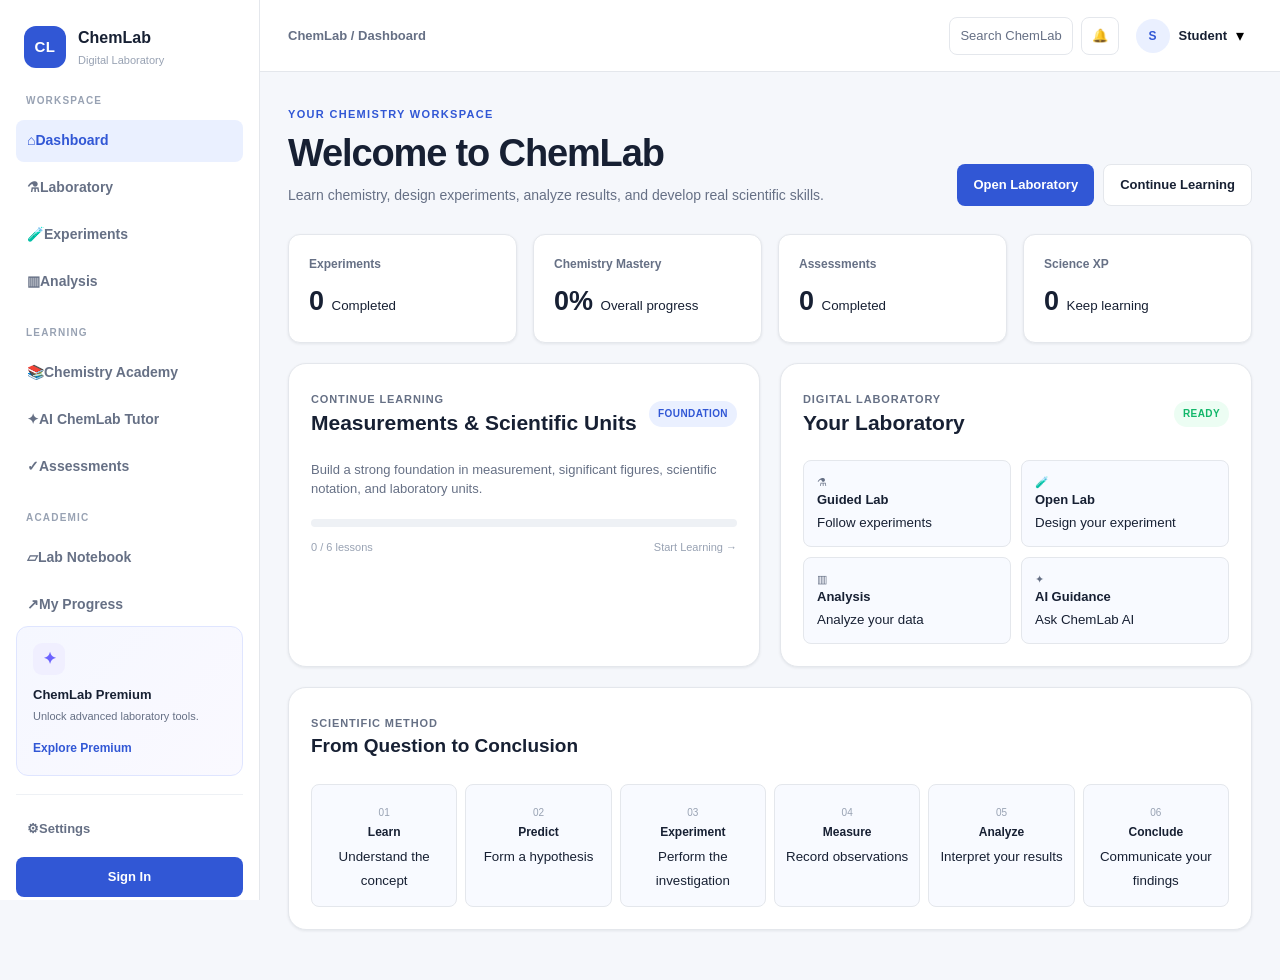
==== index.html @ 399b0dbc "Update index.html" ====
<!DOCTYPE html>
<html lang="en">
<head>
    <meta charset="UTF-8">

    <meta
        name="viewport"
        content="width=device-width, initial-scale=1.0"
    >

    <meta
        name="description"
        content="ChemLab is a professional digital chemistry laboratory and learning platform."
    >

    <meta
        name="theme-color"
        content="#3157d5"
    >

    <title>ChemLab | Digital Chemistry Laboratory</title>

    <link rel="stylesheet" href="css/core.css">
</head>

<body>

    <div class="app">

        <!-- ==============================
             SIDEBAR
             ============================== -->

        <aside class="sidebar">

            <div class="brand">

                <div class="brand-logo">
                    CL
                </div>

                <div class="brand-info">
                    <strong>ChemLab</strong>
                    <span>Digital Laboratory</span>
                </div>

            </div>


            <nav class="navigation">

                <div class="navigation-group">

                    <p class="navigation-title">
                        WORKSPACE
                    </p>

                    <a
                        href="#dashboard"
                        class="navigation-item active"
                    >
                        <span>⌂</span>
                        Dashboard
                    </a>

                    <a
                        href="#laboratory"
                        class="navigation-item"
                    >
                        <span>⚗</span>
                        Laboratory
                    </a>

                    <a
                        href="#experiments"
                        class="navigation-item"
                    >
                        <span>🧪</span>
                        Experiments
                    </a>

                    <a
                        href="#analysis"
                        class="navigation-item"
                    >
                        <span>▥</span>
                        Analysis
                    </a>

                </div>


                <div class="navigation-group">

                    <p class="navigation-title">
                        LEARNING
                    </p>

                    <a
                        href="#academy"
                        class="navigation-item"
                    >
                        <span>📚</span>
                        Chemistry Academy
                    </a>

                    <a
                        href="#ai-tutor"
                        class="navigation-item"
                    >
                        <span>✦</span>
                        AI ChemLab Tutor
                    </a>

                    <a
                        href="#assessments"
                        class="navigation-item"
                    >
                        <span>✓</span>
                        Assessments
                    </a>

                </div>


                <div class="navigation-group">

                    <p class="navigation-title">
                        ACADEMIC
                    </p>

                    <a
                        href="#notebook"
                        class="navigation-item"
                    >
                        <span>▱</span>
                        Lab Notebook
                    </a>

                    <a
                        href="#progress"
                        class="navigation-item"
                    >
                        <span>↗</span>
                        My Progress
                    </a>

                </div>

            </nav>


            <div class="sidebar-premium">

                <div class="premium-symbol">
                    ✦
                </div>

                <strong>
                    ChemLab Premium
                </strong>

                <p>
                    Unlock advanced laboratory tools.
                </p>

                <a href="#premium">
                    Explore Premium
                </a>

            </div>


            <div class="sidebar-footer">

                <a
                    href="#settings"
                    class="navigation-item"
                >
                    <span>⚙</span>
                    Settings
                </a>

                <button
                    type="button"
                    class="sign-in-button"
                >
                    Sign In
                </button>

            </div>

        </aside>


        <!-- ==============================
             MAIN AREA
             ============================== -->

        <main class="main">

            <!-- TOPBAR -->

            <header class="topbar">

                <button
                    type="button"
                    class="mobile-menu"
                    aria-label="Open menu"
                >
                    ☰
                </button>


                <div class="breadcrumb">

                    <span>ChemLab</span>

                    <span>/</span>

                    <strong>Dashboard</strong>

                </div>


                <div class="topbar-actions">

                    <button
                        type="button"
                        class="search-button"
                    >
                        Search ChemLab
                    </button>

                    <button
    type="button"
    class="notification-button"
    aria-label="Notifications"
>
    🔔
</button>

                    <button
                        type="button"
                        class="profile-button"
                    >

                        <span class="avatar">
                            S
                        </span>

                        <span class="profile-name">
                            Student
                        </span>

                        <span>
                            ▾
                        </span>

                    </button>

                </div>

            </header>


            <!-- ==============================
                 DASHBOARD
                 ============================== -->

           <section
    class="dashboard"
    id="appView"
    aria-live="polite"
>

                <div class="dashboard-header">

                    <div>

                        <p class="eyebrow">
                            YOUR CHEMISTRY WORKSPACE
                        </p>

                        <h1>
                            Welcome to ChemLab
                        </h1>

                        <p class="dashboard-description">
                            Learn chemistry, design experiments,
                            analyze results, and develop real
                            scientific skills.
                        </p>

                    </div>


                    <div class="dashboard-actions">

                        <a
                            href="#laboratory"
                            class="primary-button"
                        >
                            Open Laboratory
                        </a>

                        <a
                            href="#academy"
                            class="secondary-button"
                        >
                            Continue Learning
                        </a>

                    </div>

                </div>


                <!-- STATISTICS -->

                <div class="stats-grid">

                    <article class="stat-card">

                        <span class="stat-label">
                            Experiments
                        </span>

                        <strong>
                            0
                        </strong>

                        <small>
                            Completed
                        </small>

                    </article>


                    <article class="stat-card">

                        <span class="stat-label">
                            Chemistry Mastery
                        </span>

                        <strong>
                            0%
                        </strong>

                        <small>
                            Overall progress
                        </small>

                    </article>


                    <article class="stat-card">

                        <span class="stat-label">
                            Assessments
                        </span>

                        <strong>
                            0
                        </strong>

                        <small>
                            Completed
                        </small>

                    </article>


                    <article class="stat-card">

                        <span class="stat-label">
                            Science XP
                        </span>

                        <strong>
                            0
                        </strong>

                        <small>
                            Keep learning
                        </small>

                    </article>

                </div>


                <!-- MAIN DASHBOARD GRID -->

                <div class="dashboard-grid">


                    <!-- LEARNING -->

                    <article class="dashboard-card learning-card">

                        <div class="card-header">

                            <div>

                                <span class="card-label">
                                    CONTINUE LEARNING
                                </span>

                                <h2>
                                    Measurements & Scientific Units
                                </h2>

                            </div>

                            <span class="level-badge">
                                FOUNDATION
                            </span>

                        </div>


                        <p>
                            Build a strong foundation in
                            measurement, significant figures,
                            scientific notation, and laboratory
                            units.
                        </p>


                        <div class="progress-bar">

                            <span
                                style="width: 0%"
                            ></span>

                        </div>


                        <div class="card-footer">

                            <span>
                                0 / 6 lessons
                            </span>

                            <a href="#academy">
                                Start Learning →
                            </a>

                        </div>

                    </article>


                    <!-- LAB PREVIEW -->

                    <article class="dashboard-card lab-card">

                        <div class="card-header">

                            <div>

                                <span class="card-label">
                                    DIGITAL LABORATORY
                                </span>

                                <h2>
                                    Your Laboratory
                                </h2>

                            </div>

                            <span class="live-badge">
                                READY
                            </span>

                        </div>


                        <div class="lab-options">

                            <a href="#laboratory">

                                <span>⚗</span>

                                <strong>
                                    Guided Lab
                                </strong>

                                <small>
                                    Follow experiments
                                </small>

                            </a>


                            <a href="#laboratory">

                                <span>🧪</span>

                                <strong>
                                    Open Lab
                                </strong>

                                <small>
                                    Design your experiment
                                </small>

                            </a>


                            <a href="#analysis">

                                <span>▥</span>

                                <strong>
                                    Analysis
                                </strong>

                                <small>
                                    Analyze your data
                                </small>

                            </a>


                            <a href="#ai-tutor">

                                <span>✦</span>

                                <strong>
                                    AI Guidance
                                </strong>

                                <small>
                                    Ask ChemLab AI
                                </small>

                            </a>

                        </div>

                    </article>

                </div>


                <!-- SCIENTIFIC METHOD -->

                <article class="dashboard-card scientific-method">

                    <div class="card-header">

                        <div>

                            <span class="card-label">
                                SCIENTIFIC METHOD
                            </span>

                            <h2>
                                From Question to Conclusion
                            </h2>

                        </div>

                    </div>


                    <div class="method-steps">

                        <div class="method-step">
                            <span>01</span>
                            <strong>Learn</strong>
                            <small>Understand the concept</small>
                        </div>

                        <div class="method-line"></div>

                        <div class="method-step">
                            <span>02</span>
                            <strong>Predict</strong>
                            <small>Form a hypothesis</small>
                        </div>

                        <div class="method-line"></div>

                        <div class="method-step">
                            <span>03</span>
                            <strong>Experiment</strong>
                            <small>Perform the investigation</small>
                        </div>

                        <div class="method-line"></div>

                        <div class="method-step">
                            <span>04</span>
                            <strong>Measure</strong>
                            <small>Record observations</small>
                        </div>

                        <div class="method-line"></div>

                        <div class="method-step">
                            <span>05</span>
                            <strong>Analyze</strong>
                            <small>Interpret your results</small>
                        </div>

                        <div class="method-line"></div>

                        <div class="method-step">
                            <span>06</span>
                            <strong>Conclude</strong>
                            <small>Communicate your findings</small>
                        </div>

                    </div>

                </article>

            </section>

        </main>

        </div>


    <!-- =================================================
         CHEMLAB JAVASCRIPT
         ================================================= -->

    <script src="js/router.js"></script>
    <script src="js/app.js"></script>

</body>
</html>
---- css/core.css ----
/* =========================================================
   CHEMLAB
   CORE STYLESHEET
   Version 1.0
   ========================================================= */


/* =========================================================
   01. DESIGN SYSTEM
   ========================================================= */

:root {
    --primary: #3157d5;
    --primary-dark: #2444b5;
    --primary-light: #eaf0ff;

    --secondary: #6c63ff;
    --secondary-light: #f0efff;

    --background: #f5f7fb;
    --surface: #ffffff;
    --surface-soft: #f8faff;

    --text: #172033;
    --text-secondary: #667085;
    --text-muted: #98a2b3;

    --border: #e4e7ec;
    --border-light: #eef1f5;

    --success: #12b76a;
    --warning: #f79009;
    --danger: #f04438;

    --sidebar-width: 260px;
    --topbar-height: 72px;

    --radius-sm: 8px;
    --radius-md: 12px;
    --radius-lg: 18px;

    --shadow-sm: 0 1px 3px rgba(16, 24, 40, 0.08);
    --shadow-md: 0 8px 24px rgba(16, 24, 40, 0.08);

    --transition: 0.2s ease;
}


/* =========================================================
   02. RESET
   ========================================================= */

* {
    margin: 0;
    padding: 0;
    box-sizing: border-box;
}

html {
    scroll-behavior: smooth;
}

body {
    min-height: 100vh;
    background: var(--background);
    color: var(--text);
    font-family:
        Inter,
        -apple-system,
        BlinkMacSystemFont,
        "Segoe UI",
        Roboto,
        Arial,
        sans-serif;
    line-height: 1.5;
}

button,
input,
textarea,
select {
    font: inherit;
}

button {
    cursor: pointer;
}

a {
    color: inherit;
    text-decoration: none;
}

img {
    display: block;
    max-width: 100%;
}

h1,
h2,
h3,
h4,
h5,
h6 {
    color: var(--text);
    line-height: 1.25;
}


/* =========================================================
   03. APPLICATION
   ========================================================= */

.app {
    min-height: 100vh;
    display: flex;
}


/* =========================================================
   04. SIDEBAR
   ========================================================= */

.sidebar {
    position: fixed;
    top: 0;
    left: 0;
    width: var(--sidebar-width);
    height: 100vh;

    display: flex;
    flex-direction: column;

    padding: 22px 16px;

    background: var(--surface);
    border-right: 1px solid var(--border);

    z-index: 1000;
    overflow-y: auto;

    transition:
        transform var(--transition),
        box-shadow var(--transition);
}


/* Brand */

.brand {
    display: flex;
    align-items: center;
    gap: 12px;

    padding: 4px 8px 24px;
}

.brand-logo {
    width: 42px;
    height: 42px;

    display: flex;
    align-items: center;
    justify-content: center;

    border-radius: 12px;

    background: var(--primary);
    color: #ffffff;

    font-size: 15px;
    font-weight: 800;
    letter-spacing: 0.5px;
}

.brand-info {
    display: flex;
    flex-direction: column;
    gap: 2px;
}

.brand-info strong {
    font-size: 16px;
    font-weight: 800;
}

.brand-info span {
    color: var(--text-muted);
    font-size: 11px;
}


/* Navigation */

.navigation {
    display: flex;
    flex-direction: column;
    gap: 22px;
}

.navigation-group {
    display: flex;
    flex-direction: column;
    gap: 5px;
}

.navigation-title {
    padding: 0 10px 7px;

    color: var(--text-muted);

    font-size: 10px;
    font-weight: 800;
    letter-spacing: 0.12em;
    text-transform: uppercase;
}

.navigation-item {
    display: flex;
    align-items: center;

    min-height: 42px;
    padding: 0 11px;

    border-radius: var(--radius-sm);

    color: var(--text-secondary);

    font-size: 14px;
    font-weight: 600;

    transition:
        background var(--transition),
        color var(--transition);
}

.navigation-item:hover {
    background: var(--surface-soft);
    color: var(--text);
}

.navigation-item.active {
    background: var(--primary-light);
    color: var(--primary);
    font-weight: 700;
}


/* Premium */

.sidebar-premium {
    margin-top: auto;
    margin-bottom: 18px;

    padding: 16px;

    border: 1px solid #dfe5ff;
    border-radius: var(--radius-md);

    background: linear-gradient(
        135deg,
        #f5f7ff,
        #faf9ff
    );
}

.premium-symbol {
    width: 32px;
    height: 32px;

    display: flex;
    align-items: center;
    justify-content: center;

    margin-bottom: 10px;

    border-radius: 9px;

    background: var(--secondary-light);
    color: var(--secondary);

    font-weight: 800;
}

.sidebar-premium strong {
    display: block;
    margin-bottom: 4px;

    font-size: 13px;
}

.sidebar-premium p {
    margin-bottom: 10px;

    color: var(--text-secondary);

    font-size: 11px;
    line-height: 1.5;
}

.sidebar-premium a {
    color: var(--primary);

    font-size: 12px;
    font-weight: 700;
}


/* Sidebar footer */

.sidebar-footer {
    display: flex;
    flex-direction: column;
    gap: 8px;

    padding-top: 14px;

    border-top: 1px solid var(--border-light);
}

.sidebar-footer a {
    display: flex;
    align-items: center;

    min-height: 40px;
    padding: 0 11px;

    border-radius: var(--radius-sm);

    color: var(--text-secondary);

    font-size: 13px;
    font-weight: 600;
}

.sidebar-footer a:hover {
    background: var(--surface-soft);
    color: var(--text);
}

.sign-in-button {
    width: 100%;
    min-height: 40px;

    border: 0;
    border-radius: var(--radius-sm);

    background: var(--primary);
    color: #ffffff;

    font-size: 13px;
    font-weight: 700;

    transition:
        background var(--transition),
        transform var(--transition);
}

.sign-in-button:hover {
    background: var(--primary-dark);
}

.sign-in-button:active {
    transform: scale(0.98);
}


/* =========================================================
   05. MAIN CONTENT
   ========================================================= */

.main {
    width: calc(100% - var(--sidebar-width));
    min-height: 100vh;

    margin-left: var(--sidebar-width);
}


/* =========================================================
   06. TOPBAR
   ========================================================= */

.topbar {
    position: sticky;
    top: 0;

    height: var(--topbar-height);

    display: flex;
    align-items: center;
    justify-content: space-between;

    padding: 0 28px;

    background: rgba(255, 255, 255, 0.94);
    border-bottom: 1px solid var(--border);

    backdrop-filter: blur(12px);

    z-index: 500;
}

.breadcrumb {
    color: var(--text-secondary);
    font-size: 13px;
    font-weight: 600;
}

.topbar-actions {
    display: flex;
    align-items: center;
    gap: 8px;
}

.search-button,
.notification-button {
    min-width: 38px;
    height: 38px;

    display: flex;
    align-items: center;
    justify-content: center;

    padding: 0 10px;

    border: 1px solid var(--border);
    border-radius: var(--radius-sm);

    background: var(--surface);
    color: var(--text-secondary);

    font-size: 13px;
}

.search-button:hover,
.notification-button:hover {
    background: var(--surface-soft);
    color: var(--text);
}

.profile-button {
    display: flex;
    align-items: center;
    gap: 9px;

    margin-left: 5px;

    padding: 4px 8px 4px 4px;

    border: 0;
    border-radius: 20px;

    background: transparent;
}

.profile-button:hover {
    background: var(--surface-soft);
}

.avatar {
    width: 34px;
    height: 34px;

    display: flex;
    align-items: center;
    justify-content: center;

    border-radius: 50%;

    background: var(--primary-light);
    color: var(--primary);

    font-size: 12px;
    font-weight: 800;
}

.profile-name {
    color: var(--text);
    font-size: 13px;
    font-weight: 700;
}

.mobile-menu {
    display: none;

    width: 38px;
    height: 38px;

    border: 1px solid var(--border);
    border-radius: var(--radius-sm);

    background: var(--surface);
    color: var(--text);

    font-size: 18px;
}


/* =========================================================
   07. DASHBOARD
   ========================================================= */

.dashboard {
    padding: 34px 28px 50px;
}

.dashboard-header {
    display: flex;
    align-items: flex-end;
    justify-content: space-between;
    gap: 24px;

    margin-bottom: 28px;
}

.eyebrow {
    margin-bottom: 7px;

    color: var(--primary);

    font-size: 11px;
    font-weight: 800;
    letter-spacing: 0.12em;
    text-transform: uppercase;
}

.dashboard-header h1 {
    margin-bottom: 8px;

    font-size: clamp(28px, 4vw, 38px);
    font-weight: 800;
    letter-spacing: -0.03em;
}

.dashboard-description {
    max-width: 650px;

    color: var(--text-secondary);

    font-size: 14px;
}

.dashboard-actions {
    display: flex;
    align-items: center;
    gap: 9px;
    flex-shrink: 0;
}

.primary-button,
.secondary-button {
    display: inline-flex;
    align-items: center;
    justify-content: center;

    min-height: 42px;
    padding: 0 16px;

    border-radius: var(--radius-sm);

    font-size: 13px;
    font-weight: 700;

    transition:
        background var(--transition),
        color var(--transition),
        transform var(--transition);
}

.primary-button {
    background: var(--primary);
    color: #ffffff;
}

.primary-button:hover {
    background: var(--primary-dark);
}

.secondary-button {
    border: 1px solid var(--border);
    background: var(--surface);
    color: var(--text);
}

.secondary-button:hover {
    background: var(--surface-soft);
}

.primary-button:active,
.secondary-button:active {
    transform: scale(0.98);
}


/* =========================================================
   08. STATISTICS
   ========================================================= */

.stats-grid {
    display: grid;
    grid-template-columns: repeat(4, minmax(0, 1fr));
    gap: 16px;

    margin-bottom: 20px;
}

.stat-card {
    padding: 20px;

    border: 1px solid var(--border);
    border-radius: var(--radius-md);

    background: var(--surface);

    box-shadow: var(--shadow-sm);
}

.stat-card span {
    display: block;

    margin-bottom: 8px;

    color: var(--text-secondary);

    font-size: 12px;
    font-weight: 600;
}

.stat-card strong {
    font-size: 27px;
    font-weight: 800;
}


/* =========================================================
   09. DASHBOARD CARDS
   ========================================================= */

.dashboard-grid {
    display: grid;
    grid-template-columns: repeat(2, minmax(0, 1fr));
    gap: 20px;

    margin-bottom: 20px;
}

.dashboard-card {
    min-width: 0;

    padding: 22px;

    border: 1px solid var(--border);
    border-radius: var(--radius-lg);

    background: var(--surface);

    box-shadow: var(--shadow-sm);
}

.card-header {
    display: flex;
    align-items: center;
    justify-content: space-between;
    gap: 12px;

    margin-bottom: 18px;
}

.card-label {
    color: var(--text-secondary);

    font-size: 11px;
    font-weight: 800;
    letter-spacing: 0.08em;
    text-transform: uppercase;
}

.level-badge,
.live-badge {
    display: inline-flex;
    align-items: center;

    min-height: 26px;
    padding: 0 9px;

    border-radius: 999px;

    background: var(--primary-light);
    color: var(--primary);

    font-size: 10px;
    font-weight: 800;
    letter-spacing: 0.04em;
}

.live-badge {
    background: #ecfdf3;
    color: var(--success);
}

.learning-card h2,
.lab-card h2 {
    margin-bottom: 6px;

    font-size: 21px;
    font-weight: 800;
}

.learning-card p,
.lab-card p {
    color: var(--text-secondary);
    font-size: 13px;
}

.progress-bar {
    height: 8px;

    margin-top: 20px;

    overflow: hidden;

    border-radius: 999px;

    background: var(--border-light);
}

.progress-bar span {
    display: block;

    width: 0%;
    height: 100%;

    border-radius: inherit;

    background: linear-gradient(
        90deg,
        var(--primary),
        var(--secondary)
    );
}

.card-footer {
    display: flex;
    align-items: center;
    justify-content: space-between;

    margin-top: 12px;

    color: var(--text-muted);

    font-size: 11px;
}


/* =========================================================
   10. LAB OPTIONS
   ========================================================= */

.lab-options {
    display: grid;
    grid-template-columns: repeat(2, minmax(0, 1fr));
    gap: 10px;

    margin-top: 18px;
}

.lab-options a {
    min-height: 74px;

    display: flex;
    flex-direction: column;
    justify-content: center;

    padding: 13px;

    border: 1px solid var(--border);
    border-radius: var(--radius-sm);

    background: var(--surface-soft);

    transition:
        border-color var(--transition),
        background var(--transition),
        transform var(--transition);
}

.lab-options a:hover {
    border-color: #cbd5ff;
    background: var(--primary-light);
    transform: translateY(-1px);
}

.lab-options strong {
    margin-bottom: 3px;

    font-size: 13px;
}

.lab-options span {
    color: var(--text-secondary);
    font-size: 11px;
}


/* =========================================================
   11. SCIENTIFIC METHOD
   ========================================================= */

.scientific-method {
    padding: 22px;

    border: 1px solid var(--border);
    border-radius: var(--radius-lg);

    background: var(--surface);
    box-shadow: var(--shadow-sm);
}

.scientific-method h2 {
    margin-bottom: 5px;

    font-size: 19px;
}

.scientific-method > p {
    color: var(--text-secondary);
    font-size: 13px;
}

.method-steps {
    display: grid;
    grid-template-columns: repeat(6, minmax(0, 1fr));
    gap: 8px;

    margin-top: 22px;
}

.method-step {
    position: relative;

    padding: 14px 10px;

    border: 1px solid var(--border);
    border-radius: var(--radius-sm);

    background: var(--surface-soft);

    text-align: center;
}

.method-step strong {
    display: block;
    margin-bottom: 3px;

    font-size: 12px;
}

.method-step span {
    color: var(--text-muted);
    font-size: 10px;
}

.method-line {
    display: none;
}


/* =========================================================
   12. RESPONSIVE
   ========================================================= */

@media (max-width: 1050px) {

    .stats-grid {
        grid-template-columns: repeat(2, minmax(0, 1fr));
    }

    .method-steps {
        grid-template-columns: repeat(3, minmax(0, 1fr));
    }
}


@media (max-width: 800px) {

    :root {
        --sidebar-width: 260px;
    }

    .sidebar {
        transform: translateX(-100%);
        box-shadow: none;
    }

    .sidebar.open {
        transform: translateX(0);
        box-shadow: var(--shadow-md);
    }

    .main {
        width: 100%;
        margin-left: 0;
    }

    .mobile-menu {
        display: flex;
        align-items: center;
        justify-content: center;
    }

    .topbar {
        padding: 0 18px;
        gap: 12px;
    }

    .breadcrumb {
        flex: 1;
    }

    .profile-name {
        display: none;
    }

    .dashboard {
        padding: 26px 18px 40px;
    }

    .dashboard-header {
        align-items: flex-start;
        flex-direction: column;
    }

    .dashboard-actions {
        width: 100%;
    }

    .dashboard-actions a {
        flex: 1;
    }

    .dashboard-grid {
        grid-template-columns: 1fr;
    }
}


@media (max-width: 520px) {

    .topbar {
        height: 64px;
    }

    .search-button {
        display: none;
    }

    .dashboard {
        padding: 22px 14px 35px;
    }

    .dashboard-header h1 {
        font-size: 27px;
    }

    .dashboard-description {
        font-size: 13px;
    }

    .dashboard-actions {
        flex-direction: column;
    }

    .dashboard-actions a {
        width: 100%;
    }

    .stats-grid {
        grid-template-columns: 1fr;
        gap: 10px;
    }

    .dashboard-card,
    .scientific-method {
        padding: 17px;
    }

    .lab-options {
        grid-template-columns: 1fr;
    }

    .method-steps {
        grid-template-columns: repeat(2, minmax(0, 1fr));
    }
}

/* =========================================================
   ROUTE VIEWS
   ========================================================= */

.page-view {
    width: 100%;
}

.page-header {
    display: flex;
    align-items: flex-end;
    justify-content: space-between;
    gap: 24px;
    margin-bottom: 28px;
}

.page-header h1 {
    margin-bottom: 8px;
    font-size: clamp(28px, 4vw, 38px);
    font-weight: 800;
    letter-spacing: -0.03em;
}

.page-header p:not(.eyebrow) {
    max-width: 700px;
    color: var(--text-secondary);
    font-size: 14px;
}

.workspace-grid,
.academy-grid {
    display: grid;
    grid-template-columns: repeat(2, minmax(0, 1fr));
    gap: 18px;
}

.workspace-card,
.subject-card {
    padding: 24px;
    border: 1px solid var(--border);
    border-radius: var(--radius-lg);
    background: var(--surface);
    box-shadow: var(--shadow-sm);
}

.workspace-icon,
.subject-card > span {
    display: flex;
    align-items: center;
    justify-content: center;

    width: 44px;
    height: 44px;
    margin-bottom: 16px;

    border-radius: 12px;
    background: var(--primary-light);
    color: var(--primary);
    font-size: 20px;
}

.workspace-card h2,
.subject-card h2 {
    margin-bottom: 7px;
    font-size: 18px;
}

.workspace-card p,
.subject-card p {
    margin-bottom: 18px;
    color: var(--text-secondary);
    font-size: 13px;
}

.workspace-card a {
    color: var(--primary);
    font-size: 13px;
    font-weight: 700;
}

.empty-state {
    padding: 55px 25px;
    border: 1px solid var(--border);
    border-radius: var(--radius-lg);
    background: var(--surface);
    text-align: center;
}

.empty-state-icon {
    width: 58px;
    height: 58px;

    display: flex;
    align-items: center;
    justify-content: center;

    margin: 0 auto 18px;

    border-radius: 16px;
    background: var(--primary-light);
    color: var(--primary);
    font-size: 24px;
}

.empty-state h2 {
    margin-bottom: 8px;
    font-size: 21px;
}

.empty-state p {
    max-width: 550px;
    margin: 0 auto 10px;
    color: var(--text-secondary);
    font-size: 13px;
}

.empty-state span {
    color: var(--text-muted);
    font-size: 11px;
}

.ai-preview {
    max-width: 850px;
    overflow: hidden;

    border: 1px solid var(--border);
    border-radius: var(--radius-lg);

    background: var(--surface);
    box-shadow: var(--shadow-sm);
}

.ai-preview-header {
    display: flex;
    align-items: center;
    gap: 10px;

    padding: 16px 20px;

    border-bottom: 1px solid var(--border);
}

.ai-preview-header > span:last-child {
    margin-left: auto;
    color: var(--success);
    font-size: 11px;
}

.ai-status {
    width: 8px;
    height: 8px;
    border-radius: 50%;
    background: var(--success);
}

.ai-message {
    padding: 25px;
}

.ai-message strong {
    display: block;
    margin-bottom: 7px;
}

.ai-message p {
    color: var(--text-secondary);
    font-size: 13px;
}

.ai-input-preview {
    display: flex;
    align-items: center;
    justify-content: space-between;

    margin: 0 18px 18px;
    padding: 13px 14px;

    border: 1px solid var(--border);
    border-radius: var(--radius-sm);

    color: var(--text-muted);
    font-size: 12px;
}

.ai-input-preview button {
    width: 30px;
    height: 30px;

    border: 0;
    border-radius: 7px;

    background: var(--primary);
    color: #fff;
}

.progress-overview {
    display: grid;
    grid-template-columns: repeat(4, minmax(0, 1fr));
    gap: 16px;
}

.progress-stat {
    padding: 22px;

    border: 1px solid var(--border);
    border-radius: var(--radius-md);

    background: var(--surface);
}

.progress-stat span {
    display: block;
    margin-bottom: 8px;
    color: var(--text-secondary);
    font-size: 12px;
}

.progress-stat strong {
    font-size: 28px;
}

.premium-page {
    max-width: 850px;
    padding: 35px;

    border: 1px solid #dfe5ff;
    border-radius: var(--radius-lg);

    background:
        linear-gradient(
            135deg,
            #f7f8ff,
            #ffffff
        );
}

.premium-page h1 {
    margin-bottom: 10px;
    font-size: 38px;
}

.premium-page > p:not(.eyebrow) {
    max-width: 650px;
    margin-bottom: 28px;
    color: var(--text-secondary);
}

.premium-features {
    display: grid;
    gap: 10px;
}

.premium-features div {
    display: flex;
    flex-direction: column;
    gap: 3px;

    padding: 15px;

    border: 1px solid var(--border);
    border-radius: var(--radius-sm);

    background: #fff;
}

.premium-features strong {
    font-size: 13px;
}

.premium-features span {
    color: var(--text-secondary);
    font-size: 11px;
}


/* =========================================================
   ROUTE VIEW RESPONSIVE
   ========================================================= */

@media (max-width: 800px) {

    .page-header {
        align-items: flex-start;
        flex-direction: column;
    }

    .workspace-grid,
    .academy-grid {
        grid-template-columns: 1fr;
    }

    .progress-overview {
        grid-template-columns: repeat(2, minmax(0, 1fr));
    }

}


@media (max-width: 520px) {

    .progress-overview {
        grid-template-columns: 1fr;
    }

    .premium-page {
        padding: 24px 18px;
    }

    .premium-page h1 {
        font-size: 28px;
    }

}

/* =========================================================
   CHEMLAB APPLICATION STATE
   ========================================================= */

#appView {
    min-height: calc(100vh - var(--topbar-height));
}

#appView.route-view {
    animation: chemLabPageEnter 0.2s ease;
}

@keyframes chemLabPageEnter {

    from {
        opacity: 0;
        transform: translateY(4px);
    }

    to {
        opacity: 1;
        transform: translateY(0);
    }

}


/* =========================================================
   PAGE SECTIONS
   ========================================================= */

.page-section {
    margin-top: 24px;
}

.page-section-title {
    margin-bottom: 6px;

    font-size: 18px;
    font-weight: 800;
}

.page-section-description {
    margin-bottom: 18px;

    color: var(--text-secondary);
    font-size: 13px;
}


/* =========================================================
   APPLICATION STATUS
   ========================================================= */

.application-status {
    display: inline-flex;
    align-items: center;
    gap: 7px;

    padding: 6px 10px;

    border: 1px solid var(--border);
    border-radius: 999px;

    background: var(--surface);

    color: var(--text-secondary);

    font-size: 10px;
    font-weight: 700;
}

.application-status-dot {
    width: 7px;
    height: 7px;

    border-radius: 50%;

    background: var(--success);
}


/* =========================================================
   PROFESSIONAL TOOLBAR
   ========================================================= */

.page-toolbar {
    display: flex;
    align-items: center;
    justify-content: space-between;
    gap: 16px;

    margin-bottom: 20px;

    padding: 12px 14px;

    border: 1px solid var(--border);
    border-radius: var(--radius-md);

    background: var(--surface);
}

.page-toolbar-left,
.page-toolbar-right {
    display: flex;
    align-items: center;
    gap: 8px;
}

.toolbar-button {
    min-height: 34px;

    padding: 0 11px;

    border: 1px solid var(--border);
    border-radius: var(--radius-sm);

    background: var(--surface);
    color: var(--text-secondary);

    font-size: 11px;
    font-weight: 700;
}

.toolbar-button:hover {
    background: var(--surface-soft);
    color: var(--text);
}


/* =========================================================
   EMPTY / DEVELOPMENT STATE
   ========================================================= */

.development-banner {
    display: flex;
    align-items: flex-start;
    gap: 12px;

    margin-bottom: 20px;
    padding: 14px 16px;

    border: 1px solid #dfe5ff;
    border-radius: var(--radius-md);

    background: var(--primary-light);
}

.development-banner-icon {
    flex-shrink: 0;

    width: 30px;
    height: 30px;

    display: flex;
    align-items: center;
    justify-content: center;

    border-radius: 8px;

    background: var(--surface);
    color: var(--primary);

    font-size: 13px;
    font-weight: 800;
}

.development-banner strong {
    display: block;

    margin-bottom: 3px;

    color: var(--text);

    font-size: 12px;
}

.development-banner p {
    color: var(--text-secondary);

    font-size: 11px;
    line-height: 1.5;
}


/* =========================================================
   MOBILE
   ========================================================= */

@media (max-width: 650px) {

    .page-toolbar {
        align-items: flex-start;
        flex-direction: column;
    }

    .page-toolbar-left,
    .page-toolbar-right {
        width: 100%;
    }

    .toolbar-button {
        flex: 1;
    }

}

/* =========================================================
   CHEMLAB GLOBAL SEARCH
   ========================================================= */

.chem-search-modal {
    position: fixed;
    inset: 0;
    z-index: 9999;
    display: none;
    align-items: flex-start;
    justify-content: center;
    padding: 90px 20px 30px;
}

.chem-search-modal.active {
    display: flex;
}

.chem-search-backdrop {
    position: absolute;
    inset: 0;
    background: rgba(15, 23, 42, 0.48);
    backdrop-filter: blur(5px);
}

.chem-search-dialog {
    position: relative;
    width: min(680px, 100%);
    max-height: min(650px, calc(100vh - 120px));
    background: var(--surface);
    border: 1px solid var(--border);
    border-radius: 18px;
    box-shadow: 0 24px 70px rgba(15, 23, 42, 0.22);
    overflow: hidden;
    animation: chemSearchOpen 0.18s ease;
}

@keyframes chemSearchOpen {
    from {
        opacity: 0;
        transform: translateY(-12px) scale(0.98);
    }

    to {
        opacity: 1;
        transform: translateY(0) scale(1);
    }
}

.chem-search-header {
    display: flex;
    align-items: center;
    gap: 10px;
    padding: 14px;
    border-bottom: 1px solid var(--border-light);
}

.chem-search-input-wrap {
    display: flex;
    align-items: center;
    flex: 1;
    min-width: 0;
    background: var(--surface-soft);
    border: 1px solid var(--border);
    border-radius: 12px;
    padding: 0 14px;
}

.chem-search-icon {
    font-size: 22px;
    color: var(--text-muted);
}

.chem-search-input {
    width: 100%;
    height: 48px;
    border: 0;
    outline: 0;
    background: transparent;
    color: var(--text);
    font: inherit;
    padding: 0 10px;
}

.chem-search-input::placeholder {
    color: var(--text-muted);
}

.chem-search-close {
    width: 44px;
    height: 44px;
    border: 1px solid var(--border);
    border-radius: 10px;
    background: var(--surface);
    color: var(--text-secondary);
    font-size: 24px;
    cursor: pointer;
}

.chem-search-close:hover {
    background: var(--surface-soft);
    color: var(--text);
}

.chem-search-results {
    max-height: 500px;
    overflow-y: auto;
    padding: 8px;
}

.chem-search-result {
    width: 100%;
    display: flex;
    align-items: center;
    gap: 14px;
    text-align: left;
    border: 0;
    border-radius: 12px;
    background: transparent;
    padding: 13px;
    cursor: pointer;
    color: var(--text);
}

.chem-search-result:hover {
    background: var(--primary-light);
}

.chem-search-result-icon {
    width: 42px;
    height: 42px;
    flex: 0 0 42px;
    display: flex;
    align-items: center;
    justify-content: center;
    border-radius: 10px;
    background: var(--surface-soft);
    color: var(--primary);
    font-size: 19px;
    border: 1px solid var(--border-light);
}

.chem-search-result-content {
    display: flex;
    flex-direction: column;
    gap: 4px;
    flex: 1;
    min-width: 0;
}

.chem-search-result-content strong {
    font-size: 14px;
    font-weight: 650;
}

.chem-search-result-content small {
    color: var(--text-secondary);
    font-size: 12px;
    line-height: 1.4;
}

.chem-search-arrow {
    color: var(--text-muted);
    font-size: 18px;
}

.chem-search-empty {
    padding: 55px 25px;
    text-align: center;
    color: var(--text-secondary);
}

.chem-search-empty-icon {
    width: 52px;
    height: 52px;
    display: flex;
    align-items: center;
    justify-content: center;
    margin: 0 auto 14px;
    border-radius: 14px;
    background: var(--primary-light);
    color: var(--primary);
    font-size: 24px;
}

.chem-search-empty strong {
    display: block;
    color: var(--text);
    margin-bottom: 7px;
}

.chem-search-empty p {
    margin: 0 auto;
    max-width: 420px;
    font-size: 13px;
    line-height: 1.6;
}

.chem-search-footer {
    display: flex;
    justify-content: space-between;
    gap: 15px;
    padding: 11px 16px;
    border-top: 1px solid var(--border-light);
    color: var(--text-muted);
    font-size: 11px;
}

body.search-open {
    overflow: hidden;
}


/* =========================================================
   TOAST
   ========================================================= */

.chem-toast-container {
    position: fixed;
    right: 22px;
    bottom: 22px;
    z-index: 10000;
    display: flex;
    flex-direction: column;
    gap: 10px;
}

.chem-toast {
    min-width: 250px;
    max-width: 380px;
    padding: 13px 16px;
    border: 1px solid var(--border);
    border-radius: 11px;
    background: var(--surface);
    color: var(--text);
    box-shadow: var(--shadow-md);
    font-size: 13px;
    animation: chemToastIn 0.2s ease;
}

.chem-toast.closing {
    opacity: 0;
    transform: translateY(8px);
    transition: 0.25s ease;
}

@keyframes chemToastIn {
    from {
        opacity: 0;
        transform: translateY(8px);
    }

    to {
        opacity: 1;
        transform: translateY(0);
    }
}


@media (max-width: 520px) {

    .chem-search-modal {
        padding: 70px 10px 15px;
    }

    .chem-search-dialog {
        border-radius: 14px;
    }

    .chem-search-footer {
        display: none;
    }

    .chem-toast-container {
        left: 15px;
        right: 15px;
        bottom: 15px;
    }

    .chem-toast {
        min-width: 0;
        width: 100%;
    }

}

/* =========================================================
   CHEMLAB NOTIFICATIONS
   ========================================================= */

.chem-notification-panel {
    position: fixed;
    top: 76px;
    right: 22px;
    width: 380px;
    max-width: calc(100vw - 30px);
    max-height: 560px;
    z-index: 9998;

    display: none;
    flex-direction: column;

    background: var(--surface);
    border: 1px solid var(--border);
    border-radius: 16px;

    box-shadow:
        0 20px 60px rgba(15, 23, 42, 0.18);

    overflow: hidden;

    animation: chemNotificationOpen 0.18s ease;
}

.chem-notification-panel.active {
    display: flex;
}

@keyframes chemNotificationOpen {

    from {
        opacity: 0;
        transform: translateY(-8px);
    }

    to {
        opacity: 1;
        transform: translateY(0);
    }

}


/* Header */

.chem-notification-header {
    display: flex;
    align-items: center;
    justify-content: space-between;
    gap: 15px;

    padding: 16px 18px;

    border-bottom: 1px solid var(--border-light);
}

.chem-notification-header > div {
    display: flex;
    align-items: center;
    gap: 8px;
}

.chem-notification-header strong {
    color: var(--text);
    font-size: 15px;
}

.chem-notification-count {
    min-width: 20px;
    height: 20px;

    display: inline-flex;
    align-items: center;
    justify-content: center;

    padding: 0 6px;

    border-radius: 999px;

    background: var(--primary);
    color: white;

    font-size: 10px;
    font-weight: 700;
}

.chem-notification-mark {
    border: 0;
    background: transparent;

    color: var(--primary);

    font-size: 11px;
    font-weight: 600;

    cursor: pointer;
}

.chem-notification-mark:hover {
    text-decoration: underline;
}


/* List */

.chem-notification-list {
    overflow-y: auto;
    max-height: 450px;
}


/* Item */

.chem-notification-item {
    width: 100%;

    display: flex;
    align-items: flex-start;
    gap: 12px;

    position: relative;

    padding: 15px 18px;

    border: 0;
    border-bottom: 1px solid var(--border-light);

    background: var(--surface);

    text-align: left;

    cursor: pointer;
}

.chem-notification-item:hover {
    background: var(--surface-soft);
}

.chem-notification-item.unread {
    background: var(--primary-light);
}

.chem-notification-item.unread:hover {
    background: #e2eaff;
}


/* Icon */

.chem-notification-icon {
    width: 38px;
    height: 38px;

    flex: 0 0 38px;

    display: flex;
    align-items: center;
    justify-content: center;

    border-radius: 10px;

    background: var(--surface);
    border: 1px solid var(--border-light);

    color: var(--primary);

    font-size: 17px;
}

.chem-notification-icon.learning {
    color: var(--secondary);
}

.chem-notification-icon.laboratory {
    color: var(--success);
}


/* Content */

.chem-notification-content {
    min-width: 0;

    flex: 1;

    display: flex;
    flex-direction: column;
    gap: 4px;
}

.chem-notification-content strong {
    color: var(--text);

    font-size: 13px;
    font-weight: 650;
}

.chem-notification-content small {
    color: var(--text-secondary);

    font-size: 12px;
    line-height: 1.45;
}

.chem-notification-content time {
    color: var(--text-muted);

    font-size: 10px;
    margin-top: 2px;
}


/* Unread indicator */

.chem-notification-unread-dot {
    width: 7px;
    height: 7px;

    flex: 0 0 7px;

    margin-top: 6px;

    border-radius: 50%;

    background: var(--primary);
}


/* Empty */

.chem-notification-empty {
    padding: 55px 25px;

    text-align: center;

    color: var(--text-secondary);
}

.chem-notification-empty-icon {
    width: 50px;
    height: 50px;

    display: flex;
    align-items: center;
    justify-content: center;

    margin: 0 auto 13px;

    border-radius: 14px;

    background: var(--primary-light);
    color: var(--primary);

    font-size: 20px;
}

.chem-notification-empty strong {
    display: block;

    color: var(--text);

    margin-bottom: 6px;
}

.chem-notification-empty p {
    margin: 0;

    font-size: 12px;
    line-height: 1.5;
}


/* Footer */

.chem-notification-footer {
    padding: 11px 18px;

    border-top: 1px solid var(--border-light);

    color: var(--text-muted);

    font-size: 10px;
}


/* Mobile */

@media (max-width: 520px) {

    .chem-notification-panel {
        top: 68px;
        left: 10px;
        right: 10px;
        width: auto;
        max-width: none;
    }

}
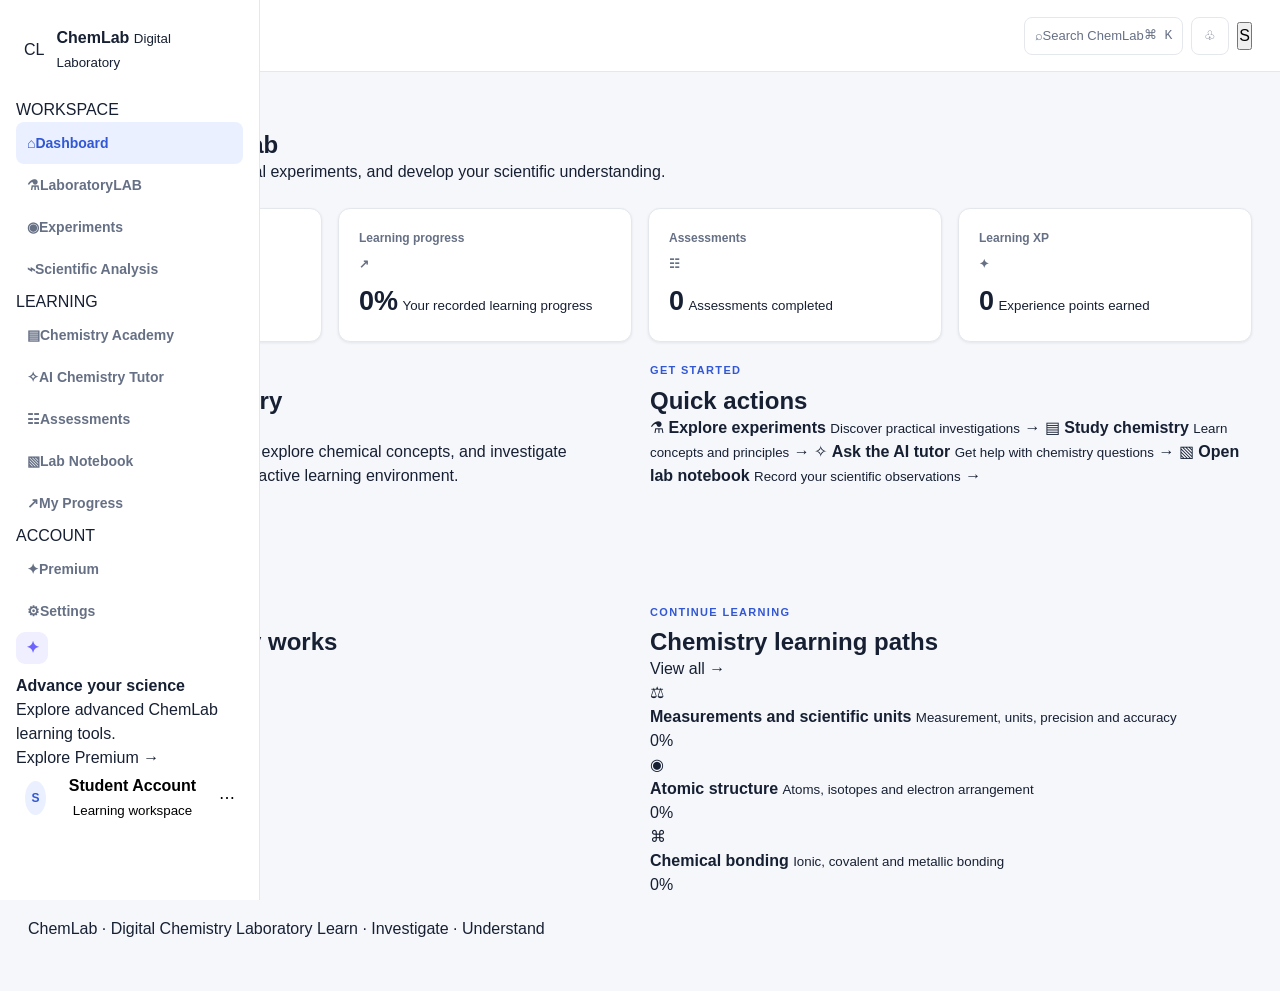
==== commit c1383e30: "Update index.html" ====
--- a/index.html
+++ b/index.html
@@ -1,636 +1,386 @@
+
 <!DOCTYPE html>
 <html lang="en">
 <head>
-    <meta charset="UTF-8">
-
-    <meta
-        name="viewport"
-        content="width=device-width, initial-scale=1.0"
-    >
-
-    <meta
-        name="description"
-        content="ChemLab is a professional digital chemistry laboratory and learning platform."
-    >
-
-    <meta
-        name="theme-color"
-        content="#3157d5"
-    >
-
-    <title>ChemLab | Digital Chemistry Laboratory</title>
-
-    <link rel="stylesheet" href="css/core.css">
+  <meta charset="UTF-8">
+  <meta name="viewport" content="width=device-width, initial-scale=1.0">
+  <meta name="theme-color" content="#080d18">
+  <meta name="description" content="ChemLab is a digital chemistry laboratory and learning platform for students and science learners.">
+
+  <title>ChemLab | Digital Chemistry Laboratory</title>
+
+  <link rel="stylesheet" href="css/core.css">
 </head>
 
 <body>
-
-    <div class="app">
-
-        <!-- ==============================
-             SIDEBAR
-             ============================== -->
-
-        <aside class="sidebar">
-
-            <div class="brand">
-
-                <div class="brand-logo">
-                    CL
-                </div>
-
-                <div class="brand-info">
-                    <strong>ChemLab</strong>
-                    <span>Digital Laboratory</span>
-                </div>
-
-            </div>
-
-
-            <nav class="navigation">
-
-                <div class="navigation-group">
-
-                    <p class="navigation-title">
-                        WORKSPACE
-                    </p>
-
-                    <a
-                        href="#dashboard"
-                        class="navigation-item active"
-                    >
-                        <span>⌂</span>
-                        Dashboard
-                    </a>
-
-                    <a
-                        href="#laboratory"
-                        class="navigation-item"
-                    >
-                        <span>⚗</span>
-                        Laboratory
-                    </a>
-
-                    <a
-                        href="#experiments"
-                        class="navigation-item"
-                    >
-                        <span>🧪</span>
-                        Experiments
-                    </a>
-
-                    <a
-                        href="#analysis"
-                        class="navigation-item"
-                    >
-                        <span>▥</span>
-                        Analysis
-                    </a>
-
-                </div>
-
-
-                <div class="navigation-group">
-
-                    <p class="navigation-title">
-                        LEARNING
-                    </p>
-
-                    <a
-                        href="#academy"
-                        class="navigation-item"
-                    >
-                        <span>📚</span>
-                        Chemistry Academy
-                    </a>
-
-                    <a
-                        href="#ai-tutor"
-                        class="navigation-item"
-                    >
-                        <span>✦</span>
-                        AI ChemLab Tutor
-                    </a>
-
-                    <a
-                        href="#assessments"
-                        class="navigation-item"
-                    >
-                        <span>✓</span>
-                        Assessments
-                    </a>
-
-                </div>
-
-
-                <div class="navigation-group">
-
-                    <p class="navigation-title">
-                        ACADEMIC
-                    </p>
-
-                    <a
-                        href="#notebook"
-                        class="navigation-item"
-                    >
-                        <span>▱</span>
-                        Lab Notebook
-                    </a>
-
-                    <a
-                        href="#progress"
-                        class="navigation-item"
-                    >
-                        <span>↗</span>
-                        My Progress
-                    </a>
-
-                </div>
-
-            </nav>
-
-
-            <div class="sidebar-premium">
-
-                <div class="premium-symbol">
-                    ✦
-                </div>
-
-                <strong>
-                    ChemLab Premium
-                </strong>
-
-                <p>
-                    Unlock advanced laboratory tools.
-                </p>
-
-                <a href="#premium">
-                    Explore Premium
-                </a>
-
-            </div>
-
-
-            <div class="sidebar-footer">
-
-                <a
-                    href="#settings"
-                    class="navigation-item"
-                >
-                    <span>⚙</span>
-                    Settings
-                </a>
-
-                <button
-                    type="button"
-                    class="sign-in-button"
-                >
-                    Sign In
-                </button>
-
-            </div>
-
-        </aside>
-
-
-        <!-- ==============================
-             MAIN AREA
-             ============================== -->
-
-        <main class="main">
-
-            <!-- TOPBAR -->
-
-            <header class="topbar">
-
-                <button
-                    type="button"
-                    class="mobile-menu"
-                    aria-label="Open menu"
-                >
-                    ☰
-                </button>
-
-
-                <div class="breadcrumb">
-
-                    <span>ChemLab</span>
-
-                    <span>/</span>
-
-                    <strong>Dashboard</strong>
-
-                </div>
-
-
-                <div class="topbar-actions">
-
-                    <button
-                        type="button"
-                        class="search-button"
-                    >
-                        Search ChemLab
-                    </button>
-
-                    <button
-    type="button"
-    class="notification-button"
-    aria-label="Notifications"
->
-    🔔
-</button>
-
-                    <button
-                        type="button"
-                        class="profile-button"
-                    >
-
-                        <span class="avatar">
-                            S
-                        </span>
-
-                        <span class="profile-name">
-                            Student
-                        </span>
-
-                        <span>
-                            ▾
-                        </span>
-
-                    </button>
-
-                </div>
-
-            </header>
-
-
-            <!-- ==============================
-                 DASHBOARD
-                 ============================== -->
-
-           <section
-    class="dashboard"
-    id="appView"
-    aria-live="polite"
->
-
-                <div class="dashboard-header">
-
-                    <div>
-
-                        <p class="eyebrow">
-                            YOUR CHEMISTRY WORKSPACE
-                        </p>
-
-                        <h1>
-                            Welcome to ChemLab
-                        </h1>
-
-                        <p class="dashboard-description">
-                            Learn chemistry, design experiments,
-                            analyze results, and develop real
-                            scientific skills.
-                        </p>
-
-                    </div>
-
-
-                    <div class="dashboard-actions">
-
-                        <a
-                            href="#laboratory"
-                            class="primary-button"
-                        >
-                            Open Laboratory
-                        </a>
-
-                        <a
-                            href="#academy"
-                            class="secondary-button"
-                        >
-                            Continue Learning
-                        </a>
-
-                    </div>
-
-                </div>
-
-
-                <!-- STATISTICS -->
-
-                <div class="stats-grid">
-
-                    <article class="stat-card">
-
-                        <span class="stat-label">
-                            Experiments
-                        </span>
-
-                        <strong>
-                            0
-                        </strong>
-
-                        <small>
-                            Completed
-                        </small>
-
-                    </article>
-
-
-                    <article class="stat-card">
-
-                        <span class="stat-label">
-                            Chemistry Mastery
-                        </span>
-
-                        <strong>
-                            0%
-                        </strong>
-
-                        <small>
-                            Overall progress
-                        </small>
-
-                    </article>
-
-
-                    <article class="stat-card">
-
-                        <span class="stat-label">
-                            Assessments
-                        </span>
-
-                        <strong>
-                            0
-                        </strong>
-
-                        <small>
-                            Completed
-                        </small>
-
-                    </article>
-
-
-                    <article class="stat-card">
-
-                        <span class="stat-label">
-                            Science XP
-                        </span>
-
-                        <strong>
-                            0
-                        </strong>
-
-                        <small>
-                            Keep learning
-                        </small>
-
-                    </article>
-
-                </div>
-
-
-                <!-- MAIN DASHBOARD GRID -->
-
-                <div class="dashboard-grid">
-
-
-                    <!-- LEARNING -->
-
-                    <article class="dashboard-card learning-card">
-
-                        <div class="card-header">
-
-                            <div>
-
-                                <span class="card-label">
-                                    CONTINUE LEARNING
-                                </span>
-
-                                <h2>
-                                    Measurements & Scientific Units
-                                </h2>
-
-                            </div>
-
-                            <span class="level-badge">
-                                FOUNDATION
-                            </span>
-
-                        </div>
-
-
-                        <p>
-                            Build a strong foundation in
-                            measurement, significant figures,
-                            scientific notation, and laboratory
-                            units.
-                        </p>
-
-
-                        <div class="progress-bar">
-
-                            <span
-                                style="width: 0%"
-                            ></span>
-
-                        </div>
-
-
-                        <div class="card-footer">
-
-                            <span>
-                                0 / 6 lessons
-                            </span>
-
-                            <a href="#academy">
-                                Start Learning →
-                            </a>
-
-                        </div>
-
-                    </article>
-
-
-                    <!-- LAB PREVIEW -->
-
-                    <article class="dashboard-card lab-card">
-
-                        <div class="card-header">
-
-                            <div>
-
-                                <span class="card-label">
-                                    DIGITAL LABORATORY
-                                </span>
-
-                                <h2>
-                                    Your Laboratory
-                                </h2>
-
-                            </div>
-
-                            <span class="live-badge">
-                                READY
-                            </span>
-
-                        </div>
-
-
-                        <div class="lab-options">
-
-                            <a href="#laboratory">
-
-                                <span>⚗</span>
-
-                                <strong>
-                                    Guided Lab
-                                </strong>
-
-                                <small>
-                                    Follow experiments
-                                </small>
-
-                            </a>
-
-
-                            <a href="#laboratory">
-
-                                <span>🧪</span>
-
-                                <strong>
-                                    Open Lab
-                                </strong>
-
-                                <small>
-                                    Design your experiment
-                                </small>
-
-                            </a>
-
-
-                            <a href="#analysis">
-
-                                <span>▥</span>
-
-                                <strong>
-                                    Analysis
-                                </strong>
-
-                                <small>
-                                    Analyze your data
-                                </small>
-
-                            </a>
-
-
-                            <a href="#ai-tutor">
-
-                                <span>✦</span>
-
-                                <strong>
-                                    AI Guidance
-                                </strong>
-
-                                <small>
-                                    Ask ChemLab AI
-                                </small>
-
-                            </a>
-
-                        </div>
-
-                    </article>
-
-                </div>
-
-
-                <!-- SCIENTIFIC METHOD -->
-
-                <article class="dashboard-card scientific-method">
-
-                    <div class="card-header">
-
-                        <div>
-
-                            <span class="card-label">
-                                SCIENTIFIC METHOD
-                            </span>
-
-                            <h2>
-                                From Question to Conclusion
-                            </h2>
-
-                        </div>
-
-                    </div>
-
-
-                    <div class="method-steps">
-
-                        <div class="method-step">
-                            <span>01</span>
-                            <strong>Learn</strong>
-                            <small>Understand the concept</small>
-                        </div>
-
-                        <div class="method-line"></div>
-
-                        <div class="method-step">
-                            <span>02</span>
-                            <strong>Predict</strong>
-                            <small>Form a hypothesis</small>
-                        </div>
-
-                        <div class="method-line"></div>
-
-                        <div class="method-step">
-                            <span>03</span>
-                            <strong>Experiment</strong>
-                            <small>Perform the investigation</small>
-                        </div>
-
-                        <div class="method-line"></div>
-
-                        <div class="method-step">
-                            <span>04</span>
-                            <strong>Measure</strong>
-                            <small>Record observations</small>
-                        </div>
-
-                        <div class="method-line"></div>
-
-                        <div class="method-step">
-                            <span>05</span>
-                            <strong>Analyze</strong>
-                            <small>Interpret your results</small>
-                        </div>
-
-                        <div class="method-line"></div>
-
-                        <div class="method-step">
-                            <span>06</span>
-                            <strong>Conclude</strong>
-                            <small>Communicate your findings</small>
-                        </div>
-
-                    </div>
-
-                </article>
-
-            </section>
-
-        </main>
-
-        </div>
-
-
-    <!-- =================================================
-         CHEMLAB JAVASCRIPT
-         ================================================= -->
-
-    <script src="js/router.js"></script>
-    <script src="js/app.js"></script>
-
+  <div class="app-shell">
+
+    <!-- SIDEBAR -->
+    <aside class="sidebar" id="sidebar">
+      <a href="#dashboard" class="brand" aria-label="ChemLab home">
+        <span class="brand-mark">C<span>L</span></span>
+        <span class="brand-copy">
+          <strong>ChemLab</strong>
+          <small>Digital Laboratory</small>
+        </span>
+      </a>
+
+      <div class="sidebar-label">WORKSPACE</div>
+
+      <nav class="sidebar-nav" aria-label="Main navigation">
+        <a class="navigation-item active" href="#dashboard">
+          <span class="nav-icon">⌂</span><span>Dashboard</span>
+        </a>
+        <a class="navigation-item" href="#laboratory">
+          <span class="nav-icon">⚗</span><span>Laboratory</span>
+          <span class="nav-badge">LAB</span>
+        </a>
+        <a class="navigation-item" href="#experiments">
+          <span class="nav-icon">◉</span><span>Experiments</span>
+        </a>
+        <a class="navigation-item" href="#analysis">
+          <span class="nav-icon">⌁</span><span>Scientific Analysis</span>
+        </a>
+
+        <div class="sidebar-label">LEARNING</div>
+
+        <a class="navigation-item" href="#academy">
+          <span class="nav-icon">▤</span><span>Chemistry Academy</span>
+        </a>
+        <a class="navigation-item" href="#ai-tutor">
+          <span class="nav-icon">✧</span><span>AI Chemistry Tutor</span>
+          <span class="live-dot"></span>
+        </a>
+        <a class="navigation-item" href="#assessments">
+          <span class="nav-icon">☷</span><span>Assessments</span>
+        </a>
+        <a class="navigation-item" href="#notebook">
+          <span class="nav-icon">▧</span><span>Lab Notebook</span>
+        </a>
+        <a class="navigation-item" href="#progress">
+          <span class="nav-icon">↗</span><span>My Progress</span>
+        </a>
+
+        <div class="sidebar-label">ACCOUNT</div>
+
+        <a class="navigation-item" href="#premium">
+          <span class="nav-icon">✦</span><span>Premium</span>
+        </a>
+        <a class="navigation-item" href="#settings">
+          <span class="nav-icon">⚙</span><span>Settings</span>
+        </a>
+      </nav>
+
+      <div class="sidebar-bottom">
+        <div class="premium-card">
+          <div class="premium-symbol">✦</div>
+          <strong>Advance your science</strong>
+          <p>Explore advanced ChemLab learning tools.</p>
+          <a href="#premium" class="premium-link">Explore Premium →</a>
+        </div>
+
+        <button class="profile-button" id="profileButton" type="button">
+          <span class="avatar">S</span>
+          <span class="profile-info">
+            <strong>Student Account</strong>
+            <small>Learning workspace</small>
+          </span>
+          <span class="profile-menu-icon">⋯</span>
+        </button>
+      </div>
+    </aside>
+
+    <!-- MAIN APPLICATION -->
+    <main class="main-area">
+
+      <header class="topbar">
+        <div class="topbar-left">
+          <button
+            class="icon-button mobile-menu"
+            id="mobileMenu"
+            type="button"
+            aria-label="Open navigation"
+            aria-controls="sidebar"
+            aria-expanded="false"
+          >☰</button>
+
+          <div class="breadcrumb">
+            <span>ChemLab</span>
+            <span class="breadcrumb-separator">/</span>
+            <strong id="pageTitle">Dashboard</strong>
+          </div>
+        </div>
+
+        <div class="topbar-actions">
+          <button
+            class="search-button"
+            id="searchButton"
+            type="button"
+            aria-label="Search ChemLab"
+          >
+            <span>⌕</span>
+            <span>Search ChemLab</span>
+            <kbd>⌘ K</kbd>
+          </button>
+
+          <button
+            class="icon-button notification-button"
+            id="notificationButton"
+            type="button"
+            aria-label="Notifications"
+          >♧</button>
+
+          <button
+            class="topbar-avatar"
+            id="topbarAvatar"
+            type="button"
+            aria-label="Open account"
+          >S</button>
+        </div>
+      </header>
+
+      <!-- ROUTER REPLACES THIS CONTENT WHEN NAVIGATING -->
+      <section class="dashboard" id="appView" aria-live="polite">
+
+        <div class="welcome-row">
+          <div>
+            <div class="eyebrow">
+              <span class="status-dot"></span>
+              YOUR SCIENCE WORKSPACE
+            </div>
+            <h1>Welcome to ChemLab</h1>
+            <p class="welcome-description">
+              Explore chemistry, conduct virtual experiments, and
+              develop your scientific understanding.
+            </p>
+          </div>
+
+          <a class="button button-primary" href="#laboratory">
+            <span>＋</span> Open Laboratory
+          </a>
+        </div>
+
+        <!-- OVERVIEW -->
+        <div class="stats-grid">
+          <article class="stat-card">
+            <div class="stat-top">
+              <span>Experiments completed</span>
+              <span class="stat-icon blue">⚗</span>
+            </div>
+            <strong class="stat-value" id="statExperiments">0</strong>
+            <small>Your completed investigations</small>
+          </article>
+
+          <article class="stat-card">
+            <div class="stat-top">
+              <span>Learning progress</span>
+              <span class="stat-icon green">↗</span>
+            </div>
+            <strong class="stat-value" id="statMastery">0%</strong>
+            <small>Your recorded learning progress</small>
+          </article>
+
+          <article class="stat-card">
+            <div class="stat-top">
+              <span>Assessments</span>
+              <span class="stat-icon purple">☷</span>
+            </div>
+            <strong class="stat-value" id="statAssessments">0</strong>
+            <small>Assessments completed</small>
+          </article>
+
+          <article class="stat-card">
+            <div class="stat-top">
+              <span>Learning XP</span>
+              <span class="stat-icon yellow">✦</span>
+            </div>
+            <strong class="stat-value" id="statXP">0</strong>
+            <small>Experience points earned</small>
+          </article>
+        </div>
+
+        <!-- MAIN DASHBOARD GRID -->
+        <div class="dashboard-grid">
+
+          <section class="panel hero-panel">
+            <div class="panel-heading">
+              <div>
+                <div class="eyebrow">VIRTUAL SCIENCE</div>
+                <h2>Your digital laboratory</h2>
+              </div>
+              <span class="panel-icon">⚗</span>
+            </div>
+
+            <p>
+              Work with laboratory equipment, explore chemical
+              concepts, and investigate scientific relationships in
+              an interactive learning environment.
+            </p>
+
+            <div class="hero-features">
+              <div><span>01</span> Prepare an experiment</div>
+              <div><span>02</span> Observe and measure</div>
+              <div><span>03</span> Analyze your results</div>
+            </div>
+
+            <a href="#laboratory" class="button button-primary">
+              Enter the Laboratory →
+            </a>
+          </section>
+
+          <section class="panel quick-actions-panel">
+            <div class="panel-heading">
+              <div>
+                <div class="eyebrow">GET STARTED</div>
+                <h2>Quick actions</h2>
+              </div>
+            </div>
+
+            <a class="quick-action" href="#experiments">
+              <span class="quick-icon blue">⚗</span>
+              <span class="quick-copy">
+                <strong>Explore experiments</strong>
+                <small>Discover practical investigations</small>
+              </span>
+              <span class="action-arrow">→</span>
+            </a>
+
+            <a class="quick-action" href="#academy">
+              <span class="quick-icon purple">▤</span>
+              <span class="quick-copy">
+                <strong>Study chemistry</strong>
+                <small>Learn concepts and principles</small>
+              </span>
+              <span class="action-arrow">→</span>
+            </a>
+
+            <a class="quick-action" href="#ai-tutor">
+              <span class="quick-icon green">✧</span>
+              <span class="quick-copy">
+                <strong>Ask the AI tutor</strong>
+                <small>Get help with chemistry questions</small>
+              </span>
+              <span class="action-arrow">→</span>
+            </a>
+
+            <a class="quick-action" href="#notebook">
+              <span class="quick-icon yellow">▧</span>
+              <span class="quick-copy">
+                <strong>Open lab notebook</strong>
+                <small>Record your scientific observations</small>
+              </span>
+              <span class="action-arrow">→</span>
+            </a>
+          </section>
+
+          <section class="panel workflow-panel">
+            <div class="panel-heading">
+              <div>
+                <div class="eyebrow">SCIENTIFIC METHOD</div>
+                <h2>How your laboratory works</h2>
+              </div>
+            </div>
+
+            <div class="workflow">
+              <div class="workflow-step">
+                <span class="workflow-number">1</span>
+                <div>
+                  <strong>Learn</strong>
+                  <small>Understand the theory</small>
+                </div>
+              </div>
+              <div class="workflow-connector"></div>
+              <div class="workflow-step">
+                <span class="workflow-number">2</span>
+                <div>
+                  <strong>Predict</strong>
+                  <small>Form a hypothesis</small>
+                </div>
+              </div>
+              <div class="workflow-connector"></div>
+              <div class="workflow-step">
+                <span class="workflow-number">3</span>
+                <div>
+                  <strong>Experiment</strong>
+                  <small>Follow a procedure</small>
+                </div>
+              </div>
+              <div class="workflow-connector"></div>
+              <div class="workflow-step">
+                <span class="workflow-number">4</span>
+                <div>
+                  <strong>Analyze</strong>
+                  <small>Interpret the results</small>
+                </div>
+              </div>
+              <div class="workflow-connector"></div>
+              <div class="workflow-step">
+                <span class="workflow-number">5</span>
+                <div>
+                  <strong>Conclude</strong>
+                  <small>Evaluate your findings</small>
+                </div>
+              </div>
+            </div>
+          </section>
+
+          <section class="panel learning-panel">
+            <div class="panel-heading">
+              <div>
+                <div class="eyebrow">CONTINUE LEARNING</div>
+                <h2>Chemistry learning paths</h2>
+              </div>
+              <a class="text-link" href="#academy">View all →</a>
+            </div>
+
+            <div class="learning-item">
+              <div class="learning-icon blue">⚖</div>
+              <div class="learning-copy">
+                <strong>Measurements and scientific units</strong>
+                <small>Measurement, units, precision and accuracy</small>
+                <div class="progress-track">
+                  <span style="width:0%"></span>
+                </div>
+              </div>
+              <span class="learning-percent">0%</span>
+            </div>
+
+            <div class="learning-item">
+              <div class="learning-icon green">◉</div>
+              <div class="learning-copy">
+                <strong>Atomic structure</strong>
+                <small>Atoms, isotopes and electron arrangement</small>
+                <div class="progress-track">
+                  <span style="width:0%"></span>
+                </div>
+              </div>
+              <span class="learning-percent">0%</span>
+            </div>
+
+            <div class="learning-item">
+              <div class="learning-icon purple">⌘</div>
+              <div class="learning-copy">
+                <strong>Chemical bonding</strong>
+                <small>Ionic, covalent and metallic bonding</small>
+                <div class="progress-track">
+                  <span style="width:0%"></span>
+                </div>
+              </div>
+              <span class="learning-percent">0%</span>
+            </div>
+          </section>
+        </div>
+
+        <footer class="app-footer">
+          <span>ChemLab · Digital Chemistry Laboratory</span>
+          <span>Learn · Investigate · Understand</span>
+        </footer>
+      </section>
+    </main>
+  </div>
+
+  <!-- Scripts are loaded in order: router first, application second. -->
+  <script src="js/router.js"></script>
+  <script src="js/app.js"></script>
 </body>
 </html>
--- a/css/core.css
+++ b/css/core.css
@@ -2103,3 +2103,1730 @@
     }
 
 }
+
+/* =========================================================
+   CHEMLAB MODAL SYSTEM
+   ========================================================= */
+
+.chem-modal {
+    position: fixed;
+    inset: 0;
+
+    z-index: 11000;
+
+    display: none;
+
+    align-items: center;
+    justify-content: center;
+
+    padding: 25px;
+}
+
+.chem-modal.active {
+    display: flex;
+}
+
+
+.chem-modal-backdrop {
+    position: absolute;
+    inset: 0;
+
+    background:
+        rgba(15, 23, 42, 0.52);
+
+    backdrop-filter:
+        blur(5px);
+}
+
+
+.chem-modal-dialog {
+    position: relative;
+
+    width: min(620px, 100%);
+
+    max-height:
+        calc(100vh - 50px);
+
+    display: flex;
+    flex-direction: column;
+
+    background:
+        var(--surface);
+
+    border:
+        1px solid var(--border);
+
+    border-radius:
+        18px;
+
+    box-shadow:
+        0 28px 80px
+        rgba(15, 23, 42, 0.25);
+
+    overflow: hidden;
+
+    animation:
+        chemModalOpen
+        0.2s
+        ease;
+}
+
+
+@keyframes chemModalOpen {
+
+    from {
+        opacity: 0;
+        transform:
+            translateY(12px)
+            scale(0.98);
+    }
+
+    to {
+        opacity: 1;
+        transform:
+            translateY(0)
+            scale(1);
+    }
+
+}
+
+
+/* =========================================================
+   HEADER
+   ========================================================= */
+
+.chem-modal-header {
+
+    display: flex;
+
+    align-items: flex-start;
+
+    justify-content: space-between;
+
+    gap: 20px;
+
+    padding:
+        20px 22px;
+
+    border-bottom:
+        1px solid
+        var(--border-light);
+}
+
+
+.chem-modal-eyebrow {
+
+    display: block;
+
+    margin-bottom: 5px;
+
+    color:
+        var(--primary);
+
+    font-size:
+        10px;
+
+    font-weight:
+        750;
+
+    letter-spacing:
+        0.08em;
+}
+
+
+.chem-modal-header h2 {
+
+    margin: 0;
+
+    color:
+        var(--text);
+
+    font-size:
+        20px;
+
+    line-height:
+        1.25;
+}
+
+
+.chem-modal-close {
+
+    width: 38px;
+
+    height: 38px;
+
+    flex:
+        0 0 38px;
+
+    border:
+        1px solid
+        var(--border);
+
+    border-radius:
+        10px;
+
+    background:
+        var(--surface);
+
+    color:
+        var(--text-secondary);
+
+    font-size:
+        23px;
+
+    line-height:
+        1;
+
+    cursor:
+        pointer;
+
+    transition:
+        var(--transition);
+}
+
+
+.chem-modal-close:hover {
+
+    background:
+        var(--surface-soft);
+
+    color:
+        var(--text);
+
+}
+
+
+/* =========================================================
+   BODY
+   ========================================================= */
+
+.chem-modal-body {
+
+    padding:
+        22px;
+
+    overflow-y:
+        auto;
+
+    color:
+        var(--text-secondary);
+
+    font-size:
+        14px;
+
+    line-height:
+        1.6;
+}
+
+
+/* =========================================================
+   FOOTER
+   ========================================================= */
+
+.chem-modal-footer {
+
+    display: flex;
+
+    align-items:
+        center;
+
+    justify-content:
+        flex-end;
+
+    gap:
+        10px;
+
+    padding:
+        15px 22px;
+
+    border-top:
+        1px solid
+        var(--border-light);
+}
+
+
+/* =========================================================
+   CONFIRMATION
+   ========================================================= */
+
+.chem-confirmation {
+
+    text-align:
+        center;
+
+    padding:
+        10px 5px;
+}
+
+
+.chem-confirmation-icon {
+
+    width:
+        54px;
+
+    height:
+        54px;
+
+    display:
+        flex;
+
+    align-items:
+        center;
+
+    justify-content:
+        center;
+
+    margin:
+        0 auto 15px;
+
+    border-radius:
+        15px;
+
+    background:
+        var(--primary-light);
+
+    color:
+        var(--primary);
+
+    font-size:
+        23px;
+
+    font-weight:
+        700;
+}
+
+
+.chem-confirmation p {
+
+    max-width:
+        450px;
+
+    margin:
+        0 auto;
+
+    color:
+        var(--text-secondary);
+
+}
+
+
+/* =========================================================
+   MODAL BUTTONS
+   ========================================================= */
+
+.chem-modal-primary {
+
+    background:
+        var(--primary);
+
+    color:
+        white;
+
+    border-color:
+        var(--primary);
+}
+
+
+.chem-modal-primary:hover {
+
+    background:
+        var(--primary-dark);
+
+}
+
+
+.chem-modal-secondary {
+
+    background:
+        var(--surface);
+
+    color:
+        var(--text-secondary);
+
+}
+
+
+/* =========================================================
+   BODY LOCK
+   ========================================================= */
+
+body.modal-open {
+
+    overflow:
+        hidden;
+
+}
+
+
+/* =========================================================
+   MOBILE
+   ========================================================= */
+
+@media (max-width: 520px) {
+
+    .chem-modal {
+
+        padding:
+            12px;
+
+        align-items:
+            flex-end;
+
+    }
+
+
+    .chem-modal-dialog {
+
+        width:
+            100%;
+
+        max-height:
+            calc(100vh - 24px);
+
+        border-radius:
+            16px;
+
+    }
+
+
+    .chem-modal-header {
+
+        padding:
+            17px;
+
+    }
+
+
+    .chem-modal-body {
+
+        padding:
+            18px;
+
+    }
+
+
+    .chem-modal-footer {
+
+        padding:
+            13px 17px;
+
+    }
+
+}
+
+/* =========================================================
+   CHEMLAB LOADING SYSTEM
+   ========================================================= */
+
+.chem-loader {
+
+    position: fixed;
+
+    inset: 0;
+
+    z-index: 12000;
+
+    display: none;
+
+    align-items: center;
+
+    justify-content: center;
+
+    padding: 24px;
+}
+
+
+.chem-loader.active {
+
+    display: flex;
+
+}
+
+
+.chem-loader-backdrop {
+
+    position: absolute;
+
+    inset: 0;
+
+    background: rgba(15, 23, 42, 0.45);
+
+    backdrop-filter: blur(4px);
+
+}
+
+
+.chem-loader-card {
+
+    position: relative;
+
+    z-index: 1;
+
+    width: min(420px, 100%);
+
+    display: flex;
+
+    align-items: center;
+
+    gap: 18px;
+
+    padding: 22px;
+
+    background: var(--surface);
+
+    border: 1px solid var(--border);
+
+    border-radius: 16px;
+
+    box-shadow:
+        0 24px 70px rgba(15, 23, 42, 0.20);
+
+    animation: chemLoaderOpen 0.2s ease;
+
+}
+
+
+@keyframes chemLoaderOpen {
+
+    from {
+
+        opacity: 0;
+
+        transform: translateY(8px) scale(0.98);
+
+    }
+
+    to {
+
+        opacity: 1;
+
+        transform: translateY(0) scale(1);
+
+    }
+
+}
+
+
+/* =========================================================
+   SPINNER
+   ========================================================= */
+
+.chem-loader-spinner {
+
+    position: relative;
+
+    width: 42px;
+
+    height: 42px;
+
+    flex: 0 0 42px;
+
+    display: flex;
+
+    align-items: center;
+
+    justify-content: center;
+
+}
+
+
+.chem-loader-spinner::before {
+
+    content: "";
+
+    position: absolute;
+
+    inset: 2px;
+
+    border: 3px solid var(--primary-light);
+
+    border-top-color: var(--primary);
+
+    border-radius: 50%;
+
+    animation: chemLoaderSpin 0.8s linear infinite;
+
+}
+
+
+.chem-loader-spinner span {
+
+    position: absolute;
+
+    width: 5px;
+
+    height: 5px;
+
+    border-radius: 50%;
+
+    background: var(--secondary);
+
+}
+
+
+.chem-loader-spinner span:nth-child(1) {
+
+    top: 2px;
+
+    right: 7px;
+
+}
+
+
+.chem-loader-spinner span:nth-child(2) {
+
+    bottom: 5px;
+
+    left: 4px;
+
+}
+
+
+.chem-loader-spinner span:nth-child(3) {
+
+    right: 2px;
+
+    bottom: 9px;
+
+}
+
+
+@keyframes chemLoaderSpin {
+
+    to {
+
+        transform: rotate(360deg);
+
+    }
+
+}
+
+
+/* =========================================================
+   LOADER TEXT
+   ========================================================= */
+
+.chem-loader-content {
+
+    min-width: 0;
+
+    display: flex;
+
+    flex-direction: column;
+
+    gap: 4px;
+
+}
+
+
+.chem-loader-content strong {
+
+    color: var(--text);
+
+    font-size: 15px;
+
+    font-weight: 700;
+
+}
+
+
+.chem-loader-content span {
+
+    color: var(--text-secondary);
+
+    font-size: 13px;
+
+    line-height: 1.5;
+
+}
+
+
+/* =========================================================
+   BODY LOCK
+   ========================================================= */
+
+body.loader-open {
+
+    overflow: hidden;
+
+}
+
+
+/* =========================================================
+   MOBILE
+   ========================================================= */
+
+@media (max-width: 520px) {
+
+    .chem-loader {
+
+        padding: 15px;
+
+        align-items: flex-end;
+
+    }
+
+
+    .chem-loader-card {
+
+        width: 100%;
+
+        padding: 18px;
+
+        border-radius: 15px;
+
+    }
+
+}
+
+/* =========================================================
+   CHEMLAB MOBILE INTERACTION POLISH
+   ========================================================= */
+
+@media (max-width: 800px) {
+
+    .sidebar {
+        transform: translateX(-100%);
+        transition: transform 0.25s ease;
+        z-index: 10000;
+    }
+
+    .sidebar.mobile-open {
+        transform: translateX(0);
+    }
+
+    .main {
+        margin-left: 0;
+    }
+
+    .mobile-menu {
+        display: flex;
+        align-items: center;
+        justify-content: center;
+    }
+
+    .topbar {
+        padding-left: 15px;
+        padding-right: 15px;
+    }
+
+    .topbar-actions {
+        gap: 6px;
+    }
+
+    .topbar-search {
+        display: none;
+    }
+
+    .profile-name {
+        display: none;
+    }
+
+    .navigation-item {
+        min-height: 46px;
+    }
+
+    .toolbar-button,
+    button,
+    .navigation-item {
+        -webkit-tap-highlight-color: transparent;
+    }
+
+    .page-header {
+        flex-direction: column;
+        align-items: flex-start;
+        gap: 14px;
+    }
+
+}
+
+
+/* =========================================================
+   MOBILE SIDEBAR BACKDROP
+   ========================================================= */
+
+.chem-mobile-backdrop {
+
+    position: fixed;
+
+    inset: 0;
+
+    z-index: 9999;
+
+    display: none;
+
+    background: rgba(15, 23, 42, 0.42);
+
+    backdrop-filter: blur(2px);
+
+}
+
+
+.chem-mobile-backdrop.active {
+
+    display: block;
+
+}
+
+
+/* =========================================================
+   MOBILE BODY LOCK
+   ========================================================= */
+
+body.mobile-menu-open {
+
+    overflow: hidden;
+
+}
+
+
+/* =========================================================
+   SMALL DEVICES
+   ========================================================= */
+
+@media (max-width: 520px) {
+
+    .topbar {
+
+        min-height: 64px;
+
+    }
+
+    .breadcrumb {
+
+        font-size: 12px;
+
+    }
+
+    .notification-button {
+
+        width: 38px;
+
+        height: 38px;
+
+    }
+
+    .profile-avatar {
+
+        width: 36px;
+
+        height: 36px;
+
+    }
+
+    .page-view {
+
+        padding: 18px 14px;
+
+    }
+
+    .dashboard {
+
+        padding: 18px 14px;
+
+    }
+
+}
+
+/* =========================================================
+   CHEMLAB DIGITAL LABORATORY ENGINE
+   Stage 4.1 — Laboratory Workspace
+   ========================================================= */
+
+
+/* =========================================================
+   LABORATORY PAGE
+   ========================================================= */
+
+.laboratory-view {
+    padding-bottom: 40px;
+}
+
+
+.laboratory-page-header {
+    margin-bottom: 20px;
+}
+
+
+.page-eyebrow,
+.laboratory-panel-eyebrow {
+    display: block;
+    margin-bottom: 6px;
+    color: var(--primary);
+    font-size: 10px;
+    font-weight: 800;
+    letter-spacing: 0.09em;
+    text-transform: uppercase;
+}
+
+
+.laboratory-page-header h1 {
+    margin: 0;
+    color: var(--text);
+}
+
+
+.laboratory-page-header p {
+    max-width: 720px;
+    margin: 8px 0 0;
+    color: var(--text-secondary);
+    line-height: 1.6;
+}
+
+
+.laboratory-header-actions {
+    display: flex;
+    align-items: center;
+    gap: 10px;
+    flex-wrap: wrap;
+}
+
+
+.laboratory-primary-button {
+    background: var(--primary);
+    border-color: var(--primary);
+    color: #ffffff;
+}
+
+
+.laboratory-primary-button:hover {
+    background: var(--primary-dark);
+    border-color: var(--primary-dark);
+}
+
+
+/* =========================================================
+   LABORATORY STATUS BAR
+   ========================================================= */
+
+.laboratory-status-bar {
+    display: flex;
+    align-items: center;
+    gap: 18px;
+    min-height: 52px;
+    margin-bottom: 18px;
+    padding: 0 18px;
+    background: var(--surface);
+    border: 1px solid var(--border);
+    border-radius: 13px;
+}
+
+
+.laboratory-status-item {
+    display: flex;
+    align-items: center;
+    gap: 8px;
+    color: var(--text-secondary);
+    font-size: 12px;
+}
+
+
+.laboratory-status-item strong {
+    color: var(--text);
+    font-weight: 700;
+}
+
+
+.laboratory-status-label {
+    color: var(--text-muted);
+}
+
+
+.laboratory-status-dot {
+    width: 8px;
+    height: 8px;
+    border-radius: 50%;
+    background: var(--success);
+    box-shadow: 0 0 0 4px rgba(18, 183, 106, 0.10);
+}
+
+
+.laboratory-status-divider {
+    width: 1px;
+    height: 20px;
+    background: var(--border-light);
+}
+
+
+/* =========================================================
+   MAIN LABORATORY WORKSPACE
+   ========================================================= */
+
+.laboratory-workspace {
+    display: grid;
+    grid-template-columns: 285px minmax(0, 1fr) 285px;
+    min-height: 650px;
+    overflow: hidden;
+    background: var(--surface);
+    border: 1px solid var(--border);
+    border-radius: 18px;
+    box-shadow: var(--shadow-sm);
+}
+
+
+/* =========================================================
+   LIBRARY PANELS
+   ========================================================= */
+
+.laboratory-panel {
+    min-width: 0;
+    background: var(--surface);
+}
+
+
+.chemical-library-panel {
+    border-right: 1px solid var(--border);
+}
+
+
+.apparatus-library-panel {
+    border-left: 1px solid var(--border);
+}
+
+
+.laboratory-panel-header {
+    display: flex;
+    align-items: flex-start;
+    justify-content: space-between;
+    gap: 12px;
+    padding: 20px 18px 15px;
+}
+
+
+.laboratory-panel-header h2 {
+    margin: 0;
+    color: var(--text);
+    font-size: 16px;
+}
+
+
+.laboratory-panel-count {
+    min-width: 28px;
+    height: 28px;
+    display: inline-flex;
+    align-items: center;
+    justify-content: center;
+    padding: 0 8px;
+    border-radius: 8px;
+    background: var(--surface-soft);
+    color: var(--text-secondary);
+    font-size: 11px;
+    font-weight: 700;
+}
+
+
+/* =========================================================
+   LIBRARY SEARCH
+   ========================================================= */
+
+.laboratory-search {
+    position: relative;
+    margin: 0 15px 12px;
+}
+
+
+.laboratory-search-icon {
+    position: absolute;
+    top: 50%;
+    left: 11px;
+    transform: translateY(-50%);
+    color: var(--text-muted);
+    font-size: 18px;
+    pointer-events: none;
+}
+
+
+.laboratory-search input {
+    width: 100%;
+    height: 38px;
+    padding: 0 12px 0 35px;
+    border: 1px solid var(--border);
+    border-radius: 9px;
+    outline: none;
+    background: var(--surface-soft);
+    color: var(--text);
+    font-family: inherit;
+    font-size: 12px;
+    transition: var(--transition);
+}
+
+
+.laboratory-search input::placeholder {
+    color: var(--text-muted);
+}
+
+
+.laboratory-search input:focus {
+    border-color: var(--primary);
+    background: var(--surface);
+    box-shadow: 0 0 0 3px var(--primary-light);
+}
+
+
+/* =========================================================
+   LIBRARY FILTERS
+   ========================================================= */
+
+.laboratory-filter-row {
+    display: flex;
+    gap: 5px;
+    overflow-x: auto;
+    padding: 0 15px 12px;
+    scrollbar-width: none;
+}
+
+
+.laboratory-filter-row::-webkit-scrollbar {
+    display: none;
+}
+
+
+.laboratory-filter {
+    flex: 0 0 auto;
+    height: 29px;
+    padding: 0 9px;
+    border: 1px solid var(--border);
+    border-radius: 7px;
+    background: var(--surface);
+    color: var(--text-secondary);
+    font-family: inherit;
+    font-size: 10px;
+    font-weight: 650;
+    cursor: pointer;
+    transition: var(--transition);
+}
+
+
+.laboratory-filter:hover {
+    border-color: var(--primary);
+    color: var(--primary);
+}
+
+
+.laboratory-filter.active {
+    border-color: var(--primary);
+    background: var(--primary-light);
+    color: var(--primary);
+}
+
+
+/* =========================================================
+   LIBRARY LIST
+   ========================================================= */
+
+.laboratory-library-list {
+    display: flex;
+    flex-direction: column;
+    gap: 5px;
+    max-height: 515px;
+    overflow-y: auto;
+    padding: 0 10px 15px;
+}
+
+
+.laboratory-library-list::-webkit-scrollbar {
+    width: 5px;
+}
+
+
+.laboratory-library-list::-webkit-scrollbar-thumb {
+    border-radius: 10px;
+    background: var(--border);
+}
+
+
+/* =========================================================
+   CHEMICAL / APPARATUS CARDS
+   ========================================================= */
+
+.laboratory-material-card,
+.laboratory-apparatus-card {
+    width: 100%;
+    min-height: 58px;
+    display: flex;
+    align-items: center;
+    gap: 10px;
+    padding: 8px;
+    border: 1px solid transparent;
+    border-radius: 10px;
+    background: transparent;
+    text-align: left;
+    cursor: pointer;
+    transition: var(--transition);
+}
+
+
+.laboratory-material-card:hover,
+.laboratory-apparatus-card:hover {
+    border-color: var(--border);
+    background: var(--surface-soft);
+}
+
+
+.material-icon,
+.apparatus-icon {
+    width: 38px;
+    height: 38px;
+    flex: 0 0 38px;
+    display: flex;
+    align-items: center;
+    justify-content: center;
+    border-radius: 9px;
+    font-size: 10px;
+    font-weight: 800;
+}
+
+
+.material-icon.acid {
+    background: #fff0f0;
+    color: var(--danger);
+}
+
+
+.material-icon.base {
+    background: #eef5ff;
+    color: var(--primary);
+}
+
+
+.material-icon.salt {
+    background: #f3f0ff;
+    color: var(--secondary);
+}
+
+
+.material-icon.indicator {
+    background: #fff5e8;
+    color: var(--warning);
+}
+
+
+.material-icon.solvent {
+    background: #edf9f4;
+    color: var(--success);
+}
+
+
+.apparatus-icon {
+    background: var(--surface-soft);
+    color: var(--primary);
+    font-size: 18px;
+}
+
+
+.material-information {
+    min-width: 0;
+    flex: 1;
+    display: flex;
+    flex-direction: column;
+    gap: 3px;
+}
+
+
+.material-information strong {
+    overflow: hidden;
+    color: var(--text);
+    font-size: 11px;
+    font-weight: 700;
+    text-overflow: ellipsis;
+    white-space: nowrap;
+}
+
+
+.material-information small {
+    color: var(--text-muted);
+    font-size: 10px;
+}
+
+
+.material-add {
+    width: 27px;
+    height: 27px;
+    flex: 0 0 27px;
+    display: flex;
+    align-items: center;
+    justify-content: center;
+    border: 1px solid var(--border);
+    border-radius: 7px;
+    color: var(--text-secondary);
+    font-size: 17px;
+    line-height: 1;
+}
+
+
+/* =========================================================
+   CENTRAL WORKSPACE
+   ========================================================= */
+
+.laboratory-workspace-center {
+    min-width: 0;
+    display: flex;
+    flex-direction: column;
+    background: var(--background);
+}
+
+
+.laboratory-workspace-toolbar {
+    min-height: 70px;
+    display: flex;
+    align-items: center;
+    justify-content: space-between;
+    gap: 15px;
+    padding: 14px 18px;
+    background: var(--surface);
+    border-bottom: 1px solid var(--border);
+}
+
+
+.laboratory-workspace-toolbar h2 {
+    margin: 0;
+    color: var(--text);
+    font-size: 17px;
+}
+
+
+.laboratory-workspace-tools {
+    display: flex;
+    align-items: center;
+    gap: 5px;
+}
+
+
+.workspace-tool-button {
+    width: 34px;
+    height: 34px;
+    display: flex;
+    align-items: center;
+    justify-content: center;
+    border: 1px solid var(--border);
+    border-radius: 8px;
+    background: var(--surface);
+    color: var(--text-secondary);
+    cursor: pointer;
+    transition: var(--transition);
+}
+
+
+.workspace-tool-button:hover,
+.workspace-tool-button.active {
+    border-color: var(--primary);
+    background: var(--primary-light);
+    color: var(--primary);
+}
+
+
+/* =========================================================
+   DIGITAL LAB BENCH
+   ========================================================= */
+
+.digital-lab-bench {
+    position: relative;
+    flex: 1;
+    min-height: 470px;
+    overflow: hidden;
+    background:
+        linear-gradient(
+            rgba(49, 87, 213, 0.025) 1px,
+            transparent 1px
+        ),
+        linear-gradient(
+            90deg,
+            rgba(49, 87, 213, 0.025) 1px,
+            transparent 1px
+        ),
+        var(--background);
+    background-size: 28px 28px;
+}
+
+
+.lab-bench-grid {
+    position: absolute;
+    inset: 0;
+    pointer-events: none;
+}
+
+
+.lab-empty-workspace {
+    position: absolute;
+    top: 50%;
+    left: 50%;
+    width: min(390px, calc(100% - 40px));
+    transform: translate(-50%, -50%);
+    text-align: center;
+}
+
+
+.lab-empty-icon {
+    width: 68px;
+    height: 68px;
+    display: flex;
+    align-items: center;
+    justify-content: center;
+    margin: 0 auto 17px;
+    border: 1px solid var(--border);
+    border-radius: 18px;
+    background: var(--surface);
+    color: var(--primary);
+    font-size: 29px;
+    box-shadow: var(--shadow-sm);
+}
+
+
+.lab-empty-workspace h3 {
+    margin: 0 0 7px;
+    color: var(--text);
+    font-size: 16px;
+}
+
+
+.lab-empty-workspace p {
+    margin: 0 auto 7px;
+    color: var(--text-secondary);
+    font-size: 13px;
+    line-height: 1.6;
+}
+
+
+.lab-empty-workspace span {
+    color: var(--text-muted);
+    font-size: 11px;
+}
+
+
+.lab-selected-materials {
+    position: absolute;
+    inset: 0;
+    padding: 25px;
+    pointer-events: none;
+}
+
+
+/* =========================================================
+   BENCH FOOTER
+   ========================================================= */
+
+.laboratory-bench-footer {
+    min-height: 68px;
+    display: flex;
+    align-items: center;
+    justify-content: space-between;
+    gap: 15px;
+    padding: 12px 18px;
+    background: var(--surface);
+    border-top: 1px solid var(--border);
+}
+
+
+.laboratory-bench-footer > div:first-child {
+    display: flex;
+    flex-direction: column;
+    gap: 3px;
+}
+
+
+.laboratory-bench-footer span {
+    color: var(--text-muted);
+    font-size: 10px;
+    font-weight: 650;
+}
+
+
+.laboratory-bench-footer strong {
+    color: var(--text);
+    font-size: 12px;
+}
+
+
+.bench-footer-actions {
+    display: flex;
+    align-items: center;
+    gap: 8px;
+}
+
+
+/* =========================================================
+   SELECTION SUMMARY
+   ========================================================= */
+
+.laboratory-selection-summary {
+    margin-top: 18px;
+    padding: 20px;
+    background: var(--surface);
+    border: 1px solid var(--border);
+    border-radius: 16px;
+}
+
+
+.selection-summary-header {
+    display: flex;
+    align-items: flex-start;
+    justify-content: space-between;
+    gap: 15px;
+    margin-bottom: 15px;
+}
+
+
+.selection-summary-header h2 {
+    margin: 0;
+    color: var(--text);
+    font-size: 17px;
+}
+
+
+.selection-summary-count {
+    padding: 6px 9px;
+    border-radius: 7px;
+    background: var(--surface-soft);
+    color: var(--text-secondary);
+    font-size: 10px;
+    font-weight: 700;
+}
+
+
+.selection-summary-list {
+    min-height: 90px;
+    display: flex;
+    align-items: center;
+}
+
+
+.selection-empty {
+    width: 100%;
+    display: flex;
+    align-items: center;
+    justify-content: center;
+    gap: 9px;
+    color: var(--text-muted);
+}
+
+
+.selection-empty > span {
+    width: 28px;
+    height: 28px;
+    display: flex;
+    align-items: center;
+    justify-content: center;
+    border: 1px dashed var(--border);
+    border-radius: 7px;
+    font-size: 17px;
+}
+
+
+.selection-empty p {
+    margin: 0;
+    font-size: 12px;
+}
+
+
+/* =========================================================
+   NEXT STEP
+   ========================================================= */
+
+.laboratory-next-step {
+    display: flex;
+    align-items: center;
+    justify-content: space-between;
+    gap: 25px;
+    margin-top: 18px;
+    padding: 22px;
+    background: linear-gradient(
+        135deg,
+        var(--primary-light),
+        var(--secondary-light)
+    );
+    border: 1px solid rgba(49, 87, 213, 0.12);
+    border-radius: 16px;
+}
+
+
+.laboratory-next-step h2 {
+    margin: 0;
+    color: var(--text);
+    font-size: 17px;
+}
+
+
+.laboratory-next-step p {
+    max-width: 700px;
+    margin: 6px 0 0;
+    color: var(--text-secondary);
+    font-size: 12px;
+    line-height: 1.6;
+}
+
+
+.laboratory-next-step-icon {
+    width: 46px;
+    height: 46px;
+    flex: 0 0 46px;
+    display: flex;
+    align-items: center;
+    justify-content: center;
+    border-radius: 12px;
+    background: var(--surface);
+    color: var(--primary);
+    font-size: 22px;
+    font-weight: 700;
+    box-shadow: var(--shadow-sm);
+}
+
+
+/* =========================================================
+   LABORATORY RESPONSIVE
+   ========================================================= */
+
+@media (max-width: 1180px) {
+
+    .laboratory-workspace {
+        grid-template-columns: 250px minmax(0, 1fr) 250px;
+    }
+
+}
+
+
+@media (max-width: 1000px) {
+
+    .laboratory-workspace {
+        grid-template-columns: 230px minmax(0, 1fr);
+    }
+
+    .apparatus-library-panel {
+        display: none;
+    }
+
+}
+
+
+@media (max-width: 800px) {
+
+    .laboratory-status-bar {
+        flex-wrap: wrap;
+        gap: 10px;
+        padding: 12px 15px;
+    }
+
+    .laboratory-status-divider {
+        display: none;
+    }
+
+    .laboratory-workspace {
+        display: block;
+        min-height: auto;
+    }
+
+    .chemical-library-panel {
+        border-right: 0;
+        border-bottom: 1px solid var(--border);
+    }
+
+    .laboratory-library-list {
+        max-height: 300px;
+    }
+
+    .laboratory-workspace-center {
+        min-height: 560px;
+    }
+
+    .apparatus-library-panel {
+        display: block;
+        border-left: 0;
+        border-top: 1px solid var(--border);
+    }
+
+    .laboratory-next-step {
+        align-items: flex-start;
+    }
+
+}
+
+
+@media (max-width: 520px) {
+
+    .laboratory-header-actions {
+        width: 100%;
+    }
+
+    .laboratory-header-actions .toolbar-button {
+        flex: 1;
+    }
+
+    .laboratory-workspace-toolbar {
+        align-items: flex-start;
+        flex-direction: column;
+    }
+
+    .laboratory-workspace-tools {
+        width: 100%;
+    }
+
+    .workspace-tool-button {
+        flex: 1;
+    }
+
+    .laboratory-bench-footer {
+        align-items: stretch;
+        flex-direction: column;
+    }
+
+    .bench-footer-actions {
+        width: 100%;
+    }
+
+    .bench-footer-actions .toolbar-button {
+        flex: 1;
+    }
+
+    .laboratory-next-step {
+        padding: 18px;
+    }
+
+}
+
+/* =========================================================
+   APPARATUS SELECTION
+   ========================================================= */
+
+.laboratory-apparatus-card {
+    position: relative;
+    cursor: pointer;
+    transition:
+        transform .2s ease,
+        border-color .2s ease,
+        box-shadow .2s ease,
+        background .2s ease;
+}
+
+.laboratory-apparatus-card:hover {
+    transform: translateY(-2px);
+    border-color: #3157d5;
+}
+
+.laboratory-apparatus-card.selected,
+.laboratory-apparatus-card.is-selected {
+    border-color: #3157d5 !important;
+    background: #f4f7ff !important;
+    box-shadow:
+        0 0 0 2px rgba(49,87,213,.10),
+        0 8px 20px rgba(49,87,213,.08);
+}
+
+.apparatus-selection-indicator {
+    position: absolute;
+    top: 10px;
+    right: 10px;
+    width: 24px;
+    height: 24px;
+    border-radius: 50%;
+    background: #3157d5;
+    color: #ffffff;
+    display: grid;
+    place-items: center;
+    font-size: 13px;
+    font-weight: 800;
+    z-index: 3;
+}
+
+.laboratory-apparatus-card:not(.selected)
+.apparatus-selection-indicator {
+    display: none;
+}
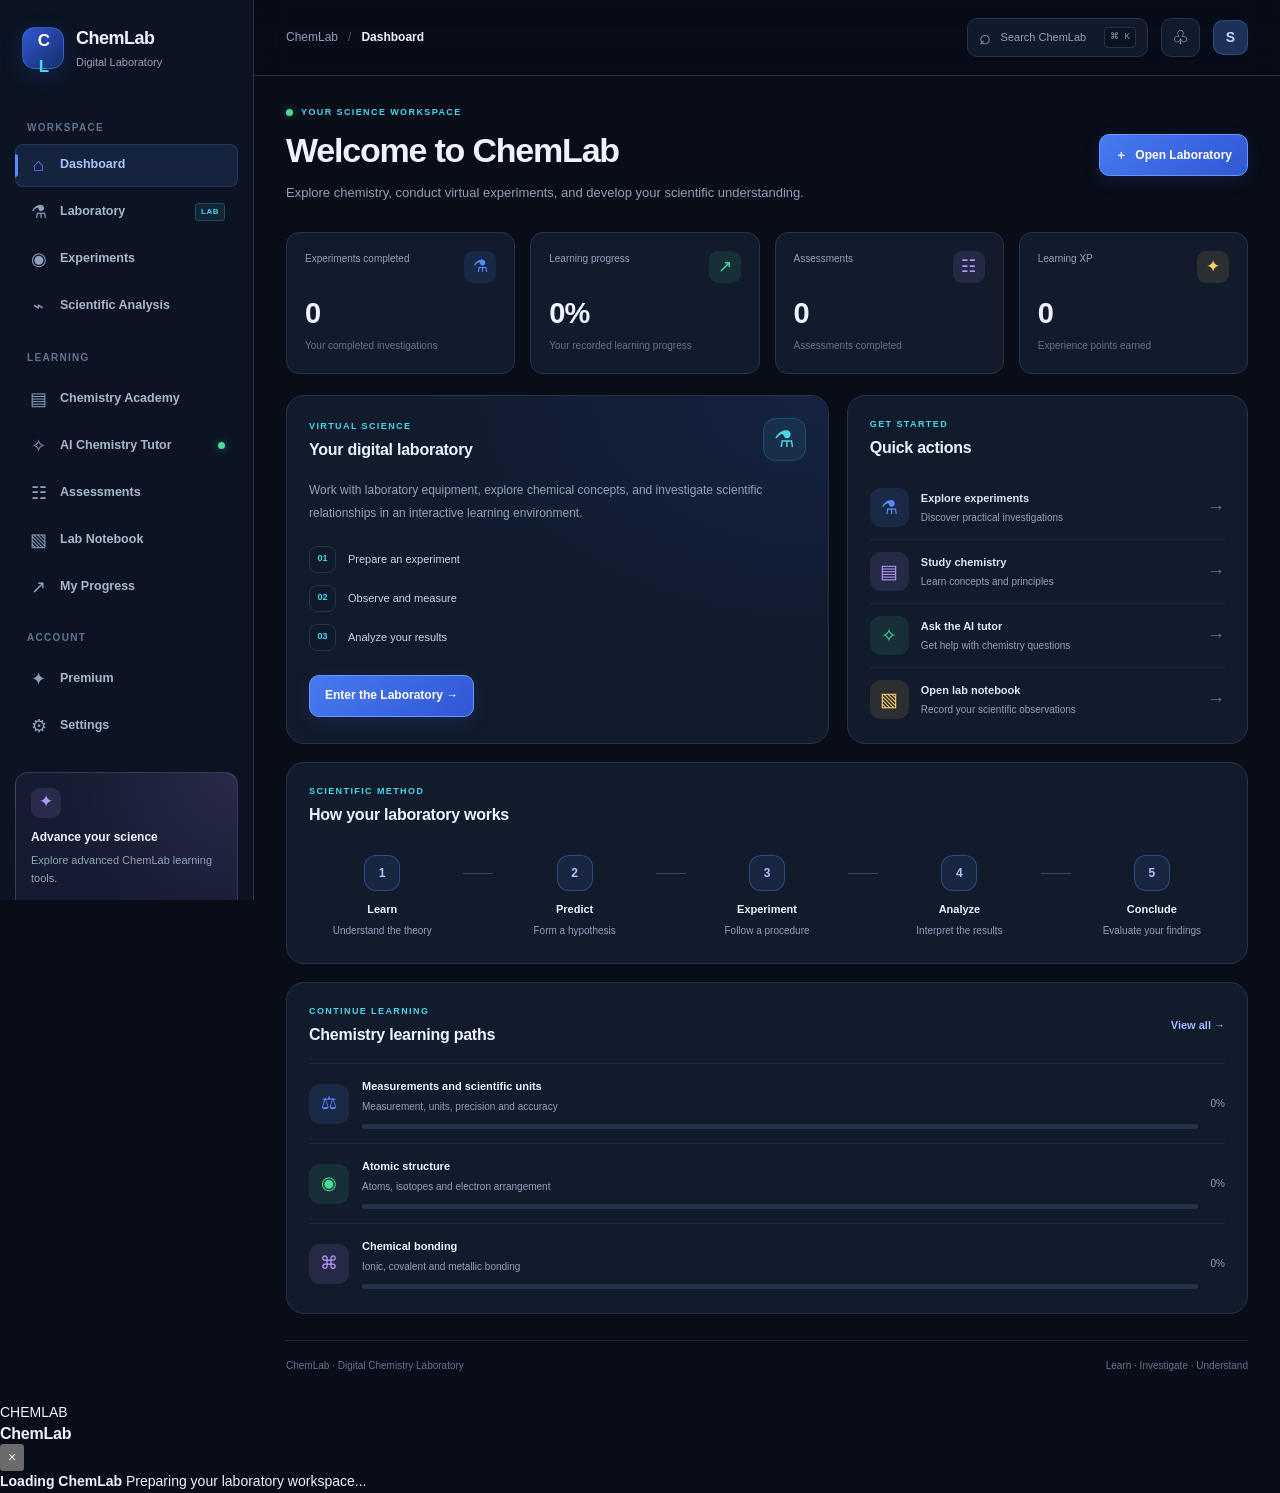
==== commit eeeb2669: "Update index.html" ====
--- a/index.html
+++ b/index.html
@@ -380,7 +380,8 @@
   </div>
 
   <!-- Scripts are loaded in order: router first, application second. -->
-  <script src="js/router.js"></script>
-  <script src="js/app.js"></script>
+ <script src="js/router.js"></script>
+<script src="js/app.js"></script>
+<script src="js/laboratory.js"></script>
 </body>
 </html>
--- a/css/core.css
+++ b/css/core.css
@@ -1,3832 +1,1269 @@
+
 /* =========================================================
-   CHEMLAB
-   CORE STYLESHEET
-   Version 1.0
+   CHEMLAB — CORE DESIGN SYSTEM
+   Version 1.0 | Responsive Chemistry Learning Platform
    ========================================================= */
 
-
-/* =========================================================
-   01. DESIGN SYSTEM
-   ========================================================= */
-
+/* 1. DESIGN TOKENS */
 :root {
-    --primary: #3157d5;
-    --primary-dark: #2444b5;
-    --primary-light: #eaf0ff;
-
-    --secondary: #6c63ff;
-    --secondary-light: #f0efff;
-
-    --background: #f5f7fb;
-    --surface: #ffffff;
-    --surface-soft: #f8faff;
-
-    --text: #172033;
-    --text-secondary: #667085;
-    --text-muted: #98a2b3;
-
-    --border: #e4e7ec;
-    --border-light: #eef1f5;
-
-    --success: #12b76a;
-    --warning: #f79009;
-    --danger: #f04438;
-
-    --sidebar-width: 260px;
-    --topbar-height: 72px;
-
-    --radius-sm: 8px;
-    --radius-md: 12px;
-    --radius-lg: 18px;
-
-    --shadow-sm: 0 1px 3px rgba(16, 24, 40, 0.08);
-    --shadow-md: 0 8px 24px rgba(16, 24, 40, 0.08);
-
-    --transition: 0.2s ease;
-}
-
-
-/* =========================================================
-   02. RESET
-   ========================================================= */
-
+  color-scheme: dark;
+
+  --bg: #080d18;
+  --panel: #111b2c;
+  --panel-2: #162238;
+  --panel-hover: #1b2940;
+  --border: #26344b;
+
+  --primary: #5b8cff;
+  --cyan: #47d7e8;
+  --green: #4cdb9a;
+  --yellow: #ffd166;
+  --red: #ff7185;
+  --purple: #b69aff;
+
+  --text: #edf3ff;
+  --muted: #91a1bb;
+  --subtle: #62738f;
+
+  --sidebar-width: 254px;
+  --topbar-height: 76px;
+  --content-width: 1600px;
+
+  --radius-sm: 8px;
+  --radius-md: 13px;
+  --radius-lg: 18px;
+
+  --shadow: 0 12px 32px rgb(0 0 0 / 18%);
+}
+
+/* 2. RESET */
 * {
-    margin: 0;
-    padding: 0;
-    box-sizing: border-box;
+  box-sizing: border-box;
 }
 
 html {
-    scroll-behavior: smooth;
+  min-height: 100%;
+  scroll-behavior: smooth;
+  scroll-padding-top: calc(var(--topbar-height) + 16px);
 }
 
 body {
-    min-height: 100vh;
-    background: var(--background);
-    color: var(--text);
-    font-family:
-        Inter,
-        -apple-system,
-        BlinkMacSystemFont,
-        "Segoe UI",
-        Roboto,
-        Arial,
-        sans-serif;
-    line-height: 1.5;
+  min-width: 320px;
+  min-height: 100vh;
+  margin: 0;
+  background: var(--bg);
+  color: var(--text);
+  font-family:
+    Inter, -apple-system, BlinkMacSystemFont, "Segoe UI",
+    Roboto, Arial, sans-serif;
+  font-size: 14px;
+  line-height: 1.55;
+  -webkit-font-smoothing: antialiased;
 }
 
 button,
 input,
 textarea,
 select {
-    font: inherit;
+  font: inherit;
+}
+
+button,
+a {
+  -webkit-tap-highlight-color: transparent;
 }
 
 button {
-    cursor: pointer;
+  color: inherit;
 }
 
 a {
-    color: inherit;
-    text-decoration: none;
-}
-
-img {
-    display: block;
-    max-width: 100%;
+  color: inherit;
+  text-decoration: none;
+}
+
+button:focus-visible,
+a:focus-visible,
+input:focus-visible,
+textarea:focus-visible,
+select:focus-visible {
+  outline: 2px solid var(--cyan);
+  outline-offset: 3px;
+}
+
+button:disabled {
+  cursor: not-allowed;
+  opacity: 0.55;
+}
+
+::selection {
+  background: rgb(91 140 255 / 35%);
+}
+
+/* 3. APPLICATION SHELL */
+.app-shell {
+  min-height: 100vh;
+}
+
+.main-area {
+  min-width: 0;
+  min-height: 100vh;
+  margin-left: var(--sidebar-width);
+}
+
+#appView {
+  width: 100%;
+  max-width: var(--content-width);
+  min-width: 0;
+  margin: 0 auto;
+  padding: 30px 32px 24px;
+}
+
+#appView.dashboard,
+#appView.route-view {
+  display: block;
+}
+
+/* 4. SIDEBAR */
+.sidebar {
+  position: fixed;
+  z-index: 1000;
+  inset: 0 auto 0 0;
+  display: flex;
+  flex-direction: column;
+  width: var(--sidebar-width);
+  height: 100dvh;
+  padding: 24px 15px 14px;
+  overflow-x: hidden;
+  overflow-y: auto;
+  background: #0c1423;
+  border-right: 1px solid var(--border);
+  scrollbar-width: thin;
+  scrollbar-color: var(--border) transparent;
+}
+
+.brand {
+  display: flex;
+  align-items: center;
+  gap: 12px;
+  min-height: 48px;
+  margin: 0 7px 30px;
+}
+
+.brand-mark {
+  display: grid;
+  flex: 0 0 42px;
+  width: 42px;
+  height: 42px;
+  place-items: center;
+  border: 1px solid rgb(91 140 255 / 35%);
+  border-radius: 13px;
+  background: linear-gradient(135deg, #3157d5, #152e6a);
+  box-shadow: 0 6px 22px rgb(49 87 213 / 20%);
+  color: white;
+  font-size: 17px;
+  font-weight: 850;
+  letter-spacing: -2px;
+}
+
+.brand-mark span {
+  color: var(--cyan);
+}
+
+.brand-copy {
+  display: flex;
+  flex-direction: column;
+  min-width: 0;
+}
+
+.brand-copy strong {
+  font-size: 18px;
+  font-weight: 800;
+  letter-spacing: -0.5px;
+}
+
+.brand-copy small {
+  margin-top: 1px;
+  color: var(--muted);
+  font-size: 11px;
+}
+
+.sidebar-label {
+  padding: 0 12px;
+  margin: 18px 0 8px;
+  color: var(--subtle);
+  font-size: 10px;
+  font-weight: 800;
+  letter-spacing: 1.3px;
+}
+
+.sidebar-nav {
+  display: flex;
+  flex-direction: column;
+  gap: 4px;
+}
+
+.navigation-item {
+  position: relative;
+  display: flex;
+  align-items: center;
+  gap: 11px;
+  min-height: 43px;
+  padding: 10px 12px;
+  border: 1px solid transparent;
+  border-radius: var(--radius-sm);
+  color: #a9b7cc;
+  font-size: 12.5px;
+  font-weight: 550;
+  transition:
+    background 160ms ease,
+    color 160ms ease,
+    border-color 160ms ease;
+}
+
+.navigation-item:hover {
+  background: var(--panel);
+  color: var(--text);
+}
+
+.navigation-item.active {
+  background: rgb(91 140 255 / 13%);
+  border-color: rgb(91 140 255 / 19%);
+  color: #a9c5ff;
+}
+
+.navigation-item.active::before {
+  position: absolute;
+  top: 9px;
+  bottom: 9px;
+  left: -1px;
+  width: 3px;
+  border-radius: 0 4px 4px 0;
+  background: var(--primary);
+  content: "";
+}
+
+.nav-icon {
+  display: grid;
+  flex: 0 0 21px;
+  width: 21px;
+  place-items: center;
+  color: #8da0bd;
+  font-size: 18px;
+  line-height: 1;
+}
+
+.navigation-item.active .nav-icon {
+  color: var(--primary);
+}
+
+.nav-badge {
+  margin-left: auto;
+  padding: 2px 5px;
+  border: 1px solid rgb(71 215 232 / 24%);
+  border-radius: 4px;
+  background: rgb(71 215 232 / 9%);
+  color: var(--cyan);
+  font-size: 8px;
+  font-weight: 850;
+  letter-spacing: 0.5px;
+}
+
+.live-dot,
+.status-dot {
+  flex: 0 0 7px;
+  width: 7px;
+  height: 7px;
+  border-radius: 50%;
+  background: var(--green);
+  box-shadow: 0 0 9px rgb(76 219 154 / 45%);
+}
+
+.live-dot {
+  margin-left: auto;
+}
+
+.sidebar-bottom {
+  margin-top: auto;
+  padding-top: 24px;
+}
+
+.premium-card {
+  padding: 15px;
+  border: 1px solid rgb(182 154 255 / 22%);
+  border-radius: var(--radius-md);
+  background:
+    radial-gradient(
+      circle at top right,
+      rgb(182 154 255 / 12%),
+      transparent 65%
+    ),
+    #151b30;
+}
+
+.premium-symbol {
+  display: grid;
+  width: 30px;
+  height: 30px;
+  margin-bottom: 10px;
+  place-items: center;
+  border-radius: 9px;
+  background: rgb(182 154 255 / 13%);
+  color: var(--purple);
+  font-size: 17px;
+}
+
+.premium-card > strong {
+  display: block;
+  font-size: 12px;
+}
+
+.premium-card p {
+  margin: 6px 0 12px;
+  color: var(--muted);
+  font-size: 11px;
+  line-height: 1.6;
+}
+
+.premium-link {
+  color: #c6b4ff;
+  font-size: 11px;
+  font-weight: 750;
+}
+
+.premium-link:hover {
+  color: white;
+}
+
+.profile-button {
+  display: flex;
+  align-items: center;
+  width: 100%;
+  gap: 10px;
+  margin-top: 13px;
+  padding: 11px 7px 5px;
+  border: 0;
+  background: transparent;
+  text-align: left;
+  cursor: pointer;
+}
+
+.avatar,
+.topbar-avatar {
+  display: grid;
+  flex: 0 0 35px;
+  width: 35px;
+  height: 35px;
+  place-items: center;
+  border: 1px solid rgb(91 140 255 / 30%);
+  border-radius: 50%;
+  background: #1d3156;
+  color: #c4d6ff;
+  font-weight: 800;
+}
+
+.profile-info {
+  display: flex;
+  flex: 1;
+  flex-direction: column;
+  min-width: 0;
+}
+
+.profile-info strong {
+  overflow: hidden;
+  font-size: 11px;
+  text-overflow: ellipsis;
+  white-space: nowrap;
+}
+
+.profile-info small {
+  color: var(--muted);
+  font-size: 10px;
+}
+
+.profile-menu-icon {
+  color: var(--muted);
+  font-size: 20px;
+}
+
+.mobile-menu {
+  display: none !important;
+}
+
+/* 5. TOP BAR */
+.topbar {
+  position: sticky;
+  z-index: 500;
+  top: 0;
+  display: flex;
+  align-items: center;
+  justify-content: space-between;
+  min-height: var(--topbar-height);
+  gap: 16px;
+  padding: 12px 32px;
+  border-bottom: 1px solid var(--border);
+  background: rgb(8 13 24 / 92%);
+  backdrop-filter: blur(16px);
+}
+
+.topbar-left,
+.topbar-actions {
+  display: flex;
+  align-items: center;
+  gap: 13px;
+  min-width: 0;
+}
+
+.breadcrumb {
+  display: flex;
+  align-items: center;
+  gap: 10px;
+  min-width: 0;
+  color: var(--muted);
+  font-size: 12px;
+}
+
+.breadcrumb strong {
+  overflow: hidden;
+  color: var(--text);
+  font-weight: 700;
+  text-overflow: ellipsis;
+  white-space: nowrap;
+}
+
+.breadcrumb-separator {
+  color: #475771;
+}
+
+.icon-button {
+  display: grid;
+  flex: 0 0 39px;
+  width: 39px;
+  height: 39px;
+  place-items: center;
+  border: 1px solid var(--border);
+  border-radius: 10px;
+  background: var(--panel);
+  color: #b7c6dc;
+  font-size: 19px;
+  cursor: pointer;
+  transition: background 150ms ease;
+}
+
+.icon-button:hover {
+  background: var(--panel-hover);
+}
+
+.search-button {
+  display: flex;
+  align-items: center;
+  gap: 10px;
+  min-height: 39px;
+  padding: 0 11px;
+  border: 1px solid var(--border);
+  border-radius: 10px;
+  background: #101a2a;
+  color: var(--muted);
+  font-size: 11px;
+  cursor: pointer;
+}
+
+.search-button > span:first-child {
+  font-size: 20px;
+}
+
+.search-button kbd {
+  margin-left: 8px;
+  padding: 3px 5px;
+  border: 1px solid var(--border);
+  border-radius: 4px;
+  background: #0b1220;
+  color: #8595ae;
+  font-size: 9px;
+}
+
+.topbar-avatar {
+  border-radius: 10px;
+  cursor: pointer;
+}
+
+/* 6. SHARED TYPOGRAPHY */
+.eyebrow {
+  display: flex;
+  align-items: center;
+  gap: 8px;
+  margin-bottom: 9px;
+  color: var(--cyan);
+  font-size: 9px;
+  font-weight: 850;
+  letter-spacing: 1.4px;
 }
 
 h1,
 h2,
 h3,
-h4,
-h5,
-h6 {
-    color: var(--text);
-    line-height: 1.25;
-}
-
-
-/* =========================================================
-   03. APPLICATION
-   ========================================================= */
-
-.app {
-    min-height: 100vh;
-    display: flex;
-}
-
-
-/* =========================================================
-   04. SIDEBAR
-   ========================================================= */
-
-.sidebar {
-    position: fixed;
-    top: 0;
-    left: 0;
-    width: var(--sidebar-width);
-    height: 100vh;
-
-    display: flex;
+p {
+  overflow-wrap: anywhere;
+}
+
+h1,
+h2,
+h3 {
+  margin-top: 0;
+  color: var(--text);
+  line-height: 1.25;
+}
+
+h1 {
+  margin-bottom: 10px;
+  font-size: clamp(25px, 3vw, 34px);
+  font-weight: 800;
+  letter-spacing: -1.2px;
+}
+
+h2 {
+  margin-bottom: 0;
+  font-size: 16px;
+  font-weight: 750;
+  letter-spacing: -0.25px;
+}
+
+p {
+  color: var(--muted);
+}
+
+/* 7. BUTTONS */
+.button {
+  display: inline-flex;
+  align-items: center;
+  justify-content: center;
+  gap: 8px;
+  min-height: 42px;
+  padding: 10px 15px;
+  border: 1px solid transparent;
+  border-radius: 10px;
+  font-size: 12px;
+  font-weight: 750;
+  line-height: 1.3;
+  text-align: center;
+  cursor: pointer;
+  transition:
+    transform 150ms ease,
+    background 150ms ease,
+    border-color 150ms ease;
+}
+
+.button:hover {
+  transform: translateY(-1px);
+}
+
+.button-primary {
+  border-color: #6b96ff;
+  background: linear-gradient(135deg, #477af0, #3157d5);
+  box-shadow: 0 5px 16px rgb(49 87 213 / 18%);
+  color: #fff;
+}
+
+.button-primary:hover {
+  background: linear-gradient(135deg, #5b8cff, #3c65e3);
+}
+
+.text-link {
+  color: #9db9ff;
+  font-size: 11px;
+  font-weight: 700;
+}
+
+.text-link:hover {
+  color: white;
+}
+
+/* 8. DASHBOARD WELCOME */
+.welcome-row {
+  display: flex;
+  align-items: center;
+  justify-content: space-between;
+  gap: 24px;
+  margin-bottom: 27px;
+}
+
+.welcome-row > div {
+  min-width: 0;
+}
+
+.welcome-description {
+  max-width: 620px;
+  margin: 0;
+  font-size: 13px;
+  line-height: 1.8;
+}
+
+.welcome-row > .button {
+  flex-shrink: 0;
+}
+
+/* 9. STATISTICS */
+.stats-grid {
+  display: grid;
+  grid-template-columns: repeat(4, minmax(0, 1fr));
+  gap: 15px;
+  margin-bottom: 21px;
+}
+
+.stat-card {
+  min-width: 0;
+  padding: 18px;
+  border: 1px solid var(--border);
+  border-radius: var(--radius-md);
+  background: var(--panel);
+  transition:
+    border-color 160ms ease,
+    transform 160ms ease;
+}
+
+.stat-card:hover {
+  transform: translateY(-2px);
+  border-color: #3a4c68;
+}
+
+.stat-top {
+  display: flex;
+  align-items: flex-start;
+  justify-content: space-between;
+  gap: 8px;
+  color: var(--muted);
+  font-size: 10px;
+  line-height: 1.5;
+}
+
+.stat-icon {
+  display: grid;
+  flex: 0 0 32px;
+  width: 32px;
+  height: 32px;
+  place-items: center;
+  border-radius: 9px;
+  font-size: 17px;
+}
+
+.stat-icon.blue,
+.quick-icon.blue,
+.learning-icon.blue {
+  background: rgb(91 140 255 / 12%);
+  color: var(--primary);
+}
+
+.stat-icon.green,
+.quick-icon.green,
+.learning-icon.green {
+  background: rgb(76 219 154 / 11%);
+  color: var(--green);
+}
+
+.stat-icon.purple,
+.quick-icon.purple,
+.learning-icon.purple {
+  background: rgb(182 154 255 / 12%);
+  color: var(--purple);
+}
+
+.stat-icon.yellow,
+.quick-icon.yellow,
+.learning-icon.yellow {
+  background: rgb(255 209 102 / 11%);
+  color: var(--yellow);
+}
+
+.stat-value {
+  display: block;
+  margin: 15px 0 4px;
+  font-size: 29px;
+  font-weight: 800;
+  letter-spacing: -1px;
+  line-height: 1.1;
+}
+
+.stat-card > small {
+  color: var(--subtle);
+  font-size: 10px;
+}
+
+/* 10. DASHBOARD GRID */
+.dashboard-grid {
+  display: grid;
+  grid-template-columns: minmax(0, 1.15fr) minmax(0, 0.85fr);
+  gap: 18px;
+  align-items: stretch;
+}
+
+.panel {
+  min-width: 0;
+  padding: 22px;
+  border: 1px solid var(--border);
+  border-radius: var(--radius-lg);
+  background: var(--panel);
+}
+
+.panel-heading {
+  display: flex;
+  align-items: center;
+  justify-content: space-between;
+  gap: 14px;
+  margin-bottom: 18px;
+}
+
+.panel-heading .eyebrow {
+  margin-bottom: 6px;
+}
+
+.panel-icon {
+  display: grid;
+  flex: 0 0 43px;
+  width: 43px;
+  height: 43px;
+  place-items: center;
+  border: 1px solid rgb(71 215 232 / 18%);
+  border-radius: 13px;
+  background: rgb(71 215 232 / 8%);
+  color: var(--cyan);
+  font-size: 23px;
+}
+
+.hero-panel {
+  position: relative;
+  overflow: hidden;
+  background:
+    radial-gradient(
+      ellipse at 100% 0%,
+      rgb(49 87 213 / 13%),
+      transparent 56%
+    ),
+    var(--panel);
+}
+
+.hero-panel > p {
+  max-width: 490px;
+  margin: 0 0 22px;
+  font-size: 12px;
+  line-height: 1.85;
+}
+
+.hero-features {
+  display: grid;
+  gap: 12px;
+  margin: 0 0 24px;
+}
+
+.hero-features > div {
+  display: flex;
+  align-items: center;
+  gap: 12px;
+  color: #c6d3e8;
+  font-size: 11px;
+}
+
+.hero-features > div > span {
+  display: grid;
+  flex: 0 0 27px;
+  width: 27px;
+  height: 27px;
+  place-items: center;
+  border: 1px solid var(--border);
+  border-radius: 8px;
+  background: #101a2a;
+  color: var(--cyan);
+  font-size: 9px;
+  font-weight: 800;
+}
+
+/* 11. QUICK ACTIONS */
+.quick-actions-panel {
+  padding-bottom: 12px;
+}
+
+.quick-action {
+  display: flex;
+  align-items: center;
+  gap: 12px;
+  min-width: 0;
+  padding: 12px 0;
+  border-top: 1px solid rgb(38 52 75 / 65%);
+}
+
+.quick-action:first-of-type {
+  border-top: 0;
+}
+
+.quick-icon {
+  display: grid;
+  flex: 0 0 39px;
+  width: 39px;
+  height: 39px;
+  place-items: center;
+  border-radius: 11px;
+  font-size: 19px;
+}
+
+.quick-copy {
+  display: flex;
+  flex: 1;
+  flex-direction: column;
+  min-width: 0;
+  gap: 3px;
+}
+
+.quick-copy strong {
+  color: #dce6f7;
+  font-size: 11px;
+  font-weight: 700;
+}
+
+.quick-copy small {
+  color: var(--muted);
+  font-size: 10px;
+  line-height: 1.5;
+}
+
+.action-arrow {
+  color: var(--subtle);
+  font-size: 18px;
+  transition: transform 150ms ease;
+}
+
+.quick-action:hover .action-arrow {
+  transform: translateX(3px);
+  color: var(--primary);
+}
+
+/* 12. SCIENTIFIC WORKFLOW */
+.workflow-panel,
+.learning-panel {
+  grid-column: 1 / -1;
+}
+
+.workflow {
+  display: flex;
+  align-items: flex-start;
+  justify-content: space-between;
+  gap: 8px;
+  padding: 12px 0 3px;
+}
+
+.workflow-step {
+  display: flex;
+  flex: 1;
+  flex-direction: column;
+  align-items: center;
+  gap: 10px;
+  min-width: 0;
+  text-align: center;
+}
+
+.workflow-number {
+  display: grid;
+  width: 36px;
+  height: 36px;
+  place-items: center;
+  border: 1px solid rgb(91 140 255 / 35%);
+  border-radius: 12px;
+  background: rgb(91 140 255 / 10%);
+  color: #a9c5ff;
+  font-size: 12px;
+  font-weight: 800;
+}
+
+.workflow-step > div {
+  display: flex;
+  flex-direction: column;
+  gap: 5px;
+}
+
+.workflow-step strong {
+  font-size: 11px;
+}
+
+.workflow-step small {
+  color: var(--muted);
+  font-size: 10px;
+  line-height: 1.5;
+}
+
+.workflow-connector {
+  flex: 0 1 30px;
+  height: 1px;
+  margin-top: 18px;
+  background: #354761;
+}
+
+/* 13. LEARNING PATHS */
+.learning-panel {
+  padding-bottom: 10px;
+}
+
+.learning-item {
+  display: flex;
+  align-items: center;
+  gap: 13px;
+  min-width: 0;
+  padding: 14px 0;
+  border-top: 1px solid rgb(38 52 75 / 65%);
+}
+
+.learning-icon {
+  display: grid;
+  flex: 0 0 40px;
+  width: 40px;
+  height: 40px;
+  place-items: center;
+  border-radius: 11px;
+  font-size: 18px;
+}
+
+.learning-copy {
+  flex: 1;
+  min-width: 0;
+}
+
+.learning-copy strong {
+  display: block;
+  margin-bottom: 4px;
+  font-size: 11px;
+}
+
+.learning-copy small {
+  display: block;
+  margin-bottom: 10px;
+  color: var(--muted);
+  font-size: 10px;
+  line-height: 1.5;
+}
+
+.progress-track {
+  height: 5px;
+  overflow: hidden;
+  border-radius: 20px;
+  background: #25334a;
+}
+
+.progress-track span {
+  display: block;
+  height: 100%;
+  border-radius: inherit;
+  background: var(--primary);
+}
+
+.learning-percent {
+  flex-shrink: 0;
+  color: var(--muted);
+  font-size: 10px;
+  font-variant-numeric: tabular-nums;
+}
+
+/* 14. ROUTE CONTENT */
+#appView.route-view {
+  min-height: calc(100vh - var(--topbar-height));
+}
+
+.page-content {
+  width: 100%;
+  max-width: var(--content-width);
+  margin: 0 auto;
+  animation: page-enter 180ms ease-out;
+}
+
+.page-header {
+  margin-bottom: 26px;
+}
+
+.page-header > p:last-child {
+  max-width: 680px;
+  margin: 0;
+  font-size: 13px;
+  line-height: 1.8;
+}
+
+.page-content .panel {
+  margin-bottom: 18px;
+}
+
+.page-status {
+  padding: 12px 14px;
+  border: 1px solid var(--border);
+  border-radius: var(--radius-sm);
+  background: #0c1423;
+  font-size: 12px;
+}
+
+@keyframes page-enter {
+  from {
+    opacity: 0;
+    transform: translateY(5px);
+  }
+
+  to {
+    opacity: 1;
+    transform: translateY(0);
+  }
+}
+
+/* 15. FOOTER */
+.app-footer {
+  display: flex;
+  justify-content: space-between;
+  gap: 12px;
+  margin-top: 26px;
+  padding: 17px 0 4px;
+  border-top: 1px solid rgb(38 52 75 / 65%);
+  color: var(--subtle);
+  font-size: 10px;
+}
+
+/* 16. GENERIC FORM ELEMENTS FOR FUTURE LAB TOOLS */
+input,
+textarea,
+select {
+  width: 100%;
+  min-width: 0;
+  padding: 11px 12px;
+  border: 1px solid var(--border);
+  border-radius: var(--radius-sm);
+  background: #0b1423;
+  color: var(--text);
+}
+
+textarea {
+  min-height: 110px;
+  resize: vertical;
+}
+
+input::placeholder,
+textarea::placeholder {
+  color: var(--subtle);
+}
+
+/* 17. RESPONSIVE TABLET */
+@media (max-width: 1200px) {
+  :root {
+    --sidebar-width: 225px;
+  }
+
+  .sidebar {
+    padding-right: 11px;
+    padding-left: 11px;
+  }
+
+  #appView {
+    padding-right: 23px;
+    padding-left: 23px;
+  }
+
+  .topbar {
+    padding-right: 23px;
+    padding-left: 23px;
+  }
+
+  .stats-grid {
+    grid-template-columns: repeat(2, minmax(0, 1fr));
+  }
+
+  .dashboard-grid {
+    grid-template-columns: minmax(0, 1fr) minmax(0, 1fr);
+  }
+}
+
+/* 18. MOBILE NAVIGATION */
+@media (max-width: 800px) {
+  :root {
+    --sidebar-width: 254px;
+    --topbar-height: 65px;
+  }
+
+  .sidebar {
+    z-index: 2000;
+    width: min(var(--sidebar-width), 86vw);
+    padding-top: 18px;
+    transform: translateX(-105%);
+    visibility: hidden;
+    box-shadow: var(--shadow);
+    transition:
+      transform 220ms ease,
+      visibility 220ms ease;
+  }
+
+  .sidebar.open {
+    transform: translateX(0);
+    visibility: visible;
+  }
+
+  .main-area {
+    margin-left: 0;
+  }
+
+  .mobile-menu {
+    display: grid !important;
+  }
+
+  .topbar {
+    gap: 10px;
+    padding: 10px 17px;
+  }
+
+  .topbar-left,
+  .topbar-actions {
+    gap: 9px;
+  }
+
+  #appView {
+    padding: 25px 18px;
+  }
+
+  .welcome-row {
+    align-items: flex-start;
     flex-direction: column;
-
-    padding: 22px 16px;
-
-    background: var(--surface);
-    border-right: 1px solid var(--border);
-
-    z-index: 1000;
-    overflow-y: auto;
-
-    transition:
-        transform var(--transition),
-        box-shadow var(--transition);
-}
-
-
-/* Brand */
-
-.brand {
-    display: flex;
-    align-items: center;
+    gap: 17px;
+  }
+
+  .welcome-row > .button {
+    align-self: flex-start;
+  }
+
+  .dashboard-grid {
+    grid-template-columns: minmax(0, 1fr);
+  }
+
+  .workflow-panel,
+  .learning-panel {
+    grid-column: auto;
+  }
+
+  .workflow {
+    flex-direction: column;
+    gap: 7px;
+  }
+
+  .workflow-step {
+    flex-direction: row;
+    width: 100%;
     gap: 12px;
-
-    padding: 4px 8px 24px;
-}
-
-.brand-logo {
-    width: 42px;
-    height: 42px;
-
-    display: flex;
-    align-items: center;
+    text-align: left;
+  }
+
+  .workflow-step > div {
+    align-items: flex-start;
+  }
+
+  .workflow-connector {
+    flex: 0 0 13px;
+    width: 1px;
+    height: 13px;
+    margin: -2px 0 -2px 17px;
+  }
+}
+
+/* 19. SMALL MOBILE */
+@media (max-width: 520px) {
+  .topbar {
+    padding-right: 12px;
+    padding-left: 12px;
+  }
+
+  .breadcrumb {
+    gap: 6px;
+    font-size: 10px;
+  }
+
+  .breadcrumb > span:first-child {
+    display: none;
+  }
+
+  .breadcrumb-separator {
+    display: none;
+  }
+
+  .search-button {
+    width: 38px;
+    min-width: 38px;
+    height: 38px;
+    min-height: 38px;
     justify-content: center;
-
-    border-radius: 12px;
-
-    background: var(--primary);
-    color: #ffffff;
-
-    font-size: 15px;
-    font-weight: 800;
-    letter-spacing: 0.5px;
-}
-
-.brand-info {
-    display: flex;
-    flex-direction: column;
-    gap: 2px;
-}
-
-.brand-info strong {
-    font-size: 16px;
-    font-weight: 800;
-}
-
-.brand-info span {
-    color: var(--text-muted);
-    font-size: 11px;
-}
-
-
-/* Navigation */
-
-.navigation {
-    display: flex;
-    flex-direction: column;
-    gap: 22px;
-}
-
-.navigation-group {
-    display: flex;
+    padding: 0;
+  }
+
+  .search-button > span:nth-child(2),
+  .search-button kbd {
+    display: none;
+  }
+
+  .notification-button {
+    display: none;
+  }
+
+  .topbar-avatar {
+    flex-basis: 34px;
+    width: 34px;
+    height: 34px;
+  }
+
+  #appView {
+    padding: 22px 14px;
+  }
+
+  h1 {
+    font-size: 27px;
+  }
+
+  .welcome-description {
+    font-size: 12px;
+  }
+
+  .stats-grid {
+    grid-template-columns: repeat(2, minmax(0, 1fr));
+    gap: 10px;
+  }
+
+  .stat-card {
+    padding: 13px;
+  }
+
+  .stat-top {
+    font-size: 9px;
+  }
+
+  .stat-icon {
+    flex-basis: 27px;
+    width: 27px;
+    height: 27px;
+    font-size: 14px;
+  }
+
+  .stat-value {
+    font-size: 25px;
+  }
+
+  .stat-card > small {
+    font-size: 9px;
+    line-height: 1.5;
+  }
+
+  .panel {
+    padding: 17px;
+    border-radius: 14px;
+  }
+
+  .app-footer {
     flex-direction: column;
     gap: 5px;
-}
-
-.navigation-title {
-    padding: 0 10px 7px;
-
-    color: var(--text-muted);
-
-    font-size: 10px;
-    font-weight: 800;
-    letter-spacing: 0.12em;
-    text-transform: uppercase;
-}
-
-.navigation-item {
-    display: flex;
-    align-items: center;
-
-    min-height: 42px;
-    padding: 0 11px;
-
-    border-radius: var(--radius-sm);
-
-    color: var(--text-secondary);
-
-    font-size: 14px;
-    font-weight: 600;
-
-    transition:
-        background var(--transition),
-        color var(--transition);
-}
-
-.navigation-item:hover {
-    background: var(--surface-soft);
-    color: var(--text);
-}
-
-.navigation-item.active {
-    background: var(--primary-light);
-    color: var(--primary);
-    font-weight: 700;
-}
-
-
-/* Premium */
-
-.sidebar-premium {
-    margin-top: auto;
-    margin-bottom: 18px;
-
-    padding: 16px;
-
-    border: 1px solid #dfe5ff;
-    border-radius: var(--radius-md);
-
-    background: linear-gradient(
-        135deg,
-        #f5f7ff,
-        #faf9ff
-    );
-}
-
-.premium-symbol {
-    width: 32px;
-    height: 32px;
-
-    display: flex;
-    align-items: center;
-    justify-content: center;
-
-    margin-bottom: 10px;
-
-    border-radius: 9px;
-
-    background: var(--secondary-light);
-    color: var(--secondary);
-
-    font-weight: 800;
-}
-
-.sidebar-premium strong {
-    display: block;
-    margin-bottom: 4px;
-
-    font-size: 13px;
-}
-
-.sidebar-premium p {
-    margin-bottom: 10px;
-
-    color: var(--text-secondary);
-
-    font-size: 11px;
-    line-height: 1.5;
-}
-
-.sidebar-premium a {
-    color: var(--primary);
-
-    font-size: 12px;
-    font-weight: 700;
-}
-
-
-/* Sidebar footer */
-
-.sidebar-footer {
-    display: flex;
-    flex-direction: column;
-    gap: 8px;
-
-    padding-top: 14px;
-
-    border-top: 1px solid var(--border-light);
-}
-
-.sidebar-footer a {
-    display: flex;
-    align-items: center;
-
-    min-height: 40px;
-    padding: 0 11px;
-
-    border-radius: var(--radius-sm);
-
-    color: var(--text-secondary);
-
-    font-size: 13px;
-    font-weight: 600;
-}
-
-.sidebar-footer a:hover {
-    background: var(--surface-soft);
-    color: var(--text);
-}
-
-.sign-in-button {
-    width: 100%;
-    min-height: 40px;
-
-    border: 0;
-    border-radius: var(--radius-sm);
-
-    background: var(--primary);
-    color: #ffffff;
-
-    font-size: 13px;
-    font-weight: 700;
-
-    transition:
-        background var(--transition),
-        transform var(--transition);
-}
-
-.sign-in-button:hover {
-    background: var(--primary-dark);
-}
-
-.sign-in-button:active {
-    transform: scale(0.98);
-}
-
-
-/* =========================================================
-   05. MAIN CONTENT
-   ========================================================= */
-
-.main {
-    width: calc(100% - var(--sidebar-width));
-    min-height: 100vh;
-
-    margin-left: var(--sidebar-width);
-}
-
-
-/* =========================================================
-   06. TOPBAR
-   ========================================================= */
-
-.topbar {
-    position: sticky;
-    top: 0;
-
-    height: var(--topbar-height);
-
-    display: flex;
-    align-items: center;
-    justify-content: space-between;
-
-    padding: 0 28px;
-
-    background: rgba(255, 255, 255, 0.94);
-    border-bottom: 1px solid var(--border);
-
-    backdrop-filter: blur(12px);
-
-    z-index: 500;
-}
-
-.breadcrumb {
-    color: var(--text-secondary);
-    font-size: 13px;
-    font-weight: 600;
-}
-
-.topbar-actions {
-    display: flex;
-    align-items: center;
-    gap: 8px;
-}
-
-.search-button,
-.notification-button {
-    min-width: 38px;
-    height: 38px;
-
-    display: flex;
-    align-items: center;
-    justify-content: center;
-
-    padding: 0 10px;
-
-    border: 1px solid var(--border);
-    border-radius: var(--radius-sm);
-
-    background: var(--surface);
-    color: var(--text-secondary);
-
-    font-size: 13px;
-}
-
-.search-button:hover,
-.notification-button:hover {
-    background: var(--surface-soft);
-    color: var(--text);
-}
-
-.profile-button {
-    display: flex;
-    align-items: center;
-    gap: 9px;
-
-    margin-left: 5px;
-
-    padding: 4px 8px 4px 4px;
-
-    border: 0;
-    border-radius: 20px;
-
-    background: transparent;
-}
-
-.profile-button:hover {
-    background: var(--surface-soft);
-}
-
-.avatar {
-    width: 34px;
-    height: 34px;
-
-    display: flex;
-    align-items: center;
-    justify-content: center;
-
-    border-radius: 50%;
-
-    background: var(--primary-light);
-    color: var(--primary);
-
-    font-size: 12px;
-    font-weight: 800;
-}
-
-.profile-name {
-    color: var(--text);
-    font-size: 13px;
-    font-weight: 700;
-}
-
-.mobile-menu {
-    display: none;
-
-    width: 38px;
-    height: 38px;
-
-    border: 1px solid var(--border);
-    border-radius: var(--radius-sm);
-
-    background: var(--surface);
-    color: var(--text);
-
-    font-size: 18px;
-}
-
-
-/* =========================================================
-   07. DASHBOARD
-   ========================================================= */
-
-.dashboard {
-    padding: 34px 28px 50px;
-}
-
-.dashboard-header {
-    display: flex;
-    align-items: flex-end;
-    justify-content: space-between;
-    gap: 24px;
-
-    margin-bottom: 28px;
-}
-
-.eyebrow {
-    margin-bottom: 7px;
-
-    color: var(--primary);
-
-    font-size: 11px;
-    font-weight: 800;
-    letter-spacing: 0.12em;
-    text-transform: uppercase;
-}
-
-.dashboard-header h1 {
-    margin-bottom: 8px;
-
-    font-size: clamp(28px, 4vw, 38px);
-    font-weight: 800;
-    letter-spacing: -0.03em;
-}
-
-.dashboard-description {
-    max-width: 650px;
-
-    color: var(--text-secondary);
-
-    font-size: 14px;
-}
-
-.dashboard-actions {
-    display: flex;
-    align-items: center;
-    gap: 9px;
-    flex-shrink: 0;
-}
-
-.primary-button,
-.secondary-button {
-    display: inline-flex;
-    align-items: center;
-    justify-content: center;
-
-    min-height: 42px;
-    padding: 0 16px;
-
-    border-radius: var(--radius-sm);
-
-    font-size: 13px;
-    font-weight: 700;
-
-    transition:
-        background var(--transition),
-        color var(--transition),
-        transform var(--transition);
-}
-
-.primary-button {
-    background: var(--primary);
-    color: #ffffff;
-}
-
-.primary-button:hover {
-    background: var(--primary-dark);
-}
-
-.secondary-button {
-    border: 1px solid var(--border);
-    background: var(--surface);
-    color: var(--text);
-}
-
-.secondary-button:hover {
-    background: var(--surface-soft);
-}
-
-.primary-button:active,
-.secondary-button:active {
-    transform: scale(0.98);
-}
-
-
-/* =========================================================
-   08. STATISTICS
-   ========================================================= */
-
-.stats-grid {
-    display: grid;
-    grid-template-columns: repeat(4, minmax(0, 1fr));
-    gap: 16px;
-
-    margin-bottom: 20px;
-}
-
-.stat-card {
-    padding: 20px;
-
-    border: 1px solid var(--border);
-    border-radius: var(--radius-md);
-
-    background: var(--surface);
-
-    box-shadow: var(--shadow-sm);
-}
-
-.stat-card span {
-    display: block;
-
-    margin-bottom: 8px;
-
-    color: var(--text-secondary);
-
-    font-size: 12px;
-    font-weight: 600;
-}
-
-.stat-card strong {
-    font-size: 27px;
-    font-weight: 800;
-}
-
-
-/* =========================================================
-   09. DASHBOARD CARDS
-   ========================================================= */
-
-.dashboard-grid {
-    display: grid;
-    grid-template-columns: repeat(2, minmax(0, 1fr));
-    gap: 20px;
-
-    margin-bottom: 20px;
-}
-
-.dashboard-card {
-    min-width: 0;
-
-    padding: 22px;
-
-    border: 1px solid var(--border);
-    border-radius: var(--radius-lg);
-
-    background: var(--surface);
-
-    box-shadow: var(--shadow-sm);
-}
-
-.card-header {
-    display: flex;
-    align-items: center;
-    justify-content: space-between;
-    gap: 12px;
-
-    margin-bottom: 18px;
-}
-
-.card-label {
-    color: var(--text-secondary);
-
-    font-size: 11px;
-    font-weight: 800;
-    letter-spacing: 0.08em;
-    text-transform: uppercase;
-}
-
-.level-badge,
-.live-badge {
-    display: inline-flex;
-    align-items: center;
-
-    min-height: 26px;
-    padding: 0 9px;
-
-    border-radius: 999px;
-
-    background: var(--primary-light);
-    color: var(--primary);
-
-    font-size: 10px;
-    font-weight: 800;
-    letter-spacing: 0.04em;
-}
-
-.live-badge {
-    background: #ecfdf3;
-    color: var(--success);
-}
-
-.learning-card h2,
-.lab-card h2 {
-    margin-bottom: 6px;
-
-    font-size: 21px;
-    font-weight: 800;
-}
-
-.learning-card p,
-.lab-card p {
-    color: var(--text-secondary);
-    font-size: 13px;
-}
-
-.progress-bar {
-    height: 8px;
-
-    margin-top: 20px;
-
-    overflow: hidden;
-
-    border-radius: 999px;
-
-    background: var(--border-light);
-}
-
-.progress-bar span {
-    display: block;
-
-    width: 0%;
-    height: 100%;
-
-    border-radius: inherit;
-
-    background: linear-gradient(
-        90deg,
-        var(--primary),
-        var(--secondary)
-    );
-}
-
-.card-footer {
-    display: flex;
-    align-items: center;
-    justify-content: space-between;
-
-    margin-top: 12px;
-
-    color: var(--text-muted);
-
-    font-size: 11px;
-}
-
-
-/* =========================================================
-   10. LAB OPTIONS
-   ========================================================= */
-
-.lab-options {
-    display: grid;
-    grid-template-columns: repeat(2, minmax(0, 1fr));
-    gap: 10px;
-
-    margin-top: 18px;
-}
-
-.lab-options a {
-    min-height: 74px;
-
-    display: flex;
-    flex-direction: column;
-    justify-content: center;
-
-    padding: 13px;
-
-    border: 1px solid var(--border);
-    border-radius: var(--radius-sm);
-
-    background: var(--surface-soft);
-
-    transition:
-        border-color var(--transition),
-        background var(--transition),
-        transform var(--transition);
-}
-
-.lab-options a:hover {
-    border-color: #cbd5ff;
-    background: var(--primary-light);
-    transform: translateY(-1px);
-}
-
-.lab-options strong {
-    margin-bottom: 3px;
-
-    font-size: 13px;
-}
-
-.lab-options span {
-    color: var(--text-secondary);
-    font-size: 11px;
-}
-
-
-/* =========================================================
-   11. SCIENTIFIC METHOD
-   ========================================================= */
-
-.scientific-method {
-    padding: 22px;
-
-    border: 1px solid var(--border);
-    border-radius: var(--radius-lg);
-
-    background: var(--surface);
-    box-shadow: var(--shadow-sm);
-}
-
-.scientific-method h2 {
-    margin-bottom: 5px;
-
-    font-size: 19px;
-}
-
-.scientific-method > p {
-    color: var(--text-secondary);
-    font-size: 13px;
-}
-
-.method-steps {
-    display: grid;
-    grid-template-columns: repeat(6, minmax(0, 1fr));
-    gap: 8px;
-
-    margin-top: 22px;
-}
-
-.method-step {
-    position: relative;
-
-    padding: 14px 10px;
-
-    border: 1px solid var(--border);
-    border-radius: var(--radius-sm);
-
-    background: var(--surface-soft);
-
-    text-align: center;
-}
-
-.method-step strong {
-    display: block;
-    margin-bottom: 3px;
-
-    font-size: 12px;
-}
-
-.method-step span {
-    color: var(--text-muted);
-    font-size: 10px;
-}
-
-.method-line {
-    display: none;
-}
-
-
-/* =========================================================
-   12. RESPONSIVE
-   ========================================================= */
-
-@media (max-width: 1050px) {
-
-    .stats-grid {
-        grid-template-columns: repeat(2, minmax(0, 1fr));
-    }
-
-    .method-steps {
-        grid-template-columns: repeat(3, minmax(0, 1fr));
-    }
-}
-
-
-@media (max-width: 800px) {
-
-    :root {
-        --sidebar-width: 260px;
-    }
-
-    .sidebar {
-        transform: translateX(-100%);
-        box-shadow: none;
-    }
-
-    .sidebar.open {
-        transform: translateX(0);
-        box-shadow: var(--shadow-md);
-    }
-
-    .main {
-        width: 100%;
-        margin-left: 0;
-    }
-
-    .mobile-menu {
-        display: flex;
-        align-items: center;
-        justify-content: center;
-    }
-
-    .topbar {
-        padding: 0 18px;
-        gap: 12px;
-    }
-
-    .breadcrumb {
-        flex: 1;
-    }
-
-    .profile-name {
-        display: none;
-    }
-
-    .dashboard {
-        padding: 26px 18px 40px;
-    }
-
-    .dashboard-header {
-        align-items: flex-start;
-        flex-direction: column;
-    }
-
-    .dashboard-actions {
-        width: 100%;
-    }
-
-    .dashboard-actions a {
-        flex: 1;
-    }
-
-    .dashboard-grid {
-        grid-template-columns: 1fr;
-    }
-}
-
-
-@media (max-width: 520px) {
-
-    .topbar {
-        height: 64px;
-    }
-
-    .search-button {
-        display: none;
-    }
-
-    .dashboard {
-        padding: 22px 14px 35px;
-    }
-
-    .dashboard-header h1 {
-        font-size: 27px;
-    }
-
-    .dashboard-description {
-        font-size: 13px;
-    }
-
-    .dashboard-actions {
-        flex-direction: column;
-    }
-
-    .dashboard-actions a {
-        width: 100%;
-    }
-
-    .stats-grid {
-        grid-template-columns: 1fr;
-        gap: 10px;
-    }
-
-    .dashboard-card,
-    .scientific-method {
-        padding: 17px;
-    }
-
-    .lab-options {
-        grid-template-columns: 1fr;
-    }
-
-    .method-steps {
-        grid-template-columns: repeat(2, minmax(0, 1fr));
-    }
-}
-
-/* =========================================================
-   ROUTE VIEWS
-   ========================================================= */
-
-.page-view {
-    width: 100%;
-}
-
-.page-header {
-    display: flex;
-    align-items: flex-end;
-    justify-content: space-between;
-    gap: 24px;
-    margin-bottom: 28px;
-}
-
-.page-header h1 {
-    margin-bottom: 8px;
-    font-size: clamp(28px, 4vw, 38px);
-    font-weight: 800;
-    letter-spacing: -0.03em;
-}
-
-.page-header p:not(.eyebrow) {
-    max-width: 700px;
-    color: var(--text-secondary);
-    font-size: 14px;
-}
-
-.workspace-grid,
-.academy-grid {
-    display: grid;
-    grid-template-columns: repeat(2, minmax(0, 1fr));
-    gap: 18px;
-}
-
-.workspace-card,
-.subject-card {
-    padding: 24px;
-    border: 1px solid var(--border);
-    border-radius: var(--radius-lg);
-    background: var(--surface);
-    box-shadow: var(--shadow-sm);
-}
-
-.workspace-icon,
-.subject-card > span {
-    display: flex;
-    align-items: center;
-    justify-content: center;
-
-    width: 44px;
-    height: 44px;
-    margin-bottom: 16px;
-
-    border-radius: 12px;
-    background: var(--primary-light);
-    color: var(--primary);
-    font-size: 20px;
-}
-
-.workspace-card h2,
-.subject-card h2 {
-    margin-bottom: 7px;
-    font-size: 18px;
-}
-
-.workspace-card p,
-.subject-card p {
-    margin-bottom: 18px;
-    color: var(--text-secondary);
-    font-size: 13px;
-}
-
-.workspace-card a {
-    color: var(--primary);
-    font-size: 13px;
-    font-weight: 700;
-}
-
-.empty-state {
-    padding: 55px 25px;
-    border: 1px solid var(--border);
-    border-radius: var(--radius-lg);
-    background: var(--surface);
-    text-align: center;
-}
-
-.empty-state-icon {
-    width: 58px;
-    height: 58px;
-
-    display: flex;
-    align-items: center;
-    justify-content: center;
-
-    margin: 0 auto 18px;
-
-    border-radius: 16px;
-    background: var(--primary-light);
-    color: var(--primary);
-    font-size: 24px;
-}
-
-.empty-state h2 {
-    margin-bottom: 8px;
-    font-size: 21px;
-}
-
-.empty-state p {
-    max-width: 550px;
-    margin: 0 auto 10px;
-    color: var(--text-secondary);
-    font-size: 13px;
-}
-
-.empty-state span {
-    color: var(--text-muted);
-    font-size: 11px;
-}
-
-.ai-preview {
-    max-width: 850px;
-    overflow: hidden;
-
-    border: 1px solid var(--border);
-    border-radius: var(--radius-lg);
-
-    background: var(--surface);
-    box-shadow: var(--shadow-sm);
-}
-
-.ai-preview-header {
-    display: flex;
-    align-items: center;
-    gap: 10px;
-
-    padding: 16px 20px;
-
-    border-bottom: 1px solid var(--border);
-}
-
-.ai-preview-header > span:last-child {
-    margin-left: auto;
-    color: var(--success);
-    font-size: 11px;
-}
-
-.ai-status {
-    width: 8px;
-    height: 8px;
-    border-radius: 50%;
-    background: var(--success);
-}
-
-.ai-message {
-    padding: 25px;
-}
-
-.ai-message strong {
-    display: block;
-    margin-bottom: 7px;
-}
-
-.ai-message p {
-    color: var(--text-secondary);
-    font-size: 13px;
-}
-
-.ai-input-preview {
-    display: flex;
-    align-items: center;
-    justify-content: space-between;
-
-    margin: 0 18px 18px;
-    padding: 13px 14px;
-
-    border: 1px solid var(--border);
-    border-radius: var(--radius-sm);
-
-    color: var(--text-muted);
-    font-size: 12px;
-}
-
-.ai-input-preview button {
-    width: 30px;
-    height: 30px;
-
-    border: 0;
-    border-radius: 7px;
-
-    background: var(--primary);
-    color: #fff;
-}
-
-.progress-overview {
-    display: grid;
-    grid-template-columns: repeat(4, minmax(0, 1fr));
-    gap: 16px;
-}
-
-.progress-stat {
-    padding: 22px;
-
-    border: 1px solid var(--border);
-    border-radius: var(--radius-md);
-
-    background: var(--surface);
-}
-
-.progress-stat span {
-    display: block;
-    margin-bottom: 8px;
-    color: var(--text-secondary);
-    font-size: 12px;
-}
-
-.progress-stat strong {
-    font-size: 28px;
-}
-
-.premium-page {
-    max-width: 850px;
-    padding: 35px;
-
-    border: 1px solid #dfe5ff;
-    border-radius: var(--radius-lg);
-
-    background:
-        linear-gradient(
-            135deg,
-            #f7f8ff,
-            #ffffff
-        );
-}
-
-.premium-page h1 {
-    margin-bottom: 10px;
-    font-size: 38px;
-}
-
-.premium-page > p:not(.eyebrow) {
-    max-width: 650px;
-    margin-bottom: 28px;
-    color: var(--text-secondary);
-}
-
-.premium-features {
-    display: grid;
-    gap: 10px;
-}
-
-.premium-features div {
-    display: flex;
-    flex-direction: column;
-    gap: 3px;
-
-    padding: 15px;
-
-    border: 1px solid var(--border);
-    border-radius: var(--radius-sm);
-
-    background: #fff;
-}
-
-.premium-features strong {
-    font-size: 13px;
-}
-
-.premium-features span {
-    color: var(--text-secondary);
-    font-size: 11px;
-}
-
-
-/* =========================================================
-   ROUTE VIEW RESPONSIVE
-   ========================================================= */
-
-@media (max-width: 800px) {
-
-    .page-header {
-        align-items: flex-start;
-        flex-direction: column;
-    }
-
-    .workspace-grid,
-    .academy-grid {
-        grid-template-columns: 1fr;
-    }
-
-    .progress-overview {
-        grid-template-columns: repeat(2, minmax(0, 1fr));
-    }
-
-}
-
-
-@media (max-width: 520px) {
-
-    .progress-overview {
-        grid-template-columns: 1fr;
-    }
-
-    .premium-page {
-        padding: 24px 18px;
-    }
-
-    .premium-page h1 {
-        font-size: 28px;
-    }
-
-}
-
-/* =========================================================
-   CHEMLAB APPLICATION STATE
-   ========================================================= */
-
-#appView {
-    min-height: calc(100vh - var(--topbar-height));
-}
-
-#appView.route-view {
-    animation: chemLabPageEnter 0.2s ease;
-}
-
-@keyframes chemLabPageEnter {
-
-    from {
-        opacity: 0;
-        transform: translateY(4px);
-    }
-
-    to {
-        opacity: 1;
-        transform: translateY(0);
-    }
-
-}
-
-
-/* =========================================================
-   PAGE SECTIONS
-   ========================================================= */
-
-.page-section {
-    margin-top: 24px;
-}
-
-.page-section-title {
-    margin-bottom: 6px;
-
-    font-size: 18px;
-    font-weight: 800;
-}
-
-.page-section-description {
-    margin-bottom: 18px;
-
-    color: var(--text-secondary);
-    font-size: 13px;
-}
-
-
-/* =========================================================
-   APPLICATION STATUS
-   ========================================================= */
-
-.application-status {
-    display: inline-flex;
-    align-items: center;
-    gap: 7px;
-
-    padding: 6px 10px;
-
-    border: 1px solid var(--border);
-    border-radius: 999px;
-
-    background: var(--surface);
-
-    color: var(--text-secondary);
-
-    font-size: 10px;
-    font-weight: 700;
-}
-
-.application-status-dot {
-    width: 7px;
-    height: 7px;
-
-    border-radius: 50%;
-
-    background: var(--success);
-}
-
-
-/* =========================================================
-   PROFESSIONAL TOOLBAR
-   ========================================================= */
-
-.page-toolbar {
-    display: flex;
-    align-items: center;
-    justify-content: space-between;
-    gap: 16px;
-
-    margin-bottom: 20px;
-
-    padding: 12px 14px;
-
-    border: 1px solid var(--border);
-    border-radius: var(--radius-md);
-
-    background: var(--surface);
-}
-
-.page-toolbar-left,
-.page-toolbar-right {
-    display: flex;
-    align-items: center;
-    gap: 8px;
-}
-
-.toolbar-button {
-    min-height: 34px;
-
-    padding: 0 11px;
-
-    border: 1px solid var(--border);
-    border-radius: var(--radius-sm);
-
-    background: var(--surface);
-    color: var(--text-secondary);
-
-    font-size: 11px;
-    font-weight: 700;
-}
-
-.toolbar-button:hover {
-    background: var(--surface-soft);
-    color: var(--text);
-}
-
-
-/* =========================================================
-   EMPTY / DEVELOPMENT STATE
-   ========================================================= */
-
-.development-banner {
-    display: flex;
-    align-items: flex-start;
-    gap: 12px;
-
-    margin-bottom: 20px;
-    padding: 14px 16px;
-
-    border: 1px solid #dfe5ff;
-    border-radius: var(--radius-md);
-
-    background: var(--primary-light);
-}
-
-.development-banner-icon {
-    flex-shrink: 0;
-
-    width: 30px;
-    height: 30px;
-
-    display: flex;
-    align-items: center;
-    justify-content: center;
-
-    border-radius: 8px;
-
-    background: var(--surface);
-    color: var(--primary);
-
-    font-size: 13px;
-    font-weight: 800;
-}
-
-.development-banner strong {
-    display: block;
-
-    margin-bottom: 3px;
-
-    color: var(--text);
-
-    font-size: 12px;
-}
-
-.development-banner p {
-    color: var(--text-secondary);
-
-    font-size: 11px;
-    line-height: 1.5;
-}
-
-
-/* =========================================================
-   MOBILE
-   ========================================================= */
-
-@media (max-width: 650px) {
-
-    .page-toolbar {
-        align-items: flex-start;
-        flex-direction: column;
-    }
-
-    .page-toolbar-left,
-    .page-toolbar-right {
-        width: 100%;
-    }
-
-    .toolbar-button {
-        flex: 1;
-    }
-
-}
-
-/* =========================================================
-   CHEMLAB GLOBAL SEARCH
-   ========================================================= */
-
-.chem-search-modal {
-    position: fixed;
-    inset: 0;
-    z-index: 9999;
-    display: none;
-    align-items: flex-start;
-    justify-content: center;
-    padding: 90px 20px 30px;
-}
-
-.chem-search-modal.active {
-    display: flex;
-}
-
-.chem-search-backdrop {
-    position: absolute;
-    inset: 0;
-    background: rgba(15, 23, 42, 0.48);
-    backdrop-filter: blur(5px);
-}
-
-.chem-search-dialog {
-    position: relative;
-    width: min(680px, 100%);
-    max-height: min(650px, calc(100vh - 120px));
-    background: var(--surface);
-    border: 1px solid var(--border);
-    border-radius: 18px;
-    box-shadow: 0 24px 70px rgba(15, 23, 42, 0.22);
-    overflow: hidden;
-    animation: chemSearchOpen 0.18s ease;
-}
-
-@keyframes chemSearchOpen {
-    from {
-        opacity: 0;
-        transform: translateY(-12px) scale(0.98);
-    }
-
-    to {
-        opacity: 1;
-        transform: translateY(0) scale(1);
-    }
-}
-
-.chem-search-header {
-    display: flex;
-    align-items: center;
-    gap: 10px;
-    padding: 14px;
-    border-bottom: 1px solid var(--border-light);
-}
-
-.chem-search-input-wrap {
-    display: flex;
-    align-items: center;
-    flex: 1;
-    min-width: 0;
-    background: var(--surface-soft);
-    border: 1px solid var(--border);
-    border-radius: 12px;
-    padding: 0 14px;
-}
-
-.chem-search-icon {
-    font-size: 22px;
-    color: var(--text-muted);
-}
-
-.chem-search-input {
-    width: 100%;
-    height: 48px;
-    border: 0;
-    outline: 0;
-    background: transparent;
-    color: var(--text);
-    font: inherit;
-    padding: 0 10px;
-}
-
-.chem-search-input::placeholder {
-    color: var(--text-muted);
-}
-
-.chem-search-close {
-    width: 44px;
-    height: 44px;
-    border: 1px solid var(--border);
-    border-radius: 10px;
-    background: var(--surface);
-    color: var(--text-secondary);
-    font-size: 24px;
-    cursor: pointer;
-}
-
-.chem-search-close:hover {
-    background: var(--surface-soft);
-    color: var(--text);
-}
-
-.chem-search-results {
-    max-height: 500px;
-    overflow-y: auto;
-    padding: 8px;
-}
-
-.chem-search-result {
-    width: 100%;
-    display: flex;
-    align-items: center;
-    gap: 14px;
-    text-align: left;
-    border: 0;
-    border-radius: 12px;
-    background: transparent;
-    padding: 13px;
-    cursor: pointer;
-    color: var(--text);
-}
-
-.chem-search-result:hover {
-    background: var(--primary-light);
-}
-
-.chem-search-result-icon {
-    width: 42px;
-    height: 42px;
-    flex: 0 0 42px;
-    display: flex;
-    align-items: center;
-    justify-content: center;
-    border-radius: 10px;
-    background: var(--surface-soft);
-    color: var(--primary);
-    font-size: 19px;
-    border: 1px solid var(--border-light);
-}
-
-.chem-search-result-content {
-    display: flex;
-    flex-direction: column;
-    gap: 4px;
-    flex: 1;
-    min-width: 0;
-}
-
-.chem-search-result-content strong {
-    font-size: 14px;
-    font-weight: 650;
-}
-
-.chem-search-result-content small {
-    color: var(--text-secondary);
-    font-size: 12px;
-    line-height: 1.4;
-}
-
-.chem-search-arrow {
-    color: var(--text-muted);
-    font-size: 18px;
-}
-
-.chem-search-empty {
-    padding: 55px 25px;
-    text-align: center;
-    color: var(--text-secondary);
-}
-
-.chem-search-empty-icon {
-    width: 52px;
-    height: 52px;
-    display: flex;
-    align-items: center;
-    justify-content: center;
-    margin: 0 auto 14px;
-    border-radius: 14px;
-    background: var(--primary-light);
-    color: var(--primary);
-    font-size: 24px;
-}
-
-.chem-search-empty strong {
-    display: block;
-    color: var(--text);
-    margin-bottom: 7px;
-}
-
-.chem-search-empty p {
-    margin: 0 auto;
-    max-width: 420px;
-    font-size: 13px;
-    line-height: 1.6;
-}
-
-.chem-search-footer {
-    display: flex;
-    justify-content: space-between;
-    gap: 15px;
-    padding: 11px 16px;
-    border-top: 1px solid var(--border-light);
-    color: var(--text-muted);
-    font-size: 11px;
-}
-
-body.search-open {
-    overflow: hidden;
-}
-
-
-/* =========================================================
-   TOAST
-   ========================================================= */
-
-.chem-toast-container {
-    position: fixed;
-    right: 22px;
-    bottom: 22px;
-    z-index: 10000;
-    display: flex;
-    flex-direction: column;
-    gap: 10px;
-}
-
-.chem-toast {
-    min-width: 250px;
-    max-width: 380px;
-    padding: 13px 16px;
-    border: 1px solid var(--border);
-    border-radius: 11px;
-    background: var(--surface);
-    color: var(--text);
-    box-shadow: var(--shadow-md);
-    font-size: 13px;
-    animation: chemToastIn 0.2s ease;
-}
-
-.chem-toast.closing {
-    opacity: 0;
-    transform: translateY(8px);
-    transition: 0.25s ease;
-}
-
-@keyframes chemToastIn {
-    from {
-        opacity: 0;
-        transform: translateY(8px);
-    }
-
-    to {
-        opacity: 1;
-        transform: translateY(0);
-    }
-}
-
-
-@media (max-width: 520px) {
-
-    .chem-search-modal {
-        padding: 70px 10px 15px;
-    }
-
-    .chem-search-dialog {
-        border-radius: 14px;
-    }
-
-    .chem-search-footer {
-        display: none;
-    }
-
-    .chem-toast-container {
-        left: 15px;
-        right: 15px;
-        bottom: 15px;
-    }
-
-    .chem-toast {
-        min-width: 0;
-        width: 100%;
-    }
-
-}
-
-/* =========================================================
-   CHEMLAB NOTIFICATIONS
-   ========================================================= */
-
-.chem-notification-panel {
-    position: fixed;
-    top: 76px;
-    right: 22px;
-    width: 380px;
-    max-width: calc(100vw - 30px);
-    max-height: 560px;
-    z-index: 9998;
-
-    display: none;
-    flex-direction: column;
-
-    background: var(--surface);
-    border: 1px solid var(--border);
-    border-radius: 16px;
-
-    box-shadow:
-        0 20px 60px rgba(15, 23, 42, 0.18);
-
-    overflow: hidden;
-
-    animation: chemNotificationOpen 0.18s ease;
-}
-
-.chem-notification-panel.active {
-    display: flex;
-}
-
-@keyframes chemNotificationOpen {
-
-    from {
-        opacity: 0;
-        transform: translateY(-8px);
-    }
-
-    to {
-        opacity: 1;
-        transform: translateY(0);
-    }
-
-}
-
-
-/* Header */
-
-.chem-notification-header {
-    display: flex;
-    align-items: center;
-    justify-content: space-between;
-    gap: 15px;
-
-    padding: 16px 18px;
-
-    border-bottom: 1px solid var(--border-light);
-}
-
-.chem-notification-header > div {
-    display: flex;
-    align-items: center;
-    gap: 8px;
-}
-
-.chem-notification-header strong {
-    color: var(--text);
-    font-size: 15px;
-}
-
-.chem-notification-count {
-    min-width: 20px;
-    height: 20px;
-
-    display: inline-flex;
-    align-items: center;
-    justify-content: center;
-
-    padding: 0 6px;
-
-    border-radius: 999px;
-
-    background: var(--primary);
-    color: white;
-
-    font-size: 10px;
-    font-weight: 700;
-}
-
-.chem-notification-mark {
-    border: 0;
-    background: transparent;
-
-    color: var(--primary);
-
-    font-size: 11px;
-    font-weight: 600;
-
-    cursor: pointer;
-}
-
-.chem-notification-mark:hover {
-    text-decoration: underline;
-}
-
-
-/* List */
-
-.chem-notification-list {
-    overflow-y: auto;
-    max-height: 450px;
-}
-
-
-/* Item */
-
-.chem-notification-item {
-    width: 100%;
-
-    display: flex;
-    align-items: flex-start;
-    gap: 12px;
-
-    position: relative;
-
-    padding: 15px 18px;
-
-    border: 0;
-    border-bottom: 1px solid var(--border-light);
-
-    background: var(--surface);
-
-    text-align: left;
-
-    cursor: pointer;
-}
-
-.chem-notification-item:hover {
-    background: var(--surface-soft);
-}
-
-.chem-notification-item.unread {
-    background: var(--primary-light);
-}
-
-.chem-notification-item.unread:hover {
-    background: #e2eaff;
-}
-
-
-/* Icon */
-
-.chem-notification-icon {
-    width: 38px;
-    height: 38px;
-
-    flex: 0 0 38px;
-
-    display: flex;
-    align-items: center;
-    justify-content: center;
-
-    border-radius: 10px;
-
-    background: var(--surface);
-    border: 1px solid var(--border-light);
-
-    color: var(--primary);
-
-    font-size: 17px;
-}
-
-.chem-notification-icon.learning {
-    color: var(--secondary);
-}
-
-.chem-notification-icon.laboratory {
-    color: var(--success);
-}
-
-
-/* Content */
-
-.chem-notification-content {
-    min-width: 0;
-
-    flex: 1;
-
-    display: flex;
-    flex-direction: column;
-    gap: 4px;
-}
-
-.chem-notification-content strong {
-    color: var(--text);
-
-    font-size: 13px;
-    font-weight: 650;
-}
-
-.chem-notification-content small {
-    color: var(--text-secondary);
-
-    font-size: 12px;
-    line-height: 1.45;
-}
-
-.chem-notification-content time {
-    color: var(--text-muted);
-
-    font-size: 10px;
-    margin-top: 2px;
-}
-
-
-/* Unread indicator */
-
-.chem-notification-unread-dot {
-    width: 7px;
-    height: 7px;
-
-    flex: 0 0 7px;
-
-    margin-top: 6px;
-
-    border-radius: 50%;
-
-    background: var(--primary);
-}
-
-
-/* Empty */
-
-.chem-notification-empty {
-    padding: 55px 25px;
-
-    text-align: center;
-
-    color: var(--text-secondary);
-}
-
-.chem-notification-empty-icon {
-    width: 50px;
-    height: 50px;
-
-    display: flex;
-    align-items: center;
-    justify-content: center;
-
-    margin: 0 auto 13px;
-
-    border-radius: 14px;
-
-    background: var(--primary-light);
-    color: var(--primary);
-
-    font-size: 20px;
-}
-
-.chem-notification-empty strong {
-    display: block;
-
-    color: var(--text);
-
-    margin-bottom: 6px;
-}
-
-.chem-notification-empty p {
-    margin: 0;
-
-    font-size: 12px;
-    line-height: 1.5;
-}
-
-
-/* Footer */
-
-.chem-notification-footer {
-    padding: 11px 18px;
-
-    border-top: 1px solid var(--border-light);
-
-    color: var(--text-muted);
-
-    font-size: 10px;
-}
-
-
-/* Mobile */
-
-@media (max-width: 520px) {
-
-    .chem-notification-panel {
-        top: 68px;
-        left: 10px;
-        right: 10px;
-        width: auto;
-        max-width: none;
-    }
-
-}
-
-/* =========================================================
-   CHEMLAB MODAL SYSTEM
-   ========================================================= */
-
-.chem-modal {
-    position: fixed;
-    inset: 0;
-
-    z-index: 11000;
-
-    display: none;
-
-    align-items: center;
-    justify-content: center;
-
-    padding: 25px;
-}
-
-.chem-modal.active {
-    display: flex;
-}
-
-
-.chem-modal-backdrop {
-    position: absolute;
-    inset: 0;
-
-    background:
-        rgba(15, 23, 42, 0.52);
-
-    backdrop-filter:
-        blur(5px);
-}
-
-
-.chem-modal-dialog {
-    position: relative;
-
-    width: min(620px, 100%);
-
-    max-height:
-        calc(100vh - 50px);
-
-    display: flex;
-    flex-direction: column;
-
-    background:
-        var(--surface);
-
-    border:
-        1px solid var(--border);
-
-    border-radius:
-        18px;
-
-    box-shadow:
-        0 28px 80px
-        rgba(15, 23, 42, 0.25);
-
-    overflow: hidden;
-
-    animation:
-        chemModalOpen
-        0.2s
-        ease;
-}
-
-
-@keyframes chemModalOpen {
-
-    from {
-        opacity: 0;
-        transform:
-            translateY(12px)
-            scale(0.98);
-    }
-
-    to {
-        opacity: 1;
-        transform:
-            translateY(0)
-            scale(1);
-    }
-
-}
-
-
-/* =========================================================
-   HEADER
-   ========================================================= */
-
-.chem-modal-header {
-
-    display: flex;
-
-    align-items: flex-start;
-
-    justify-content: space-between;
-
-    gap: 20px;
-
-    padding:
-        20px 22px;
-
-    border-bottom:
-        1px solid
-        var(--border-light);
-}
-
-
-.chem-modal-eyebrow {
-
-    display: block;
-
-    margin-bottom: 5px;
-
-    color:
-        var(--primary);
-
-    font-size:
-        10px;
-
-    font-weight:
-        750;
-
-    letter-spacing:
-        0.08em;
-}
-
-
-.chem-modal-header h2 {
-
-    margin: 0;
-
-    color:
-        var(--text);
-
-    font-size:
-        20px;
-
-    line-height:
-        1.25;
-}
-
-
-.chem-modal-close {
-
-    width: 38px;
-
-    height: 38px;
-
-    flex:
-        0 0 38px;
-
-    border:
-        1px solid
-        var(--border);
-
-    border-radius:
-        10px;
-
-    background:
-        var(--surface);
-
-    color:
-        var(--text-secondary);
-
-    font-size:
-        23px;
-
-    line-height:
-        1;
-
-    cursor:
-        pointer;
-
-    transition:
-        var(--transition);
-}
-
-
-.chem-modal-close:hover {
-
-    background:
-        var(--surface-soft);
-
-    color:
-        var(--text);
-
-}
-
-
-/* =========================================================
-   BODY
-   ========================================================= */
-
-.chem-modal-body {
-
-    padding:
-        22px;
-
-    overflow-y:
-        auto;
-
-    color:
-        var(--text-secondary);
-
-    font-size:
-        14px;
-
-    line-height:
-        1.6;
-}
-
-
-/* =========================================================
-   FOOTER
-   ========================================================= */
-
-.chem-modal-footer {
-
-    display: flex;
-
-    align-items:
-        center;
-
-    justify-content:
-        flex-end;
-
-    gap:
-        10px;
-
-    padding:
-        15px 22px;
-
-    border-top:
-        1px solid
-        var(--border-light);
-}
-
-
-/* =========================================================
-   CONFIRMATION
-   ========================================================= */
-
-.chem-confirmation {
-
-    text-align:
-        center;
-
-    padding:
-        10px 5px;
-}
-
-
-.chem-confirmation-icon {
-
-    width:
-        54px;
-
-    height:
-        54px;
-
-    display:
-        flex;
-
-    align-items:
-        center;
-
-    justify-content:
-        center;
-
-    margin:
-        0 auto 15px;
-
-    border-radius:
-        15px;
-
-    background:
-        var(--primary-light);
-
-    color:
-        var(--primary);
-
-    font-size:
-        23px;
-
-    font-weight:
-        700;
-}
-
-
-.chem-confirmation p {
-
-    max-width:
-        450px;
-
-    margin:
-        0 auto;
-
-    color:
-        var(--text-secondary);
-
-}
-
-
-/* =========================================================
-   MODAL BUTTONS
-   ========================================================= */
-
-.chem-modal-primary {
-
-    background:
-        var(--primary);
-
-    color:
-        white;
-
-    border-color:
-        var(--primary);
-}
-
-
-.chem-modal-primary:hover {
-
-    background:
-        var(--primary-dark);
-
-}
-
-
-.chem-modal-secondary {
-
-    background:
-        var(--surface);
-
-    color:
-        var(--text-secondary);
-
-}
-
-
-/* =========================================================
-   BODY LOCK
-   ========================================================= */
-
-body.modal-open {
-
-    overflow:
-        hidden;
-
-}
-
-
-/* =========================================================
-   MOBILE
-   ========================================================= */
-
-@media (max-width: 520px) {
-
-    .chem-modal {
-
-        padding:
-            12px;
-
-        align-items:
-            flex-end;
-
-    }
-
-
-    .chem-modal-dialog {
-
-        width:
-            100%;
-
-        max-height:
-            calc(100vh - 24px);
-
-        border-radius:
-            16px;
-
-    }
-
-
-    .chem-modal-header {
-
-        padding:
-            17px;
-
-    }
-
-
-    .chem-modal-body {
-
-        padding:
-            18px;
-
-    }
-
-
-    .chem-modal-footer {
-
-        padding:
-            13px 17px;
-
-    }
-
-}
-
-/* =========================================================
-   CHEMLAB LOADING SYSTEM
-   ========================================================= */
-
-.chem-loader {
-
-    position: fixed;
-
-    inset: 0;
-
-    z-index: 12000;
-
-    display: none;
-
-    align-items: center;
-
-    justify-content: center;
-
-    padding: 24px;
-}
-
-
-.chem-loader.active {
-
-    display: flex;
-
-}
-
-
-.chem-loader-backdrop {
-
-    position: absolute;
-
-    inset: 0;
-
-    background: rgba(15, 23, 42, 0.45);
-
-    backdrop-filter: blur(4px);
-
-}
-
-
-.chem-loader-card {
-
-    position: relative;
-
-    z-index: 1;
-
-    width: min(420px, 100%);
-
-    display: flex;
-
-    align-items: center;
-
-    gap: 18px;
-
-    padding: 22px;
-
-    background: var(--surface);
-
-    border: 1px solid var(--border);
-
-    border-radius: 16px;
-
-    box-shadow:
-        0 24px 70px rgba(15, 23, 42, 0.20);
-
-    animation: chemLoaderOpen 0.2s ease;
-
-}
-
-
-@keyframes chemLoaderOpen {
-
-    from {
-
-        opacity: 0;
-
-        transform: translateY(8px) scale(0.98);
-
-    }
-
-    to {
-
-        opacity: 1;
-
-        transform: translateY(0) scale(1);
-
-    }
-
-}
-
-
-/* =========================================================
-   SPINNER
-   ========================================================= */
-
-.chem-loader-spinner {
-
-    position: relative;
-
-    width: 42px;
-
-    height: 42px;
-
-    flex: 0 0 42px;
-
-    display: flex;
-
-    align-items: center;
-
-    justify-content: center;
-
-}
-
-
-.chem-loader-spinner::before {
-
-    content: "";
-
-    position: absolute;
-
-    inset: 2px;
-
-    border: 3px solid var(--primary-light);
-
-    border-top-color: var(--primary);
-
-    border-radius: 50%;
-
-    animation: chemLoaderSpin 0.8s linear infinite;
-
-}
-
-
-.chem-loader-spinner span {
-
-    position: absolute;
-
-    width: 5px;
-
-    height: 5px;
-
-    border-radius: 50%;
-
-    background: var(--secondary);
-
-}
-
-
-.chem-loader-spinner span:nth-child(1) {
-
-    top: 2px;
-
-    right: 7px;
-
-}
-
-
-.chem-loader-spinner span:nth-child(2) {
-
-    bottom: 5px;
-
-    left: 4px;
-
-}
-
-
-.chem-loader-spinner span:nth-child(3) {
-
-    right: 2px;
-
-    bottom: 9px;
-
-}
-
-
-@keyframes chemLoaderSpin {
-
-    to {
-
-        transform: rotate(360deg);
-
-    }
-
-}
-
-
-/* =========================================================
-   LOADER TEXT
-   ========================================================= */
-
-.chem-loader-content {
-
-    min-width: 0;
-
-    display: flex;
-
-    flex-direction: column;
-
-    gap: 4px;
-
-}
-
-
-.chem-loader-content strong {
-
-    color: var(--text);
-
-    font-size: 15px;
-
-    font-weight: 700;
-
-}
-
-
-.chem-loader-content span {
-
-    color: var(--text-secondary);
-
-    font-size: 13px;
-
-    line-height: 1.5;
-
-}
-
-
-/* =========================================================
-   BODY LOCK
-   ========================================================= */
-
-body.loader-open {
-
-    overflow: hidden;
-
-}
-
-
-/* =========================================================
-   MOBILE
-   ========================================================= */
-
-@media (max-width: 520px) {
-
-    .chem-loader {
-
-        padding: 15px;
-
-        align-items: flex-end;
-
-    }
-
-
-    .chem-loader-card {
-
-        width: 100%;
-
-        padding: 18px;
-
-        border-radius: 15px;
-
-    }
-
-}
-
-/* =========================================================
-   CHEMLAB MOBILE INTERACTION POLISH
-   ========================================================= */
-
-@media (max-width: 800px) {
-
-    .sidebar {
-        transform: translateX(-100%);
-        transition: transform 0.25s ease;
-        z-index: 10000;
-    }
-
-    .sidebar.mobile-open {
-        transform: translateX(0);
-    }
-
-    .main {
-        margin-left: 0;
-    }
-
-    .mobile-menu {
-        display: flex;
-        align-items: center;
-        justify-content: center;
-    }
-
-    .topbar {
-        padding-left: 15px;
-        padding-right: 15px;
-    }
-
-    .topbar-actions {
-        gap: 6px;
-    }
-
-    .topbar-search {
-        display: none;
-    }
-
-    .profile-name {
-        display: none;
-    }
-
-    .navigation-item {
-        min-height: 46px;
-    }
-
-    .toolbar-button,
-    button,
-    .navigation-item {
-        -webkit-tap-highlight-color: transparent;
-    }
-
-    .page-header {
-        flex-direction: column;
-        align-items: flex-start;
-        gap: 14px;
-    }
-
-}
-
-
-/* =========================================================
-   MOBILE SIDEBAR BACKDROP
-   ========================================================= */
-
-.chem-mobile-backdrop {
-
-    position: fixed;
-
-    inset: 0;
-
-    z-index: 9999;
-
-    display: none;
-
-    background: rgba(15, 23, 42, 0.42);
-
-    backdrop-filter: blur(2px);
-
-}
-
-
-.chem-mobile-backdrop.active {
-
-    display: block;
-
-}
-
-
-/* =========================================================
-   MOBILE BODY LOCK
-   ========================================================= */
-
-body.mobile-menu-open {
-
-    overflow: hidden;
-
-}
-
-
-/* =========================================================
-   SMALL DEVICES
-   ========================================================= */
-
-@media (max-width: 520px) {
-
-    .topbar {
-
-        min-height: 64px;
-
-    }
-
-    .breadcrumb {
-
-        font-size: 12px;
-
-    }
-
-    .notification-button {
-
-        width: 38px;
-
-        height: 38px;
-
-    }
-
-    .profile-avatar {
-
-        width: 36px;
-
-        height: 36px;
-
-    }
-
-    .page-view {
-
-        padding: 18px 14px;
-
-    }
-
-    .dashboard {
-
-        padding: 18px 14px;
-
-    }
-
-}
-
-/* =========================================================
-   CHEMLAB DIGITAL LABORATORY ENGINE
-   Stage 4.1 — Laboratory Workspace
-   ========================================================= */
-
-
-/* =========================================================
-   LABORATORY PAGE
-   ========================================================= */
-
-.laboratory-view {
-    padding-bottom: 40px;
-}
-
-
-.laboratory-page-header {
-    margin-bottom: 20px;
-}
-
-
-.page-eyebrow,
-.laboratory-panel-eyebrow {
-    display: block;
-    margin-bottom: 6px;
-    color: var(--primary);
-    font-size: 10px;
-    font-weight: 800;
-    letter-spacing: 0.09em;
-    text-transform: uppercase;
-}
-
-
-.laboratory-page-header h1 {
-    margin: 0;
-    color: var(--text);
-}
-
-
-.laboratory-page-header p {
-    max-width: 720px;
-    margin: 8px 0 0;
-    color: var(--text-secondary);
-    line-height: 1.6;
-}
-
-
-.laboratory-header-actions {
-    display: flex;
-    align-items: center;
-    gap: 10px;
-    flex-wrap: wrap;
-}
-
-
-.laboratory-primary-button {
-    background: var(--primary);
-    border-color: var(--primary);
-    color: #ffffff;
-}
-
-
-.laboratory-primary-button:hover {
-    background: var(--primary-dark);
-    border-color: var(--primary-dark);
-}
-
-
-/* =========================================================
-   LABORATORY STATUS BAR
-   ========================================================= */
-
-.laboratory-status-bar {
-    display: flex;
-    align-items: center;
-    gap: 18px;
-    min-height: 52px;
-    margin-bottom: 18px;
-    padding: 0 18px;
-    background: var(--surface);
-    border: 1px solid var(--border);
-    border-radius: 13px;
-}
-
-
-.laboratory-status-item {
-    display: flex;
-    align-items: center;
-    gap: 8px;
-    color: var(--text-secondary);
-    font-size: 12px;
-}
-
-
-.laboratory-status-item strong {
-    color: var(--text);
-    font-weight: 700;
-}
-
-
-.laboratory-status-label {
-    color: var(--text-muted);
-}
-
-
-.laboratory-status-dot {
-    width: 8px;
-    height: 8px;
-    border-radius: 50%;
-    background: var(--success);
-    box-shadow: 0 0 0 4px rgba(18, 183, 106, 0.10);
-}
-
-
-.laboratory-status-divider {
-    width: 1px;
-    height: 20px;
-    background: var(--border-light);
-}
-
-
-/* =========================================================
-   MAIN LABORATORY WORKSPACE
-   ========================================================= */
-
-.laboratory-workspace {
-    display: grid;
-    grid-template-columns: 285px minmax(0, 1fr) 285px;
-    min-height: 650px;
-    overflow: hidden;
-    background: var(--surface);
-    border: 1px solid var(--border);
-    border-radius: 18px;
-    box-shadow: var(--shadow-sm);
-}
-
-
-/* =========================================================
-   LIBRARY PANELS
-   ========================================================= */
-
-.laboratory-panel {
-    min-width: 0;
-    background: var(--surface);
-}
-
-
-.chemical-library-panel {
-    border-right: 1px solid var(--border);
-}
-
-
-.apparatus-library-panel {
-    border-left: 1px solid var(--border);
-}
-
-
-.laboratory-panel-header {
-    display: flex;
-    align-items: flex-start;
-    justify-content: space-between;
-    gap: 12px;
-    padding: 20px 18px 15px;
-}
-
-
-.laboratory-panel-header h2 {
-    margin: 0;
-    color: var(--text);
-    font-size: 16px;
-}
-
-
-.laboratory-panel-count {
-    min-width: 28px;
-    height: 28px;
-    display: inline-flex;
-    align-items: center;
-    justify-content: center;
-    padding: 0 8px;
-    border-radius: 8px;
-    background: var(--surface-soft);
-    color: var(--text-secondary);
-    font-size: 11px;
-    font-weight: 700;
-}
-
-
-/* =========================================================
-   LIBRARY SEARCH
-   ========================================================= */
-
-.laboratory-search {
-    position: relative;
-    margin: 0 15px 12px;
-}
-
-
-.laboratory-search-icon {
-    position: absolute;
-    top: 50%;
-    left: 11px;
-    transform: translateY(-50%);
-    color: var(--text-muted);
-    font-size: 18px;
-    pointer-events: none;
-}
-
-
-.laboratory-search input {
-    width: 100%;
-    height: 38px;
-    padding: 0 12px 0 35px;
-    border: 1px solid var(--border);
-    border-radius: 9px;
-    outline: none;
-    background: var(--surface-soft);
-    color: var(--text);
-    font-family: inherit;
-    font-size: 12px;
-    transition: var(--transition);
-}
-
-
-.laboratory-search input::placeholder {
-    color: var(--text-muted);
-}
-
-
-.laboratory-search input:focus {
-    border-color: var(--primary);
-    background: var(--surface);
-    box-shadow: 0 0 0 3px var(--primary-light);
-}
-
-
-/* =========================================================
-   LIBRARY FILTERS
-   ========================================================= */
-
-.laboratory-filter-row {
-    display: flex;
-    gap: 5px;
-    overflow-x: auto;
-    padding: 0 15px 12px;
-    scrollbar-width: none;
-}
-
-
-.laboratory-filter-row::-webkit-scrollbar {
-    display: none;
-}
-
-
-.laboratory-filter {
-    flex: 0 0 auto;
-    height: 29px;
-    padding: 0 9px;
-    border: 1px solid var(--border);
-    border-radius: 7px;
-    background: var(--surface);
-    color: var(--text-secondary);
-    font-family: inherit;
-    font-size: 10px;
-    font-weight: 650;
-    cursor: pointer;
-    transition: var(--transition);
-}
-
-
-.laboratory-filter:hover {
-    border-color: var(--primary);
-    color: var(--primary);
-}
-
-
-.laboratory-filter.active {
-    border-color: var(--primary);
-    background: var(--primary-light);
-    color: var(--primary);
-}
-
-
-/* =========================================================
-   LIBRARY LIST
-   ========================================================= */
-
-.laboratory-library-list {
-    display: flex;
-    flex-direction: column;
-    gap: 5px;
-    max-height: 515px;
-    overflow-y: auto;
-    padding: 0 10px 15px;
-}
-
-
-.laboratory-library-list::-webkit-scrollbar {
-    width: 5px;
-}
-
-
-.laboratory-library-list::-webkit-scrollbar-thumb {
-    border-radius: 10px;
-    background: var(--border);
-}
-
-
-/* =========================================================
-   CHEMICAL / APPARATUS CARDS
-   ========================================================= */
-
-.laboratory-material-card,
-.laboratory-apparatus-card {
-    width: 100%;
-    min-height: 58px;
-    display: flex;
-    align-items: center;
-    gap: 10px;
-    padding: 8px;
-    border: 1px solid transparent;
-    border-radius: 10px;
-    background: transparent;
-    text-align: left;
-    cursor: pointer;
-    transition: var(--transition);
-}
-
-
-.laboratory-material-card:hover,
-.laboratory-apparatus-card:hover {
-    border-color: var(--border);
-    background: var(--surface-soft);
-}
-
-
-.material-icon,
-.apparatus-icon {
-    width: 38px;
-    height: 38px;
-    flex: 0 0 38px;
-    display: flex;
-    align-items: center;
-    justify-content: center;
-    border-radius: 9px;
-    font-size: 10px;
-    font-weight: 800;
-}
-
-
-.material-icon.acid {
-    background: #fff0f0;
-    color: var(--danger);
-}
-
-
-.material-icon.base {
-    background: #eef5ff;
-    color: var(--primary);
-}
-
-
-.material-icon.salt {
-    background: #f3f0ff;
-    color: var(--secondary);
-}
-
-
-.material-icon.indicator {
-    background: #fff5e8;
-    color: var(--warning);
-}
-
-
-.material-icon.solvent {
-    background: #edf9f4;
-    color: var(--success);
-}
-
-
-.apparatus-icon {
-    background: var(--surface-soft);
-    color: var(--primary);
-    font-size: 18px;
-}
-
-
-.material-information {
-    min-width: 0;
-    flex: 1;
-    display: flex;
-    flex-direction: column;
-    gap: 3px;
-}
-
-
-.material-information strong {
-    overflow: hidden;
-    color: var(--text);
-    font-size: 11px;
-    font-weight: 700;
-    text-overflow: ellipsis;
-    white-space: nowrap;
-}
-
-
-.material-information small {
-    color: var(--text-muted);
-    font-size: 10px;
-}
-
-
-.material-add {
-    width: 27px;
-    height: 27px;
-    flex: 0 0 27px;
-    display: flex;
-    align-items: center;
-    justify-content: center;
-    border: 1px solid var(--border);
-    border-radius: 7px;
-    color: var(--text-secondary);
-    font-size: 17px;
-    line-height: 1;
-}
-
-
-/* =========================================================
-   CENTRAL WORKSPACE
-   ========================================================= */
-
-.laboratory-workspace-center {
-    min-width: 0;
-    display: flex;
-    flex-direction: column;
-    background: var(--background);
-}
-
-
-.laboratory-workspace-toolbar {
-    min-height: 70px;
-    display: flex;
-    align-items: center;
-    justify-content: space-between;
-    gap: 15px;
-    padding: 14px 18px;
-    background: var(--surface);
-    border-bottom: 1px solid var(--border);
-}
-
-
-.laboratory-workspace-toolbar h2 {
-    margin: 0;
-    color: var(--text);
-    font-size: 17px;
-}
-
-
-.laboratory-workspace-tools {
-    display: flex;
-    align-items: center;
-    gap: 5px;
-}
-
-
-.workspace-tool-button {
-    width: 34px;
-    height: 34px;
-    display: flex;
-    align-items: center;
-    justify-content: center;
-    border: 1px solid var(--border);
-    border-radius: 8px;
-    background: var(--surface);
-    color: var(--text-secondary);
-    cursor: pointer;
-    transition: var(--transition);
-}
-
-
-.workspace-tool-button:hover,
-.workspace-tool-button.active {
-    border-color: var(--primary);
-    background: var(--primary-light);
-    color: var(--primary);
-}
-
-
-/* =========================================================
-   DIGITAL LAB BENCH
-   ========================================================= */
-
-.digital-lab-bench {
-    position: relative;
-    flex: 1;
-    min-height: 470px;
-    overflow: hidden;
-    background:
-        linear-gradient(
-            rgba(49, 87, 213, 0.025) 1px,
-            transparent 1px
-        ),
-        linear-gradient(
-            90deg,
-            rgba(49, 87, 213, 0.025) 1px,
-            transparent 1px
-        ),
-        var(--background);
-    background-size: 28px 28px;
-}
-
-
-.lab-bench-grid {
-    position: absolute;
-    inset: 0;
-    pointer-events: none;
-}
-
-
-.lab-empty-workspace {
-    position: absolute;
-    top: 50%;
-    left: 50%;
-    width: min(390px, calc(100% - 40px));
-    transform: translate(-50%, -50%);
-    text-align: center;
-}
-
-
-.lab-empty-icon {
-    width: 68px;
-    height: 68px;
-    display: flex;
-    align-items: center;
-    justify-content: center;
-    margin: 0 auto 17px;
-    border: 1px solid var(--border);
-    border-radius: 18px;
-    background: var(--surface);
-    color: var(--primary);
-    font-size: 29px;
-    box-shadow: var(--shadow-sm);
-}
-
-
-.lab-empty-workspace h3 {
-    margin: 0 0 7px;
-    color: var(--text);
-    font-size: 16px;
-}
-
-
-.lab-empty-workspace p {
-    margin: 0 auto 7px;
-    color: var(--text-secondary);
-    font-size: 13px;
-    line-height: 1.6;
-}
-
-
-.lab-empty-workspace span {
-    color: var(--text-muted);
-    font-size: 11px;
-}
-
-
-.lab-selected-materials {
-    position: absolute;
-    inset: 0;
-    padding: 25px;
-    pointer-events: none;
-}
-
-
-/* =========================================================
-   BENCH FOOTER
-   ========================================================= */
-
-.laboratory-bench-footer {
-    min-height: 68px;
-    display: flex;
-    align-items: center;
-    justify-content: space-between;
-    gap: 15px;
-    padding: 12px 18px;
-    background: var(--surface);
-    border-top: 1px solid var(--border);
-}
-
-
-.laboratory-bench-footer > div:first-child {
-    display: flex;
-    flex-direction: column;
-    gap: 3px;
-}
-
-
-.laboratory-bench-footer span {
-    color: var(--text-muted);
-    font-size: 10px;
-    font-weight: 650;
-}
-
-
-.laboratory-bench-footer strong {
-    color: var(--text);
-    font-size: 12px;
-}
-
-
-.bench-footer-actions {
-    display: flex;
-    align-items: center;
-    gap: 8px;
-}
-
-
-/* =========================================================
-   SELECTION SUMMARY
-   ========================================================= */
-
-.laboratory-selection-summary {
-    margin-top: 18px;
-    padding: 20px;
-    background: var(--surface);
-    border: 1px solid var(--border);
-    border-radius: 16px;
-}
-
-
-.selection-summary-header {
-    display: flex;
-    align-items: flex-start;
-    justify-content: space-between;
-    gap: 15px;
-    margin-bottom: 15px;
-}
-
-
-.selection-summary-header h2 {
-    margin: 0;
-    color: var(--text);
-    font-size: 17px;
-}
-
-
-.selection-summary-count {
-    padding: 6px 9px;
-    border-radius: 7px;
-    background: var(--surface-soft);
-    color: var(--text-secondary);
-    font-size: 10px;
-    font-weight: 700;
-}
-
-
-.selection-summary-list {
-    min-height: 90px;
-    display: flex;
-    align-items: center;
-}
-
-
-.selection-empty {
-    width: 100%;
-    display: flex;
-    align-items: center;
-    justify-content: center;
-    gap: 9px;
-    color: var(--text-muted);
-}
-
-
-.selection-empty > span {
-    width: 28px;
-    height: 28px;
-    display: flex;
-    align-items: center;
-    justify-content: center;
-    border: 1px dashed var(--border);
-    border-radius: 7px;
-    font-size: 17px;
-}
-
-
-.selection-empty p {
-    margin: 0;
-    font-size: 12px;
-}
-
-
-/* =========================================================
-   NEXT STEP
-   ========================================================= */
-
-.laboratory-next-step {
-    display: flex;
-    align-items: center;
-    justify-content: space-between;
-    gap: 25px;
-    margin-top: 18px;
-    padding: 22px;
-    background: linear-gradient(
-        135deg,
-        var(--primary-light),
-        var(--secondary-light)
-    );
-    border: 1px solid rgba(49, 87, 213, 0.12);
-    border-radius: 16px;
-}
-
-
-.laboratory-next-step h2 {
-    margin: 0;
-    color: var(--text);
-    font-size: 17px;
-}
-
-
-.laboratory-next-step p {
-    max-width: 700px;
-    margin: 6px 0 0;
-    color: var(--text-secondary);
-    font-size: 12px;
-    line-height: 1.6;
-}
-
-
-.laboratory-next-step-icon {
-    width: 46px;
-    height: 46px;
-    flex: 0 0 46px;
-    display: flex;
-    align-items: center;
-    justify-content: center;
-    border-radius: 12px;
-    background: var(--surface);
-    color: var(--primary);
-    font-size: 22px;
-    font-weight: 700;
-    box-shadow: var(--shadow-sm);
-}
-
-
-/* =========================================================
-   LABORATORY RESPONSIVE
-   ========================================================= */
-
-@media (max-width: 1180px) {
-
-    .laboratory-workspace {
-        grid-template-columns: 250px minmax(0, 1fr) 250px;
-    }
-
-}
-
-
-@media (max-width: 1000px) {
-
-    .laboratory-workspace {
-        grid-template-columns: 230px minmax(0, 1fr);
-    }
-
-    .apparatus-library-panel {
-        display: none;
-    }
-
-}
-
-
-@media (max-width: 800px) {
-
-    .laboratory-status-bar {
-        flex-wrap: wrap;
-        gap: 10px;
-        padding: 12px 15px;
-    }
-
-    .laboratory-status-divider {
-        display: none;
-    }
-
-    .laboratory-workspace {
-        display: block;
-        min-height: auto;
-    }
-
-    .chemical-library-panel {
-        border-right: 0;
-        border-bottom: 1px solid var(--border);
-    }
-
-    .laboratory-library-list {
-        max-height: 300px;
-    }
-
-    .laboratory-workspace-center {
-        min-height: 560px;
-    }
-
-    .apparatus-library-panel {
-        display: block;
-        border-left: 0;
-        border-top: 1px solid var(--border);
-    }
-
-    .laboratory-next-step {
-        align-items: flex-start;
-    }
-
-}
-
-
-@media (max-width: 520px) {
-
-    .laboratory-header-actions {
-        width: 100%;
-    }
-
-    .laboratory-header-actions .toolbar-button {
-        flex: 1;
-    }
-
-    .laboratory-workspace-toolbar {
-        align-items: flex-start;
-        flex-direction: column;
-    }
-
-    .laboratory-workspace-tools {
-        width: 100%;
-    }
-
-    .workspace-tool-button {
-        flex: 1;
-    }
-
-    .laboratory-bench-footer {
-        align-items: stretch;
-        flex-direction: column;
-    }
-
-    .bench-footer-actions {
-        width: 100%;
-    }
-
-    .bench-footer-actions .toolbar-button {
-        flex: 1;
-    }
-
-    .laboratory-next-step {
-        padding: 18px;
-    }
-
-}
-
-/* =========================================================
-   APPARATUS SELECTION
-   ========================================================= */
-
-.laboratory-apparatus-card {
-    position: relative;
-    cursor: pointer;
-    transition:
-        transform .2s ease,
-        border-color .2s ease,
-        box-shadow .2s ease,
-        background .2s ease;
-}
-
-.laboratory-apparatus-card:hover {
-    transform: translateY(-2px);
-    border-color: #3157d5;
-}
-
-.laboratory-apparatus-card.selected,
-.laboratory-apparatus-card.is-selected {
-    border-color: #3157d5 !important;
-    background: #f4f7ff !important;
-    box-shadow:
-        0 0 0 2px rgba(49,87,213,.10),
-        0 8px 20px rgba(49,87,213,.08);
-}
-
-.apparatus-selection-indicator {
-    position: absolute;
-    top: 10px;
-    right: 10px;
-    width: 24px;
-    height: 24px;
-    border-radius: 50%;
-    background: #3157d5;
-    color: #ffffff;
-    display: grid;
-    place-items: center;
-    font-size: 13px;
-    font-weight: 800;
-    z-index: 3;
-}
-
-.laboratory-apparatus-card:not(.selected)
-.apparatus-selection-indicator {
-    display: none;
-}
+  }
+}
+
+/* 20. REDUCED MOTION */
+@media (prefers-reduced-motion: reduce) {
+  *,
+  *::before,
+  *::after {
+    scroll-behavior: auto !important;
+    animation-duration: 0.01ms !important;
+    animation-iteration-count: 1 !important;
+    transition-duration: 0.01ms !important;
+  }
+}
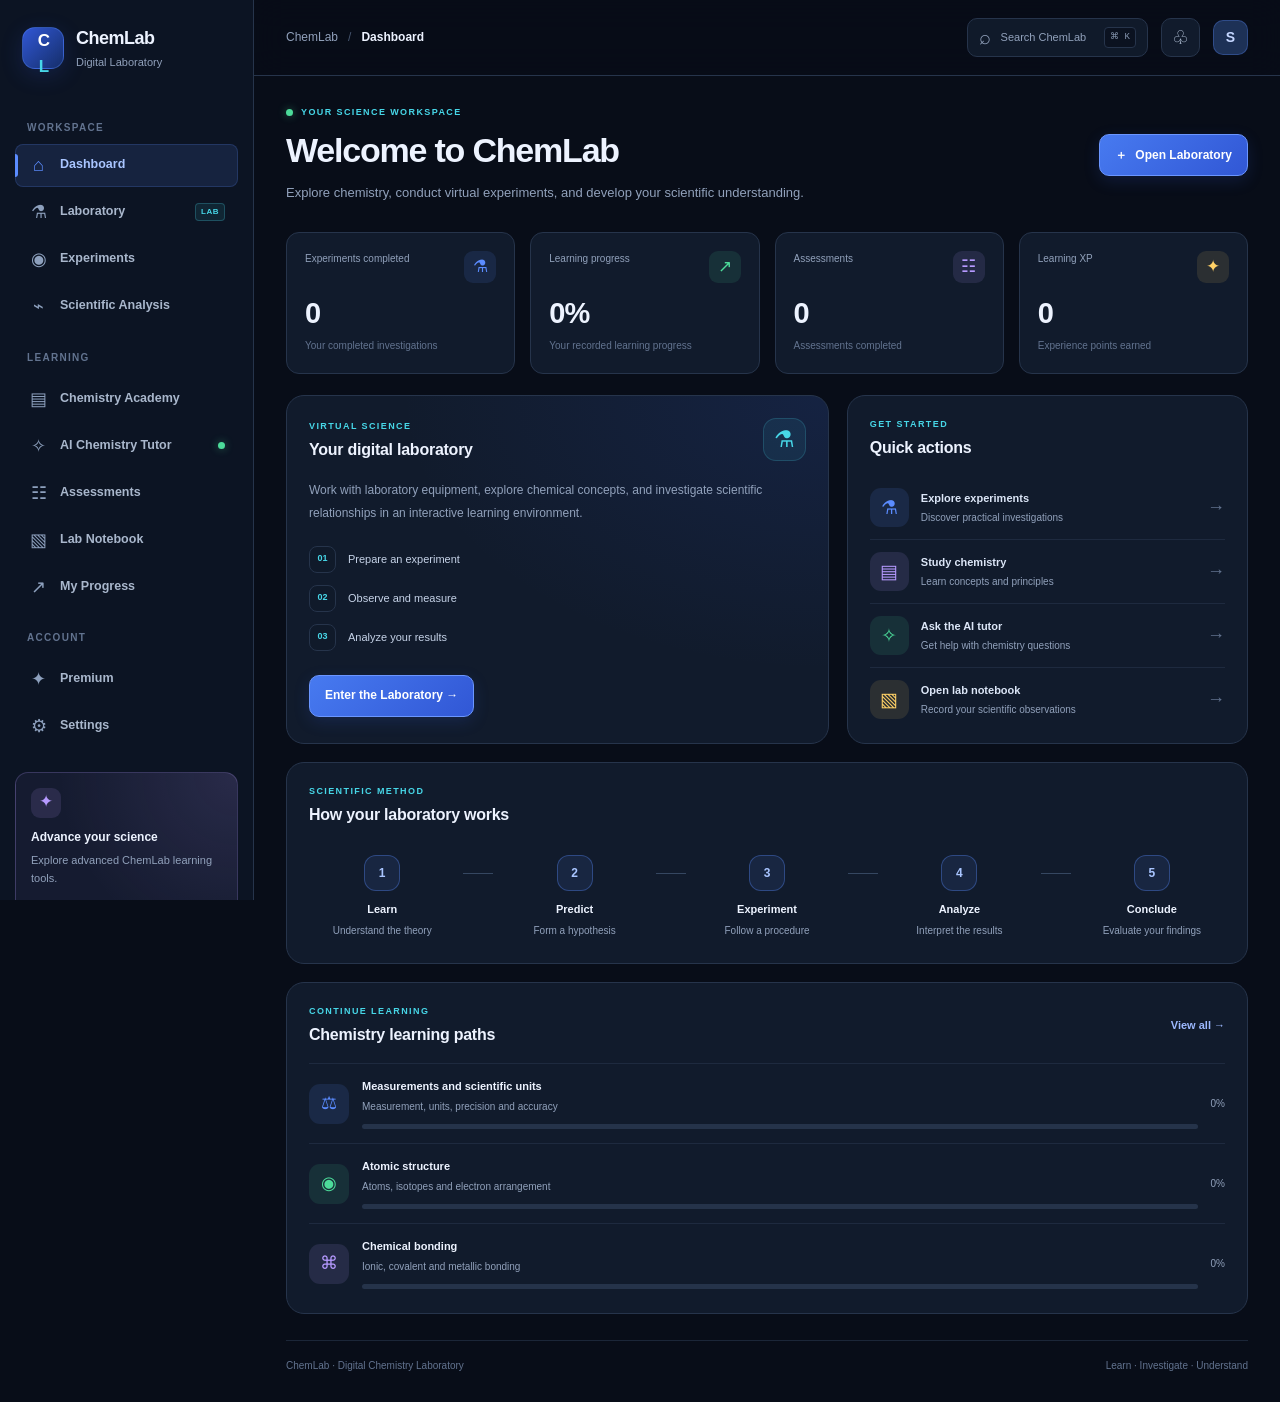
==== commit f670af39: "Update index.html" ====
--- a/index.html
+++ b/index.html
@@ -9,7 +9,8 @@
 
   <title>ChemLab | Digital Chemistry Laboratory</title>
 
-  <link rel="stylesheet" href="css/core.css">
+<link rel="stylesheet" href="css/core.css">
+<link rel="stylesheet" href="css/laboratory.css">
 </head>
 
 <body>
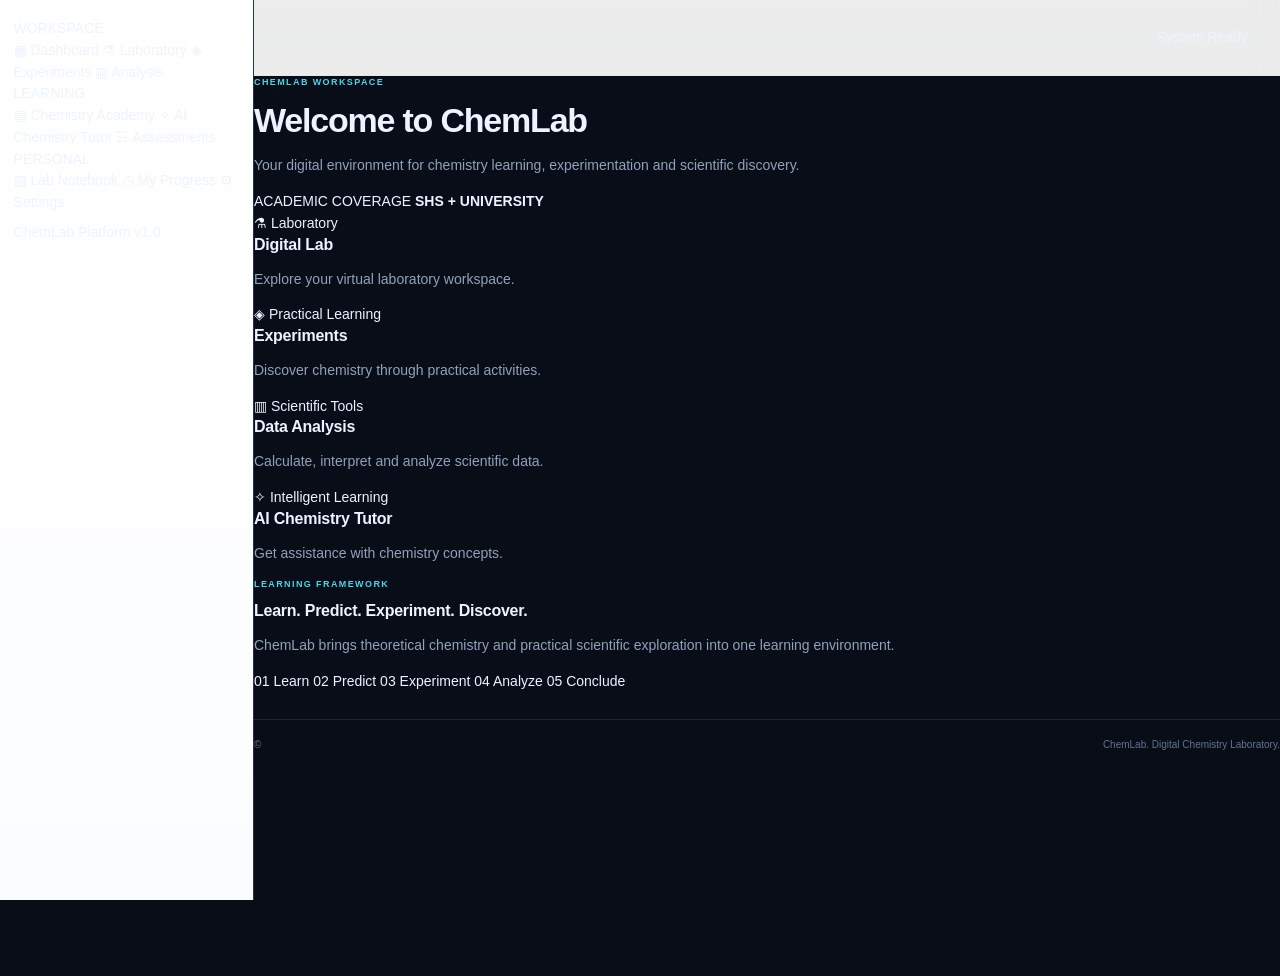
==== commit a8f9bff6: "Create index.html" ====
--- a/index.html
+++ b/index.html
@@ -4,385 +4,163 @@
 <head>
   <meta charset="UTF-8">
   <meta name="viewport" content="width=device-width, initial-scale=1.0">
-  <meta name="theme-color" content="#080d18">
-  <meta name="description" content="ChemLab is a digital chemistry laboratory and learning platform for students and science learners.">
+
+  <meta name="theme-color" content="#ffffff">
+  <meta name="description" content="ChemLab is a professional digital chemistry laboratory and learning platform for advanced secondary and university students.">
 
   <title>ChemLab | Digital Chemistry Laboratory</title>
 
-<link rel="stylesheet" href="css/core.css">
-<link rel="stylesheet" href="css/laboratory.css">
+  <link rel="stylesheet" href="css/core.css">
+  <link rel="stylesheet" href="css/layout.css">
+  <link rel="stylesheet" href="css/components.css">
+  <link rel="stylesheet" href="css/responsive.css">
 </head>
 
 <body>
-  <div class="app-shell">
 
-    <!-- SIDEBAR -->
-    <aside class="sidebar" id="sidebar">
-      <a href="#dashboard" class="brand" aria-label="ChemLab home">
-        <span class="brand-mark">C<span>L</span></span>
-        <span class="brand-copy">
+  <div id="app">
+    <header class="topbar">
+      <a href="#dashboard" class="brand">
+        <span class="brand-mark">CL</span>
+        <span>
           <strong>ChemLab</strong>
-          <small>Digital Laboratory</small>
+          <small>Digital Chemistry Laboratory</small>
         </span>
       </a>
 
-      <div class="sidebar-label">WORKSPACE</div>
+      <div class="topbar-actions">
+        <span class="system-status">
+          <span class="status-dot"></span>
+          System Ready
+        </span>
+      </div>
+    </header>
 
-      <nav class="sidebar-nav" aria-label="Main navigation">
-        <a class="navigation-item active" href="#dashboard">
-          <span class="nav-icon">⌂</span><span>Dashboard</span>
-        </a>
-        <a class="navigation-item" href="#laboratory">
-          <span class="nav-icon">⚗</span><span>Laboratory</span>
-          <span class="nav-badge">LAB</span>
-        </a>
-        <a class="navigation-item" href="#experiments">
-          <span class="nav-icon">◉</span><span>Experiments</span>
-        </a>
-        <a class="navigation-item" href="#analysis">
-          <span class="nav-icon">⌁</span><span>Scientific Analysis</span>
-        </a>
+    <div class="app-layout">
 
-        <div class="sidebar-label">LEARNING</div>
+      <aside class="sidebar">
+        <div class="sidebar-heading">WORKSPACE</div>
 
-        <a class="navigation-item" href="#academy">
-          <span class="nav-icon">▤</span><span>Chemistry Academy</span>
-        </a>
-        <a class="navigation-item" href="#ai-tutor">
-          <span class="nav-icon">✧</span><span>AI Chemistry Tutor</span>
-          <span class="live-dot"></span>
-        </a>
-        <a class="navigation-item" href="#assessments">
-          <span class="nav-icon">☷</span><span>Assessments</span>
-        </a>
-        <a class="navigation-item" href="#notebook">
-          <span class="nav-icon">▧</span><span>Lab Notebook</span>
-        </a>
-        <a class="navigation-item" href="#progress">
-          <span class="nav-icon">↗</span><span>My Progress</span>
-        </a>
+        <nav class="main-navigation">
+          <a href="#dashboard" class="nav-item active">
+            <span>▦</span> Dashboard
+          </a>
+          <a href="#laboratory" class="nav-item">
+            <span>⚗</span> Laboratory
+          </a>
+          <a href="#experiments" class="nav-item">
+            <span>◈</span> Experiments
+          </a>
+          <a href="#analysis" class="nav-item">
+            <span>▥</span> Analysis
+          </a>
 
-        <div class="sidebar-label">ACCOUNT</div>
+          <div class="sidebar-heading">LEARNING</div>
 
-        <a class="navigation-item" href="#premium">
-          <span class="nav-icon">✦</span><span>Premium</span>
-        </a>
-        <a class="navigation-item" href="#settings">
-          <span class="nav-icon">⚙</span><span>Settings</span>
-        </a>
-      </nav>
+          <a href="#academy" class="nav-item">
+            <span>▤</span> Chemistry Academy
+          </a>
+          <a href="#tutor" class="nav-item">
+            <span>✧</span> AI Chemistry Tutor
+          </a>
+          <a href="#assessments" class="nav-item">
+            <span>☷</span> Assessments
+          </a>
 
-      <div class="sidebar-bottom">
-        <div class="premium-card">
-          <div class="premium-symbol">✦</div>
-          <strong>Advance your science</strong>
-          <p>Explore advanced ChemLab learning tools.</p>
-          <a href="#premium" class="premium-link">Explore Premium →</a>
+          <div class="sidebar-heading">PERSONAL</div>
+
+          <a href="#notebook" class="nav-item">
+            <span>▧</span> Lab Notebook
+          </a>
+          <a href="#progress" class="nav-item">
+            <span>◷</span> My Progress
+          </a>
+          <a href="#settings" class="nav-item">
+            <span>⚙</span> Settings
+          </a>
+        </nav>
+
+        <div class="sidebar-footer">
+          <span class="footer-indicator"></span>
+          ChemLab Platform v1.0
         </div>
+      </aside>
 
-        <button class="profile-button" id="profileButton" type="button">
-          <span class="avatar">S</span>
-          <span class="profile-info">
-            <strong>Student Account</strong>
-            <small>Learning workspace</small>
-          </span>
-          <span class="profile-menu-icon">⋯</span>
-        </button>
-      </div>
-    </aside>
+      <main class="main-content" id="main-content">
 
-    <!-- MAIN APPLICATION -->
-    <main class="main-area">
-
-      <header class="topbar">
-        <div class="topbar-left">
-          <button
-            class="icon-button mobile-menu"
-            id="mobileMenu"
-            type="button"
-            aria-label="Open navigation"
-            aria-controls="sidebar"
-            aria-expanded="false"
-          >☰</button>
-
-          <div class="breadcrumb">
-            <span>ChemLab</span>
-            <span class="breadcrumb-separator">/</span>
-            <strong id="pageTitle">Dashboard</strong>
-          </div>
-        </div>
-
-        <div class="topbar-actions">
-          <button
-            class="search-button"
-            id="searchButton"
-            type="button"
-            aria-label="Search ChemLab"
-          >
-            <span>⌕</span>
-            <span>Search ChemLab</span>
-            <kbd>⌘ K</kbd>
-          </button>
-
-          <button
-            class="icon-button notification-button"
-            id="notificationButton"
-            type="button"
-            aria-label="Notifications"
-          >♧</button>
-
-          <button
-            class="topbar-avatar"
-            id="topbarAvatar"
-            type="button"
-            aria-label="Open account"
-          >S</button>
-        </div>
-      </header>
-
-      <!-- ROUTER REPLACES THIS CONTENT WHEN NAVIGATING -->
-      <section class="dashboard" id="appView" aria-live="polite">
-
-        <div class="welcome-row">
+        <section class="welcome-section">
           <div>
-            <div class="eyebrow">
-              <span class="status-dot"></span>
-              YOUR SCIENCE WORKSPACE
-            </div>
+            <span class="eyebrow">CHEMLAB WORKSPACE</span>
             <h1>Welcome to ChemLab</h1>
-            <p class="welcome-description">
-              Explore chemistry, conduct virtual experiments, and
-              develop your scientific understanding.
-            </p>
+            <p>Your digital environment for chemistry learning,
+              experimentation and scientific discovery.</p>
           </div>
 
-          <a class="button button-primary" href="#laboratory">
-            <span>＋</span> Open Laboratory
-          </a>
-        </div>
+          <div class="academic-badge">
+            <span>ACADEMIC COVERAGE</span>
+            <strong>SHS + UNIVERSITY</strong>
+          </div>
+        </section>
 
-        <!-- OVERVIEW -->
-        <div class="stats-grid">
-          <article class="stat-card">
-            <div class="stat-top">
-              <span>Experiments completed</span>
-              <span class="stat-icon blue">⚗</span>
-            </div>
-            <strong class="stat-value" id="statExperiments">0</strong>
-            <small>Your completed investigations</small>
+        <section class="overview-grid">
+
+          <article class="overview-card">
+            <span class="card-icon">⚗</span>
+            <span class="card-label">Laboratory</span>
+            <h2>Digital Lab</h2>
+            <p>Explore your virtual laboratory workspace.</p>
           </article>
 
-          <article class="stat-card">
-            <div class="stat-top">
-              <span>Learning progress</span>
-              <span class="stat-icon green">↗</span>
-            </div>
-            <strong class="stat-value" id="statMastery">0%</strong>
-            <small>Your recorded learning progress</small>
+          <article class="overview-card">
+            <span class="card-icon">◈</span>
+            <span class="card-label">Practical Learning</span>
+            <h2>Experiments</h2>
+            <p>Discover chemistry through practical activities.</p>
           </article>
 
-          <article class="stat-card">
-            <div class="stat-top">
-              <span>Assessments</span>
-              <span class="stat-icon purple">☷</span>
-            </div>
-            <strong class="stat-value" id="statAssessments">0</strong>
-            <small>Assessments completed</small>
+          <article class="overview-card">
+            <span class="card-icon">▥</span>
+            <span class="card-label">Scientific Tools</span>
+            <h2>Data Analysis</h2>
+            <p>Calculate, interpret and analyze scientific data.</p>
           </article>
 
-          <article class="stat-card">
-            <div class="stat-top">
-              <span>Learning XP</span>
-              <span class="stat-icon yellow">✦</span>
-            </div>
-            <strong class="stat-value" id="statXP">0</strong>
-            <small>Experience points earned</small>
+          <article class="overview-card">
+            <span class="card-icon">✧</span>
+            <span class="card-label">Intelligent Learning</span>
+            <h2>AI Chemistry Tutor</h2>
+            <p>Get assistance with chemistry concepts.</p>
           </article>
-        </div>
 
-        <!-- MAIN DASHBOARD GRID -->
-        <div class="dashboard-grid">
+        </section>
 
-          <section class="panel hero-panel">
-            <div class="panel-heading">
-              <div>
-                <div class="eyebrow">VIRTUAL SCIENCE</div>
-                <h2>Your digital laboratory</h2>
-              </div>
-              <span class="panel-icon">⚗</span>
-            </div>
+        <section class="foundation-panel">
+          <div>
+            <span class="eyebrow">LEARNING FRAMEWORK</span>
+            <h2>Learn. Predict. Experiment. Discover.</h2>
+            <p>ChemLab brings theoretical chemistry and practical
+              scientific exploration into one learning environment.</p>
+          </div>
 
-            <p>
-              Work with laboratory equipment, explore chemical
-              concepts, and investigate scientific relationships in
-              an interactive learning environment.
-            </p>
-
-            <div class="hero-features">
-              <div><span>01</span> Prepare an experiment</div>
-              <div><span>02</span> Observe and measure</div>
-              <div><span>03</span> Analyze your results</div>
-            </div>
-
-            <a href="#laboratory" class="button button-primary">
-              Enter the Laboratory →
-            </a>
-          </section>
-
-          <section class="panel quick-actions-panel">
-            <div class="panel-heading">
-              <div>
-                <div class="eyebrow">GET STARTED</div>
-                <h2>Quick actions</h2>
-              </div>
-            </div>
-
-            <a class="quick-action" href="#experiments">
-              <span class="quick-icon blue">⚗</span>
-              <span class="quick-copy">
-                <strong>Explore experiments</strong>
-                <small>Discover practical investigations</small>
-              </span>
-              <span class="action-arrow">→</span>
-            </a>
-
-            <a class="quick-action" href="#academy">
-              <span class="quick-icon purple">▤</span>
-              <span class="quick-copy">
-                <strong>Study chemistry</strong>
-                <small>Learn concepts and principles</small>
-              </span>
-              <span class="action-arrow">→</span>
-            </a>
-
-            <a class="quick-action" href="#ai-tutor">
-              <span class="quick-icon green">✧</span>
-              <span class="quick-copy">
-                <strong>Ask the AI tutor</strong>
-                <small>Get help with chemistry questions</small>
-              </span>
-              <span class="action-arrow">→</span>
-            </a>
-
-            <a class="quick-action" href="#notebook">
-              <span class="quick-icon yellow">▧</span>
-              <span class="quick-copy">
-                <strong>Open lab notebook</strong>
-                <small>Record your scientific observations</small>
-              </span>
-              <span class="action-arrow">→</span>
-            </a>
-          </section>
-
-          <section class="panel workflow-panel">
-            <div class="panel-heading">
-              <div>
-                <div class="eyebrow">SCIENTIFIC METHOD</div>
-                <h2>How your laboratory works</h2>
-              </div>
-            </div>
-
-            <div class="workflow">
-              <div class="workflow-step">
-                <span class="workflow-number">1</span>
-                <div>
-                  <strong>Learn</strong>
-                  <small>Understand the theory</small>
-                </div>
-              </div>
-              <div class="workflow-connector"></div>
-              <div class="workflow-step">
-                <span class="workflow-number">2</span>
-                <div>
-                  <strong>Predict</strong>
-                  <small>Form a hypothesis</small>
-                </div>
-              </div>
-              <div class="workflow-connector"></div>
-              <div class="workflow-step">
-                <span class="workflow-number">3</span>
-                <div>
-                  <strong>Experiment</strong>
-                  <small>Follow a procedure</small>
-                </div>
-              </div>
-              <div class="workflow-connector"></div>
-              <div class="workflow-step">
-                <span class="workflow-number">4</span>
-                <div>
-                  <strong>Analyze</strong>
-                  <small>Interpret the results</small>
-                </div>
-              </div>
-              <div class="workflow-connector"></div>
-              <div class="workflow-step">
-                <span class="workflow-number">5</span>
-                <div>
-                  <strong>Conclude</strong>
-                  <small>Evaluate your findings</small>
-                </div>
-              </div>
-            </div>
-          </section>
-
-          <section class="panel learning-panel">
-            <div class="panel-heading">
-              <div>
-                <div class="eyebrow">CONTINUE LEARNING</div>
-                <h2>Chemistry learning paths</h2>
-              </div>
-              <a class="text-link" href="#academy">View all →</a>
-            </div>
-
-            <div class="learning-item">
-              <div class="learning-icon blue">⚖</div>
-              <div class="learning-copy">
-                <strong>Measurements and scientific units</strong>
-                <small>Measurement, units, precision and accuracy</small>
-                <div class="progress-track">
-                  <span style="width:0%"></span>
-                </div>
-              </div>
-              <span class="learning-percent">0%</span>
-            </div>
-
-            <div class="learning-item">
-              <div class="learning-icon green">◉</div>
-              <div class="learning-copy">
-                <strong>Atomic structure</strong>
-                <small>Atoms, isotopes and electron arrangement</small>
-                <div class="progress-track">
-                  <span style="width:0%"></span>
-                </div>
-              </div>
-              <span class="learning-percent">0%</span>
-            </div>
-
-            <div class="learning-item">
-              <div class="learning-icon purple">⌘</div>
-              <div class="learning-copy">
-                <strong>Chemical bonding</strong>
-                <small>Ionic, covalent and metallic bonding</small>
-                <div class="progress-track">
-                  <span style="width:0%"></span>
-                </div>
-              </div>
-              <span class="learning-percent">0%</span>
-            </div>
-          </section>
-        </div>
+          <div class="learning-steps">
+            <span>01 Learn</span>
+            <span>02 Predict</span>
+            <span>03 Experiment</span>
+            <span>04 Analyze</span>
+            <span>05 Conclude</span>
+          </div>
+        </section>
 
         <footer class="app-footer">
-          <span>ChemLab · Digital Chemistry Laboratory</span>
-          <span>Learn · Investigate · Understand</span>
+          © <span id="current-year"></span> ChemLab.
+          Digital Chemistry Laboratory.
         </footer>
-      </section>
-    </main>
+
+      </main>
+    </div>
   </div>
 
-  <!-- Scripts are loaded in order: router first, application second. -->
- <script src="js/router.js"></script>
-<script src="js/app.js"></script>
-<script src="js/laboratory.js"></script>
+  <script src="js/core.js"></script>
+  <script src="js/app.js"></script>
 </body>
 </html>
--- a/css/layout.css
+++ b/css/layout.css
@@ -0,0 +1,3079 @@
+/* =========================================================
+   CHEMLAB
+   PROFESSIONAL DIGITAL CHEMISTRY LABORATORY
+   Stage 2.3 — Application Layout
+   ========================================================= */
+
+
+/* =========================================================
+   01. APPLICATION SHELL
+   ========================================================= */
+
+.app-shell {
+    min-height: 100vh;
+    width: 100%;
+}
+
+
+/* =========================================================
+   02. SIDEBAR
+   ========================================================= */
+
+.sidebar {
+    position: fixed;
+
+    top: 0;
+    left: 0;
+    bottom: 0;
+
+    z-index: 100;
+
+    width: var(--sidebar-width);
+
+    display: flex;
+    flex-direction: column;
+
+    padding: 1.15rem 0.85rem;
+
+    background:
+        linear-gradient(
+            180deg,
+            #ffffff 0%,
+            #fbfcff 100%
+        );
+
+    border-right:
+        1px solid var(--border);
+
+    overflow-y: auto;
+
+    transition:
+        transform var(--transition-slow),
+        box-shadow var(--transition-slow);
+}
+
+
+/* =========================================================
+   03. SIDEBAR BRAND
+   ========================================================= */
+
+.sidebar-brand {
+    display: flex;
+
+    align-items: center;
+    justify-content: space-between;
+
+    min-height: 52px;
+
+    padding:
+        0 0.55rem 1.15rem;
+
+    border-bottom:
+        1px solid var(--border-light);
+}
+
+
+.brand {
+    display: inline-flex;
+
+    align-items: center;
+
+    gap: 0.7rem;
+
+    min-width: 0;
+}
+
+
+.brand-mark {
+    display: flex;
+
+    align-items: center;
+    justify-content: center;
+
+    width: 38px;
+    height: 38px;
+
+    flex-shrink: 0;
+
+    border-radius: 11px;
+
+    color: #ffffff;
+
+    background:
+        linear-gradient(
+            135deg,
+            var(--primary),
+            var(--secondary)
+        );
+
+    box-shadow:
+        0 7px 18px rgba(49, 87, 213, 0.18);
+}
+
+
+.brand-flask {
+    font-size: 1.35rem;
+    line-height: 1;
+}
+
+
+.brand-copy {
+    display: flex;
+
+    flex-direction: column;
+
+    min-width: 0;
+}
+
+
+.brand-copy strong {
+    color: var(--text-primary);
+
+    font-size: 1rem;
+    font-weight: var(--weight-bold);
+
+    letter-spacing: -0.02em;
+}
+
+
+.brand-copy small {
+    margin-top: 1px;
+
+    color: var(--text-muted);
+
+    font-size: 0.63rem;
+    font-weight: var(--weight-medium);
+
+    letter-spacing: 0.02em;
+}
+
+
+.sidebar-close {
+    display: none;
+}
+
+
+/* =========================================================
+   04. SIDEBAR SECTIONS
+   ========================================================= */
+
+.sidebar-section {
+    margin-top: 1.25rem;
+}
+
+
+.sidebar-section-label {
+    display: block;
+
+    padding:
+        0 0.65rem 0.5rem;
+
+    color: var(--text-light);
+
+    font-size: 0.63rem;
+    font-weight: var(--weight-bold);
+
+    letter-spacing: 0.12em;
+
+    text-transform: uppercase;
+}
+
+
+/* =========================================================
+   05. SIDEBAR NAVIGATION
+   ========================================================= */
+
+.sidebar-nav {
+    display: flex;
+
+    flex-direction: column;
+
+    gap: 3px;
+}
+
+
+.nav-link {
+    position: relative;
+
+    display: flex;
+
+    align-items: center;
+
+    gap: 0.75rem;
+
+    min-height: 42px;
+
+    padding:
+        0.65rem
+        0.7rem;
+
+    border-radius: var(--radius-sm);
+
+    color: var(--text-secondary);
+
+    font-size: var(--text-sm);
+    font-weight: var(--weight-medium);
+
+    transition:
+        color var(--transition-fast),
+        background var(--transition-fast),
+        transform var(--transition-fast);
+}
+
+
+.nav-link:hover {
+    color: var(--primary);
+
+    background:
+        var(--primary-soft);
+}
+
+
+.nav-link.active {
+    color: var(--primary);
+
+    background:
+        linear-gradient(
+            90deg,
+            rgba(49, 87, 213, 0.10),
+            rgba(108, 99, 255, 0.06)
+        );
+
+    font-weight: var(--weight-semibold);
+}
+
+
+.nav-link.active::before {
+    content: "";
+
+    position: absolute;
+
+    left: -0.85rem;
+
+    top: 8px;
+    bottom: 8px;
+
+    width: 3px;
+
+    border-radius:
+        0 5px 5px 0;
+
+    background:
+        linear-gradient(
+            180deg,
+            var(--primary),
+            var(--secondary)
+        );
+}
+
+
+.nav-icon {
+    display: inline-flex;
+
+    align-items: center;
+    justify-content: center;
+
+    width: 22px;
+
+    flex-shrink: 0;
+
+    color: currentColor;
+
+    font-size: 1rem;
+
+    line-height: 1;
+}
+
+
+.nav-label {
+    flex: 1;
+
+    white-space: nowrap;
+}
+
+
+.nav-badge {
+    padding:
+        0.18rem
+        0.4rem;
+
+    border-radius: var(--radius-pill);
+
+    color: var(--primary);
+
+    background: var(--primary-light);
+
+    font-size: 0.58rem;
+    font-weight: var(--weight-bold);
+
+    text-transform: uppercase;
+}
+
+
+.nav-live-dot {
+    width: 6px;
+    height: 6px;
+
+    border-radius: 50%;
+
+    background: var(--success);
+
+    box-shadow:
+        0 0 0 3px rgba(22, 156, 114, 0.08);
+}
+
+
+/* =========================================================
+   06. SIDEBAR PREMIUM
+   ========================================================= */
+
+.sidebar-premium {
+    display: flex;
+
+    flex-direction: column;
+
+    gap: 0.6rem;
+
+    margin:
+        auto 0.15rem
+        0.85rem;
+
+    padding: 1rem;
+
+    border:
+        1px solid rgba(124, 77, 206, 0.12);
+
+    border-radius: var(--radius-lg);
+
+    background:
+        linear-gradient(
+            145deg,
+            #f5efff,
+            #f8f6ff
+        );
+
+    box-shadow:
+        0 5px 18px rgba(124, 77, 206, 0.05);
+}
+
+
+.premium-icon {
+    display: flex;
+
+    align-items: center;
+    justify-content: center;
+
+    width: 32px;
+    height: 32px;
+
+    border-radius: 9px;
+
+    color: #ffffff;
+
+    background:
+        linear-gradient(
+            135deg,
+            var(--premium),
+            var(--secondary)
+        );
+
+    font-size: 0.95rem;
+}
+
+
+.premium-copy {
+    display: flex;
+
+    flex-direction: column;
+
+    gap: 2px;
+}
+
+
+.premium-copy strong {
+    color: var(--premium-dark);
+
+    font-size: var(--text-sm);
+}
+
+
+.premium-copy span {
+    color: #7d7090;
+
+    font-size: 0.68rem;
+
+    line-height: 1.35;
+}
+
+
+.premium-link {
+    display: inline-flex;
+
+    align-items: center;
+    justify-content: center;
+
+    min-height: 32px;
+
+    border-radius: var(--radius-sm);
+
+    color: var(--premium-dark);
+
+    background:
+        rgba(124, 77, 206, 0.08);
+
+    font-size: var(--text-xs);
+    font-weight: var(--weight-semibold);
+
+    transition:
+        background var(--transition-fast),
+        color var(--transition-fast);
+}
+
+
+.premium-link:hover {
+    color: #ffffff;
+
+    background:
+        var(--premium);
+}
+
+
+/* =========================================================
+   07. SIDEBAR FOOTER
+   ========================================================= */
+
+.sidebar-footer {
+    padding-top: 0.5rem;
+
+    border-top:
+        1px solid var(--border-light);
+}
+
+
+/* =========================================================
+   08. MAIN CONTENT
+   ========================================================= */
+
+.main-content {
+    min-height: 100vh;
+
+    margin-left: var(--sidebar-width);
+
+    display: flex;
+
+    flex-direction: column;
+}
+
+
+/* =========================================================
+   09. TOPBAR
+   ========================================================= */
+
+.topbar {
+    position: sticky;
+
+    top: 0;
+
+    z-index: 60;
+
+    height: var(--topbar-height);
+
+    display: flex;
+
+    align-items: center;
+    justify-content: space-between;
+
+    padding:
+        0 2rem;
+
+    border-bottom:
+        1px solid rgba(227, 232, 241, 0.9);
+
+    background:
+        rgba(255, 255, 255, 0.92);
+
+    backdrop-filter:
+        blur(16px);
+
+    -webkit-backdrop-filter:
+        blur(16px);
+}
+
+
+.topbar-left {
+    display: flex;
+
+    align-items: center;
+
+    min-width: 0;
+}
+
+
+.mobile-menu-button {
+    display: none;
+
+    margin-right: 0.75rem;
+}
+
+
+/* =========================================================
+   10. BREADCRUMB
+   ========================================================= */
+
+.breadcrumb {
+    display: flex;
+
+    align-items: center;
+
+    gap: 0.55rem;
+
+    min-width: 0;
+
+    font-size: var(--text-sm);
+}
+
+
+.breadcrumb-root {
+    color: var(--text-muted);
+}
+
+
+.breadcrumb-separator {
+    color: var(--text-light);
+}
+
+
+.breadcrumb-current {
+    overflow: hidden;
+
+    color: var(--text-primary);
+
+    font-weight: var(--weight-semibold);
+
+    text-overflow: ellipsis;
+
+    white-space: nowrap;
+}
+
+
+/* =========================================================
+   11. TOPBAR ACTIONS
+   ========================================================= */
+
+.topbar-actions {
+    display: flex;
+
+    align-items: center;
+
+    gap: 0.55rem;
+}
+
+
+.topbar-action {
+    display: inline-flex;
+
+    align-items: center;
+
+    gap: 0.65rem;
+
+    min-height: 40px;
+
+    padding:
+        0 0.5rem
+        0 0.75rem;
+
+    border:
+        1px solid var(--border);
+
+    border-radius: var(--radius-sm);
+
+    color: var(--text-muted);
+
+    background: var(--surface);
+
+    cursor: pointer;
+
+    transition:
+        border-color var(--transition-fast),
+        color var(--transition-fast),
+        background var(--transition-fast);
+}
+
+
+.topbar-action:hover {
+    color: var(--primary);
+
+    border-color:
+        rgba(49, 87, 213, 0.14);
+
+    background:
+        var(--primary-soft);
+}
+
+
+.topbar-action > span {
+    font-size: 1.15rem;
+}
+
+
+.notification-button {
+    position: relative;
+}
+
+
+.notification-indicator {
+    position: absolute;
+
+    top: 8px;
+    right: 8px;
+
+    width: 6px;
+    height: 6px;
+
+    border-radius: 50%;
+
+    background: var(--danger);
+
+    border:
+        2px solid var(--surface);
+}
+
+
+.profile-trigger {
+    display: flex;
+
+    align-items: center;
+
+    gap: 0.6rem;
+
+    min-height: 44px;
+
+    padding:
+        0.25rem
+        0.35rem
+        0.25rem
+        0.4rem;
+
+    border-radius: var(--radius-sm);
+
+    background: transparent;
+
+    cursor: pointer;
+
+    transition:
+        background var(--transition-fast);
+}
+
+
+.profile-trigger:hover {
+    background: var(--surface-muted);
+}
+
+
+.profile-trigger-copy {
+    display: flex;
+
+    flex-direction: column;
+
+    align-items: flex-start;
+
+    min-width: 0;
+}
+
+
+.profile-trigger-copy strong {
+    max-width: 110px;
+
+    overflow: hidden;
+
+    color: var(--text-primary);
+
+    font-size: var(--text-sm);
+
+    text-overflow: ellipsis;
+
+    white-space: nowrap;
+}
+
+
+.profile-trigger-copy small {
+    color: var(--text-muted);
+
+    font-size: 0.65rem;
+}
+
+
+.profile-chevron {
+    color: var(--text-muted);
+
+    font-size: 0.9rem;
+}
+
+
+/* =========================================================
+   12. PAGE CONTAINER
+   ========================================================= */
+
+.page-container {
+    width: 100%;
+    max-width: var(--content-max-width);
+
+    margin: 0 auto;
+
+    padding:
+        2.1rem 2rem 3rem;
+}
+
+
+/* =========================================================
+   13. PAGE SYSTEM
+   ========================================================= */
+
+.app-page {
+    display: none;
+
+    width: 100%;
+
+    animation:
+        page-enter 260ms var(--ease);
+}
+
+
+.app-page.active {
+    display: block;
+}
+
+
+@keyframes page-enter {
+
+    from {
+        opacity: 0;
+        transform: translateY(5px);
+    }
+
+    to {
+        opacity: 1;
+        transform: translateY(0);
+    }
+
+}
+
+
+/* =========================================================
+   14. PAGE HEADER
+   ========================================================= */
+
+.page-header {
+    display: flex;
+
+    align-items: flex-end;
+    justify-content: space-between;
+
+    gap: 2rem;
+
+    margin-bottom: 1.75rem;
+}
+
+
+.page-header > div:first-child {
+    min-width: 0;
+}
+
+
+.page-header .eyebrow {
+    margin-bottom: 0.55rem;
+}
+
+
+.page-header h1 {
+    margin-bottom: 0.55rem;
+}
+
+
+.page-header p {
+    max-width: 680px;
+
+    font-size: var(--text-sm);
+}
+
+
+.page-header-actions {
+    display: flex;
+
+    align-items: center;
+
+    gap: 0.65rem;
+
+    flex-shrink: 0;
+}
+
+
+/* =========================================================
+   15. DASHBOARD HEADER
+   ========================================================= */
+
+.dashboard-header {
+    margin-bottom: 1.5rem;
+}
+
+
+/* =========================================================
+   16. DASHBOARD STATUS CARD
+   ========================================================= */
+
+.dashboard-status-card {
+    display: grid;
+
+    grid-template-columns:
+        minmax(0, 1.4fr)
+        minmax(250px, 1fr);
+
+    gap: 2rem;
+
+    margin-bottom: 1.25rem;
+
+    padding: 1.2rem 1.35rem;
+
+    border:
+        1px solid rgba(49, 87, 213, 0.11);
+
+    border-radius: var(--radius-lg);
+
+    background:
+        linear-gradient(
+            135deg,
+            #ffffff,
+            #f5f8ff
+        );
+
+    box-shadow:
+        var(--shadow-xs);
+}
+
+
+.status-card-main {
+    display: flex;
+
+    align-items: center;
+
+    gap: 1rem;
+}
+
+
+.status-icon {
+    display: flex;
+
+    align-items: center;
+    justify-content: center;
+
+    width: 48px;
+    height: 48px;
+
+    flex-shrink: 0;
+
+    border-radius: 13px;
+
+    color: var(--primary);
+
+    background: var(--primary-light);
+
+    font-size: 1.25rem;
+}
+
+
+.status-label {
+    margin-bottom: 0.2rem;
+
+    color: var(--primary);
+
+    font-size: 0.62rem;
+}
+
+
+.status-card-main h3 {
+    margin-bottom: 0.2rem;
+
+    font-size: var(--text-lg);
+}
+
+
+.status-card-main p {
+    font-size: var(--text-xs);
+}
+
+
+.status-card-progress {
+    display: flex;
+
+    justify-content: center;
+
+    flex-direction: column;
+}
+
+
+.progress-heading {
+    display: flex;
+
+    align-items: center;
+    justify-content: space-between;
+
+    gap: 1rem;
+
+    margin-bottom: 0.55rem;
+
+    color: var(--text-secondary);
+
+    font-size: var(--text-xs);
+}
+
+
+.progress-heading strong {
+    color: var(--text-primary);
+}
+
+
+.status-card-progress small {
+    display: block;
+
+    margin-top: 0.55rem;
+
+    color: var(--text-muted);
+
+    font-size: 0.68rem;
+}
+
+
+/* =========================================================
+   17. STATISTICS GRID
+   ========================================================= */
+
+.stats-grid {
+    display: grid;
+
+    grid-template-columns:
+        repeat(4, minmax(0, 1fr));
+
+    gap: 1rem;
+
+    margin-bottom: 1.5rem;
+}
+
+
+.stat-card {
+    padding: 1.1rem 1.15rem;
+
+    border:
+        1px solid var(--border);
+
+    border-radius: var(--radius-md);
+
+    background: var(--surface);
+
+    box-shadow: var(--shadow-xs);
+
+    transition:
+        transform var(--transition),
+        box-shadow var(--transition),
+        border-color var(--transition);
+}
+
+
+.stat-card:hover {
+    transform: translateY(-2px);
+
+    border-color:
+        rgba(49, 87, 213, 0.12);
+
+    box-shadow: var(--shadow-sm);
+}
+
+
+.stat-card-top {
+    display: flex;
+
+    align-items: center;
+    justify-content: space-between;
+
+    gap: 1rem;
+
+    margin-bottom: 0.8rem;
+}
+
+
+.stat-icon {
+    display: inline-flex;
+
+    align-items: center;
+    justify-content: center;
+
+    width: 32px;
+    height: 32px;
+
+    border-radius: 9px;
+
+    color: var(--primary);
+
+    background: var(--primary-light);
+
+    font-size: 0.78rem;
+    font-weight: var(--weight-bold);
+}
+
+
+.stat-label {
+    color: var(--text-light);
+
+    font-size: 0.62rem;
+    font-weight: var(--weight-bold);
+
+    letter-spacing: 0.08em;
+}
+
+
+.stat-value {
+    margin-bottom: 0.3rem;
+
+    color: var(--text-primary);
+
+    font-size: 1.75rem;
+    font-weight: var(--weight-bold);
+
+    letter-spacing: -0.04em;
+}
+
+
+.stat-footer {
+    color: var(--text-muted);
+
+    font-size: 0.7rem;
+}
+
+
+/* =========================================================
+   18. DASHBOARD GRID
+   ========================================================= */
+
+.dashboard-grid {
+    display: grid;
+
+    grid-template-columns:
+        minmax(0, 1.25fr)
+        minmax(320px, 0.75fr);
+
+    gap: 1rem;
+
+    margin-bottom: 2.25rem;
+}
+
+
+.dashboard-learning-card,
+.dashboard-lab-card {
+    min-width: 0;
+}
+
+
+/* =========================================================
+   19. LEARNING FEATURE
+   ========================================================= */
+
+.learning-feature {
+    display: grid;
+
+    grid-template-columns:
+        auto
+        minmax(0, 1fr)
+        auto;
+
+    align-items: center;
+
+    gap: 1rem;
+
+    padding: 1.35rem;
+}
+
+
+.learning-feature-icon {
+    display: flex;
+
+    align-items: center;
+    justify-content: center;
+
+    width: 56px;
+    height: 56px;
+
+    border-radius: 15px;
+
+    color: var(--primary);
+
+    background:
+        linear-gradient(
+            145deg,
+            var(--primary-light),
+            var(--secondary-light)
+        );
+
+    font-size: 1.35rem;
+    font-weight: var(--weight-bold);
+}
+
+
+.learning-feature-content {
+    min-width: 0;
+}
+
+
+.subject-tag {
+    display: inline-flex;
+
+    margin-bottom: 0.4rem;
+
+    color: var(--primary);
+
+    font-size: 0.62rem;
+    font-weight: var(--weight-bold);
+
+    letter-spacing: 0.08em;
+}
+
+
+.learning-feature-content h3 {
+    margin-bottom: 0.35rem;
+
+    font-size: var(--text-md);
+}
+
+
+.learning-feature-content p {
+    max-width: 520px;
+
+    margin-bottom: 0.65rem;
+
+    font-size: var(--text-xs);
+
+    line-height: 1.55;
+}
+
+
+.learning-meta {
+    display: flex;
+
+    flex-wrap: wrap;
+
+    gap: 0.65rem;
+
+    color: var(--text-muted);
+
+    font-size: 0.67rem;
+}
+
+
+/* =========================================================
+   20. LAB PREVIEW
+   ========================================================= */
+
+.lab-preview {
+    padding: 1rem;
+}
+
+
+.lab-preview-grid {
+    display: grid;
+
+    grid-template-columns:
+        repeat(2, minmax(0, 1fr));
+
+    gap: 0.6rem;
+}
+
+
+.lab-preview-cell {
+    display: flex;
+
+    flex-direction: column;
+
+    align-items: flex-start;
+
+    gap: 0.25rem;
+
+    min-height: 112px;
+
+    padding: 0.9rem;
+
+    border:
+        1px solid var(--border-light);
+
+    border-radius: var(--radius-md);
+
+    background: var(--surface-soft);
+
+    transition:
+        background var(--transition-fast),
+        border-color var(--transition-fast);
+}
+
+
+.lab-preview-cell:hover {
+    border-color:
+        rgba(49, 87, 213, 0.12);
+
+    background: var(--primary-soft);
+}
+
+
+.lab-preview-icon {
+    display: flex;
+
+    align-items: center;
+    justify-content: center;
+
+    width: 30px;
+    height: 30px;
+
+    margin-bottom: 0.25rem;
+
+    border-radius: 8px;
+
+    color: var(--primary);
+
+    background: var(--primary-light);
+
+    font-size: 0.9rem;
+}
+
+
+.lab-preview-cell strong {
+    font-size: var(--text-sm);
+}
+
+
+.lab-preview-cell small {
+    color: var(--text-muted);
+
+    font-size: 0.67rem;
+}
+
+
+/* =========================================================
+   21. SECTION BLOCK
+   ========================================================= */
+
+.section-block {
+    margin-top: 2.25rem;
+}
+
+
+.section-heading {
+    display: flex;
+
+    align-items: flex-end;
+    justify-content: space-between;
+
+    margin-bottom: 1rem;
+}
+
+
+.section-heading h2 {
+    margin-bottom: 0.25rem;
+}
+
+
+.section-heading p {
+    font-size: var(--text-sm);
+}
+
+
+/* =========================================================
+   22. SCIENTIFIC WORKFLOW
+   ========================================================= */
+
+.workflow-grid {
+    display: grid;
+
+    grid-template-columns:
+        repeat(6, minmax(0, 1fr));
+
+    gap: 0.7rem;
+}
+
+
+.workflow-step {
+    position: relative;
+
+    min-height: 180px;
+
+    padding: 1rem;
+
+    border:
+        1px solid var(--border);
+
+    border-radius: var(--radius-md);
+
+    background: var(--surface);
+
+    box-shadow: var(--shadow-xs);
+
+    transition:
+        transform var(--transition),
+        border-color var(--transition),
+        box-shadow var(--transition);
+}
+
+
+.workflow-step:hover {
+    transform: translateY(-2px);
+
+    border-color:
+        rgba(49, 87, 213, 0.13);
+
+    box-shadow: var(--shadow-sm);
+}
+
+
+.workflow-number {
+    position: absolute;
+
+    top: 0.8rem;
+    right: 0.8rem;
+
+    color: var(--text-light);
+
+    font-size: 0.6rem;
+    font-weight: var(--weight-bold);
+}
+
+
+.workflow-icon {
+    display: flex;
+
+    align-items: center;
+    justify-content: center;
+
+    width: 36px;
+    height: 36px;
+
+    margin-bottom: 1rem;
+
+    border-radius: 10px;
+
+    color: var(--primary);
+
+    background: var(--primary-light);
+
+    font-size: 0.95rem;
+}
+
+
+.workflow-step strong {
+    display: block;
+
+    margin-bottom: 0.35rem;
+
+    font-size: var(--text-sm);
+}
+
+
+.workflow-step p {
+    font-size: 0.7rem;
+
+    line-height: 1.5;
+}
+
+
+/* =========================================================
+   23. QUICK ACCESS
+   ========================================================= */
+
+.quick-access-grid {
+    display: grid;
+
+    grid-template-columns:
+        repeat(4, minmax(0, 1fr));
+
+    gap: 0.8rem;
+}
+
+
+.quick-card {
+    display: flex;
+
+    align-items: center;
+
+    gap: 0.8rem;
+
+    min-width: 0;
+
+    padding: 1rem;
+
+    border:
+        1px solid var(--border);
+
+    border-radius: var(--radius-md);
+
+    background: var(--surface);
+
+    box-shadow: var(--shadow-xs);
+
+    transition:
+        transform var(--transition),
+        border-color var(--transition),
+        box-shadow var(--transition);
+}
+
+
+.quick-card:hover {
+    transform: translateY(-2px);
+
+    border-color:
+        rgba(49, 87, 213, 0.14);
+
+    box-shadow: var(--shadow-sm);
+}
+
+
+.quick-card-icon {
+    display: flex;
+
+    align-items: center;
+    justify-content: center;
+
+    width: 40px;
+    height: 40px;
+
+    flex-shrink: 0;
+
+    border-radius: 10px;
+
+    color: var(--primary);
+
+    background: var(--primary-light);
+
+    font-size: 1rem;
+}
+
+
+.quick-card-content {
+    display: flex;
+
+    flex-direction: column;
+
+    gap: 2px;
+
+    min-width: 0;
+}
+
+
+.quick-card-content strong {
+    overflow: hidden;
+
+    color: var(--text-primary);
+
+    font-size: var(--text-sm);
+
+    text-overflow: ellipsis;
+
+    white-space: nowrap;
+}
+
+
+.quick-card-content small {
+    overflow: hidden;
+
+    color: var(--text-muted);
+
+    font-size: 0.66rem;
+
+    text-overflow: ellipsis;
+
+    white-space: nowrap;
+}
+
+
+.quick-arrow {
+    margin-left: auto;
+
+    color: var(--text-light);
+
+    transition:
+        transform var(--transition-fast),
+        color var(--transition-fast);
+}
+
+
+.quick-card:hover .quick-arrow {
+    color: var(--primary);
+
+    transform: translateX(3px);
+}
+
+
+/* =========================================================
+   24. LEARNING ACADEMY
+   ========================================================= */
+
+.academy-hero {
+    display: flex;
+
+    align-items: center;
+    justify-content: space-between;
+
+    gap: 2rem;
+
+    min-height: 190px;
+
+    margin-bottom: 1.25rem;
+
+    padding: 1.7rem 1.8rem;
+
+    overflow: hidden;
+
+    background:
+        linear-gradient(
+            135deg,
+            #ffffff,
+            #f1f5ff
+        );
+}
+
+
+.academy-hero h2 {
+    max-width: 680px;
+
+    margin-bottom: 0.5rem;
+
+    font-size: 1.5rem;
+}
+
+
+.academy-hero p {
+    max-width: 680px;
+
+    font-size: var(--text-sm);
+}
+
+
+.academy-hero-symbol {
+    display: flex;
+
+    align-items: center;
+    justify-content: center;
+
+    width: 130px;
+    height: 130px;
+
+    flex-shrink: 0;
+
+    border-radius: 35px;
+
+    color: rgba(49, 87, 213, 0.8);
+
+    background:
+        radial-gradient(
+            circle,
+            rgba(49, 87, 213, 0.13),
+            rgba(108, 99, 255, 0.05)
+        );
+
+    font-size: 3rem;
+    font-weight: var(--weight-bold);
+}
+
+
+.subject-grid {
+    display: grid;
+
+    grid-template-columns:
+        repeat(3, minmax(0, 1fr));
+
+    gap: 1rem;
+}
+
+
+.subject-card {
+    display: flex;
+
+    flex-direction: column;
+
+    align-items: flex-start;
+
+    min-height: 250px;
+
+    padding: 1.25rem;
+
+    border:
+        1px solid var(--border);
+
+    border-radius: var(--radius-lg);
+
+    background: var(--surface);
+
+    box-shadow: var(--shadow-xs);
+
+    transition:
+        transform var(--transition),
+        border-color var(--transition),
+        box-shadow var(--transition);
+}
+
+
+.subject-card:hover {
+    transform: translateY(-3px);
+
+    border-color:
+        rgba(49, 87, 213, 0.14);
+
+    box-shadow: var(--shadow-md);
+}
+
+
+.subject-icon {
+    display: flex;
+
+    align-items: center;
+    justify-content: center;
+
+    width: 44px;
+    height: 44px;
+
+    margin-bottom: 1rem;
+
+    border-radius: 12px;
+
+    color: var(--primary);
+
+    background: var(--primary-light);
+
+    font-size: 1.1rem;
+}
+
+
+.subject-level {
+    margin-bottom: 0.35rem;
+
+    color: var(--primary);
+
+    font-size: 0.61rem;
+    font-weight: var(--weight-bold);
+
+    letter-spacing: 0.1em;
+}
+
+
+.subject-card h3 {
+    margin-bottom: 0.45rem;
+}
+
+
+.subject-card p {
+    margin-bottom: 1rem;
+
+    font-size: var(--text-sm);
+
+    line-height: 1.55;
+}
+
+
+.subject-card .button {
+    margin-top: auto;
+}
+
+
+/* =========================================================
+   25. LABORATORY MODES
+   ========================================================= */
+
+.lab-mode-grid {
+    display: grid;
+
+    grid-template-columns:
+        repeat(3, minmax(0, 1fr));
+
+    gap: 1rem;
+
+    margin-bottom: 1.25rem;
+}
+
+
+.lab-mode-card {
+    display: flex;
+
+    flex-direction: column;
+
+    align-items: flex-start;
+
+    min-height: 400px;
+
+    padding: 1.4rem;
+
+    border:
+        1px solid var(--border);
+
+    border-radius: var(--radius-lg);
+
+    background: var(--surface);
+
+    box-shadow: var(--shadow-xs);
+
+    transition:
+        transform var(--transition),
+        border-color var(--transition),
+        box-shadow var(--transition);
+}
+
+
+.lab-mode-card:hover {
+    transform: translateY(-3px);
+
+    border-color:
+        rgba(49, 87, 213, 0.14);
+
+    box-shadow: var(--shadow-md);
+}
+
+
+.lab-mode-card.featured {
+    border-color:
+        rgba(49, 87, 213, 0.16);
+
+    background:
+        linear-gradient(
+            160deg,
+            #ffffff,
+            #f4f7ff
+        );
+}
+
+
+.lab-mode-icon {
+    display: flex;
+
+    align-items: center;
+    justify-content: center;
+
+    width: 52px;
+    height: 52px;
+
+    margin-bottom: 1rem;
+
+    border-radius: 14px;
+
+    color: var(--primary);
+
+    background: var(--primary-light);
+
+    font-size: 1.35rem;
+}
+
+
+.lab-mode-card .card-eyebrow {
+    margin-bottom: 0.45rem;
+}
+
+
+.lab-mode-card h2 {
+    margin-bottom: 0.5rem;
+}
+
+
+.lab-mode-card p {
+    margin-bottom: 1rem;
+
+    font-size: var(--text-sm);
+}
+
+
+.lab-mode-card ul {
+    display: flex;
+
+    flex-direction: column;
+
+    gap: 0.55rem;
+
+    margin-bottom: 1.25rem;
+}
+
+
+.lab-mode-card li {
+    position: relative;
+
+    padding-left: 1.1rem;
+
+    color: var(--text-secondary);
+
+    font-size: var(--text-xs);
+}
+
+
+.lab-mode-card li::before {
+    content: "✓";
+
+    position: absolute;
+
+    left: 0;
+
+    color: var(--success);
+
+    font-weight: var(--weight-bold);
+}
+
+
+.lab-mode-card .button {
+    width: 100%;
+
+    margin-top: auto;
+}
+
+
+/* =========================================================
+   26. LABORATORY LIBRARY PREVIEW
+   ========================================================= */
+
+.laboratory-library-preview {
+    overflow: hidden;
+}
+
+
+.library-preview-grid {
+    display: grid;
+
+    grid-template-columns:
+        repeat(4, minmax(0, 1fr));
+
+    gap: 0.8rem;
+
+    padding: 1rem 1.2rem 1.2rem;
+}
+
+
+.library-preview-item {
+    display: flex;
+
+    flex-direction: column;
+
+    align-items: flex-start;
+
+    min-height: 130px;
+
+    padding: 1rem;
+
+    border:
+        1px solid var(--border-light);
+
+    border-radius: var(--radius-md);
+
+    background: var(--surface-soft);
+}
+
+
+.library-preview-item > span {
+    display: flex;
+
+    align-items: center;
+    justify-content: center;
+
+    width: 32px;
+    height: 32px;
+
+    margin-bottom: 0.7rem;
+
+    border-radius: 9px;
+
+    color: var(--primary);
+
+    background: var(--primary-light);
+}
+
+
+.library-preview-item strong {
+    margin-bottom: 0.2rem;
+
+    font-size: var(--text-sm);
+}
+
+
+.library-preview-item small {
+    color: var(--text-muted);
+
+    font-size: 0.67rem;
+
+    line-height: 1.45;
+}
+
+
+/* =========================================================
+   27. EXPERIMENT TOOLBAR
+   ========================================================= */
+
+.experiment-toolbar {
+    display: flex;
+
+    align-items: center;
+    justify-content: space-between;
+
+    gap: 1rem;
+
+    margin-bottom: 1rem;
+
+    padding: 0.85rem;
+}
+
+
+.experiment-toolbar .search-field {
+    width: min(360px, 100%);
+}
+
+
+.filter-row {
+    display: flex;
+
+    flex-wrap: wrap;
+
+    gap: 0.4rem;
+}
+
+
+/* =========================================================
+   28. EXPERIMENT GRID
+   ========================================================= */
+
+.experiment-grid {
+    display: grid;
+
+    grid-template-columns:
+        repeat(2, minmax(0, 1fr));
+
+    gap: 1rem;
+}
+
+
+.experiment-card {
+    display: grid;
+
+    grid-template-columns:
+        150px
+        minmax(0, 1fr);
+
+    overflow: hidden;
+
+    border:
+        1px solid var(--border);
+
+    border-radius: var(--radius-lg);
+
+    background: var(--surface);
+
+    box-shadow: var(--shadow-xs);
+
+    transition:
+        transform var(--transition),
+        border-color var(--transition),
+        box-shadow var(--transition);
+}
+
+
+.experiment-card:hover {
+    transform: translateY(-3px);
+
+    border-color:
+        rgba(49, 87, 213, 0.14);
+
+    box-shadow: var(--shadow-md);
+}
+
+
+.experiment-visual {
+    display: flex;
+
+    align-items: center;
+    justify-content: center;
+
+    min-height: 240px;
+
+    color: rgba(49, 87, 213, 0.85);
+
+    background:
+        radial-gradient(
+            circle at 50% 40%,
+            rgba(49, 87, 213, 0.15),
+            transparent 48%
+        ),
+        linear-gradient(
+            160deg,
+            #f2f6ff,
+            #edf0ff
+        );
+
+    font-size: 3rem;
+}
+
+
+.experiment-content {
+    display: flex;
+
+    flex-direction: column;
+
+    align-items: flex-start;
+
+    padding: 1.2rem;
+}
+
+
+.experiment-category {
+    margin-bottom: 0.45rem;
+
+    color: var(--primary);
+
+    font-size: 0.6rem;
+    font-weight: var(--weight-bold);
+
+    letter-spacing: 0.1em;
+}
+
+
+.experiment-content h3 {
+    margin-bottom: 0.45rem;
+}
+
+
+.experiment-content p {
+    margin-bottom: 0.8rem;
+
+    font-size: var(--text-xs);
+
+    line-height: 1.55;
+}
+
+
+.experiment-meta {
+    display: flex;
+
+    flex-wrap: wrap;
+
+    gap: 0.5rem;
+
+    margin-bottom: 1rem;
+
+    color: var(--text-muted);
+
+    font-size: 0.66rem;
+}
+
+
+.experiment-content .button {
+    width: 100%;
+
+    margin-top: auto;
+}
+
+
+/* =========================================================
+   29. ANALYSIS
+   ========================================================= */
+
+.analysis-grid {
+    display: grid;
+
+    grid-template-columns:
+        repeat(4, minmax(0, 1fr));
+
+    gap: 1rem;
+
+    margin-bottom: 1.25rem;
+}
+
+
+.analysis-tool-card {
+    display: flex;
+
+    flex-direction: column;
+
+    align-items: flex-start;
+
+    min-height: 245px;
+
+    padding: 1.25rem;
+
+    border:
+        1px solid var(--border);
+
+    border-radius: var(--radius-lg);
+
+    background: var(--surface);
+
+    box-shadow: var(--shadow-xs);
+
+    transition:
+        transform var(--transition),
+        box-shadow var(--transition),
+        border-color var(--transition);
+}
+
+
+.analysis-tool-card:hover {
+    transform: translateY(-3px);
+
+    border-color:
+        rgba(49, 87, 213, 0.14);
+
+    box-shadow: var(--shadow-md);
+}
+
+
+.analysis-tool-icon {
+    display: flex;
+
+    align-items: center;
+    justify-content: center;
+
+    width: 46px;
+    height: 46px;
+
+    margin-bottom: 1rem;
+
+    border-radius: 12px;
+
+    color: var(--primary);
+
+    background: var(--primary-light);
+
+    font-size: 1.1rem;
+}
+
+
+.analysis-tool-card h3 {
+    margin-bottom: 0.45rem;
+}
+
+
+.analysis-tool-card p {
+    margin-bottom: 1rem;
+
+    font-size: var(--text-xs);
+
+    line-height: 1.55;
+}
+
+
+.analysis-tool-card .button {
+    width: 100%;
+
+    margin-top: auto;
+}
+
+
+.analysis-empty {
+    display: flex;
+
+    align-items: center;
+    justify-content: center;
+
+    flex-direction: column;
+
+    min-height: 320px;
+
+    padding: 2rem;
+
+    text-align: center;
+}
+
+
+.analysis-empty h2 {
+    margin-bottom: 0.4rem;
+}
+
+
+.analysis-empty p {
+    max-width: 540px;
+
+    margin-bottom: 1rem;
+
+    font-size: var(--text-sm);
+}
+
+
+/* =========================================================
+   30. AI WORKSPACE
+   ========================================================= */
+
+.ai-workspace {
+    display: grid;
+
+    grid-template-columns: 245px minmax(0, 1fr);
+
+    min-height: 600px;
+
+    overflow: hidden;
+}
+
+
+.ai-sidebar {
+    padding: 1.25rem;
+
+    border-right:
+        1px solid var(--border);
+
+    background: var(--surface-soft);
+}
+
+
+.ai-profile {
+    display: flex;
+
+    align-items: center;
+
+    gap: 0.7rem;
+
+    margin-bottom: 1.25rem;
+}
+
+
+.ai-avatar {
+    display: flex;
+
+    align-items: center;
+    justify-content: center;
+
+    width: 42px;
+    height: 42px;
+
+    border-radius: 12px;
+
+    color: #ffffff;
+
+    background:
+        linear-gradient(
+            135deg,
+            var(--primary),
+            var(--secondary)
+        );
+
+    font-size: 1rem;
+}
+
+
+.ai-profile strong {
+    display: block;
+
+    margin-bottom: 2px;
+
+    font-size: var(--text-sm);
+}
+
+
+.ai-profile small {
+    display: block;
+
+    color: var(--text-muted);
+
+    font-size: 0.63rem;
+
+    line-height: 1.4;
+}
+
+
+.ai-capabilities {
+    display: flex;
+
+    flex-direction: column;
+
+    gap: 0.5rem;
+}
+
+
+.ai-capabilities span {
+    padding: 0.6rem 0.7rem;
+
+    border:
+        1px solid var(--border-light);
+
+    border-radius: var(--radius-sm);
+
+    color: var(--text-secondary);
+
+    background: var(--surface);
+
+    font-size: 0.68rem;
+}
+
+
+.ai-main {
+    display: flex;
+
+    flex-direction: column;
+
+    min-width: 0;
+
+    padding: 2rem;
+}
+
+
+.ai-welcome {
+    display: flex;
+
+    align-items: center;
+
+    flex-direction: column;
+
+    padding: 3rem 1rem 1.5rem;
+
+    text-align: center;
+}
+
+
+.ai-welcome-icon {
+    display: flex;
+
+    align-items: center;
+    justify-content: center;
+
+    width: 58px;
+    height: 58px;
+
+    margin-bottom: 1rem;
+
+    border-radius: 18px;
+
+    color: var(--primary);
+
+    background: var(--primary-light);
+
+    font-size: 1.5rem;
+}
+
+
+.ai-welcome h2 {
+    margin-bottom: 0.4rem;
+}
+
+
+.ai-welcome p {
+    max-width: 500px;
+
+    font-size: var(--text-sm);
+}
+
+
+.ai-suggestions {
+    display: flex;
+
+    flex-wrap: wrap;
+
+    justify-content: center;
+
+    gap: 0.5rem;
+
+    margin-bottom: auto;
+
+    padding: 1rem;
+}
+
+
+.ai-suggestion {
+    padding: 0.65rem 0.8rem;
+
+    border:
+        1px solid var(--border);
+
+    border-radius: var(--radius-pill);
+
+    color: var(--text-secondary);
+
+    background: var(--surface);
+
+    font-size: 0.68rem;
+
+    cursor: pointer;
+
+    transition:
+        color var(--transition-fast),
+        background var(--transition-fast),
+        border-color var(--transition-fast);
+}
+
+
+.ai-suggestion:hover {
+    color: var(--primary);
+
+    background: var(--primary-light);
+
+    border-color:
+        rgba(49, 87, 213, 0.12);
+}
+
+
+.ai-input-area {
+    padding-top: 1rem;
+
+    border-top:
+        1px solid var(--border-light);
+}
+
+
+.ai-input-area textarea {
+    min-height: 100px;
+
+    border-radius: var(--radius-md);
+}
+
+
+.ai-input-footer {
+    display: flex;
+
+    align-items: center;
+    justify-content: space-between;
+
+    gap: 1rem;
+
+    margin-top: 0.65rem;
+}
+
+
+.ai-input-footer span {
+    color: var(--text-muted);
+
+    font-size: 0.65rem;
+}
+
+
+/* =========================================================
+   31. NOTEBOOK
+   ========================================================= */
+
+.notebook-layout {
+    display: grid;
+
+    grid-template-columns:
+        260px
+        minmax(0, 1fr);
+
+    gap: 1rem;
+}
+
+
+.notebook-sidebar {
+    min-height: 600px;
+    overflow: hidden;
+}
+
+
+.notebook-sidebar-header {
+    display: flex;
+
+    align-items: center;
+    justify-content: space-between;
+
+    padding: 1rem;
+
+    border-bottom:
+        1px solid var(--border);
+}
+
+
+.notebook-sidebar-header strong {
+    font-size: var(--text-sm);
+}
+
+
+.notebook-sidebar-header span {
+    display: inline-flex;
+
+    align-items: center;
+    justify-content: center;
+
+    min-width: 24px;
+    height: 24px;
+
+    padding: 0 0.35rem;
+
+    border-radius: var(--radius-pill);
+
+    color: var(--primary);
+
+    background: var(--primary-light);
+
+    font-size: 0.65rem;
+    font-weight: var(--weight-bold);
+}
+
+
+.notebook-empty {
+    display: flex;
+
+    align-items: center;
+    justify-content: center;
+
+    flex-direction: column;
+
+    min-height: 350px;
+
+    padding: 1.5rem;
+
+    text-align: center;
+}
+
+
+.notebook-empty > span {
+    display: flex;
+
+    align-items: center;
+    justify-content: center;
+
+    width: 48px;
+    height: 48px;
+
+    margin-bottom: 0.8rem;
+
+    border-radius: 12px;
+
+    color: var(--primary);
+
+    background: var(--primary-light);
+}
+
+
+.notebook-empty p {
+    max-width: 180px;
+
+    font-size: 0.7rem;
+}
+
+
+.notebook-editor {
+    min-height: 600px;
+
+    overflow: hidden;
+}
+
+
+.notebook-editor-header {
+    display: flex;
+
+    align-items: center;
+    justify-content: space-between;
+
+    gap: 1rem;
+
+    padding: 1.25rem;
+
+    border-bottom:
+        1px solid var(--border);
+}
+
+
+.notebook-editor-header h2 {
+    margin-top: 0.2rem;
+}
+
+
+.draft-status {
+    padding: 0.4rem 0.65rem;
+
+    border-radius: var(--radius-pill);
+
+    color: var(--warning);
+
+    background: var(--warning-light);
+
+    font-size: 0.65rem;
+    font-weight: var(--weight-semibold);
+}
+
+
+.notebook-sections {
+    display: grid;
+
+    grid-template-columns:
+        repeat(2, minmax(0, 1fr));
+
+    gap: 1rem;
+
+    padding: 1.25rem;
+}
+
+
+.notebook-section {
+    display: flex;
+
+    flex-direction: column;
+
+    gap: 0.45rem;
+}
+
+
+.notebook-section label {
+    color: var(--text-secondary);
+
+    font-size: var(--text-xs);
+    font-weight: var(--weight-semibold);
+}
+
+
+/* =========================================================
+   32. ASSESSMENTS
+   ========================================================= */
+
+.assessment-overview-grid {
+    display: grid;
+
+    grid-template-columns:
+        repeat(3, minmax(0, 1fr));
+
+    gap: 1rem;
+
+    margin-bottom: 1.25rem;
+}
+
+
+.assessment-summary {
+    min-height: 200px;
+
+    padding: 1.25rem;
+}
+
+
+.assessment-score {
+    margin:
+        0.6rem 0
+        0.3rem;
+
+    color: var(--primary);
+
+    font-size: 2.1rem;
+    font-weight: var(--weight-bold);
+
+    letter-spacing: -0.04em;
+}
+
+
+.assessment-summary h3 {
+    margin-bottom: 0.35rem;
+}
+
+
+.assessment-summary p {
+    font-size: var(--text-xs);
+}
+
+
+.assessment-types {
+    overflow: hidden;
+}
+
+
+.assessment-type-grid {
+    display: grid;
+
+    grid-template-columns:
+        repeat(4, minmax(0, 1fr));
+
+    gap: 0.8rem;
+
+    padding: 1rem 1.2rem 1.2rem;
+}
+
+
+.assessment-type-grid > div {
+    display: flex;
+
+    flex-direction: column;
+
+    min-height: 140px;
+
+    padding: 1rem;
+
+    border:
+        1px solid var(--border-light);
+
+    border-radius: var(--radius-md);
+
+    background: var(--surface-soft);
+}
+
+
+.assessment-type-grid span {
+    margin-bottom: auto;
+
+    color: var(--text-light);
+
+    font-size: 0.65rem;
+    font-weight: var(--weight-bold);
+}
+
+
+.assessment-type-grid strong {
+    margin-top: 1rem;
+
+    margin-bottom: 0.25rem;
+
+    font-size: var(--text-sm);
+}
+
+
+.assessment-type-grid small {
+    color: var(--text-muted);
+
+    font-size: 0.67rem;
+
+    line-height: 1.45;
+}
+
+
+/* =========================================================
+   33. PROGRESS
+   ========================================================= */
+
+.progress-overview {
+    display: grid;
+
+    grid-template-columns:
+        0.65fr
+        1.35fr;
+
+    align-items: center;
+
+    gap: 2rem;
+
+    margin-bottom: 1.25rem;
+
+    padding: 1.5rem;
+}
+
+
+.progress-main-score strong {
+    display: block;
+
+    margin:
+        0.4rem 0;
+
+    color: var(--primary);
+
+    font-size: 3rem;
+
+    line-height: 1;
+
+    letter-spacing: -0.05em;
+}
+
+
+.progress-main-score p {
+    font-size: var(--text-sm);
+}
+
+
+.progress-main-bar {
+    padding:
+        0.5rem 0;
+}
+
+
+.mastery-grid {
+    display: grid;
+
+    grid-template-columns:
+        repeat(3, minmax(0, 1fr));
+
+    gap: 0.8rem;
+}
+
+
+.mastery-card {
+    padding: 1rem;
+
+    border:
+        1px solid var(--border);
+
+    border-radius: var(--radius-md);
+
+    background: var(--surface);
+}
+
+
+.mastery-header {
+    display: flex;
+
+    align-items: center;
+    justify-content: space-between;
+
+    gap: 1rem;
+
+    margin-bottom: 0.65rem;
+
+    color: var(--text-secondary);
+
+    font-size: var(--text-xs);
+}
+
+
+.mastery-header strong {
+    color: var(--text-primary);
+}
+
+
+/* =========================================================
+   34. PREMIUM HERO
+   ========================================================= */
+
+.premium-hero {
+    position: relative;
+
+    display: flex;
+
+    align-items: center;
+    justify-content: space-between;
+
+    gap: 2rem;
+
+    min-height: 290px;
+
+    margin-bottom: 1.25rem;
+
+    padding: 2.25rem;
+
+    overflow: hidden;
+
+    border-radius: var(--radius-xl);
+
+    color: #ffffff;
+
+    background:
+        radial-gradient(
+            circle at 85% 25%,
+            rgba(255,255,255,0.16),
+            transparent 28%
+        ),
+        linear-gradient(
+            135deg,
+            #30237d,
+            #6037aa 55%,
+            #3157d5
+        );
+
+    box-shadow:
+        0 18px 45px rgba(79, 61, 163, 0.18);
+}
+
+
+.premium-hero-content {
+    position: relative;
+
+    z-index: 2;
+
+    max-width: 680px;
+}
+
+
+.premium-hero h1 {
+    margin:
+        0.7rem 0;
+
+    color: #ffffff;
+
+    font-size: clamp(
+        2rem,
+        4vw,
+        3rem
+    );
+}
+
+
+.premium-hero p {
+    max-width: 620px;
+
+    color: rgba(255,255,255,0.76);
+
+    font-size: var(--text-sm);
+}
+
+
+.premium-hero-actions {
+    display: flex;
+
+    flex-wrap: wrap;
+
+    gap: 0.65rem;
+
+    margin-top: 1.25rem;
+}
+
+
+.premium-hero-symbol {
+    position: relative;
+
+    z-index: 1;
+
+    display: flex;
+
+    align-items: center;
+    justify-content: center;
+
+    width: 180px;
+    height: 180px;
+
+    flex-shrink: 0;
+
+    border-radius: 50%;
+
+    color: rgba(255,255,255,0.85);
+
+    background:
+        rgba(255,255,255,0.07);
+
+    box-shadow:
+        inset 0 0 0 1px rgba(255,255,255,0.1);
+
+    font-size: 4rem;
+}
+
+
+.premium-feature-grid {
+    display: grid;
+
+    grid-template-columns:
+        repeat(4, minmax(0, 1fr));
+
+    gap: 0.8rem;
+
+    margin-bottom: 1.5rem;
+}
+
+
+.premium-feature {
+    display: flex;
+
+    flex-direction: column;
+
+    min-height: 145px;
+
+    padding: 1rem;
+
+    border:
+        1px solid var(--border);
+
+    border-radius: var(--radius-md);
+
+    background: var(--surface);
+
+    box-shadow: var(--shadow-xs);
+}
+
+
+.premium-feature > span {
+    display: flex;
+
+    align-items: center;
+    justify-content: center;
+
+    width: 34px;
+    height: 34px;
+
+    margin-bottom: 0.8rem;
+
+    border-radius: 9px;
+
+    color: var(--premium);
+
+    background: var(--premium-light);
+}
+
+
+.premium-feature strong {
+    margin-bottom: 0.3rem;
+
+    font-size: var(--text-sm);
+}
+
+
+.premium-feature small {
+    color: var(--text-muted);
+
+    font-size: 0.67rem;
+
+    line-height: 1.45;
+}
+
+
+.pricing-grid {
+    display: grid;
+
+    grid-template-columns:
+        repeat(2, minmax(0, 1fr));
+
+    gap: 1rem;
+
+    max-width: 850px;
+
+    margin: 0 auto;
+}
+
+
+.pricing-card {
+    position: relative;
+
+    display: flex;
+
+    flex-direction: column;
+
+    min-height: 370px;
+
+    padding: 1.5rem;
+
+    border:
+        1px solid var(--border);
+
+    border-radius: var(--radius-lg);
+
+    background: var(--surface);
+
+    box-shadow: var(--shadow-xs);
+}
+
+
+.pricing-card.featured {
+    border-color:
+        rgba(124, 77, 206, 0.22);
+
+    box-shadow:
+        0 10px 30px rgba(124, 77, 206, 0.08);
+}
+
+
+.pricing-label {
+    color: var(--text-muted);
+
+    font-size: 0.65rem;
+    font-weight: var(--weight-bold);
+
+    letter-spacing: 0.1em;
+}
+
+
+.pricing-card h2 {
+    margin-top: 0.55rem;
+
+    color: var(--text-primary);
+
+    font-size: 2.3rem;
+
+    letter-spacing: -0.04em;
+}
+
+
+.pricing-period {
+    color: var(--text-muted);
+
+    font-size: var(--text-xs);
+}
+
+
+.pricing-card ul {
+    display: flex;
+
+    flex-direction: column;
+
+    gap: 0.65rem;
+
+    margin:
+        1.25rem 0;
+
+    padding-top: 1rem;
+
+    border-top
--- a/css/components.css
+++ b/css/components.css
@@ -0,0 +1,5137 @@
+/* =========================================================
+   CHEMLAB
+   PROFESSIONAL COMPONENT SYSTEM
+   STAGE 2.4
+   components.css
+   ========================================================= */
+
+
+/* =========================================================
+   01. BASE COMPONENT BEHAVIOR
+   ========================================================= */
+
+* {
+    -webkit-tap-highlight-color: transparent;
+}
+
+button,
+a,
+input,
+select,
+textarea {
+    font: inherit;
+}
+
+button {
+    border: 0;
+}
+
+button:disabled,
+input:disabled,
+select:disabled,
+textarea:disabled {
+    cursor: not-allowed;
+    opacity: 0.6;
+}
+
+
+/* =========================================================
+   02. CARD SYSTEM
+   ========================================================= */
+
+.card {
+    background: var(--surface);
+    border: 1px solid var(--border);
+    border-radius: var(--radius-lg);
+    box-shadow: var(--shadow-sm);
+}
+
+.card-hover {
+    transition:
+        transform var(--transition-base),
+        box-shadow var(--transition-base),
+        border-color var(--transition-base);
+}
+
+.card-hover:hover {
+    transform: translateY(-2px);
+    box-shadow: var(--shadow-md);
+    border-color: var(--border-strong);
+}
+
+.card-header {
+    display: flex;
+    align-items: center;
+    justify-content: space-between;
+    gap: var(--space-4);
+    padding: var(--space-5) var(--space-6);
+    border-bottom: 1px solid var(--border);
+}
+
+.card-title {
+    margin: 0;
+    font-size: var(--text-lg);
+    font-weight: 700;
+    color: var(--text-primary);
+}
+
+.card-description {
+    margin: var(--space-1) 0 0;
+    font-size: var(--text-sm);
+    line-height: 1.6;
+    color: var(--text-secondary);
+}
+
+.card-body {
+    padding: var(--space-6);
+}
+
+.card-footer {
+    display: flex;
+    align-items: center;
+    justify-content: space-between;
+    gap: var(--space-4);
+    padding: var(--space-4) var(--space-6);
+    border-top: 1px solid var(--border);
+}
+
+
+/* =========================================================
+   03. BUTTON SYSTEM
+   ========================================================= */
+
+.btn {
+    display: inline-flex;
+    align-items: center;
+    justify-content: center;
+    gap: var(--space-2);
+    min-height: 42px;
+    padding: 0 var(--space-4);
+    border: 1px solid transparent;
+    border-radius: var(--radius-md);
+    font-size: var(--text-sm);
+    font-weight: 650;
+    line-height: 1;
+    white-space: nowrap;
+    cursor: pointer;
+    transition:
+        background-color var(--transition-fast),
+        border-color var(--transition-fast),
+        color var(--transition-fast),
+        transform var(--transition-fast),
+        box-shadow var(--transition-fast);
+}
+
+.btn:hover {
+    transform: translateY(-1px);
+}
+
+.btn:active {
+    transform: translateY(0);
+}
+
+.btn-primary {
+    color: #ffffff;
+    background: var(--primary);
+    box-shadow: 0 4px 12px rgba(49, 87, 213, 0.18);
+}
+
+.btn-primary:hover {
+    background: var(--primary-dark);
+    box-shadow: 0 6px 16px rgba(49, 87, 213, 0.24);
+}
+
+.btn-secondary {
+    color: var(--primary);
+    background: var(--primary-light);
+    border-color: var(--primary-light);
+}
+
+.btn-secondary:hover {
+    background: #dfe8ff;
+}
+
+.btn-outline {
+    color: var(--text-primary);
+    background: var(--surface);
+    border-color: var(--border);
+}
+
+.btn-outline:hover {
+    background: var(--surface-muted);
+    border-color: var(--border-strong);
+}
+
+.btn-ghost {
+    color: var(--text-secondary);
+    background: transparent;
+}
+
+.btn-ghost:hover {
+    color: var(--text-primary);
+    background: var(--surface-muted);
+}
+
+.btn-danger {
+    color: #ffffff;
+    background: var(--danger);
+}
+
+.btn-success {
+    color: #ffffff;
+    background: var(--success);
+}
+
+.btn-sm {
+    min-height: 36px;
+    padding: 0 var(--space-3);
+    font-size: var(--text-xs);
+}
+
+.btn-lg {
+    min-height: 48px;
+    padding: 0 var(--space-5);
+    font-size: var(--text-base);
+}
+
+.btn-block {
+    width: 100%;
+}
+
+.btn-icon {
+    width: 42px;
+    min-width: 42px;
+    padding: 0;
+}
+
+.btn-icon.btn-sm {
+    width: 36px;
+    min-width: 36px;
+}
+
+.btn-icon svg,
+.btn svg {
+    width: 18px;
+    height: 18px;
+    flex-shrink: 0;
+}
+
+
+/* =========================================================
+   04. BADGES
+   ========================================================= */
+
+.badge {
+    display: inline-flex;
+    align-items: center;
+    justify-content: center;
+    gap: 6px;
+    min-height: 26px;
+    padding: 0 10px;
+    border-radius: 999px;
+    font-size: 11px;
+    font-weight: 750;
+    line-height: 1;
+    letter-spacing: 0.02em;
+}
+
+.badge-primary {
+    color: var(--primary);
+    background: var(--primary-light);
+}
+
+.badge-success {
+    color: var(--success-dark);
+    background: var(--success-light);
+}
+
+.badge-warning {
+    color: var(--warning-dark);
+    background: var(--warning-light);
+}
+
+.badge-danger {
+    color: var(--danger-dark);
+    background: var(--danger-light);
+}
+
+.badge-neutral {
+    color: var(--text-secondary);
+    background: var(--surface-muted);
+}
+
+.badge-premium {
+    color: var(--premium-dark);
+    background: var(--premium-light);
+}
+
+.badge-outline {
+    color: var(--text-secondary);
+    background: transparent;
+    border: 1px solid var(--border);
+}
+
+
+/* =========================================================
+   05. STATUS INDICATORS
+   ========================================================= */
+
+.status {
+    display: inline-flex;
+    align-items: center;
+    gap: 8px;
+    font-size: var(--text-sm);
+    color: var(--text-secondary);
+}
+
+.status-dot {
+    width: 8px;
+    height: 8px;
+    border-radius: 50%;
+    flex-shrink: 0;
+    background: var(--text-muted);
+}
+
+.status-online .status-dot {
+    background: var(--success);
+}
+
+.status-warning .status-dot {
+    background: var(--warning);
+}
+
+.status-error .status-dot {
+    background: var(--danger);
+}
+
+.status-info .status-dot {
+    background: var(--info);
+}
+
+
+/* =========================================================
+   06. AVATARS
+   ========================================================= */
+
+.avatar {
+    display: inline-flex;
+    align-items: center;
+    justify-content: center;
+    width: 40px;
+    height: 40px;
+    flex: 0 0 40px;
+    overflow: hidden;
+    border-radius: 50%;
+    color: #ffffff;
+    background: linear-gradient(
+        135deg,
+        var(--primary),
+        var(--secondary)
+    );
+    font-size: var(--text-sm);
+    font-weight: 750;
+}
+
+.avatar-sm {
+    width: 32px;
+    height: 32px;
+    flex-basis: 32px;
+    font-size: var(--text-xs);
+}
+
+.avatar-lg {
+    width: 56px;
+    height: 56px;
+    flex-basis: 56px;
+    font-size: var(--text-lg);
+}
+
+.avatar img {
+    width: 100%;
+    height: 100%;
+    object-fit: cover;
+}
+
+
+/* =========================================================
+   07. FORM SYSTEM
+   ========================================================= */
+
+.form-group {
+    display: flex;
+    flex-direction: column;
+    gap: var(--space-2);
+}
+
+.form-label {
+    display: block;
+    color: var(--text-primary);
+    font-size: var(--text-sm);
+    font-weight: 650;
+}
+
+.form-help {
+    color: var(--text-muted);
+    font-size: var(--text-xs);
+    line-height: 1.5;
+}
+
+.form-error {
+    color: var(--danger-dark);
+    font-size: var(--text-xs);
+    line-height: 1.5;
+}
+
+.input,
+.select,
+.textarea {
+    width: 100%;
+    min-height: 44px;
+    padding: 0 var(--space-3);
+    color: var(--text-primary);
+    background: var(--surface);
+    border: 1px solid var(--border);
+    border-radius: var(--radius-md);
+    outline: none;
+    transition:
+        border-color var(--transition-fast),
+        box-shadow var(--transition-fast),
+        background-color var(--transition-fast);
+}
+
+.textarea {
+    min-height: 120px;
+    padding: var(--space-3);
+    resize: vertical;
+}
+
+.input::placeholder,
+.textarea::placeholder {
+    color: var(--text-muted);
+}
+
+.input:hover,
+.select:hover,
+.textarea:hover {
+    border-color: var(--border-strong);
+}
+
+.input:focus,
+.select:focus,
+.textarea:focus {
+    border-color: var(--primary);
+    box-shadow: 0 0 0 3px rgba(49, 87, 213, 0.10);
+}
+
+.input-error,
+.input.input-error {
+    border-color: var(--danger);
+}
+
+.input-success,
+.input.input-success {
+    border-color: var(--success);
+}
+
+.input-group {
+    display: flex;
+    align-items: stretch;
+}
+
+.input-group .input {
+    border-radius: var(--radius-md) 0 0 var(--radius-md);
+}
+
+.input-group-addon {
+    display: flex;
+    align-items: center;
+    padding: 0 var(--space-3);
+    color: var(--text-secondary);
+    background: var(--surface-muted);
+    border: 1px solid var(--border);
+}
+
+.input-group .input + .input-group-addon {
+    border-left: 0;
+    border-radius: 0 var(--radius-md) var(--radius-md) 0;
+}
+
+
+/* =========================================================
+   08. SEARCH COMPONENT
+   ========================================================= */
+
+.search-box {
+    position: relative;
+    width: 100%;
+}
+
+.search-box input {
+    width: 100%;
+    min-height: 46px;
+    padding: 0 44px;
+    color: var(--text-primary);
+    background: var(--surface);
+    border: 1px solid var(--border);
+    border-radius: var(--radius-md);
+    outline: none;
+}
+
+.search-box input:focus {
+    border-color: var(--primary);
+    box-shadow: 0 0 0 3px rgba(49, 87, 213, 0.10);
+}
+
+.search-box-icon {
+    position: absolute;
+    top: 50%;
+    left: 14px;
+    width: 18px;
+    height: 18px;
+    color: var(--text-muted);
+    transform: translateY(-50%);
+}
+
+.search-box-shortcut {
+    position: absolute;
+    top: 50%;
+    right: 10px;
+    transform: translateY(-50%);
+}
+
+
+/* =========================================================
+   09. SEARCH RESULTS
+   ========================================================= */
+
+.search-result {
+    display: flex;
+    align-items: center;
+    gap: var(--space-3);
+    padding: var(--space-3);
+    border-radius: var(--radius-md);
+    cursor: pointer;
+    transition: background-color var(--transition-fast);
+}
+
+.search-result:hover {
+    background: var(--surface-muted);
+}
+
+.search-result-icon {
+    display: flex;
+    align-items: center;
+    justify-content: center;
+    width: 38px;
+    height: 38px;
+    flex: 0 0 38px;
+    color: var(--primary);
+    background: var(--primary-light);
+    border-radius: var(--radius-md);
+}
+
+.search-result-content {
+    min-width: 0;
+    flex: 1;
+}
+
+.search-result-title {
+    margin: 0;
+    color: var(--text-primary);
+    font-size: var(--text-sm);
+    font-weight: 650;
+}
+
+.search-result-description {
+    margin: 3px 0 0;
+    overflow: hidden;
+    color: var(--text-muted);
+    font-size: var(--text-xs);
+    text-overflow: ellipsis;
+    white-space: nowrap;
+}
+
+
+/* =========================================================
+   10. DIVIDERS
+   ========================================================= */
+
+.divider {
+    width: 100%;
+    height: 1px;
+    margin: var(--space-5) 0;
+    background: var(--border);
+}
+
+.divider-vertical {
+    width: 1px;
+    height: 24px;
+    background: var(--border);
+}
+
+
+/* =========================================================
+   11. PROGRESS BARS
+   ========================================================= */
+
+.progress {
+    width: 100%;
+    height: 8px;
+    overflow: hidden;
+    background: var(--surface-muted);
+    border-radius: 999px;
+}
+
+.progress-bar {
+    width: 0;
+    height: 100%;
+    background: linear-gradient(
+        90deg,
+        var(--primary),
+        var(--secondary)
+    );
+    border-radius: inherit;
+    transition: width 500ms ease;
+}
+
+.progress-sm {
+    height: 5px;
+}
+
+.progress-lg {
+    height: 12px;
+}
+
+.progress-success .progress-bar {
+    background: var(--success);
+}
+
+.progress-warning .progress-bar {
+    background: var(--warning);
+}
+
+.progress-danger .progress-bar {
+    background: var(--danger);
+}
+
+
+/* =========================================================
+   12. CIRCULAR PROGRESS
+   ========================================================= */
+
+.progress-circle {
+    position: relative;
+    display: inline-flex;
+    align-items: center;
+    justify-content: center;
+    width: 92px;
+    height: 92px;
+    border-radius: 50%;
+    background:
+        conic-gradient(
+            var(--primary) var(--progress, 0%),
+            var(--surface-muted) 0
+        );
+}
+
+.progress-circle::before {
+    content: "";
+    position: absolute;
+    inset: 8px;
+    background: var(--surface);
+    border-radius: 50%;
+}
+
+.progress-circle-content {
+    position: relative;
+    z-index: 1;
+    text-align: center;
+}
+
+.progress-circle-value {
+    display: block;
+    color: var(--text-primary);
+    font-size: var(--text-lg);
+    font-weight: 800;
+}
+
+.progress-circle-label {
+    display: block;
+    margin-top: 2px;
+    color: var(--text-muted);
+    font-size: 10px;
+}
+
+
+/* =========================================================
+   13. TOGGLE
+   ========================================================= */
+
+.toggle {
+    position: relative;
+    display: inline-flex;
+    width: 46px;
+    height: 26px;
+    flex: 0 0 46px;
+}
+
+.toggle input {
+    position: absolute;
+    opacity: 0;
+    pointer-events: none;
+}
+
+.toggle-track {
+    position: absolute;
+    inset: 0;
+    background: var(--border-strong);
+    border-radius: 999px;
+    cursor: pointer;
+    transition: background-color var(--transition-fast);
+}
+
+.toggle-track::after {
+    content: "";
+    position: absolute;
+    top: 3px;
+    left: 3px;
+    width: 20px;
+    height: 20px;
+    background: #ffffff;
+    border-radius: 50%;
+    box-shadow: var(--shadow-sm);
+    transition: transform var(--transition-fast);
+}
+
+.toggle input:checked + .toggle-track {
+    background: var(--primary);
+}
+
+.toggle input:checked + .toggle-track::after {
+    transform: translateX(20px);
+}
+
+
+/* =========================================================
+   14. TOOLTIP
+   ========================================================= */
+
+.tooltip {
+    position: relative;
+}
+
+.tooltip::after {
+    content: attr(data-tooltip);
+    position: absolute;
+    left: 50%;
+    bottom: calc(100% + 8px);
+    z-index: 100;
+    padding: 7px 9px;
+    color: #ffffff;
+    background: #172033;
+    border-radius: var(--radius-sm);
+    font-size: 11px;
+    line-height: 1.3;
+    white-space: nowrap;
+    opacity: 0;
+    pointer-events: none;
+    transform: translate(-50%, 4px);
+    transition:
+        opacity var(--transition-fast),
+        transform var(--transition-fast);
+}
+
+.tooltip:hover::after {
+    opacity: 1;
+    transform: translate(-50%, 0);
+}
+
+
+/* =========================================================
+   15. ALERTS
+   ========================================================= */
+
+.alert {
+    display: flex;
+    align-items: flex-start;
+    gap: var(--space-3);
+    padding: var(--space-4);
+    border: 1px solid transparent;
+    border-radius: var(--radius-md);
+}
+
+.alert-icon {
+    display: flex;
+    align-items: center;
+    justify-content: center;
+    width: 20px;
+    height: 20px;
+    flex: 0 0 20px;
+}
+
+.alert-content {
+    flex: 1;
+    min-width: 0;
+}
+
+.alert-title {
+    margin: 0 0 4px;
+    font-size: var(--text-sm);
+    font-weight: 750;
+}
+
+.alert-message {
+    margin: 0;
+    font-size: var(--text-sm);
+    line-height: 1.6;
+}
+
+.alert-info {
+    color: var(--info-dark);
+    background: var(--info-light);
+    border-color: rgba(37, 99, 235, 0.15);
+}
+
+.alert-success {
+    color: var(--success-dark);
+    background: var(--success-light);
+    border-color: rgba(22, 163, 74, 0.15);
+}
+
+.alert-warning {
+    color: var(--warning-dark);
+    background: var(--warning-light);
+    border-color: rgba(217, 119, 6, 0.15);
+}
+
+.alert-danger {
+    color: var(--danger-dark);
+    background: var(--danger-light);
+    border-color: rgba(220, 38, 38, 0.15);
+}
+
+
+/* =========================================================
+   16. EMPTY STATES
+   ========================================================= */
+
+.empty-state {
+    display: flex;
+    flex-direction: column;
+    align-items: center;
+    justify-content: center;
+    min-height: 240px;
+    padding: var(--space-8);
+    text-align: center;
+}
+
+.empty-state-icon {
+    display: flex;
+    align-items: center;
+    justify-content: center;
+    width: 64px;
+    height: 64px;
+    margin-bottom: var(--space-4);
+    color: var(--primary);
+    background: var(--primary-light);
+    border-radius: 18px;
+}
+
+.empty-state-title {
+    margin: 0;
+    color: var(--text-primary);
+    font-size: var(--text-lg);
+    font-weight: 750;
+}
+
+.empty-state-description {
+    max-width: 460px;
+    margin: var(--space-2) 0 var(--space-5);
+    color: var(--text-secondary);
+    font-size: var(--text-sm);
+    line-height: 1.6;
+}
+
+
+/* =========================================================
+   17. DATA TABLES
+   ========================================================= */
+
+.table-wrap {
+    width: 100%;
+    overflow-x: auto;
+    border: 1px solid var(--border);
+    border-radius: var(--radius-lg);
+}
+
+.data-table {
+    width: 100%;
+    min-width: 680px;
+    border-collapse: collapse;
+}
+
+.data-table th {
+    padding: var(--space-3) var(--space-4);
+    color: var(--text-secondary);
+    background: var(--surface-muted);
+    border-bottom: 1px solid var(--border);
+    font-size: var(--text-xs);
+    font-weight: 750;
+    text-align: left;
+    white-space: nowrap;
+}
+
+.data-table td {
+    padding: var(--space-4);
+    color: var(--text-primary);
+    border-bottom: 1px solid var(--border);
+    font-size: var(--text-sm);
+    vertical-align: middle;
+}
+
+.data-table tbody tr:last-child td {
+    border-bottom: 0;
+}
+
+.data-table tbody tr:hover {
+    background: var(--surface-muted);
+}
+
+
+/* =========================================================
+   18. DROPDOWN
+   ========================================================= */
+
+.dropdown {
+    position: relative;
+}
+
+.dropdown-menu {
+    position: absolute;
+    top: calc(100% + 8px);
+    right: 0;
+    z-index: 1000;
+    min-width: 190px;
+    padding: 6px;
+    background: var(--surface);
+    border: 1px solid var(--border);
+    border-radius: var(--radius-md);
+    box-shadow: var(--shadow-lg);
+}
+
+.dropdown-item {
+    display: flex;
+    align-items: center;
+    gap: var(--space-3);
+    width: 100%;
+    min-height: 38px;
+    padding: 0 var(--space-3);
+    color: var(--text-secondary);
+    background: transparent;
+    border-radius: var(--radius-sm);
+    font-size: var(--text-sm);
+    text-align: left;
+    cursor: pointer;
+}
+
+.dropdown-item:hover {
+    color: var(--text-primary);
+    background: var(--surface-muted);
+}
+
+.dropdown-item-danger {
+    color: var(--danger-dark);
+}
+
+
+/* =========================================================
+   19. CHEMISTRY CHIPS
+   ========================================================= */
+
+.chemistry-chip {
+    display: inline-flex;
+    align-items: center;
+    gap: 7px;
+    min-height: 32px;
+    padding: 0 10px;
+    color: var(--primary);
+    background: var(--primary-light);
+    border: 1px solid rgba(49, 87, 213, 0.12);
+    border-radius: 999px;
+    font-size: var(--text-xs);
+    font-weight: 700;
+}
+
+.chemistry-chip strong {
+    color: var(--text-primary);
+    font-weight: 800;
+}
+
+.chemistry-chip-neutral {
+    color: var(--text-secondary);
+    background: var(--surface-muted);
+    border-color: var(--border);
+}
+
+.chemistry-chip-success {
+    color: var(--success-dark);
+    background: var(--success-light);
+}
+
+.chemistry-chip-warning {
+    color: var(--warning-dark);
+    background: var(--warning-light);
+}
+
+.chemistry-chip-danger {
+    color: var(--danger-dark);
+    background: var(--danger-light);
+}
+
+
+/* =========================================================
+   20. LABORATORY SURFACE
+   ========================================================= */
+
+.lab-surface {
+    position: relative;
+    min-height: 460px;
+    overflow: hidden;
+    background:
+        linear-gradient(
+            180deg,
+            #f8faff 0%,
+            #eef3fb 100%
+        );
+    border: 1px solid var(--border);
+    border-radius: var(--radius-lg);
+}
+
+.lab-surface-grid {
+    position: absolute;
+    inset: 0;
+    opacity: 0.35;
+    background-image:
+        linear-gradient(
+            rgba(49, 87, 213, 0.06) 1px,
+            transparent 1px
+        ),
+        linear-gradient(
+            90deg,
+            rgba(49, 87, 213, 0.06) 1px,
+            transparent 1px
+        );
+    background-size: 32px 32px;
+    pointer-events: none;
+}
+
+.lab-surface-content {
+    position: relative;
+    z-index: 1;
+    padding: var(--space-6);
+}
+
+
+/* =========================================================
+   21. LAB CONTROLS
+   ========================================================= */
+
+.lab-control-group {
+    display: flex;
+    align-items: center;
+    gap: var(--space-2);
+    flex-wrap: wrap;
+}
+
+.lab-control {
+    display: inline-flex;
+    align-items: center;
+    gap: var(--space-2);
+    min-height: 40px;
+    padding: 0 var(--space-3);
+    color: var(--text-primary);
+    background: var(--surface);
+    border: 1px solid var(--border);
+    border-radius: var(--radius-md);
+    font-size: var(--text-sm);
+    font-weight: 650;
+    cursor: pointer;
+    transition:
+        background-color var(--transition-fast),
+        border-color var(--transition-fast),
+        transform var(--transition-fast);
+}
+
+.lab-control:hover {
+    background: var(--surface-muted);
+    border-color: var(--border-strong);
+}
+
+.lab-control:active {
+    transform: scale(0.98);
+}
+
+.lab-control.active {
+    color: #ffffff;
+    background: var(--primary);
+    border-color: var(--primary);
+}
+
+
+/* =========================================================
+   22. LAB READOUT
+   ========================================================= */
+
+.lab-readout {
+    display: grid;
+    grid-template-columns: repeat(3, minmax(0, 1fr));
+    gap: var(--space-3);
+}
+
+.lab-readout-item {
+    padding: var(--space-4);
+    background: rgba(255, 255, 255, 0.88);
+    border: 1px solid var(--border);
+    border-radius: var(--radius-md);
+}
+
+.lab-readout-label {
+    display: block;
+    margin-bottom: 6px;
+    color: var(--text-muted);
+    font-size: 11px;
+    font-weight: 700;
+    text-transform: uppercase;
+    letter-spacing: 0.05em;
+}
+
+.lab-readout-value {
+    color: var(--text-primary);
+    font-size: var(--text-xl);
+    font-weight: 800;
+}
+
+.lab-readout-unit {
+    margin-left: 3px;
+    color: var(--text-secondary);
+    font-size: var(--text-xs);
+    font-weight: 600;
+}
+
+
+/* =========================================================
+   23. EXPERIMENT EQUIPMENT ITEM
+   ========================================================= */
+
+.equipment-item {
+    display: flex;
+    align-items: center;
+    gap: var(--space-3);
+    padding: var(--space-3);
+    background: var(--surface);
+    border: 1px solid var(--border);
+    border-radius: var(--radius-md);
+    cursor: pointer;
+    transition:
+        border-color var(--transition-fast),
+        box-shadow var(--transition-fast),
+        transform var(--transition-fast);
+}
+
+.equipment-item:hover {
+    border-color: var(--primary);
+    box-shadow: var(--shadow-sm);
+    transform: translateY(-1px);
+}
+
+.equipment-icon {
+    display: flex;
+    align-items: center;
+    justify-content: center;
+    width: 42px;
+    height: 42px;
+    flex: 0 0 42px;
+    color: var(--primary);
+    background: var(--primary-light);
+    border-radius: var(--radius-md);
+}
+
+.equipment-content {
+    min-width: 0;
+    flex: 1;
+}
+
+.equipment-name {
+    margin: 0;
+    color: var(--text-primary);
+    font-size: var(--text-sm);
+    font-weight: 700;
+}
+
+.equipment-meta {
+    margin: 3px 0 0;
+    color: var(--text-muted);
+    font-size: var(--text-xs);
+}
+
+
+/* =========================================================
+   24. CHEMICAL ITEM
+   ========================================================= */
+
+.chemical-item {
+    display: flex;
+    align-items: center;
+    justify-content: space-between;
+    gap: var(--space-3);
+    padding: var(--space-3);
+    background: var(--surface);
+    border: 1px solid var(--border);
+    border-radius: var(--radius-md);
+    transition:
+        border-color var(--transition-fast),
+        background-color var(--transition-fast);
+}
+
+.chemical-item:hover {
+    background: var(--surface-muted);
+    border-color: var(--border-strong);
+}
+
+.chemical-info {
+    display: flex;
+    align-items: center;
+    gap: var(--space-3);
+    min-width: 0;
+}
+
+.chemical-symbol {
+    display: flex;
+    align-items: center;
+    justify-content: center;
+    width: 40px;
+    height: 40px;
+    flex: 0 0 40px;
+    color: var(--primary);
+    background: var(--primary-light);
+    border-radius: 10px;
+    font-size: var(--text-sm);
+    font-weight: 800;
+}
+
+.chemical-name {
+    margin: 0;
+    color: var(--text-primary);
+    font-size: var(--text-sm);
+    font-weight: 700;
+}
+
+.chemical-formula {
+    margin: 3px 0 0;
+    color: var(--text-muted);
+    font-size: var(--text-xs);
+}
+
+
+/* =========================================================
+   25. AI MESSAGE SYSTEM
+   ========================================================= */
+
+.ai-message {
+    display: flex;
+    gap: var(--space-3);
+    max-width: 860px;
+}
+
+.ai-message-user {
+    margin-left: auto;
+    flex-direction: row-reverse;
+}
+
+.ai-message-avatar {
+    display: flex;
+    align-items: center;
+    justify-content: center;
+    width: 36px;
+    height: 36px;
+    flex: 0 0 36px;
+    color: #ffffff;
+    background: linear-gradient(
+        135deg,
+        var(--primary),
+        var(--secondary)
+    );
+    border-radius: 11px;
+    font-size: 13px;
+    font-weight: 800;
+}
+
+.ai-message-user .ai-message-avatar {
+    color: var(--primary);
+    background: var(--primary-light);
+}
+
+.ai-message-content {
+    max-width: 720px;
+    padding: var(--space-4);
+    background: var(--surface);
+    border: 1px solid var(--border);
+    border-radius: 4px var(--radius-lg) var(--radius-lg) var(--radius-lg);
+}
+
+.ai-message-user .ai-message-content {
+    background: var(--primary);
+    border-color: var(--primary);
+    border-radius: var(--radius-lg) 4px var(--radius-lg) var(--radius-lg);
+}
+
+.ai-message-text {
+    margin: 0;
+    color: var(--text-primary);
+    font-size: var(--text-sm);
+    line-height: 1.7;
+}
+
+.ai-message-user .ai-message-text {
+    color: #ffffff;
+}
+
+.ai-message-time {
+    display: block;
+    margin-top: 7px;
+    color: var(--text-muted);
+    font-size: 10px;
+}
+
+.ai-message-user .ai-message-time {
+    color: rgba(255, 255, 255, 0.72);
+}
+
+
+/* =========================================================
+   26. AI SUGGESTION CHIPS
+   ========================================================= */
+
+.ai-suggestion {
+    display: inline-flex;
+    align-items: center;
+    min-height: 36px;
+    padding: 0 12px;
+    color: var(--text-secondary);
+    background: var(--surface);
+    border: 1px solid var(--border);
+    border-radius: 999px;
+    font-size: var(--text-xs);
+    font-weight: 600;
+    cursor: pointer;
+    transition:
+        color var(--transition-fast),
+        background-color var(--transition-fast),
+        border-color var(--transition-fast);
+}
+
+.ai-suggestion:hover {
+    color: var(--primary);
+    background: var(--primary-light);
+    border-color: rgba(49, 87, 213, 0.20);
+}
+
+
+/* =========================================================
+   27. NOTEBOOK COMPONENTS
+   ========================================================= */
+
+.notebook-section {
+    padding: var(--space-5);
+    background: var(--surface);
+    border: 1px solid var(--border);
+    border-radius: var(--radius-lg);
+}
+
+.notebook-section-title {
+    display: flex;
+    align-items: center;
+    justify-content: space-between;
+    gap: var(--space-3);
+    margin-bottom: var(--space-4);
+}
+
+.notebook-section-title h3 {
+    margin: 0;
+    color: var(--text-primary);
+    font-size: var(--text-base);
+    font-weight: 750;
+}
+
+.notebook-editor {
+    width: 100%;
+    min-height: 180px;
+    padding: var(--space-4);
+    color: var(--text-primary);
+    background: var(--surface);
+    border: 1px solid var(--border);
+    border-radius: var(--radius-md);
+    outline: none;
+    resize: vertical;
+    line-height: 1.7;
+}
+
+.notebook-editor:focus {
+    border-color: var(--primary);
+    box-shadow: 0 0 0 3px rgba(49, 87, 213, 0.10);
+}
+
+
+/* =========================================================
+   28. ASSESSMENT OPTIONS
+   ========================================================= */
+
+.assessment-option {
+    display: flex;
+    align-items: flex-start;
+    gap: var(--space-3);
+    width: 100%;
+    padding: var(--space-4);
+    color: var(--text-primary);
+    background: var(--surface);
+    border: 1px solid var(--border);
+    border-radius: var(--radius-md);
+    text-align: left;
+    cursor: pointer;
+    transition:
+        border-color var(--transition-fast),
+        background-color var(--transition-fast),
+        box-shadow var(--transition-fast);
+}
+
+.assessment-option:hover {
+    background: var(--surface-muted);
+    border-color: var(--border-strong);
+}
+
+.assessment-option.selected {
+    background: var(--primary-light);
+    border-color: var(--primary);
+}
+
+.assessment-option-indicator {
+    display: flex;
+    align-items: center;
+    justify-content: center;
+    width: 26px;
+    height: 26px;
+    flex: 0 0 26px;
+    border: 1px solid var(--border-strong);
+    border-radius: 50%;
+    color: var(--primary);
+    font-size: var(--text-xs);
+    font-weight: 800;
+}
+
+.assessment-option.selected .assessment-option-indicator {
+    background: var(--primary);
+    border-color: var(--primary);
+    color: #ffffff;
+}
+
+.assessment-option-content {
+    flex: 1;
+}
+
+.assessment-option-label {
+    margin: 0;
+    color: var(--text-primary);
+    font-size: var(--text-sm);
+    font-weight: 650;
+    line-height: 1.5;
+}
+
+
+/* =========================================================
+   29. MASTERY COMPONENT
+   ========================================================= */
+
+.mastery-item {
+    display: grid;
+    grid-template-columns: minmax(130px, 1fr) minmax(120px, 2fr) auto;
+    align-items: center;
+    gap: var(--space-4);
+}
+
+.mastery-label {
+    color: var(--text-primary);
+    font-size: var(--text-sm);
+    font-weight: 650;
+}
+
+.mastery-value {
+    color: var(--text-secondary);
+    font-size: var(--text-xs);
+    font-weight: 650;
+    text-align: right;
+}
+
+
+/* =========================================================
+   30. PREMIUM COMPONENTS
+   ========================================================= */
+
+.premium-badge {
+    display: inline-flex;
+    align-items: center;
+    gap: 6px;
+    min-height: 28px;
+    padding: 0 10px;
+    color: var(--premium-dark);
+    background: var(--premium-light);
+    border: 1px solid rgba(245, 158, 11, 0.18);
+    border-radius: 999px;
+    font-size: 11px;
+    font-weight: 800;
+}
+
+.premium-card {
+    position: relative;
+    overflow: hidden;
+    background:
+        linear-gradient(
+            135deg,
+            #fffaf0,
+            #ffffff
+        );
+    border: 1px solid rgba(245, 158, 11, 0.24);
+    border-radius: var(--radius-lg);
+}
+
+.premium-card::before {
+    content: "";
+    position: absolute;
+    top: -70px;
+    right: -70px;
+    width: 180px;
+    height: 180px;
+    background: rgba(245, 158, 11, 0.08);
+    border-radius: 50%;
+}
+
+.premium-price {
+    color: var(--text-primary);
+    font-size: 34px;
+    font-weight: 850;
+    letter-spacing: -0.04em;
+}
+
+.premium-price-period {
+    color: var(--text-muted);
+    font-size: var(--text-sm);
+    font-weight: 500;
+}
+
+.premium-feature {
+    display: flex;
+    align-items: flex-start;
+    gap: var(--space-3);
+    color: var(--text-secondary);
+    font-size: var(--text-sm);
+    line-height: 1.5;
+}
+
+.premium-feature-icon {
+    color: var(--premium);
+    flex: 0 0 auto;
+}
+
+
+/* =========================================================
+   31. SKELETON LOADING
+   ========================================================= */
+
+.skeleton {
+    position: relative;
+    overflow: hidden;
+    background: var(--surface-muted);
+    border-radius: var(--radius-sm);
+}
+
+.skeleton::after {
+    content: "";
+    position: absolute;
+    inset: 0;
+    transform: translateX(-100%);
+    background:
+        linear-gradient(
+            90deg,
+            transparent,
+            rgba(255, 255, 255, 0.65),
+            transparent
+        );
+    animation: skeleton-loading 1.4s infinite;
+}
+
+.skeleton-text {
+    width: 100%;
+    height: 12px;
+}
+
+.skeleton-title {
+    width: 55%;
+    height: 20px;
+}
+
+.skeleton-avatar {
+    width: 40px;
+    height: 40px;
+    border-radius: 50%;
+}
+
+@keyframes skeleton-loading {
+    100% {
+        transform: translateX(100%);
+    }
+}
+
+
+/* =========================================================
+   32. LOADING SPINNER
+   ========================================================= */
+
+.spinner {
+    display: inline-block;
+    width: 20px;
+    height: 20px;
+    border: 2px solid rgba(49, 87, 213, 0.18);
+    border-top-color: var(--primary);
+    border-radius: 50%;
+    animation: spinner-rotate 0.7s linear infinite;
+}
+
+.spinner-sm {
+    width: 15px;
+    height: 15px;
+}
+
+.spinner-lg {
+    width: 28px;
+    height: 28px;
+    border-width: 3px;
+}
+
+@keyframes spinner-rotate {
+    to {
+        transform: rotate(360deg);
+    }
+}
+
+
+/* =========================================================
+   33. NOTIFICATION ITEM
+   ========================================================= */
+
+.notification-item {
+    display: flex;
+    gap: var(--space-3);
+    padding: var(--space-4);
+    border-bottom: 1px solid var(--border);
+    transition: background-color var(--transition-fast);
+}
+
+.notification-item:hover {
+    background: var(--surface-muted);
+}
+
+.notification-item:last-child {
+    border-bottom: 0;
+}
+
+.notification-icon {
+    display: flex;
+    align-items: center;
+    justify-content: center;
+    width: 38px;
+    height: 38px;
+    flex: 0 0 38px;
+    color: var(--primary);
+    background: var(--primary-light);
+    border-radius: 10px;
+}
+
+.notification-content {
+    min-width: 0;
+    flex: 1;
+}
+
+.notification-title {
+    margin: 0;
+    color: var(--text-primary);
+    font-size: var(--text-sm);
+    font-weight: 700;
+}
+
+.notification-message {
+    margin: 3px 0 0;
+    color: var(--text-secondary);
+    font-size: var(--text-xs);
+    line-height: 1.5;
+}
+
+.notification-time {
+    display: block;
+    margin-top: 5px;
+    color: var(--text-muted);
+    font-size: 10px;
+}
+
+
+/* =========================================================
+   34. QUICK ACTION
+   ========================================================= */
+
+.quick-action {
+    display: flex;
+    align-items: center;
+    gap: var(--space-3);
+    padding: var(--space-4);
+    background: var(--surface);
+    border: 1px solid var(--border);
+    border-radius: var(--radius-md);
+    cursor: pointer;
+    transition:
+        transform var(--transition-fast),
+        border-color var(--transition-fast),
+        box-shadow var(--transition-fast);
+}
+
+.quick-action:hover {
+    transform: translateY(-2px);
+    border-color: var(--primary);
+    box-shadow: var(--shadow-sm);
+}
+
+.quick-action-icon {
+    display: flex;
+    align-items: center;
+    justify-content: center;
+    width: 42px;
+    height: 42px;
+    flex: 0 0 42px;
+    color: var(--primary);
+    background: var(--primary-light);
+    border-radius: 12px;
+}
+
+.quick-action-content {
+    min-width: 0;
+}
+
+.quick-action-title {
+    margin: 0;
+    color: var(--text-primary);
+    font-size: var(--text-sm);
+    font-weight: 700;
+}
+
+.quick-action-description {
+    margin: 3px 0 0;
+    color: var(--text-muted);
+    font-size: var(--text-xs);
+}
+
+
+/* =========================================================
+   35. FOCUS RING
+   ========================================================= */
+
+.focus-ring:focus-visible,
+.btn:focus-visible,
+.lab-control:focus-visible,
+.assessment-option:focus-visible,
+.quick-action:focus-visible {
+    outline: 3px solid rgba(49, 87, 213, 0.22);
+    outline-offset: 2px;
+}
+
+
+/* =========================================================
+   36. VISIBILITY HELPERS
+   ========================================================= */
+
+.hidden {
+    display: none !important;
+}
+
+.invisible {
+    visibility: hidden !important;
+}
+
+.flex {
+    display: flex !important;
+}
+
+.grid {
+    display: grid !important;
+}
+
+
+/* =========================================================
+   37. TEXT HELPERS
+   ========================================================= */
+
+.text-primary {
+    color: var(--text-primary) !important;
+}
+
+.text-secondary {
+    color: var(--text-secondary) !important;
+}
+
+.text-muted {
+    color: var(--text-muted) !important;
+}
+
+.text-success {
+    color: var(--success) !important;
+}
+
+.text-warning {
+    color: var(--warning) !important;
+}
+
+.text-danger {
+    color: var(--danger) !important;
+}
+
+.text-center {
+    text-align: center !important;
+}
+
+.text-right {
+    text-align: right !important;
+}
+
+.fw-600 {
+    font-weight: 600 !important;
+}
+
+.fw-700 {
+    font-weight: 700 !important;
+}
+
+.fw-800 {
+    font-weight: 800 !important;
+}
+
+
+/* =========================================================
+   38. SPACING HELPERS
+   ========================================================= */
+
+.mt-0 {
+    margin-top: 0 !important;
+}
+
+.mt-1 {
+    margin-top: var(--space-1) !important;
+}
+
+.mt-2 {
+    margin-top: var(--space-2) !important;
+}
+
+.mt-3 {
+    margin-top: var(--space-3) !important;
+}
+
+.mt-4 {
+    margin-top: var(--space-4) !important;
+}
+
+.mt-5 {
+    margin-top: var(--space-5) !important;
+}
+
+.mt-6 {
+    margin-top: var(--space-6) !important;
+}
+
+.mb-0 {
+    margin-bottom: 0 !important;
+}
+
+.mb-2 {
+    margin-bottom: var(--space-2) !important;
+}
+
+.mb-3 {
+    margin-bottom: var(--space-3) !important;
+}
+
+.mb-4 {
+    margin-bottom: var(--space-4) !important;
+}
+
+.mb-5 {
+    margin-bottom: var(--space-5) !important;
+}
+
+.mb-6 {
+    margin-bottom: var(--space-6) !important;
+}
+
+
+/* =========================================================
+   39. REDUCED MOTION
+   ========================================================= */
+
+@media (prefers-reduced-motion: reduce) {
+    *,
+    *::before,
+    *::after {
+        scroll-behavior: auto !important;
+        animation-duration: 0.01ms !important;
+        animation-iteration-count: 1 !important;
+        transition-duration: 0.01ms !important;
+    }
+}
+
+/* =========================================================
+   CHEMLAB
+   PROFESSIONAL DASHBOARD COMPONENTS
+   Stage 4.2
+   ========================================================= */
+
+
+/* =========================================================
+   DASHBOARD HERO
+   ========================================================= */
+
+.dashboard-hero {
+    position: relative;
+    overflow: hidden;
+
+    display: flex;
+    align-items: center;
+    justify-content: space-between;
+
+    gap: 32px;
+
+    padding: 34px;
+
+    min-height: 230px;
+
+    border: 1px solid var(--border-color);
+    border-radius: var(--radius-xl);
+
+    background:
+        radial-gradient(
+            circle at 85% 20%,
+            rgba(108, 99, 255, 0.16),
+            transparent 34%
+        ),
+        linear-gradient(
+            135deg,
+            var(--surface-primary),
+            var(--surface-secondary)
+        );
+
+    box-shadow: var(--shadow-sm);
+}
+
+
+.dashboard-hero::before {
+    content: "";
+
+    position: absolute;
+
+    width: 260px;
+    height: 260px;
+
+    right: -100px;
+    bottom: -140px;
+
+    border-radius: 50%;
+
+    background: rgba(
+        49,
+        87,
+        213,
+        0.08
+    );
+
+    pointer-events: none;
+}
+
+
+.dashboard-hero-content {
+    position: relative;
+    z-index: 1;
+
+    max-width: 680px;
+}
+
+
+.dashboard-hero-eyebrow {
+    display: inline-flex;
+
+    align-items: center;
+    gap: 8px;
+
+    margin-bottom: 12px;
+
+    color: var(--primary);
+
+    font-size: 12px;
+    font-weight: 700;
+
+    letter-spacing: 0.08em;
+    text-transform: uppercase;
+}
+
+
+.dashboard-hero-title {
+    margin: 0;
+
+    color: var(--text-primary);
+
+    font-size: clamp(
+        28px,
+        4vw,
+        42px
+    );
+
+    line-height: 1.12;
+    letter-spacing: -0.035em;
+}
+
+
+.dashboard-hero-description {
+    max-width: 620px;
+
+    margin: 14px 0 0;
+
+    color: var(--text-secondary);
+
+    font-size: 15px;
+    line-height: 1.7;
+}
+
+
+.dashboard-hero-actions {
+    display: flex;
+
+    flex-wrap: wrap;
+
+    gap: 12px;
+
+    margin-top: 24px;
+}
+
+
+.dashboard-hero-visual {
+    position: relative;
+    z-index: 1;
+
+    display: flex;
+    align-items: center;
+    justify-content: center;
+
+    flex: 0 0 180px;
+}
+
+
+.dashboard-orbit {
+    position: relative;
+
+    width: 170px;
+    height: 170px;
+
+    display: flex;
+    align-items: center;
+    justify-content: center;
+
+    border: 1px solid var(--border-color);
+
+    border-radius: 50%;
+
+    background: var(--surface-primary);
+
+    box-shadow:
+        var(--shadow-md),
+        inset 0 0 0 18px
+        rgba(49, 87, 213, 0.03);
+}
+
+
+.dashboard-orbit::before,
+.dashboard-orbit::after {
+    content: "";
+
+    position: absolute;
+
+    border-radius: 50%;
+
+    border: 1px solid
+        rgba(49, 87, 213, 0.16);
+}
+
+
+.dashboard-orbit::before {
+    width: 125px;
+    height: 125px;
+}
+
+
+.dashboard-orbit::after {
+    width: 75px;
+    height: 75px;
+}
+
+
+.dashboard-orbit-core {
+    width: 58px;
+    height: 58px;
+
+    display: flex;
+    align-items: center;
+    justify-content: center;
+
+    border-radius: 18px;
+
+    background: var(--primary);
+
+    color: white;
+
+    font-size: 25px;
+
+    box-shadow:
+        0 12px 30px
+        rgba(49, 87, 213, 0.25);
+}
+
+
+/* =========================================================
+   DASHBOARD STAT GRID
+   ========================================================= */
+
+.dashboard-stat-grid {
+    display: grid;
+
+    grid-template-columns:
+        repeat(4, minmax(0, 1fr));
+
+    gap: 16px;
+
+    margin-top: 22px;
+}
+
+
+.dashboard-stat-card {
+    position: relative;
+
+    min-width: 0;
+
+    padding: 22px;
+
+    border: 1px solid var(--border-color);
+
+    border-radius: var(--radius-lg);
+
+    background: var(--surface-primary);
+
+    box-shadow: var(--shadow-sm);
+
+    transition:
+        transform 180ms ease,
+        box-shadow 180ms ease,
+        border-color 180ms ease;
+}
+
+
+.dashboard-stat-card:hover {
+    transform: translateY(-2px);
+
+    box-shadow: var(--shadow-md);
+
+    border-color:
+        rgba(49, 87, 213, 0.25);
+}
+
+
+.dashboard-stat-top {
+    display: flex;
+
+    align-items: center;
+    justify-content: space-between;
+
+    gap: 12px;
+}
+
+
+.dashboard-stat-label {
+    color: var(--text-secondary);
+
+    font-size: 13px;
+    font-weight: 600;
+}
+
+
+.dashboard-stat-icon {
+    width: 38px;
+    height: 38px;
+
+    display: flex;
+    align-items: center;
+    justify-content: center;
+
+    flex: 0 0 38px;
+
+    border-radius: 12px;
+
+    background: var(--primary-light);
+
+    color: var(--primary);
+
+    font-size: 17px;
+}
+
+
+.dashboard-stat-value {
+    margin-top: 16px;
+
+    color: var(--text-primary);
+
+    font-size: 30px;
+    font-weight: 800;
+
+    line-height: 1;
+    letter-spacing: -0.04em;
+}
+
+
+.dashboard-stat-meta {
+    margin-top: 9px;
+
+    color: var(--text-muted);
+
+    font-size: 12px;
+}
+
+
+.dashboard-stat-progress {
+    margin-top: 14px;
+
+    height: 6px;
+
+    overflow: hidden;
+
+    border-radius: 999px;
+
+    background: var(--surface-tertiary);
+}
+
+
+.dashboard-stat-progress-bar {
+    height: 100%;
+
+    width: 0;
+
+    border-radius: inherit;
+
+    background:
+        linear-gradient(
+            90deg,
+            var(--primary),
+            var(--secondary)
+        );
+
+    transition: width 500ms ease;
+}
+
+
+/* =========================================================
+   DASHBOARD CONTENT GRID
+   ========================================================= */
+
+.dashboard-content-grid {
+    display: grid;
+
+    grid-template-columns:
+        minmax(0, 1.55fr)
+        minmax(280px, 0.85fr);
+
+    gap: 20px;
+
+    margin-top: 22px;
+}
+
+
+.dashboard-column {
+    display: flex;
+
+    flex-direction: column;
+
+    gap: 20px;
+
+    min-width: 0;
+}
+
+
+/* =========================================================
+   DASHBOARD SECTION CARD
+   ========================================================= */
+
+.dashboard-section {
+    padding: 24px;
+
+    border: 1px solid var(--border-color);
+
+    border-radius: var(--radius-lg);
+
+    background: var(--surface-primary);
+
+    box-shadow: var(--shadow-sm);
+}
+
+
+.dashboard-section-header {
+    display: flex;
+
+    align-items: flex-start;
+    justify-content: space-between;
+
+    gap: 20px;
+
+    margin-bottom: 20px;
+}
+
+
+.dashboard-section-heading {
+    min-width: 0;
+}
+
+
+.dashboard-section-title {
+    margin: 0;
+
+    color: var(--text-primary);
+
+    font-size: 18px;
+    font-weight: 750;
+}
+
+
+.dashboard-section-description {
+    margin: 6px 0 0;
+
+    color: var(--text-secondary);
+
+    font-size: 13px;
+    line-height: 1.55;
+}
+
+
+.dashboard-section-link {
+    flex: 0 0 auto;
+
+    color: var(--primary);
+
+    font-size: 13px;
+    font-weight: 700;
+
+    text-decoration: none;
+}
+
+
+.dashboard-section-link:hover {
+    text-decoration: underline;
+}
+
+
+/* =========================================================
+   CONTINUE LEARNING
+   ========================================================= */
+
+.dashboard-learning-card {
+    display: grid;
+
+    grid-template-columns:
+        auto
+        minmax(0, 1fr)
+        auto;
+
+    align-items: center;
+
+    gap: 16px;
+
+    padding: 18px;
+
+    border: 1px solid var(--border-color);
+
+    border-radius: 16px;
+
+    background: var(--surface-secondary);
+
+    transition:
+        background 180ms ease,
+        border-color 180ms ease,
+        transform 180ms ease;
+}
+
+
+.dashboard-learning-card:hover {
+    transform: translateY(-1px);
+
+    border-color:
+        rgba(49, 87, 213, 0.25);
+
+    background: var(--surface-primary);
+}
+
+
+.dashboard-learning-icon {
+    width: 48px;
+    height: 48px;
+
+    display: flex;
+    align-items: center;
+    justify-content: center;
+
+    border-radius: 14px;
+
+    background: var(--primary-light);
+
+    color: var(--primary);
+
+    font-size: 21px;
+}
+
+
+.dashboard-learning-content {
+    min-width: 0;
+}
+
+
+.dashboard-learning-title {
+    margin: 0;
+
+    overflow: hidden;
+
+    color: var(--text-primary);
+
+    font-size: 14px;
+    font-weight: 700;
+
+    white-space: nowrap;
+    text-overflow: ellipsis;
+}
+
+
+.dashboard-learning-meta {
+    margin-top: 5px;
+
+    color: var(--text-muted);
+
+    font-size: 12px;
+}
+
+
+.dashboard-learning-progress {
+    margin-top: 10px;
+
+    height: 5px;
+
+    overflow: hidden;
+
+    border-radius: 999px;
+
+    background: var(--surface-tertiary);
+}
+
+
+.dashboard-learning-progress-bar {
+    width: 24%;
+    height: 100%;
+
+    border-radius: inherit;
+
+    background: var(--primary);
+}
+
+
+.dashboard-learning-action {
+    flex: 0 0 auto;
+}
+
+
+/* =========================================================
+   SCIENTIFIC WORKFLOW
+   ========================================================= */
+
+.dashboard-workflow {
+    display: grid;
+
+    grid-template-columns:
+        repeat(4, minmax(0, 1fr));
+
+    gap: 12px;
+}
+
+
+.dashboard-workflow-step {
+    position: relative;
+
+    padding: 18px;
+
+    border: 1px solid var(--border-color);
+
+    border-radius: 15px;
+
+    background: var(--surface-secondary);
+}
+
+
+.dashboard-workflow-number {
+    width: 30px;
+    height: 30px;
+
+    display: flex;
+    align-items: center;
+    justify-content: center;
+
+    border-radius: 9px;
+
+    background: var(--primary-light);
+
+    color: var(--primary);
+
+    font-size: 12px;
+    font-weight: 800;
+}
+
+
+.dashboard-workflow-title {
+    margin-top: 13px;
+
+    color: var(--text-primary);
+
+    font-size: 13px;
+    font-weight: 700;
+}
+
+
+.dashboard-workflow-text {
+    margin-top: 5px;
+
+    color: var(--text-secondary);
+
+    font-size: 11px;
+    line-height: 1.5;
+}
+
+
+/* =========================================================
+   QUICK ACCESS
+   ========================================================= */
+
+.dashboard-quick-grid {
+    display: grid;
+
+    grid-template-columns:
+        repeat(2, minmax(0, 1fr));
+
+    gap: 12px;
+}
+
+
+.dashboard-quick-card {
+    display: flex;
+
+    align-items: center;
+
+    gap: 13px;
+
+    padding: 16px;
+
+    border: 1px solid var(--border-color);
+
+    border-radius: 14px;
+
+    background: var(--surface-secondary);
+
+    color: inherit;
+
+    text-decoration: none;
+
+    transition:
+        transform 180ms ease,
+        border-color 180ms ease,
+        background 180ms ease;
+}
+
+
+.dashboard-quick-card:hover {
+    transform: translateY(-2px);
+
+    border-color:
+        rgba(49, 87, 213, 0.25);
+
+    background: var(--surface-primary);
+}
+
+
+.dashboard-quick-icon {
+    width: 42px;
+    height: 42px;
+
+    display: flex;
+    align-items: center;
+    justify-content: center;
+
+    flex: 0 0 42px;
+
+    border-radius: 12px;
+
+    background: var(--primary-light);
+
+    color: var(--primary);
+
+    font-size: 17px;
+}
+
+
+.dashboard-quick-title {
+    color: var(--text-primary);
+
+    font-size: 13px;
+    font-weight: 700;
+}
+
+
+.dashboard-quick-description {
+    margin-top: 4px;
+
+    color: var(--text-muted);
+
+    font-size: 11px;
+}
+
+
+/* =========================================================
+   MASTERY PANEL
+   ========================================================= */
+
+.dashboard-mastery-list {
+    display: flex;
+
+    flex-direction: column;
+
+    gap: 16px;
+}
+
+
+.dashboard-mastery-item {
+    display: grid;
+
+    grid-template-columns:
+        minmax(100px, 0.7fr)
+        minmax(0, 1fr)
+        auto;
+
+    align-items: center;
+
+    gap: 14px;
+}
+
+
+.dashboard-mastery-name {
+    color: var(--text-primary);
+
+    font-size: 12px;
+    font-weight: 650;
+}
+
+
+.dashboard-mastery-track {
+    height: 7px;
+
+    overflow: hidden;
+
+    border-radius: 999px;
+
+    background: var(--surface-tertiary);
+}
+
+
+.dashboard-mastery-fill {
+    height: 100%;
+
+    width: 0;
+
+    border-radius: inherit;
+
+    background: var(--primary);
+
+    transition: width 500ms ease;
+}
+
+
+.dashboard-mastery-value {
+    min-width: 34px;
+
+    color: var(--text-secondary);
+
+    font-size: 11px;
+    font-weight: 700;
+
+    text-align: right;
+}
+
+
+/* =========================================================
+   ACTIVITY
+   ========================================================= */
+
+.dashboard-activity-list {
+    display: flex;
+
+    flex-direction: column;
+}
+
+
+.dashboard-activity-item {
+    display: flex;
+
+    align-items: flex-start;
+
+    gap: 12px;
+
+    padding: 14px 0;
+
+    border-bottom: 1px solid var(--border-color);
+}
+
+
+.dashboard-activity-item:first-child {
+    padding-top: 0;
+}
+
+
+.dashboard-activity-item:last-child {
+    padding-bottom: 0;
+
+    border-bottom: 0;
+}
+
+
+.dashboard-activity-icon {
+    width: 34px;
+    height: 34px;
+
+    display: flex;
+    align-items: center;
+    justify-content: center;
+
+    flex: 0 0 34px;
+
+    border-radius: 10px;
+
+    background: var(--primary-light);
+
+    color: var(--primary);
+
+    font-size: 14px;
+}
+
+
+.dashboard-activity-content {
+    min-width: 0;
+}
+
+
+.dashboard-activity-title {
+    color: var(--text-primary);
+
+    font-size: 12px;
+    font-weight: 700;
+}
+
+
+.dashboard-activity-meta {
+    margin-top: 4px;
+
+    color: var(--text-muted);
+
+    font-size: 11px;
+}
+
+
+/* =========================================================
+   RECOMMENDATION
+   ========================================================= */
+
+.dashboard-recommendation {
+    position: relative;
+
+    overflow: hidden;
+
+    padding: 22px;
+
+    border-radius: 18px;
+
+    border: 1px solid
+        rgba(49, 87, 213, 0.18);
+
+    background:
+        linear-gradient(
+            135deg,
+            var(--primary-light),
+            var(--surface-primary)
+        );
+}
+
+
+.dashboard-recommendation-label {
+    color: var(--primary);
+
+    font-size: 11px;
+    font-weight: 800;
+
+    letter-spacing: 0.08em;
+    text-transform: uppercase;
+}
+
+
+.dashboard-recommendation-title {
+    margin-top: 9px;
+
+    color: var(--text-primary);
+
+    font-size: 17px;
+    font-weight: 750;
+}
+
+
+.dashboard-recommendation-text {
+    margin-top: 7px;
+
+    color: var(--text-secondary);
+
+    font-size: 12px;
+    line-height: 1.6;
+}
+
+
+.dashboard-recommendation-action {
+    margin-top: 16px;
+}
+
+
+/* =========================================================
+   ACHIEVEMENT
+   ========================================================= */
+
+.dashboard-achievement {
+    display: flex;
+
+    align-items: center;
+
+    gap: 14px;
+
+    padding: 16px;
+
+    border: 1px solid var(--border-color);
+
+    border-radius: 14px;
+
+    background: var(--surface-secondary);
+}
+
+
+.dashboard-achievement-icon {
+    width: 44px;
+    height: 44px;
+
+    display: flex;
+    align-items: center;
+    justify-content: center;
+
+    flex: 0 0 44px;
+
+    border-radius: 13px;
+
+    background: var(--primary-light);
+
+    font-size: 19px;
+}
+
+
+.dashboard-achievement-title {
+    color: var(--text-primary);
+
+    font-size: 13px;
+    font-weight: 700;
+}
+
+
+.dashboard-achievement-text {
+    margin-top: 4px;
+
+    color: var(--text-muted);
+
+    font-size: 11px;
+}
+
+
+/* =========================================================
+   DASHBOARD EMPTY STATE
+   ========================================================= */
+
+.dashboard-empty {
+    padding: 28px 20px;
+
+    text-align: center;
+
+    border: 1px dashed var(--border-color);
+
+    border-radius: 15px;
+
+    background: var(--surface-secondary);
+}
+
+
+.dashboard-empty-icon {
+    font-size: 26px;
+
+    opacity: 0.7;
+}
+
+
+.dashboard-empty-title {
+    margin-top: 10px;
+
+    color: var(--text-primary);
+
+    font-size: 14px;
+    font-weight: 700;
+}
+
+
+.dashboard-empty-text {
+    max-width: 420px;
+
+    margin: 6px auto 0;
+
+    color: var(--text-muted);
+
+    font-size: 12px;
+    line-height: 1.6;
+}
+
+
+/* =========================================================
+   DARK MODE
+   ========================================================= */
+
+[data-theme="dark"] .dashboard-hero {
+    background:
+        radial-gradient(
+            circle at 85% 20%,
+            rgba(108, 99, 255, 0.18),
+            transparent 34%
+        ),
+        linear-gradient(
+            135deg,
+            var(--surface-primary),
+            var(--surface-secondary)
+        );
+}
+
+
+/* =========================================================
+   RESPONSIVE
+   ========================================================= */
+
+@media (max-width: 1100px) {
+
+    .dashboard-stat-grid {
+        grid-template-columns:
+            repeat(2, minmax(0, 1fr));
+    }
+
+
+    .dashboard-content-grid {
+        grid-template-columns:
+            minmax(0, 1fr);
+    }
+
+
+    .dashboard-workflow {
+        grid-template-columns:
+            repeat(2, minmax(0, 1fr));
+    }
+}
+
+
+@media (max-width: 760px) {
+
+    .dashboard-hero {
+        flex-direction: column;
+
+        align-items: flex-start;
+
+        padding: 25px;
+    }
+
+
+    .dashboard-hero-visual {
+        display: none;
+    }
+
+
+    .dashboard-stat-grid {
+        grid-template-columns:
+            minmax(0, 1fr);
+    }
+
+
+    .dashboard-workflow {
+        grid-template-columns:
+            minmax(0, 1fr);
+    }
+
+
+    .dashboard-quick-grid {
+        grid-template-columns:
+            minmax(0, 1fr);
+    }
+
+
+    .dashboard-section {
+        padding: 19px;
+    }
+}
+
+
+@media (max-width: 520px) {
+
+    .dashboard-learning-card {
+        grid-template-columns:
+            auto
+            minmax(0, 1fr);
+    }
+
+
+    .dashboard-learning-action {
+        grid-column: 1 / -1;
+    }
+
+
+    .dashboard-learning-action .button {
+        width: 100%;
+    }
+
+
+    .dashboard-mastery-item {
+        grid-template-columns:
+            1fr auto;
+    }
+
+
+    .dashboard-mastery-track {
+        grid-column: 1 / -1;
+        grid-row: 2;
+    }
+}
+
+/* =========================================================
+   CHEMLAB
+   STAGE 5.4 — PROFESSIONAL LESSON VIEWER
+   ========================================================= */
+
+
+/* =========================================================
+   01. LESSON VIEWER
+   ========================================================= */
+
+.academy-lesson-viewer {
+    width: 100%;
+    margin-top: 28px;
+    position: relative;
+}
+
+
+/* =========================================================
+   02. TOP NAVIGATION
+   ========================================================= */
+
+.academy-lesson-top {
+    display: flex;
+    align-items: center;
+    justify-content: space-between;
+    gap: 16px;
+    margin-bottom: 18px;
+}
+
+
+.academy-lesson-position {
+    font-size: 13px;
+    font-weight: 700;
+    color: var(--text-muted);
+    white-space: nowrap;
+}
+
+
+/* =========================================================
+   03. LESSON PROGRESS
+   ========================================================= */
+
+.academy-lesson-progress {
+    width: 100%;
+    height: 5px;
+    background: var(--border-color);
+    border-radius: 999px;
+    overflow: hidden;
+    margin-bottom: 34px;
+}
+
+
+.academy-lesson-progress span {
+    display: block;
+    height: 100%;
+    width: 0;
+    background: linear-gradient(
+        90deg,
+        var(--primary),
+        var(--secondary)
+    );
+    border-radius: inherit;
+    transition: width 0.35s ease;
+}
+
+
+/* =========================================================
+   04. LESSON HEADER
+   ========================================================= */
+
+.academy-lesson-header {
+    max-width: 900px;
+    margin-bottom: 38px;
+}
+
+
+.academy-lesson-header .eyebrow {
+    display: inline-block;
+    margin-bottom: 10px;
+    font-size: 12px;
+    font-weight: 800;
+    letter-spacing: 0.08em;
+    text-transform: uppercase;
+    color: var(--primary);
+}
+
+
+.academy-lesson-header h1 {
+    margin: 0 0 12px;
+    font-size: clamp(
+        30px,
+        4vw,
+        48px
+    );
+    line-height: 1.08;
+    letter-spacing: -0.035em;
+    color: var(--text-primary);
+}
+
+
+.academy-lesson-header p {
+    margin: 0;
+    color: var(--text-muted);
+    font-size: 15px;
+    line-height: 1.7;
+}
+
+
+/* =========================================================
+   05. LESSON BODY GRID
+   ========================================================= */
+
+.academy-lesson-body-grid {
+    display: grid;
+    grid-template-columns:
+        minmax(0, 1fr)
+        300px;
+    gap: 30px;
+    align-items: start;
+}
+
+
+/* =========================================================
+   06. MAIN LESSON AREA
+   ========================================================= */
+
+.academy-lesson-main {
+    min-width: 0;
+}
+
+
+.academy-lesson-block {
+    background: var(--surface);
+    border: 1px solid var(--border-color);
+    border-radius: 18px;
+    padding: 28px;
+    margin-bottom: 22px;
+    box-shadow: var(--shadow-sm);
+}
+
+
+.academy-lesson-block h2 {
+    margin: 0 0 18px;
+    font-size: 20px;
+    line-height: 1.3;
+    color: var(--text-primary);
+}
+
+
+.academy-lesson-block p {
+    margin: 0 0 18px;
+    color: var(--text-secondary);
+    font-size: 15px;
+    line-height: 1.8;
+}
+
+
+.academy-lesson-block p:last-child {
+    margin-bottom: 0;
+}
+
+
+/* =========================================================
+   07. LEARNING OBJECTIVES
+   ========================================================= */
+
+.academy-lesson-objectives {
+    margin: 0;
+    padding: 0;
+    list-style: none;
+    display: grid;
+    gap: 12px;
+}
+
+
+.academy-lesson-objectives li {
+    position: relative;
+    padding: 13px 16px 13px 42px;
+    border-radius: 12px;
+    background: var(--surface-alt);
+    color: var(--text-secondary);
+    font-size: 14px;
+    line-height: 1.6;
+}
+
+
+.academy-lesson-objectives li::before {
+    content: "✓";
+    position: absolute;
+    left: 15px;
+    top: 13px;
+    width: 20px;
+    height: 20px;
+    display: flex;
+    align-items: center;
+    justify-content: center;
+    border-radius: 50%;
+    background: var(--primary-light);
+    color: var(--primary);
+    font-size: 11px;
+    font-weight: 900;
+}
+
+
+/* =========================================================
+   08. LESSON CONTENT
+   ========================================================= */
+
+.academy-lesson-content {
+    font-size: 16px;
+}
+
+
+.academy-lesson-content strong {
+    color: var(--text-primary);
+    font-weight: 750;
+}
+
+
+.academy-lesson-content ul,
+.academy-lesson-content ol {
+    margin: 18px 0;
+    padding-left: 22px;
+}
+
+
+.academy-lesson-content li {
+    margin-bottom: 9px;
+    color: var(--text-secondary);
+    line-height: 1.7;
+}
+
+
+/* =========================================================
+   09. CHEMISTRY EQUATIONS
+   ========================================================= */
+
+.lesson-equation {
+    margin: 24px 0;
+    padding: 22px;
+    border-radius: 14px;
+    background: var(--surface-alt);
+    border: 1px solid var(--border-color);
+    text-align: center;
+    font-family:
+        "Times New Roman",
+        Georgia,
+        serif;
+    font-size: 21px;
+    font-weight: 600;
+    color: var(--text-primary);
+    overflow-x: auto;
+}
+
+
+.lesson-equation sup {
+    font-size: 0.65em;
+}
+
+
+.lesson-equation sub {
+    font-size: 0.65em;
+}
+
+
+/* =========================================================
+   10. LESSON CALLOUT
+   ========================================================= */
+
+.lesson-callout {
+    margin: 24px 0;
+    padding: 18px 20px;
+    border-left: 4px solid var(--primary);
+    border-radius: 10px;
+    background: var(--primary-light);
+    color: var(--text-secondary);
+    font-size: 14px;
+    line-height: 1.7;
+}
+
+
+.lesson-callout strong {
+    color: var(--primary);
+}
+
+
+/* =========================================================
+   11. LESSON TABLE
+   ========================================================= */
+
+.lesson-table-wrapper {
+    width: 100%;
+    overflow-x: auto;
+    margin: 24px 0;
+}
+
+
+.lesson-table {
+    width: 100%;
+    min-width: 500px;
+    border-collapse: collapse;
+    font-size: 14px;
+}
+
+
+.lesson-table th,
+.lesson-table td {
+    padding: 14px 16px;
+    border-bottom: 1px solid var(--border-color);
+    text-align: left;
+}
+
+
+.lesson-table th {
+    background: var(--surface-alt);
+    color: var(--text-primary);
+    font-weight: 750;
+}
+
+
+.lesson-table td {
+    color: var(--text-secondary);
+}
+
+
+.lesson-table tr:last-child td {
+    border-bottom: none;
+}
+
+
+/* =========================================================
+   12. KEY POINTS
+   ========================================================= */
+
+.academy-key-points {
+    background:
+        linear-gradient(
+            135deg,
+            var(--surface),
+            var(--primary-light)
+        );
+}
+
+
+.academy-key-points ul {
+    margin: 0;
+    padding: 0;
+    list-style: none;
+    display: grid;
+    gap: 12px;
+}
+
+
+.academy-key-points li {
+    position: relative;
+    padding-left: 28px;
+    color: var(--text-secondary);
+    font-size: 14px;
+    line-height: 1.7;
+}
+
+
+.academy-key-points li::before {
+    content: "•";
+    position: absolute;
+    left: 7px;
+    top: 0;
+    color: var(--primary);
+    font-size: 22px;
+    line-height: 1;
+}
+
+
+/* =========================================================
+   13. WORKED EXAMPLE
+   ========================================================= */
+
+.academy-worked-example {
+    border-color: var(--primary-light);
+}
+
+
+.academy-worked-example > p {
+    margin-bottom: 18px;
+}
+
+
+.academy-example-answer {
+    padding: 18px;
+    border-radius: 12px;
+    background: var(--surface-alt);
+    color: var(--text-secondary);
+    font-size: 14px;
+    line-height: 1.7;
+}
+
+
+.academy-example-answer strong {
+    color: var(--primary);
+}
+
+
+/* =========================================================
+   14. KNOWLEDGE CHECK
+   ========================================================= */
+
+.academy-knowledge-check {
+    border: 1px solid var(--primary-light);
+}
+
+
+.academy-check-question {
+    font-size: 16px !important;
+    font-weight: 650;
+    color: var(--text-primary) !important;
+}
+
+
+.academy-check-options {
+    display: grid;
+    gap: 10px;
+    margin: 20px 0;
+}
+
+
+.academy-check-option {
+    width: 100%;
+    padding: 15px 17px;
+    border: 1px solid var(--border-color);
+    border-radius: 12px;
+    background: var(--surface);
+    color: var(--text-secondary);
+    text-align: left;
+    font: inherit;
+    cursor: pointer;
+    transition:
+        border-color 0.2s ease,
+        background 0.2s ease,
+        transform 0.2s ease;
+}
+
+
+.academy-check-option:hover {
+    border-color: var(--primary);
+    transform: translateY(-1px);
+}
+
+
+.academy-check-option.is-selected {
+    border-color: var(--primary);
+    background: var(--primary-light);
+    color: var(--primary);
+    font-weight: 700;
+}
+
+
+.academy-check-feedback {
+    display: none;
+    margin-top: 14px;
+    padding: 13px 15px;
+    border-radius: 10px;
+    font-size: 13px;
+    line-height: 1.6;
+}
+
+
+.academy-check-feedback:not(:empty) {
+    display: block;
+}
+
+
+.academy-check-feedback.is-success {
+    background: var(--success-light);
+    color: var(--success);
+}
+
+
+.academy-check-feedback.is-error {
+    background: var(--danger-light);
+    color: var(--danger);
+}
+
+
+.academy-check-feedback.is-warning {
+    background: var(--warning-light);
+    color: var(--warning);
+}
+
+
+/* =========================================================
+   15. LESSON SIDEBAR
+   ========================================================= */
+
+.academy-lesson-sidebar {
+    position: sticky;
+    top: 90px;
+}
+
+
+.academy-lesson-sidebar-card {
+    padding: 22px;
+    border: 1px solid var(--border-color);
+    border-radius: 18px;
+    background: var(--surface);
+    box-shadow: var(--shadow-sm);
+}
+
+
+.academy-lesson-sidebar-card h3 {
+    margin: 0 0 14px;
+    font-size: 16px;
+    color: var(--text-primary);
+}
+
+
+.academy-lesson-sidebar-card > strong {
+    display: block;
+    margin-bottom: 10px;
+    font-size: 28px;
+    color: var(--primary);
+}
+
+
+.academy-lesson-sidebar-card > p {
+    margin: 12px 0 20px;
+    color: var(--text-muted);
+    font-size: 12px;
+}
+
+
+/* =========================================================
+   16. LESSON LIST
+   ========================================================= */
+
+.academy-lesson-list {
+    display: grid;
+    gap: 6px;
+    margin-top: 22px;
+}
+
+
+.academy-lesson-list-item {
+    width: 100%;
+    display: grid;
+    grid-template-columns: 30px minmax(0, 1fr);
+    align-items: center;
+    gap: 10px;
+    padding: 11px 10px;
+    border: 1px solid transparent;
+    border-radius: 10px;
+    background: transparent;
+    color: var(--text-secondary);
+    text-align: left;
+    font: inherit;
+    cursor: pointer;
+    transition:
+        background 0.2s ease,
+        border-color 0.2s ease;
+}
+
+
+.academy-lesson-list-item:hover {
+    background: var(--surface-alt);
+}
+
+
+.academy-lesson-list-item.is-active {
+    background: var(--primary-light);
+    border-color: var(--primary-light);
+    color: var(--primary);
+    font-weight: 700;
+}
+
+
+.academy-lesson-list-item.is-complete {
+    color: var(--success);
+}
+
+
+.academy-lesson-list-item > span:first-child {
+    font-size: 11px;
+    font-weight: 800;
+    color: var(--text-muted);
+}
+
+
+.academy-lesson-list-item.is-active > span:first-child {
+    color: var(--primary);
+}
+
+
+/* =========================================================
+   17. LESSON FOOTER
+   ========================================================= */
+
+.academy-lesson-footer {
+    display: flex;
+    align-items: center;
+    justify-content: space-between;
+    gap: 20px;
+    padding: 24px 0 4px;
+}
+
+
+.academy-lesson-navigation {
+    display: flex;
+    align-items: center;
+    gap: 10px;
+}
+
+
+.academy-lesson-footer .is-complete {
+    color: var(--success);
+    border-color: var(--success-light);
+}
+
+
+/* =========================================================
+   18. TOPIC LEARNING VIEW
+   ========================================================= */
+
+.academy-topic-learning {
+    margin-top: 28px;
+    padding: 30px;
+}
+
+
+.academy-topic-learning-header {
+    margin: 30px 0;
+    max-width: 850px;
+}
+
+
+.academy-topic-learning-header .eyebrow {
+    display: block;
+    margin-bottom: 8px;
+    color: var(--primary);
+    font-size: 12px;
+    font-weight: 800;
+    text-transform: uppercase;
+    letter-spacing: 0.08em;
+}
+
+
+.academy-topic-learning-header h2 {
+    margin: 0 0 12px;
+    font-size: 34px;
+    color: var(--text-primary);
+}
+
+
+.academy-topic-learning-header p {
+    margin: 0;
+    color: var(--text-muted);
+    line-height: 1.7;
+}
+
+
+.academy-topic-learning-meta {
+    display: grid;
+    grid-template-columns:
+        repeat(3, minmax(0, 1fr));
+    gap: 12px;
+    margin-bottom: 28px;
+}
+
+
+.academy-topic-meta-item {
+    padding: 16px;
+    border-radius: 12px;
+    background: var(--surface-alt);
+    border: 1px solid var(--border-color);
+}
+
+
+.academy-topic-meta-item span {
+    display: block;
+    margin-bottom: 6px;
+    font-size: 10px;
+    font-weight: 800;
+    letter-spacing: 0.08em;
+    color: var(--text-muted);
+}
+
+
+.academy-topic-meta-item strong {
+    color: var(--text-primary);
+    font-size: 15px;
+}
+
+
+/* =========================================================
+   19. LESSON PREVIEW GRID
+   ========================================================= */
+
+.academy-lesson-preview-grid {
+    display: grid;
+    grid-template-columns:
+        repeat(2, minmax(0, 1fr));
+    gap: 16px;
+}
+
+
+.academy-lesson-preview-card {
+    padding: 22px;
+    border: 1px solid var(--border-color);
+    border-radius: 16px;
+    background: var(--surface);
+    box-shadow: var(--shadow-sm);
+}
+
+
+.academy-lesson-preview-card.is-complete {
+    border-color: var(--success-light);
+}
+
+
+.academy-path-number {
+    display: inline-flex;
+    align-items: center;
+    justify-content: center;
+    width: 38px;
+    height: 38px;
+    margin-bottom: 16px;
+    border-radius: 10px;
+    background: var(--primary-light);
+    color: var(--primary);
+    font-size: 12px;
+    font-weight: 800;
+}
+
+
+.academy-lesson-preview-card h3 {
+    margin: 0 0 9px;
+    font-size: 17px;
+    color: var(--text-primary);
+}
+
+
+.academy-lesson-preview-card p {
+    margin: 0 0 16px;
+    min-height: 48px;
+    color: var(--text-muted);
+    font-size: 13px;
+    line-height: 1.6;
+}
+
+
+.academy-lesson-status {
+    display: block;
+    margin-bottom: 16px;
+    font-size: 12px;
+    font-weight: 700;
+    color: var(--text-muted);
+}
+
+
+.academy-lesson-preview-card.is-complete
+.academy-lesson-status {
+    color: var(--success);
+}
+
+
+/* =========================================================
+   20. TOPIC COMPLETION
+   ========================================================= */
+
+.academy-completion-panel {
+    position: absolute;
+    inset: 70px 0 auto;
+    z-index: 10;
+    padding: 50px 30px;
+    border: 1px solid var(--border-color);
+    border-radius: 20px;
+    background: var(--surface);
+    box-shadow: var(--shadow-lg);
+    text-align: center;
+}
+
+
+.academy-completion-icon {
+    width: 70px;
+    height: 70px;
+    margin: 0 auto 20px;
+    display: flex;
+    align-items: center;
+    justify-content: center;
+    border-radius: 50%;
+    background: var(--success-light);
+    color: var(--success);
+    font-size: 30px;
+    font-weight: 900;
+}
+
+
+.academy-completion-panel h2 {
+    margin: 0 0 10px;
+    font-size: 28px;
+    color: var(--text-primary);
+}
+
+
+.academy-completion-panel p {
+    margin: 0 auto 24px;
+    max-width: 550px;
+    color: var(--text-muted);
+    line-height: 1.7;
+}
+
+
+.academy-topic-actions {
+    display: flex;
+    align-items: center;
+    justify-content: center;
+    gap: 10px;
+    flex-wrap: wrap;
+}
+
+
+/* =========================================================
+   21. EMPTY STATES
+   ========================================================= */
+
+.academy-empty-state {
+    width: 100%;
+    padding: 45px 25px;
+    text-align: center;
+}
+
+
+.academy-empty-icon {
+    margin-bottom: 14px;
+    font-size: 34px;
+}
+
+
+.academy-empty-state h3,
+.academy-empty-state h2 {
+    margin: 0 0 8px;
+    color: var(--text-primary);
+}
+
+
+.academy-empty-state p {
+    max-width: 560px;
+    margin: 0 auto;
+    color: var(--text-muted);
+    line-height: 1.7;
+}
+
+
+/* =========================================================
+   22. DARK MODE
+   ========================================================= */
+
+[data-theme="dark"] {
+
+    .academy-lesson-block,
+    .academy-lesson-sidebar-card,
+    .academy-topic-learning,
+    .academy-lesson-preview-card,
+    .academy-completion-panel {
+        box-shadow: none;
+    }
+
+    .academy-lesson-progress {
+        background: var(--border-color);
+    }
+
+}
+
+
+/* =========================================================
+   23. TABLET
+   ========================================================= */
+
+@media (max-width: 1000px) {
+
+    .academy-lesson-body-grid {
+        grid-template-columns: 1fr;
+    }
+
+
+    .academy-lesson-sidebar {
+        position: static;
+    }
+
+
+    .academy-lesson-list {
+        grid-template-columns:
+            repeat(2, minmax(0, 1fr));
+    }
+
+}
+
+
+/* =========================================================
+   24. MOBILE
+   ========================================================= */
+
+@media (max-width: 700px) {
+
+    .academy-lesson-viewer {
+        margin-top: 20px;
+    }
+
+
+    .academy-lesson-top {
+        align-items: flex-start;
+        flex-direction: column;
+    }
+
+
+    .academy-lesson-header {
+        margin-bottom: 26px;
+    }
+
+
+    .academy-lesson-header h1 {
+        font-size: 30px;
+    }
+
+
+    .academy-lesson-block {
+        padding: 20px;
+        border-radius: 15px;
+    }
+
+
+    .academy-lesson-block h2 {
+        font-size: 18px;
+    }
+
+
+    .academy-topic-learning {
+        padding: 20px;
+    }
+
+
+    .academy-topic-learning-header h2 {
+        font-size: 27px;
+    }
+
+
+    .academy-topic-learning-meta {
+        grid-template-columns: 1fr;
+    }
+
+
+    .academy-lesson-preview-grid {
+        grid-template-columns: 1fr;
+    }
+
+
+    .academy-lesson-footer {
+        align-items: stretch;
+        flex-direction: column;
+    }
+
+
+    .academy-lesson-navigation {
+        width: 100%;
+        justify-content: space-between;
+    }
+
+
+    .academy-lesson-navigation .button {
+        flex: 1;
+    }
+
+
+    .academy-lesson-footer > .button {
+        width: 100%;
+    }
+
+
+    .academy-lesson-list {
+        grid-template-columns: 1fr;
+    }
+
+
+    .academy-completion-panel {
+        inset: 30px 0 auto;
+        padding: 35px 20px;
+    }
+
+}
+
+
+/* =========================================================
+   25. SMALL PHONES
+   ========================================================= */
+
+@media (max-width: 480px) {
+
+    .academy-lesson-header h1 {
+        font-size: 26px;
+    }
+
+
+    .academy-lesson-block {
+        padding: 17px;
+    }
+
+
+    .academy-lesson-content {
+        font-size: 15px;
+    }
+
+
+    .lesson-equation {
+        padding: 17px 12px;
+        font-size: 18px;
+    }
+
+
+    .academy-topic-actions {
+        flex-direction: column;
+    }
+
+
+    .academy-topic-actions .button {
+        width: 100%;
+    }
+
+}
+
+/* =========================================================
+   CHEMLAB
+   STAGE 5.4 — PROFESSIONAL LESSON VIEWER
+   ========================================================= */
+
+
+/* =========================================================
+   01. LESSON VIEWER
+   ========================================================= */
+
+.academy-lesson-viewer {
+    width: 100%;
+    max-width: 1400px;
+    margin: 0 auto;
+    padding: 28px;
+    animation: academyLessonEnter 0.3s ease;
+}
+
+@keyframes academyLessonEnter {
+    from {
+        opacity: 0;
+        transform: translateY(12px);
+    }
+
+    to {
+        opacity: 1;
+        transform: translateY(0);
+    }
+}
+
+
+/* =========================================================
+   02. TOP NAVIGATION
+   ========================================================= */
+
+.academy-lesson-top {
+    display: flex;
+    align-items: center;
+    justify-content: space-between;
+    gap: 16px;
+    margin-bottom: 18px;
+}
+
+.academy-lesson-position {
+    display: inline-flex;
+    align-items: center;
+    min-height: 36px;
+    padding: 7px 13px;
+    border-radius: 999px;
+    background: var(--primary-light);
+    color: var(--primary);
+    font-size: 0.82rem;
+    font-weight: 700;
+    white-space: nowrap;
+}
+
+
+/* =========================================================
+   03. LESSON PROGRESS
+   ========================================================= */
+
+.academy-lesson-progress {
+    width: 100%;
+    height: 7px;
+    overflow: hidden;
+    margin-bottom: 34px;
+    border-radius: 999px;
+    background: var(--border-color);
+}
+
+.academy-lesson-progress span {
+    display: block;
+    height: 100%;
+    min-width: 0;
+    border-radius: inherit;
+    background: linear-gradient(
+        90deg,
+        var(--primary),
+        var(--secondary)
+    );
+    transition: width 0.35s ease;
+}
+
+
+/* =========================================================
+   04. LESSON HEADER
+   ========================================================= */
+
+.academy-lesson-header {
+    max-width: 900px;
+    margin: 0 auto 42px;
+    text-align: center;
+}
+
+.academy-lesson-header .eyebrow {
+    display: inline-block;
+    margin-bottom: 12px;
+    color: var(--primary);
+    font-size: 0.76rem;
+    font-weight: 800;
+    letter-spacing: 0.08em;
+    text-transform: uppercase;
+}
+
+.academy-lesson-header h1 {
+    margin: 0;
+    color: var(--text-primary);
+    font-size: clamp(
+        2rem,
+        4vw,
+        3.2rem
+    );
+    line-height: 1.1;
+    letter-spacing: -0.035em;
+}
+
+.academy-lesson-header p {
+    margin: 16px 0 0;
+    color: var(--text-secondary);
+    font-size: 1rem;
+}
+
+
+/* =========================================================
+   05. LESSON BODY GRID
+   ========================================================= */
+
+.academy-lesson-body-grid {
+    display: grid;
+    grid-template-columns:
+        minmax(0, 1fr)
+        310px;
+    gap: 30px;
+    align-items: start;
+}
+
+.academy-lesson-main {
+    min-width: 0;
+}
+
+
+/* =========================================================
+   06. LESSON BLOCK
+   ========================================================= */
+
+.academy-lesson-block {
+    margin-bottom: 28px;
+    padding: 28px;
+    border: 1px solid var(--border-color);
+    border-radius: 18px;
+    background: var(--surface);
+    box-shadow: var(--shadow-sm);
+}
+
+.academy-lesson-block h2 {
+    margin: 0 0 18px;
+    color: var(--text-primary);
+    font-size: 1.25rem;
+    line-height: 1.3;
+}
+
+.academy-lesson-block p {
+    color: var(--text-secondary);
+    font-size: 1rem;
+    line-height: 1.8;
+}
+
+.academy-lesson-block p:last-child {
+    margin-bottom: 0;
+}
+
+
+/* =========================================================
+   07. OBJECTIVES
+   ========================================================= */
+
+.academy-lesson-objectives {
+    display: grid;
+    gap: 12px;
+    margin: 0;
+    padding: 0;
+    list-style: none;
+}
+
+.academy-lesson-objectives li {
+    position: relative;
+    padding: 13px 16px 13px 42px;
+    border-radius: 12px;
+    background: var(--surface-secondary);
+    color: var(--text-secondary);
+    line-height: 1.55;
+}
+
+.academy-lesson-objectives li::before {
+    content: "✓";
+    position: absolute;
+    left: 15px;
+    top: 50%;
+    transform: translateY(-50%);
+    display: grid;
+    place-items: center;
+    width: 20px;
+    height: 20px;
+    border-radius: 50%;
+    background: var(--primary);
+    color: #fff;
+    font-size: 0.7rem;
+    font-weight: 800;
+}
+
+
+/* =========================================================
+   08. LESSON CONTENT
+   ========================================================= */
+
+.academy-lesson-content {
+    font-size: 1.02rem;
+}
+
+.academy-lesson-content strong {
+    color: var(--text-primary);
+}
+
+.academy-lesson-content p {
+    margin: 0 0 20px;
+}
+
+.academy-lesson-content ul,
+.academy-lesson-content ol {
+    margin: 0 0 20px;
+    padding-left: 24px;
+    color: var(--text-secondary);
+    line-height: 1.8;
+}
+
+.academy-lesson-content li {
+    margin-bottom: 7px;
+}
+
+
+/* =========================================================
+   09. CHEMISTRY EQUATION
+   ========================================================= */
+
+.lesson-equation {
+    margin: 26px 0;
+    padding: 22px 24px;
+    overflow-x: auto;
+    border: 1px solid var(--border-color);
+    border-radius: 14px;
+    background: var(--surface-secondary);
+    color: var(--primary);
+    font-family:
+        "Cambria Math",
+        "Times New Roman",
+        serif;
+    font-size: clamp(
+        1.1rem,
+        2vw,
+        1.5rem
+    );
+    font-weight: 600;
+    line-height: 1.6;
+    text-align: center;
+}
+
+
+/* =========================================================
+   10. CALLOUT
+   ========================================================= */
+
+.lesson-callout {
+    margin: 26px 0;
+    padding: 20px 22px;
+    border-left: 4px solid var(--primary);
+    border-radius: 0 14px 14px 0;
+    background: var(--primary-light);
+    color: var(--text-secondary);
+    line-height: 1.7;
+}
+
+.lesson-callout strong {
+    color: var(--primary);
+}
+
+
+/* =========================================================
+   11. LESSON TABLE
+   ========================================================= */
+
+.lesson-table-wrapper {
+    width: 100%;
+    overflow-x: auto;
+    margin: 24px 0;
+}
+
+.lesson-table {
+    width: 100%;
+    min-width: 500px;
+    border-collapse: collapse;
+    overflow: hidden;
+    border: 1px solid var(--border-color);
+    border-radius: 12px;
+}
+
+.lesson-table th,
+.lesson-table td {
+    padding: 14px 16px;
+    border-bottom: 1px solid var(--border-color);
+    text-align: left;
+}
+
+.lesson-table th {
+    background: var(--surface-secondary);
+    color: var(--text-primary);
+    font-size: 0.82rem;
+    font-weight: 800;
+    letter-spacing: 0.03em;
+    text-transform: uppercase;
+}
+
+.lesson-table td {
+    color: var(--text-secondary);
+}
+
+.lesson-table tr:last-child td {
+    border-bottom: none;
+}
+
+
+/* =========================================================
+   12. KEY POINTS
+   ========================================================= */
+
+.academy-key-points {
+    background:
+        linear-gradient(
+            135deg,
+            var(--surface),
+            var(--surface-secondary)
+        );
+}
+
+.academy-key-points ul {
+    display: grid;
+    gap: 12px;
+    margin: 0;
+    padding: 0;
+    list-style: none;
+}
+
+.academy-key-points li {
+    position: relative;
+    padding-left: 28px;
+    color: var(--text-secondary);
+    line-height: 1.65;
+}
+
+.academy-key-points li::before {
+    content: "•";
+    position: absolute;
+    left: 5px;
+    color: var(--primary);
+    font-size: 1.4rem;
+    font-weight: 900;
+}
+
+
+/* =========================================================
+   13. WORKED EXAMPLE
+   ========================================================= */
+
+.academy-worked-example {
+    border-color: var(--primary-light);
+}
+
+.academy-worked-example p {
+    margin-bottom: 16px;
+}
+
+.academy-example-answer {
+    padding: 18px 20px;
+    border-radius: 13px;
+    background: var(--surface-secondary);
+    color: var(--text-secondary);
+    line-height: 1.7;
+}
+
+.academy-example-answer strong {
+    color: var(--primary);
+}
+
+
+/* =========================================================
+   14. KNOWLEDGE CHECK
+   ========================================================= */
+
+.academy-knowledge-check {
+    border: 2px solid var(--border-color);
+}
+
+.academy-check-question {
+    margin-bottom: 20px !important;
+    color: var(--text-primary) !important;
+    font-size: 1.05rem !important;
+    font-weight: 700;
+    line-height: 1.6 !important;
+}
+
+.academy-check-options {
+    display: grid;
+    gap: 10px;
+    margin-bottom: 18px;
+}
+
+.academy-check-option {
+    width: 100%;
+    padding: 15px 17px;
+    border: 1px solid var(--border-color);
+    border-radius: 12px;
+    background: var(--surface);
+    color: var(--text-secondary);
+    cursor: pointer;
+    font: inherit;
+    line-height: 1.5;
+    text-align: left;
+    transition:
+        border-color 0.2s ease,
+        background 0.2s ease,
+        transform 0.2s ease;
+}
+
+.academy-check-option:hover {
+    border-color: var(--primary);
+    transform: translateY(-1px);
+}
+
+.academy-check-option.is-selected {
+    border-color: var(--primary);
+    background: var(--primary-light);
+    color: var(--primary);
+    font-weight: 700;
+}
+
+.academy-check-feedback {
+    min-height: 20px;
+    margin-top: 15px;
+    padding: 0;
+    color: var(--text-secondary);
+    line-height: 1.6;
+}
+
+.academy-check-feedback.is-success,
+.academy-check-feedback.is-error,
+.academy-check-feedback.is-warning {
+    padding: 13px 15px;
+    border-radius: 10px;
+}
+
+.academy-check-feedback.is-success {
+    background: #eaf8ef;
+    color: #187a3d;
+}
+
+.academy-check-feedback.is-error {
+    background: #fff0f0;
+    color: #b42318;
+}
+
+.academy-check-feedback.is-warning {
+    background: #fff8e6;
+    color: #8a5a00;
+}
+
+
+/* =========================================================
+   15. LESSON SIDEBAR
+   ========================================================= */
+
+.academy-lesson-sidebar {
+    position: sticky;
+    top: 24px;
+}
+
+.academy-lesson-sidebar-card {
+    padding: 22px;
+    border: 1px solid var(--border-color);
+    border-radius: 18px;
+    background: var(--surface);
+    box-shadow: var(--shadow-sm);
+}
+
+.academy-lesson-sidebar-card h3 {
+    margin: 0 0 14px;
+    color: var(--text-primary);
+    font-size: 1rem;
+}
+
+.academy-lesson-sidebar-card > strong {
+    display: block;
+    margin-bottom: 10px;
+    color: var(--primary);
+    font-size: 2rem;
+    line-height: 1;
+}
+
+.academy-lesson-sidebar-card > p {
+    margin: 10px 0 20px;
+    color: var(--text-muted);
+    font-size: 0.85rem;
+}
+
+
+/* =========================================================
+   16. LESSON LIST
+   ========================================================= */
+
+.academy-lesson-list {
+    display: grid;
+    gap: 7px;
+    margin-top: 22px;
+}
+
+.academy-lesson-list-item {
+    display: grid;
+    grid-template-columns: 34px minmax(0, 1fr);
+    gap: 10px;
+    align-items: center;
+    width: 100%;
+    padding: 11px 10px;
+    border: 1px solid transparent;
+    border-radius: 11px;
+    background: transparent;
+    color: var(--text-secondary);
+    cursor: pointer;
+    font: inherit;
+    text-align: left;
+    transition:
+        background 0.2s ease,
+        color 0.2s ease,
+        border-color 0.2s ease;
+}
+
+.academy-lesson-list-item:hover {
+    background: var(--surface-secondary);
+}
+
+.academy-lesson-list-item > span:first-child {
+    display: grid;
+    place-items: center;
+    width: 30px;
+    height: 30px;
+    border-radius: 8px;
+    background: var(--surface-secondary);
+    color: var(--text-muted);
+    font-size: 0.72rem;
+    font-weight: 800;
+}
+
+.academy-lesson-list-item.is-active {
+    border-color: var(--primary);
+    background: var(--primary-light);
+    color: var(--primary);
+}
+
+.academy-lesson-list-item.is-active > span:first-child {
+    background: var(--primary);
+    color: #fff;
+}
+
+.academy-lesson-list-item.is-complete:not(.is-active) {
+    color: #187a3d;
+}
+
+.academy-lesson-list-item.is-complete:not(.is-active)
+    > span:first-child {
+    background: #eaf8ef;
+    color: #187a3d;
+}
+
+
+/* =========================================================
+   17. LESSON FOOTER
+   ========================================================= */
+
+.academy-lesson-footer {
+    display: flex;
+    align-items: center;
+    justify-content: space-between;
+    gap: 20px;
+    margin-top: 10px;
+    padding-top: 25px;
+    border-top: 1px solid var(--border-color);
+}
+
+.academy-lesson-navigation {
+    display: flex;
+    align-items: center;
+    gap: 10px;
+}
+
+.academy-lesson-footer .is-complete {
+    color: #187a3d;
+    border-color: #b9e3c7;
+    background: #eaf8ef;
+}
+
+
+/* =========================================================
+   18. TOPIC COMPLETION
+   ========================================================= */
+
+.academy-completion-panel {
+    position: relative;
+    margin-top: 28px;
+    padding: 45px 30px;
+    border: 1px solid var(--primary-light);
+    border-radius: 20px;
+    background:
+        linear-gradient(
+            135deg,
+            var(--primary-light),
+            var(--surface)
+        );
+    text-align: center;
+    animation: academyCompletionEnter 0.35s ease;
+}
+
+@keyframes academyCompletionEnter {
+    from {
+        opacity: 0;
+        transform: scale(0.97);
+    }
+
+    to {
+        opacity: 1;
+        transform: scale(1);
+    }
+}
+
+.academy-completion-icon {
+    display: grid;
+    place-items: center;
+    width: 72px;
+    height: 72px;
+    margin: 0 auto 20px;
+    border-radius: 50%;
+    background: var(--primary);
+    color: #fff;
+    font-size: 2rem;
+    font-weight: 900;
+    box-shadow: var(--shadow-md);
+}
+
+.academy-completion-panel h2 {
+    margin: 0 0 10px;
+    color: var(--text-primary);
+    font-size: 1.8rem;
+}
+
+.academy-completion-panel p {
+    max-width: 600px;
+    margin: 0 auto 24px;
+    color: var(--text-secondary);
+    line-height: 1.7;
+}
+
+.academy-topic-actions {
+    display: flex;
+    justify-content: center;
+    flex-wrap: wrap;
+    gap: 10px;
+}
+
+
+/* =========================================================
+   19. TOPIC LEARNING
+   ========================================================= */
+
+.academy-topic-learning {
+    width: 100%;
+    max-width: 1200px;
+    margin: 0 auto;
+    padding: 28px;
+    animation: academyLessonEnter 0.3s ease;
+}
+
+.academy-topic-learning-header {
+    max-width: 850px;
+    margin: 32px auto;
+    text-align: center;
+}
+
+.academy-topic-learning-header .eyebrow {
+    color: var(--primary);
+    font-size: 0.75rem;
+    font-weight: 800;
+    letter-spacing: 0.08em;
+    text-transform: uppercase;
+}
+
+.academy-topic-learning-header h2 {
+    margin: 10px 0;
+    color: var(--text-primary);
+    font-size: clamp(
+        1.8rem,
+        4vw,
+        2.8rem
+    );
+}
+
+.academy-topic-learning-header p {
+    margin: 0;
+    color: var(--text-secondary);
+    line-height: 1.7;
+}
+
+
+/* =========================================================
+   20. TOPIC METADATA
+   ========================================================= */
+
+.academy-topic-learning-meta {
+    display: grid;
+    grid-template-columns: repeat(3, 1fr);
+    gap: 12px;
+    margin-bottom: 30px;
+}
+
+.academy-topic-meta-item {
+    padding: 18px;
+    border: 1px solid var(--border-color);
+    border-radius: 14px;
+    background: var(--surface-secondary);
+    text-align: center;
+}
+
+.academy-topic-meta-item span {
+    display: block;
+    margin-bottom: 6px;
+    color: var(--text-muted);
+    font-size: 0.7rem;
+    font-weight: 800;
+    letter-spacing: 0.06em;
+}
+
+.academy-topic-meta-item strong {
+    color: var(--text-primary);
+}
+
+
+/* =========================================================
+   21. LESSON PREVIEW GRID
+   ========================================================= */
+
+.academy-lesson-preview-grid {
+    display: grid;
+    grid-template-columns:
+        repeat(2, minmax(0, 1fr));
+    gap: 18px;
+}
+
+.academy-lesson-preview-card {
+    position: relative;
+    display: flex;
+    flex-direction: column;
+    min-height: 240px;
+    padding: 24px;
+    border: 1px solid var(--border-color);
+    border-radius: 18px;
+    background: var(--surface);
+    box-shadow: var(--shadow-sm);
+    transition:
+        transform 0.2s ease,
+        border-color 0.2s ease,
+        box-shadow 0.2s ease;
+}
+
+.academy-lesson-preview-card:hover {
+    transform: translateY(-3px);
+    border-color: var(--primary);
+    box-shadow: var(--shadow-md);
+}
+
+.academy-lesson-preview-card.is-complete {
+    border-color: #b9e3c7;
+}
+
+.academy-path-number {
+    display: inline-grid;
+    place-items: center;
+    width: 38px;
+    height: 38px;
+    margin-bottom: 16px;
+    border-radius: 10px;
+    background: var(--primary-light);
+    color: var(--primary);
+    font-size: 0.78rem;
+    font-weight: 900;
+}
+
+.academy-lesson-preview-card h3 {
+    margin: 0 0 10px;
+    color: var(--text-primary);
+    font-size: 1.1rem;
+}
+
+.academy-lesson-preview-card p {
+    margin: 0 0 16px;
+    color: var(--text-secondary);
+    line-height: 1.65;
+}
+
+.academy-lesson-status {
+    margin-top: auto;
+    margin-bottom: 15px;
+    color: var(--text-muted);
+    font-size: 0.8rem;
+    font-weight: 700;
+}
+
+.academy-lesson-preview-card.is-complete
+    .academy-lesson-status {
+    color: #187a3d;
+}
+
+
+/* =========================================================
+   22. TOPIC SEARCH
+   ========================================================= */
+
+.academy-topic-search {
+    width: 100%;
+    margin: 24px 0;
+}
+
+
+/* =========================================================
+   23. EMPTY STATE
+   ========================================================= */
+
+.academy-empty-state {
+    grid-column: 1 / -1;
+    padding: 55px 25px;
+    text-align: center;
+}
+
+.academy-empty-icon {
+    margin-bottom: 14px;
+    font-size: 2.4rem;
+}
+
+.academy-empty-state h3,
+.academy-empty-state h2 {
+    margin: 0 0 10px;
+    color: var(--text-primary);
+}
+
+.academy-empty-state p {
+    max-width: 600px;
+    margin: 0 auto;
+    color: var(--text-secondary);
+    line-height: 1.7;
+}
+
+
+/* =========================================================
+   24. DARK MODE
+   ========================================================= */
+
+@media (prefers-color-scheme: dark) {
+
+    .academy-check-feedback.is-success {
+        background: rgba(24, 122, 61, 0.15);
+    }
+
+    .academy-check-feedback.is-error {
+        background: rgba(180, 35, 24, 0.15);
+    }
+
+    .academy-check-feedback.is-warning {
+        background: rgba(138, 90, 0, 0.15);
+    }
+
+    .academy-lesson-preview-card.is-complete {
+        border-color: rgba(80, 180, 110, 0.35);
+    }
+
+}
+
+
+/* =========================================================
+   25. TABLET
+   ========================================================= */
+
+@media (max-width: 1050px) {
+
+    .academy-lesson-body-grid {
+        grid-template-columns: 1fr;
+    }
+
+    .academy-lesson-sidebar {
+        position: static;
+    }
+
+    .academy-lesson-sidebar-card {
+        display: grid;
+        grid-template-columns:
+            auto 1fr;
+        gap: 12px 18px;
+        align-items: center;
+    }
+
+    .academy-lesson-sidebar-card h3 {
+        margin: 0;
+    }
+
+    .academy-lesson-sidebar-card > strong {
+        margin: 0;
+    }
+
+    .academy-lesson-sidebar-card > p {
+        margin: 0;
+    }
+
+    .academy-lesson-list {
+        grid-column: 1 / -1;
+        grid-template-columns:
+            repeat(2, minmax(0, 1fr));
+    }
+
+}
+
+
+/* =========================================================
+   26. MOBILE
+   ========================================================= */
+
+@media (max-width: 760px) {
+
+    .academy-lesson-viewer,
+    .academy-topic-learning {
+        padding: 18px;
+    }
+
+    .academy-lesson-top {
+        align-items: flex-start;
+        flex-direction: column;
+    }
+
+    .academy-lesson-position {
+        align-self: flex-start;
+    }
+
+    .academy-lesson-header {
+        margin-bottom: 28px;
+    }
+
+    .academy-lesson-header h1 {
+        font-size: 2rem;
+    }
+
+    .academy-lesson-block {
+        padding: 21px;
+        border-radius: 15px;
+    }
+
+    .academy-topic-learning-meta {
+        grid-template-columns: 1fr;
+    }
+
+    .academy-lesson-preview-grid {
+        grid-template-columns: 1fr;
+    }
+
+    .academy-lesson-footer {
+        align-items: stretch;
+        flex-direction: column;
+    }
+
+    .academy-lesson-navigation {
+        width: 100%;
+        justify-content: space-between;
+    }
+
+    .academy-lesson-navigation .button {
+        flex: 1;
+    }
+
+    .academy-lesson-footer > .button {
+        width: 100%;
+    }
+
+    .academy-lesson-list {
+        grid-template-columns: 1fr;
+    }
+
+    .academy-topic-actions {
+        flex-direction: column;
+    }
+
+    .academy-topic-actions .button {
+        width: 100%;
+    }
+
+}
+
+
+/* =========================================================
+   27. SMALL PHONES
+   ========================================================= */
+
+@media (max-width: 480px) {
+
+    .academy-lesson-viewer,
+    .academy-topic-learning {
+        padding: 14px;
+    }
+
+    .academy-lesson-block {
+        padding: 17px;
+    }
+
+    .academy-lesson-header h1 {
+        font-size: 1.7rem;
+    }
+
+    .academy-lesson-header p {
+        font-size: 0.9rem;
+    }
+
+    .lesson-equation {
+        padding: 17px;
+        font-size: 1rem;
+    }
+
+    .lesson-table th,
+    .lesson-table td {
+        padding: 11px;
+    }
+
+    .academy-completion-panel {
+        padding: 32px 18px;
+    }
+
+}
+
+
+/* =========================================================
+   28. REDUCED MOTION
+   ========================================================= */
+
+@media (prefers-reduced-motion: reduce) {
+
+    .academy-lesson-viewer,
+    .academy-topic-learning,
+    .academy-completion-panel {
+        animation: none;
+    }
+
+    .academy-lesson-preview-card,
+    .academy-check-option {
+        transition: none;
+    }
+
+}
--- a/css/responsive.css
+++ b/css/responsive.css
@@ -0,0 +1,792 @@
+/* =========================================================
+   CHEMLAB
+   PROFESSIONAL RESPONSIVE SYSTEM
+   STAGE 2.5
+   responsive.css
+   ========================================================= */
+
+
+/* =========================================================
+   01. LARGE DESKTOP
+   ========================================================= */
+
+@media (min-width: 1440px) {
+
+    .page-container {
+        max-width: 1480px;
+        margin-inline: auto;
+    }
+
+    .dashboard-stats {
+        grid-template-columns: repeat(4, minmax(0, 1fr));
+    }
+
+    .dashboard-grid {
+        grid-template-columns: minmax(0, 2fr) minmax(340px, 1fr);
+    }
+
+    .quick-access-grid {
+        grid-template-columns: repeat(4, minmax(0, 1fr));
+    }
+
+    .workflow-grid {
+        grid-template-columns: repeat(6, minmax(0, 1fr));
+    }
+}
+
+
+/* =========================================================
+   02. DESKTOP / LAPTOP
+   ========================================================= */
+
+@media (max-width: 1200px) {
+
+    :root {
+        --sidebar-width: 240px;
+    }
+
+    .sidebar {
+        width: var(--sidebar-width);
+    }
+
+    .main-content {
+        margin-left: var(--sidebar-width);
+    }
+
+    .dashboard-stats {
+        grid-template-columns: repeat(2, minmax(0, 1fr));
+    }
+
+    .dashboard-grid {
+        grid-template-columns: 1fr;
+    }
+
+    .quick-access-grid {
+        grid-template-columns: repeat(2, minmax(0, 1fr));
+    }
+
+    .workflow-grid {
+        grid-template-columns: repeat(3, minmax(0, 1fr));
+    }
+
+    .learning-feature-grid {
+        grid-template-columns: repeat(2, minmax(0, 1fr));
+    }
+
+    .experiment-grid {
+        grid-template-columns: repeat(2, minmax(0, 1fr));
+    }
+
+    .analysis-grid {
+        grid-template-columns: repeat(2, minmax(0, 1fr));
+    }
+
+    .premium-feature-grid {
+        grid-template-columns: repeat(2, minmax(0, 1fr));
+    }
+}
+
+
+/* =========================================================
+   03. TABLET / SMALL LAPTOP
+   ========================================================= */
+
+@media (max-width: 992px) {
+
+    :root {
+        --sidebar-width: 250px;
+    }
+
+    .sidebar {
+        transform: translateX(-100%);
+        transition: transform var(--transition-base);
+        box-shadow: var(--shadow-xl);
+        z-index: 1200;
+    }
+
+    .sidebar.is-open {
+        transform: translateX(0);
+    }
+
+    .main-content {
+        margin-left: 0;
+    }
+
+    .mobile-menu-button {
+        display: inline-flex !important;
+    }
+
+    .sidebar-overlay {
+        display: block;
+        opacity: 0;
+        visibility: hidden;
+        pointer-events: none;
+        transition:
+            opacity var(--transition-base),
+            visibility var(--transition-base);
+    }
+
+    .sidebar-overlay.is-visible {
+        opacity: 1;
+        visibility: visible;
+        pointer-events: auto;
+    }
+
+    .topbar {
+        padding-inline: var(--space-5);
+    }
+
+    .page-container {
+        padding-inline: var(--space-5);
+    }
+
+    .page-header {
+        flex-direction: column;
+        align-items: flex-start;
+    }
+
+    .page-header-actions {
+        width: 100%;
+        justify-content: flex-start;
+    }
+
+    .learning-hero {
+        grid-template-columns: 1fr;
+    }
+
+    .laboratory-layout {
+        grid-template-columns: 1fr;
+    }
+
+    .laboratory-sidebar {
+        order: 2;
+    }
+
+    .laboratory-main {
+        order: 1;
+    }
+
+    .ai-workspace {
+        grid-template-columns: 1fr;
+    }
+
+    .ai-sidebar {
+        order: 2;
+    }
+
+    .ai-main {
+        order: 1;
+    }
+
+    .notebook-layout {
+        grid-template-columns: 1fr;
+    }
+
+    .notebook-sidebar {
+        position: static;
+    }
+
+    .analysis-layout {
+        grid-template-columns: 1fr;
+    }
+
+    .mastery-item {
+        grid-template-columns: 1fr;
+        gap: var(--space-2);
+    }
+
+    .mastery-value {
+        text-align: left;
+    }
+
+    .lab-readout {
+        grid-template-columns: repeat(2, minmax(0, 1fr));
+    }
+}
+
+
+/* =========================================================
+   04. TABLET
+   ========================================================= */
+
+@media (max-width: 768px) {
+
+    :root {
+        --space-page: 18px;
+    }
+
+    body {
+        overflow-x: hidden;
+    }
+
+    .topbar {
+        height: 68px;
+        padding-inline: var(--space-4);
+    }
+
+    .topbar-search {
+        display: none;
+    }
+
+    .topbar-actions {
+        margin-left: auto;
+    }
+
+    .breadcrumb {
+        max-width: 220px;
+        overflow: hidden;
+        text-overflow: ellipsis;
+        white-space: nowrap;
+    }
+
+    .profile-meta {
+        display: none;
+    }
+
+    .page-container {
+        padding: var(--space-5) var(--space-4);
+    }
+
+    .page-header-title {
+        font-size: var(--text-2xl);
+    }
+
+    .page-header-description {
+        max-width: 100%;
+    }
+
+    .dashboard-stats {
+        grid-template-columns: repeat(2, minmax(0, 1fr));
+    }
+
+    .quick-access-grid {
+        grid-template-columns: 1fr;
+    }
+
+    .workflow-grid {
+        grid-template-columns: repeat(2, minmax(0, 1fr));
+    }
+
+    .learning-feature-grid {
+        grid-template-columns: 1fr;
+    }
+
+    .subject-grid {
+        grid-template-columns: repeat(2, minmax(0, 1fr));
+    }
+
+    .experiment-grid {
+        grid-template-columns: 1fr;
+    }
+
+    .analysis-grid {
+        grid-template-columns: 1fr;
+    }
+
+    .premium-feature-grid {
+        grid-template-columns: 1fr;
+    }
+
+    .premium-pricing-grid {
+        grid-template-columns: 1fr;
+    }
+
+    .lab-toolbar {
+        flex-direction: column;
+        align-items: stretch;
+    }
+
+    .lab-toolbar-group {
+        width: 100%;
+    }
+
+    .lab-toolbar .btn {
+        flex: 1;
+    }
+
+    .lab-surface {
+        min-height: 400px;
+    }
+
+    .ai-message {
+        max-width: 100%;
+    }
+
+    .ai-message-content {
+        max-width: calc(100vw - 100px);
+    }
+
+    .notebook-section {
+        padding: var(--space-4);
+    }
+
+    .card-header {
+        padding: var(--space-4);
+    }
+
+    .card-body {
+        padding: var(--space-4);
+    }
+
+    .card-footer {
+        padding: var(--space-4);
+    }
+
+    .card-header,
+    .card-footer {
+        flex-wrap: wrap;
+    }
+
+    .table-wrap {
+        margin-inline: -1px;
+    }
+}
+
+
+/* =========================================================
+   05. LARGE PHONE
+   ========================================================= */
+
+@media (max-width: 576px) {
+
+    :root {
+        --space-page: 16px;
+    }
+
+    .topbar {
+        height: 62px;
+        padding-inline: 12px;
+    }
+
+    .topbar-actions {
+        gap: 4px;
+    }
+
+    .icon-button {
+        width: 38px;
+        height: 38px;
+    }
+
+    .profile-avatar {
+        width: 36px;
+        height: 36px;
+    }
+
+    .breadcrumb {
+        display: none;
+    }
+
+    .page-container {
+        padding: var(--space-4) 12px;
+    }
+
+    .page-header {
+        gap: var(--space-3);
+        margin-bottom: var(--space-5);
+    }
+
+    .page-header-title {
+        font-size: 24px;
+        line-height: 1.2;
+    }
+
+    .page-header-description {
+        font-size: var(--text-sm);
+    }
+
+    .page-header-actions {
+        display: grid;
+        grid-template-columns: 1fr;
+        width: 100%;
+    }
+
+    .page-header-actions .btn {
+        width: 100%;
+    }
+
+    .dashboard-stats {
+        grid-template-columns: 1fr 1fr;
+        gap: 10px;
+    }
+
+    .stat-card {
+        padding: var(--space-4);
+    }
+
+    .stat-card-value {
+        font-size: 24px;
+    }
+
+    .stat-card-label {
+        font-size: 11px;
+    }
+
+    .stat-card-icon {
+        width: 36px;
+        height: 36px;
+    }
+
+    .section-heading {
+        flex-direction: column;
+        align-items: flex-start;
+        gap: var(--space-2);
+    }
+
+    .section-heading-action {
+        width: 100%;
+    }
+
+    .workflow-grid {
+        grid-template-columns: 1fr;
+    }
+
+    .workflow-step {
+        min-height: auto;
+    }
+
+    .subject-grid {
+        grid-template-columns: 1fr;
+    }
+
+    .learning-hero {
+        padding: var(--space-5);
+    }
+
+    .learning-hero-title {
+        font-size: 26px;
+    }
+
+    .learning-hero-actions {
+        display: grid;
+        grid-template-columns: 1fr;
+    }
+
+    .learning-hero-actions .btn {
+        width: 100%;
+    }
+
+    .experiment-toolbar {
+        flex-direction: column;
+        align-items: stretch;
+    }
+
+    .experiment-toolbar-left,
+    .experiment-toolbar-right {
+        width: 100%;
+    }
+
+    .experiment-toolbar-right {
+        justify-content: flex-start;
+    }
+
+    .experiment-card {
+        min-width: 0;
+    }
+
+    .lab-readout {
+        grid-template-columns: 1fr 1fr;
+        gap: 8px;
+    }
+
+    .lab-readout-item {
+        padding: var(--space-3);
+    }
+
+    .lab-readout-value {
+        font-size: var(--text-lg);
+    }
+
+    .lab-control-group {
+        display: grid;
+        grid-template-columns: 1fr 1fr;
+        width: 100%;
+    }
+
+    .lab-control {
+        width: 100%;
+        justify-content: center;
+    }
+
+    .equipment-grid {
+        grid-template-columns: 1fr;
+    }
+
+    .chemical-grid {
+        grid-template-columns: 1fr;
+    }
+
+    .ai-message {
+        gap: 8px;
+    }
+
+    .ai-message-avatar {
+        width: 32px;
+        height: 32px;
+        flex-basis: 32px;
+    }
+
+    .ai-message-content {
+        max-width: calc(100vw - 72px);
+        padding: 12px;
+    }
+
+    .ai-input-area {
+        padding: 10px;
+    }
+
+    .ai-suggestions {
+        overflow-x: auto;
+        flex-wrap: nowrap;
+        padding-bottom: 4px;
+    }
+
+    .ai-suggestion {
+        flex: 0 0 auto;
+    }
+
+    .notebook-section-title {
+        align-items: flex-start;
+        flex-direction: column;
+    }
+
+    .notebook-section-title .btn {
+        width: 100%;
+    }
+
+    .assessment-option {
+        padding: 12px;
+    }
+
+    .assessment-option-indicator {
+        width: 24px;
+        height: 24px;
+        flex-basis: 24px;
+    }
+
+    .premium-price {
+        font-size: 30px;
+    }
+
+    .premium-card {
+        padding: var(--space-5);
+    }
+
+    .notification-panel,
+    .profile-panel {
+        width: min(100%, 360px);
+    }
+
+    .search-modal {
+        width: calc(100% - 24px);
+        margin-inline: 12px;
+    }
+}
+
+
+/* =========================================================
+   06. SMALL PHONE
+   ========================================================= */
+
+@media (max-width: 380px) {
+
+    .page-container {
+        padding-inline: 10px;
+    }
+
+    .topbar {
+        padding-inline: 8px;
+    }
+
+    .dashboard-stats {
+        grid-template-columns: 1fr;
+    }
+
+    .stat-card {
+        display: flex;
+        align-items: center;
+        justify-content: space-between;
+        gap: var(--space-3);
+    }
+
+    .stat-card-content {
+        flex: 1;
+    }
+
+    .stat-card-icon {
+        order: 2;
+    }
+
+    .lab-readout {
+        grid-template-columns: 1fr;
+    }
+
+    .lab-control-group {
+        grid-template-columns: 1fr;
+    }
+
+    .btn {
+        min-height: 44px;
+    }
+
+    .btn-sm {
+        min-height: 40px;
+    }
+
+    .page-header-title {
+        font-size: 22px;
+    }
+
+    .learning-hero-title {
+        font-size: 23px;
+    }
+
+    .ai-message-content {
+        max-width: calc(100vw - 62px);
+    }
+}
+
+
+/* =========================================================
+   07. TOUCH DEVICES
+   ========================================================= */
+
+@media (hover: none) and (pointer: coarse) {
+
+    .btn,
+    .lab-control,
+    .quick-action,
+    .equipment-item,
+    .assessment-option,
+    .search-result,
+    .dropdown-item {
+        min-height: 44px;
+    }
+
+    .btn:hover,
+    .card-hover:hover,
+    .quick-action:hover,
+    .equipment-item:hover {
+        transform: none;
+    }
+
+    .tooltip::after {
+        display: none;
+    }
+
+    input,
+    select,
+    textarea {
+        font-size: 16px;
+    }
+}
+
+
+/* =========================================================
+   08. LANDSCAPE PHONES
+   ========================================================= */
+
+@media (max-height: 500px) and (orientation: landscape) {
+
+    .topbar {
+        height: 56px;
+    }
+
+    .page-container {
+        padding-top: var(--space-4);
+        padding-bottom: var(--space-4);
+    }
+
+    .lab-surface {
+        min-height: 320px;
+    }
+
+    .modal {
+        max-height: 90vh;
+    }
+}
+
+
+/* =========================================================
+   09. PRINT
+   ========================================================= */
+
+@media print {
+
+    body {
+        background: #ffffff !important;
+        color: #000000 !important;
+    }
+
+    .sidebar,
+    .topbar,
+    .mobile-menu-button,
+    .sidebar-overlay,
+    .page-header-actions,
+    .notification-panel,
+    .profile-panel,
+    .modal-backdrop,
+    .toast-container,
+    .app-loader {
+        display: none !important;
+    }
+
+    .main-content {
+        margin-left: 0 !important;
+        width: 100% !important;
+    }
+
+    .page-container {
+        max-width: none !important;
+        padding: 0 !important;
+    }
+
+    .card,
+    .notebook-section,
+    .lab-surface {
+        box-shadow: none !important;
+        break-inside: avoid;
+    }
+
+    a {
+        color: #000000 !important;
+        text-decoration: none !important;
+    }
+
+    .data-table {
+        min-width: 0;
+    }
+}
+
+
+/* =========================================================
+   10. REDUCED MOTION
+   ========================================================= */
+
+@media (prefers-reduced-motion: reduce) {
+
+    *,
+    *::before,
+    *::after {
+        scroll-behavior: auto !important;
+        animation-duration: 0.01ms !important;
+        animation-iteration-count: 1 !important;
+        transition-duration: 0.01ms !important;
+    }
+}
+
+
+/* =========================================================
+   11. DARK MODE PREPARATION
+   ========================================================= */
+
+@media (prefers-color-scheme: dark) {
+
+    /*
+       ChemLab currently uses the controlled application theme
+       defined in core.css.
+
+       This section intentionally does not force dark mode.
+       It reserves the responsive layer for future theme support.
+    */
+
+}
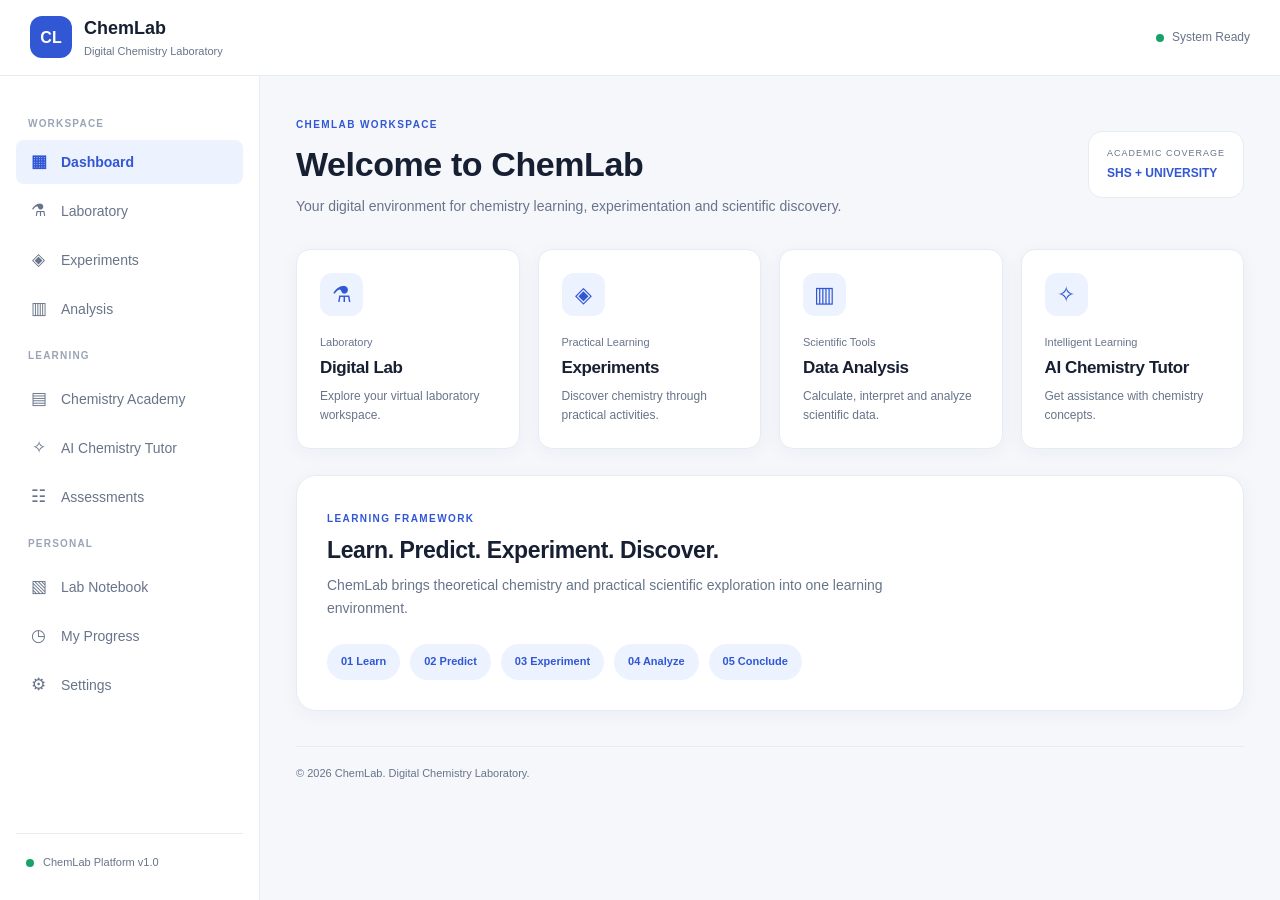
==== commit 11500c74: "Update index.html" ====
--- a/index.html
+++ b/index.html
@@ -161,6 +161,7 @@
   </div>
 
   <script src="js/core.js"></script>
-  <script src="js/app.js"></script>
+<script src="js/router.js"></script>
+<script src="js/app.js"></script>
 </body>
 </html>
--- a/css/core.css
+++ b/css/core.css
@@ -1,64 +1,54 @@
 
-/* =========================================================
-   CHEMLAB — CORE DESIGN SYSTEM
-   Version 1.0 | Responsive Chemistry Learning Platform
-   ========================================================= */
+:root {
+  --primary: #3157d5;
+  --primary-dark: #2445b5;
+  --accent: #6c63ff;
 
-/* 1. DESIGN TOKENS */
-:root {
-  color-scheme: dark;
+  --background: #f5f7fb;
+  --surface: #ffffff;
+  --surface-soft: #f8faff;
 
-  --bg: #080d18;
-  --panel: #111b2c;
-  --panel-2: #162238;
-  --panel-hover: #1b2940;
-  --border: #26344b;
+  --text: #172033;
+  --text-secondary: #68748a;
+  --border: #e7ebf2;
 
-  --primary: #5b8cff;
-  --cyan: #47d7e8;
-  --green: #4cdb9a;
-  --yellow: #ffd166;
-  --red: #ff7185;
-  --purple: #b69aff;
+  --success: #16a36a;
+  --danger: #e05252;
 
-  --text: #edf3ff;
-  --muted: #91a1bb;
-  --subtle: #62738f;
-
-  --sidebar-width: 254px;
+  --sidebar-width: 260px;
   --topbar-height: 76px;
-  --content-width: 1600px;
 
   --radius-sm: 8px;
-  --radius-md: 13px;
-  --radius-lg: 18px;
+  --radius-md: 14px;
+  --radius-lg: 20px;
 
-  --shadow: 0 12px 32px rgb(0 0 0 / 18%);
+  --shadow:
+    0 4px 20px rgba(31, 47, 85, 0.045);
 }
 
-/* 2. RESET */
 * {
   box-sizing: border-box;
+  margin: 0;
+  padding: 0;
 }
 
 html {
-  min-height: 100%;
   scroll-behavior: smooth;
-  scroll-padding-top: calc(var(--topbar-height) + 16px);
 }
 
 body {
   min-width: 320px;
-  min-height: 100vh;
-  margin: 0;
-  background: var(--bg);
+  background: var(--background);
   color: var(--text);
-  font-family:
-    Inter, -apple-system, BlinkMacSystemFont, "Segoe UI",
-    Roboto, Arial, sans-serif;
+  font-family: Inter, -apple-system, BlinkMacSystemFont,
+    "Segoe UI", sans-serif;
   font-size: 14px;
-  line-height: 1.55;
-  -webkit-font-smoothing: antialiased;
+  line-height: 1.6;
+}
+
+a {
+  color: inherit;
+  text-decoration: none;
 }
 
 button,
@@ -68,1202 +58,21 @@
   font: inherit;
 }
 
-button,
-a {
-  -webkit-tap-highlight-color: transparent;
+button {
+  cursor: pointer;
 }
 
-button {
-  color: inherit;
+img {
+  display: block;
+  max-width: 100%;
 }
 
-a {
-  color: inherit;
-  text-decoration: none;
-}
-
-button:focus-visible,
-a:focus-visible,
-input:focus-visible,
-textarea:focus-visible,
-select:focus-visible {
-  outline: 2px solid var(--cyan);
-  outline-offset: 3px;
-}
-
-button:disabled {
-  cursor: not-allowed;
-  opacity: 0.55;
+h1, h2, h3, h4 {
+  line-height: 1.3;
+  letter-spacing: -0.4px;
 }
 
 ::selection {
-  background: rgb(91 140 255 / 35%);
+  background: #dce5ff;
+  color: var(--primary-dark);
 }
-
-/* 3. APPLICATION SHELL */
-.app-shell {
-  min-height: 100vh;
-}
-
-.main-area {
-  min-width: 0;
-  min-height: 100vh;
-  margin-left: var(--sidebar-width);
-}
-
-#appView {
-  width: 100%;
-  max-width: var(--content-width);
-  min-width: 0;
-  margin: 0 auto;
-  padding: 30px 32px 24px;
-}
-
-#appView.dashboard,
-#appView.route-view {
-  display: block;
-}
-
-/* 4. SIDEBAR */
-.sidebar {
-  position: fixed;
-  z-index: 1000;
-  inset: 0 auto 0 0;
-  display: flex;
-  flex-direction: column;
-  width: var(--sidebar-width);
-  height: 100dvh;
-  padding: 24px 15px 14px;
-  overflow-x: hidden;
-  overflow-y: auto;
-  background: #0c1423;
-  border-right: 1px solid var(--border);
-  scrollbar-width: thin;
-  scrollbar-color: var(--border) transparent;
-}
-
-.brand {
-  display: flex;
-  align-items: center;
-  gap: 12px;
-  min-height: 48px;
-  margin: 0 7px 30px;
-}
-
-.brand-mark {
-  display: grid;
-  flex: 0 0 42px;
-  width: 42px;
-  height: 42px;
-  place-items: center;
-  border: 1px solid rgb(91 140 255 / 35%);
-  border-radius: 13px;
-  background: linear-gradient(135deg, #3157d5, #152e6a);
-  box-shadow: 0 6px 22px rgb(49 87 213 / 20%);
-  color: white;
-  font-size: 17px;
-  font-weight: 850;
-  letter-spacing: -2px;
-}
-
-.brand-mark span {
-  color: var(--cyan);
-}
-
-.brand-copy {
-  display: flex;
-  flex-direction: column;
-  min-width: 0;
-}
-
-.brand-copy strong {
-  font-size: 18px;
-  font-weight: 800;
-  letter-spacing: -0.5px;
-}
-
-.brand-copy small {
-  margin-top: 1px;
-  color: var(--muted);
-  font-size: 11px;
-}
-
-.sidebar-label {
-  padding: 0 12px;
-  margin: 18px 0 8px;
-  color: var(--subtle);
-  font-size: 10px;
-  font-weight: 800;
-  letter-spacing: 1.3px;
-}
-
-.sidebar-nav {
-  display: flex;
-  flex-direction: column;
-  gap: 4px;
-}
-
-.navigation-item {
-  position: relative;
-  display: flex;
-  align-items: center;
-  gap: 11px;
-  min-height: 43px;
-  padding: 10px 12px;
-  border: 1px solid transparent;
-  border-radius: var(--radius-sm);
-  color: #a9b7cc;
-  font-size: 12.5px;
-  font-weight: 550;
-  transition:
-    background 160ms ease,
-    color 160ms ease,
-    border-color 160ms ease;
-}
-
-.navigation-item:hover {
-  background: var(--panel);
-  color: var(--text);
-}
-
-.navigation-item.active {
-  background: rgb(91 140 255 / 13%);
-  border-color: rgb(91 140 255 / 19%);
-  color: #a9c5ff;
-}
-
-.navigation-item.active::before {
-  position: absolute;
-  top: 9px;
-  bottom: 9px;
-  left: -1px;
-  width: 3px;
-  border-radius: 0 4px 4px 0;
-  background: var(--primary);
-  content: "";
-}
-
-.nav-icon {
-  display: grid;
-  flex: 0 0 21px;
-  width: 21px;
-  place-items: center;
-  color: #8da0bd;
-  font-size: 18px;
-  line-height: 1;
-}
-
-.navigation-item.active .nav-icon {
-  color: var(--primary);
-}
-
-.nav-badge {
-  margin-left: auto;
-  padding: 2px 5px;
-  border: 1px solid rgb(71 215 232 / 24%);
-  border-radius: 4px;
-  background: rgb(71 215 232 / 9%);
-  color: var(--cyan);
-  font-size: 8px;
-  font-weight: 850;
-  letter-spacing: 0.5px;
-}
-
-.live-dot,
-.status-dot {
-  flex: 0 0 7px;
-  width: 7px;
-  height: 7px;
-  border-radius: 50%;
-  background: var(--green);
-  box-shadow: 0 0 9px rgb(76 219 154 / 45%);
-}
-
-.live-dot {
-  margin-left: auto;
-}
-
-.sidebar-bottom {
-  margin-top: auto;
-  padding-top: 24px;
-}
-
-.premium-card {
-  padding: 15px;
-  border: 1px solid rgb(182 154 255 / 22%);
-  border-radius: var(--radius-md);
-  background:
-    radial-gradient(
-      circle at top right,
-      rgb(182 154 255 / 12%),
-      transparent 65%
-    ),
-    #151b30;
-}
-
-.premium-symbol {
-  display: grid;
-  width: 30px;
-  height: 30px;
-  margin-bottom: 10px;
-  place-items: center;
-  border-radius: 9px;
-  background: rgb(182 154 255 / 13%);
-  color: var(--purple);
-  font-size: 17px;
-}
-
-.premium-card > strong {
-  display: block;
-  font-size: 12px;
-}
-
-.premium-card p {
-  margin: 6px 0 12px;
-  color: var(--muted);
-  font-size: 11px;
-  line-height: 1.6;
-}
-
-.premium-link {
-  color: #c6b4ff;
-  font-size: 11px;
-  font-weight: 750;
-}
-
-.premium-link:hover {
-  color: white;
-}
-
-.profile-button {
-  display: flex;
-  align-items: center;
-  width: 100%;
-  gap: 10px;
-  margin-top: 13px;
-  padding: 11px 7px 5px;
-  border: 0;
-  background: transparent;
-  text-align: left;
-  cursor: pointer;
-}
-
-.avatar,
-.topbar-avatar {
-  display: grid;
-  flex: 0 0 35px;
-  width: 35px;
-  height: 35px;
-  place-items: center;
-  border: 1px solid rgb(91 140 255 / 30%);
-  border-radius: 50%;
-  background: #1d3156;
-  color: #c4d6ff;
-  font-weight: 800;
-}
-
-.profile-info {
-  display: flex;
-  flex: 1;
-  flex-direction: column;
-  min-width: 0;
-}
-
-.profile-info strong {
-  overflow: hidden;
-  font-size: 11px;
-  text-overflow: ellipsis;
-  white-space: nowrap;
-}
-
-.profile-info small {
-  color: var(--muted);
-  font-size: 10px;
-}
-
-.profile-menu-icon {
-  color: var(--muted);
-  font-size: 20px;
-}
-
-.mobile-menu {
-  display: none !important;
-}
-
-/* 5. TOP BAR */
-.topbar {
-  position: sticky;
-  z-index: 500;
-  top: 0;
-  display: flex;
-  align-items: center;
-  justify-content: space-between;
-  min-height: var(--topbar-height);
-  gap: 16px;
-  padding: 12px 32px;
-  border-bottom: 1px solid var(--border);
-  background: rgb(8 13 24 / 92%);
-  backdrop-filter: blur(16px);
-}
-
-.topbar-left,
-.topbar-actions {
-  display: flex;
-  align-items: center;
-  gap: 13px;
-  min-width: 0;
-}
-
-.breadcrumb {
-  display: flex;
-  align-items: center;
-  gap: 10px;
-  min-width: 0;
-  color: var(--muted);
-  font-size: 12px;
-}
-
-.breadcrumb strong {
-  overflow: hidden;
-  color: var(--text);
-  font-weight: 700;
-  text-overflow: ellipsis;
-  white-space: nowrap;
-}
-
-.breadcrumb-separator {
-  color: #475771;
-}
-
-.icon-button {
-  display: grid;
-  flex: 0 0 39px;
-  width: 39px;
-  height: 39px;
-  place-items: center;
-  border: 1px solid var(--border);
-  border-radius: 10px;
-  background: var(--panel);
-  color: #b7c6dc;
-  font-size: 19px;
-  cursor: pointer;
-  transition: background 150ms ease;
-}
-
-.icon-button:hover {
-  background: var(--panel-hover);
-}
-
-.search-button {
-  display: flex;
-  align-items: center;
-  gap: 10px;
-  min-height: 39px;
-  padding: 0 11px;
-  border: 1px solid var(--border);
-  border-radius: 10px;
-  background: #101a2a;
-  color: var(--muted);
-  font-size: 11px;
-  cursor: pointer;
-}
-
-.search-button > span:first-child {
-  font-size: 20px;
-}
-
-.search-button kbd {
-  margin-left: 8px;
-  padding: 3px 5px;
-  border: 1px solid var(--border);
-  border-radius: 4px;
-  background: #0b1220;
-  color: #8595ae;
-  font-size: 9px;
-}
-
-.topbar-avatar {
-  border-radius: 10px;
-  cursor: pointer;
-}
-
-/* 6. SHARED TYPOGRAPHY */
-.eyebrow {
-  display: flex;
-  align-items: center;
-  gap: 8px;
-  margin-bottom: 9px;
-  color: var(--cyan);
-  font-size: 9px;
-  font-weight: 850;
-  letter-spacing: 1.4px;
-}
-
-h1,
-h2,
-h3,
-p {
-  overflow-wrap: anywhere;
-}
-
-h1,
-h2,
-h3 {
-  margin-top: 0;
-  color: var(--text);
-  line-height: 1.25;
-}
-
-h1 {
-  margin-bottom: 10px;
-  font-size: clamp(25px, 3vw, 34px);
-  font-weight: 800;
-  letter-spacing: -1.2px;
-}
-
-h2 {
-  margin-bottom: 0;
-  font-size: 16px;
-  font-weight: 750;
-  letter-spacing: -0.25px;
-}
-
-p {
-  color: var(--muted);
-}
-
-/* 7. BUTTONS */
-.button {
-  display: inline-flex;
-  align-items: center;
-  justify-content: center;
-  gap: 8px;
-  min-height: 42px;
-  padding: 10px 15px;
-  border: 1px solid transparent;
-  border-radius: 10px;
-  font-size: 12px;
-  font-weight: 750;
-  line-height: 1.3;
-  text-align: center;
-  cursor: pointer;
-  transition:
-    transform 150ms ease,
-    background 150ms ease,
-    border-color 150ms ease;
-}
-
-.button:hover {
-  transform: translateY(-1px);
-}
-
-.button-primary {
-  border-color: #6b96ff;
-  background: linear-gradient(135deg, #477af0, #3157d5);
-  box-shadow: 0 5px 16px rgb(49 87 213 / 18%);
-  color: #fff;
-}
-
-.button-primary:hover {
-  background: linear-gradient(135deg, #5b8cff, #3c65e3);
-}
-
-.text-link {
-  color: #9db9ff;
-  font-size: 11px;
-  font-weight: 700;
-}
-
-.text-link:hover {
-  color: white;
-}
-
-/* 8. DASHBOARD WELCOME */
-.welcome-row {
-  display: flex;
-  align-items: center;
-  justify-content: space-between;
-  gap: 24px;
-  margin-bottom: 27px;
-}
-
-.welcome-row > div {
-  min-width: 0;
-}
-
-.welcome-description {
-  max-width: 620px;
-  margin: 0;
-  font-size: 13px;
-  line-height: 1.8;
-}
-
-.welcome-row > .button {
-  flex-shrink: 0;
-}
-
-/* 9. STATISTICS */
-.stats-grid {
-  display: grid;
-  grid-template-columns: repeat(4, minmax(0, 1fr));
-  gap: 15px;
-  margin-bottom: 21px;
-}
-
-.stat-card {
-  min-width: 0;
-  padding: 18px;
-  border: 1px solid var(--border);
-  border-radius: var(--radius-md);
-  background: var(--panel);
-  transition:
-    border-color 160ms ease,
-    transform 160ms ease;
-}
-
-.stat-card:hover {
-  transform: translateY(-2px);
-  border-color: #3a4c68;
-}
-
-.stat-top {
-  display: flex;
-  align-items: flex-start;
-  justify-content: space-between;
-  gap: 8px;
-  color: var(--muted);
-  font-size: 10px;
-  line-height: 1.5;
-}
-
-.stat-icon {
-  display: grid;
-  flex: 0 0 32px;
-  width: 32px;
-  height: 32px;
-  place-items: center;
-  border-radius: 9px;
-  font-size: 17px;
-}
-
-.stat-icon.blue,
-.quick-icon.blue,
-.learning-icon.blue {
-  background: rgb(91 140 255 / 12%);
-  color: var(--primary);
-}
-
-.stat-icon.green,
-.quick-icon.green,
-.learning-icon.green {
-  background: rgb(76 219 154 / 11%);
-  color: var(--green);
-}
-
-.stat-icon.purple,
-.quick-icon.purple,
-.learning-icon.purple {
-  background: rgb(182 154 255 / 12%);
-  color: var(--purple);
-}
-
-.stat-icon.yellow,
-.quick-icon.yellow,
-.learning-icon.yellow {
-  background: rgb(255 209 102 / 11%);
-  color: var(--yellow);
-}
-
-.stat-value {
-  display: block;
-  margin: 15px 0 4px;
-  font-size: 29px;
-  font-weight: 800;
-  letter-spacing: -1px;
-  line-height: 1.1;
-}
-
-.stat-card > small {
-  color: var(--subtle);
-  font-size: 10px;
-}
-
-/* 10. DASHBOARD GRID */
-.dashboard-grid {
-  display: grid;
-  grid-template-columns: minmax(0, 1.15fr) minmax(0, 0.85fr);
-  gap: 18px;
-  align-items: stretch;
-}
-
-.panel {
-  min-width: 0;
-  padding: 22px;
-  border: 1px solid var(--border);
-  border-radius: var(--radius-lg);
-  background: var(--panel);
-}
-
-.panel-heading {
-  display: flex;
-  align-items: center;
-  justify-content: space-between;
-  gap: 14px;
-  margin-bottom: 18px;
-}
-
-.panel-heading .eyebrow {
-  margin-bottom: 6px;
-}
-
-.panel-icon {
-  display: grid;
-  flex: 0 0 43px;
-  width: 43px;
-  height: 43px;
-  place-items: center;
-  border: 1px solid rgb(71 215 232 / 18%);
-  border-radius: 13px;
-  background: rgb(71 215 232 / 8%);
-  color: var(--cyan);
-  font-size: 23px;
-}
-
-.hero-panel {
-  position: relative;
-  overflow: hidden;
-  background:
-    radial-gradient(
-      ellipse at 100% 0%,
-      rgb(49 87 213 / 13%),
-      transparent 56%
-    ),
-    var(--panel);
-}
-
-.hero-panel > p {
-  max-width: 490px;
-  margin: 0 0 22px;
-  font-size: 12px;
-  line-height: 1.85;
-}
-
-.hero-features {
-  display: grid;
-  gap: 12px;
-  margin: 0 0 24px;
-}
-
-.hero-features > div {
-  display: flex;
-  align-items: center;
-  gap: 12px;
-  color: #c6d3e8;
-  font-size: 11px;
-}
-
-.hero-features > div > span {
-  display: grid;
-  flex: 0 0 27px;
-  width: 27px;
-  height: 27px;
-  place-items: center;
-  border: 1px solid var(--border);
-  border-radius: 8px;
-  background: #101a2a;
-  color: var(--cyan);
-  font-size: 9px;
-  font-weight: 800;
-}
-
-/* 11. QUICK ACTIONS */
-.quick-actions-panel {
-  padding-bottom: 12px;
-}
-
-.quick-action {
-  display: flex;
-  align-items: center;
-  gap: 12px;
-  min-width: 0;
-  padding: 12px 0;
-  border-top: 1px solid rgb(38 52 75 / 65%);
-}
-
-.quick-action:first-of-type {
-  border-top: 0;
-}
-
-.quick-icon {
-  display: grid;
-  flex: 0 0 39px;
-  width: 39px;
-  height: 39px;
-  place-items: center;
-  border-radius: 11px;
-  font-size: 19px;
-}
-
-.quick-copy {
-  display: flex;
-  flex: 1;
-  flex-direction: column;
-  min-width: 0;
-  gap: 3px;
-}
-
-.quick-copy strong {
-  color: #dce6f7;
-  font-size: 11px;
-  font-weight: 700;
-}
-
-.quick-copy small {
-  color: var(--muted);
-  font-size: 10px;
-  line-height: 1.5;
-}
-
-.action-arrow {
-  color: var(--subtle);
-  font-size: 18px;
-  transition: transform 150ms ease;
-}
-
-.quick-action:hover .action-arrow {
-  transform: translateX(3px);
-  color: var(--primary);
-}
-
-/* 12. SCIENTIFIC WORKFLOW */
-.workflow-panel,
-.learning-panel {
-  grid-column: 1 / -1;
-}
-
-.workflow {
-  display: flex;
-  align-items: flex-start;
-  justify-content: space-between;
-  gap: 8px;
-  padding: 12px 0 3px;
-}
-
-.workflow-step {
-  display: flex;
-  flex: 1;
-  flex-direction: column;
-  align-items: center;
-  gap: 10px;
-  min-width: 0;
-  text-align: center;
-}
-
-.workflow-number {
-  display: grid;
-  width: 36px;
-  height: 36px;
-  place-items: center;
-  border: 1px solid rgb(91 140 255 / 35%);
-  border-radius: 12px;
-  background: rgb(91 140 255 / 10%);
-  color: #a9c5ff;
-  font-size: 12px;
-  font-weight: 800;
-}
-
-.workflow-step > div {
-  display: flex;
-  flex-direction: column;
-  gap: 5px;
-}
-
-.workflow-step strong {
-  font-size: 11px;
-}
-
-.workflow-step small {
-  color: var(--muted);
-  font-size: 10px;
-  line-height: 1.5;
-}
-
-.workflow-connector {
-  flex: 0 1 30px;
-  height: 1px;
-  margin-top: 18px;
-  background: #354761;
-}
-
-/* 13. LEARNING PATHS */
-.learning-panel {
-  padding-bottom: 10px;
-}
-
-.learning-item {
-  display: flex;
-  align-items: center;
-  gap: 13px;
-  min-width: 0;
-  padding: 14px 0;
-  border-top: 1px solid rgb(38 52 75 / 65%);
-}
-
-.learning-icon {
-  display: grid;
-  flex: 0 0 40px;
-  width: 40px;
-  height: 40px;
-  place-items: center;
-  border-radius: 11px;
-  font-size: 18px;
-}
-
-.learning-copy {
-  flex: 1;
-  min-width: 0;
-}
-
-.learning-copy strong {
-  display: block;
-  margin-bottom: 4px;
-  font-size: 11px;
-}
-
-.learning-copy small {
-  display: block;
-  margin-bottom: 10px;
-  color: var(--muted);
-  font-size: 10px;
-  line-height: 1.5;
-}
-
-.progress-track {
-  height: 5px;
-  overflow: hidden;
-  border-radius: 20px;
-  background: #25334a;
-}
-
-.progress-track span {
-  display: block;
-  height: 100%;
-  border-radius: inherit;
-  background: var(--primary);
-}
-
-.learning-percent {
-  flex-shrink: 0;
-  color: var(--muted);
-  font-size: 10px;
-  font-variant-numeric: tabular-nums;
-}
-
-/* 14. ROUTE CONTENT */
-#appView.route-view {
-  min-height: calc(100vh - var(--topbar-height));
-}
-
-.page-content {
-  width: 100%;
-  max-width: var(--content-width);
-  margin: 0 auto;
-  animation: page-enter 180ms ease-out;
-}
-
-.page-header {
-  margin-bottom: 26px;
-}
-
-.page-header > p:last-child {
-  max-width: 680px;
-  margin: 0;
-  font-size: 13px;
-  line-height: 1.8;
-}
-
-.page-content .panel {
-  margin-bottom: 18px;
-}
-
-.page-status {
-  padding: 12px 14px;
-  border: 1px solid var(--border);
-  border-radius: var(--radius-sm);
-  background: #0c1423;
-  font-size: 12px;
-}
-
-@keyframes page-enter {
-  from {
-    opacity: 0;
-    transform: translateY(5px);
-  }
-
-  to {
-    opacity: 1;
-    transform: translateY(0);
-  }
-}
-
-/* 15. FOOTER */
-.app-footer {
-  display: flex;
-  justify-content: space-between;
-  gap: 12px;
-  margin-top: 26px;
-  padding: 17px 0 4px;
-  border-top: 1px solid rgb(38 52 75 / 65%);
-  color: var(--subtle);
-  font-size: 10px;
-}
-
-/* 16. GENERIC FORM ELEMENTS FOR FUTURE LAB TOOLS */
-input,
-textarea,
-select {
-  width: 100%;
-  min-width: 0;
-  padding: 11px 12px;
-  border: 1px solid var(--border);
-  border-radius: var(--radius-sm);
-  background: #0b1423;
-  color: var(--text);
-}
-
-textarea {
-  min-height: 110px;
-  resize: vertical;
-}
-
-input::placeholder,
-textarea::placeholder {
-  color: var(--subtle);
-}
-
-/* 17. RESPONSIVE TABLET */
-@media (max-width: 1200px) {
-  :root {
-    --sidebar-width: 225px;
-  }
-
-  .sidebar {
-    padding-right: 11px;
-    padding-left: 11px;
-  }
-
-  #appView {
-    padding-right: 23px;
-    padding-left: 23px;
-  }
-
-  .topbar {
-    padding-right: 23px;
-    padding-left: 23px;
-  }
-
-  .stats-grid {
-    grid-template-columns: repeat(2, minmax(0, 1fr));
-  }
-
-  .dashboard-grid {
-    grid-template-columns: minmax(0, 1fr) minmax(0, 1fr);
-  }
-}
-
-/* 18. MOBILE NAVIGATION */
-@media (max-width: 800px) {
-  :root {
-    --sidebar-width: 254px;
-    --topbar-height: 65px;
-  }
-
-  .sidebar {
-    z-index: 2000;
-    width: min(var(--sidebar-width), 86vw);
-    padding-top: 18px;
-    transform: translateX(-105%);
-    visibility: hidden;
-    box-shadow: var(--shadow);
-    transition:
-      transform 220ms ease,
-      visibility 220ms ease;
-  }
-
-  .sidebar.open {
-    transform: translateX(0);
-    visibility: visible;
-  }
-
-  .main-area {
-    margin-left: 0;
-  }
-
-  .mobile-menu {
-    display: grid !important;
-  }
-
-  .topbar {
-    gap: 10px;
-    padding: 10px 17px;
-  }
-
-  .topbar-left,
-  .topbar-actions {
-    gap: 9px;
-  }
-
-  #appView {
-    padding: 25px 18px;
-  }
-
-  .welcome-row {
-    align-items: flex-start;
-    flex-direction: column;
-    gap: 17px;
-  }
-
-  .welcome-row > .button {
-    align-self: flex-start;
-  }
-
-  .dashboard-grid {
-    grid-template-columns: minmax(0, 1fr);
-  }
-
-  .workflow-panel,
-  .learning-panel {
-    grid-column: auto;
-  }
-
-  .workflow {
-    flex-direction: column;
-    gap: 7px;
-  }
-
-  .workflow-step {
-    flex-direction: row;
-    width: 100%;
-    gap: 12px;
-    text-align: left;
-  }
-
-  .workflow-step > div {
-    align-items: flex-start;
-  }
-
-  .workflow-connector {
-    flex: 0 0 13px;
-    width: 1px;
-    height: 13px;
-    margin: -2px 0 -2px 17px;
-  }
-}
-
-/* 19. SMALL MOBILE */
-@media (max-width: 520px) {
-  .topbar {
-    padding-right: 12px;
-    padding-left: 12px;
-  }
-
-  .breadcrumb {
-    gap: 6px;
-    font-size: 10px;
-  }
-
-  .breadcrumb > span:first-child {
-    display: none;
-  }
-
-  .breadcrumb-separator {
-    display: none;
-  }
-
-  .search-button {
-    width: 38px;
-    min-width: 38px;
-    height: 38px;
-    min-height: 38px;
-    justify-content: center;
-    padding: 0;
-  }
-
-  .search-button > span:nth-child(2),
-  .search-button kbd {
-    display: none;
-  }
-
-  .notification-button {
-    display: none;
-  }
-
-  .topbar-avatar {
-    flex-basis: 34px;
-    width: 34px;
-    height: 34px;
-  }
-
-  #appView {
-    padding: 22px 14px;
-  }
-
-  h1 {
-    font-size: 27px;
-  }
-
-  .welcome-description {
-    font-size: 12px;
-  }
-
-  .stats-grid {
-    grid-template-columns: repeat(2, minmax(0, 1fr));
-    gap: 10px;
-  }
-
-  .stat-card {
-    padding: 13px;
-  }
-
-  .stat-top {
-    font-size: 9px;
-  }
-
-  .stat-icon {
-    flex-basis: 27px;
-    width: 27px;
-    height: 27px;
-    font-size: 14px;
-  }
-
-  .stat-value {
-    font-size: 25px;
-  }
-
-  .stat-card > small {
-    font-size: 9px;
-    line-height: 1.5;
-  }
-
-  .panel {
-    padding: 17px;
-    border-radius: 14px;
-  }
-
-  .app-footer {
-    flex-direction: column;
-    gap: 5px;
-  }
-}
-
-/* 20. REDUCED MOTION */
-@media (prefers-reduced-motion: reduce) {
-  *,
-  *::before,
-  *::after {
-    scroll-behavior: auto !important;
-    animation-duration: 0.01ms !important;
-    animation-iteration-count: 1 !important;
-    transition-duration: 0.01ms !important;
-  }
-}
--- a/css/layout.css
+++ b/css/layout.css
@@ -1,3079 +1,274 @@
-/* =========================================================
-   CHEMLAB
-   PROFESSIONAL DIGITAL CHEMISTRY LABORATORY
-   Stage 2.3 — Application Layout
-   ========================================================= */
-
-
-/* =========================================================
-   01. APPLICATION SHELL
-   ========================================================= */
-
-.app-shell {
-    min-height: 100vh;
-    width: 100%;
-}
-
-
-/* =========================================================
-   02. SIDEBAR
-   ========================================================= */
+#app {
+  min-height: 100vh;
+}
+
+.topbar {
+  height: var(--topbar-height);
+  background: var(--surface);
+  border-bottom: 1px solid var(--border);
+  display: flex;
+  align-items: center;
+  justify-content: space-between;
+  padding: 0 30px;
+  position: sticky;
+  top: 0;
+  z-index: 20;
+}
+
+.brand {
+  display: flex;
+  align-items: center;
+  gap: 12px;
+}
+
+.brand-mark {
+  width: 42px;
+  height: 42px;
+  display: grid;
+  place-items: center;
+  background: var(--primary);
+  color: white;
+  font-weight: 800;
+  font-size: 16px;
+  border-radius: 12px;
+}
+
+.brand strong,
+.brand small {
+  display: block;
+}
+
+.brand strong {
+  font-size: 18px;
+}
+
+.brand small {
+  color: var(--text-secondary);
+  font-size: 11px;
+}
+
+.topbar-actions {
+  display: flex;
+  align-items: center;
+}
+
+.system-status {
+  color: var(--text-secondary);
+  display: flex;
+  align-items: center;
+  gap: 8px;
+  font-size: 12px;
+}
+
+.status-dot,
+.footer-indicator {
+  width: 8px;
+  height: 8px;
+  border-radius: 50%;
+  background: var(--success);
+}
+
+.app-layout {
+  display: flex;
+  min-height: calc(100vh - var(--topbar-height));
+}
 
 .sidebar {
-    position: fixed;
-
-    top: 0;
-    left: 0;
-    bottom: 0;
-
-    z-index: 100;
-
-    width: var(--sidebar-width);
-
-    display: flex;
-    flex-direction: column;
-
-    padding: 1.15rem 0.85rem;
-
-    background:
-        linear-gradient(
-            180deg,
-            #ffffff 0%,
-            #fbfcff 100%
-        );
-
-    border-right:
-        1px solid var(--border);
-
-    overflow-y: auto;
-
-    transition:
-        transform var(--transition-slow),
-        box-shadow var(--transition-slow);
-}
-
-
-/* =========================================================
-   03. SIDEBAR BRAND
-   ========================================================= */
-
-.sidebar-brand {
-    display: flex;
-
-    align-items: center;
-    justify-content: space-between;
-
-    min-height: 52px;
-
-    padding:
-        0 0.55rem 1.15rem;
-
-    border-bottom:
-        1px solid var(--border-light);
-}
-
-
-.brand {
-    display: inline-flex;
-
-    align-items: center;
-
-    gap: 0.7rem;
-
-    min-width: 0;
-}
-
-
-.brand-mark {
-    display: flex;
-
-    align-items: center;
-    justify-content: center;
-
-    width: 38px;
-    height: 38px;
-
-    flex-shrink: 0;
-
-    border-radius: 11px;
-
-    color: #ffffff;
-
-    background:
-        linear-gradient(
-            135deg,
-            var(--primary),
-            var(--secondary)
-        );
-
-    box-shadow:
-        0 7px 18px rgba(49, 87, 213, 0.18);
-}
-
-
-.brand-flask {
-    font-size: 1.35rem;
-    line-height: 1;
-}
-
-
-.brand-copy {
-    display: flex;
-
-    flex-direction: column;
-
-    min-width: 0;
-}
-
-
-.brand-copy strong {
-    color: var(--text-primary);
-
-    font-size: 1rem;
-    font-weight: var(--weight-bold);
-
-    letter-spacing: -0.02em;
-}
-
-
-.brand-copy small {
-    margin-top: 1px;
-
-    color: var(--text-muted);
-
-    font-size: 0.63rem;
-    font-weight: var(--weight-medium);
-
-    letter-spacing: 0.02em;
-}
-
-
-.sidebar-close {
-    display: none;
-}
-
-
-/* =========================================================
-   04. SIDEBAR SECTIONS
-   ========================================================= */
-
-.sidebar-section {
-    margin-top: 1.25rem;
-}
-
-
-.sidebar-section-label {
-    display: block;
-
-    padding:
-        0 0.65rem 0.5rem;
-
-    color: var(--text-light);
-
-    font-size: 0.63rem;
-    font-weight: var(--weight-bold);
-
-    letter-spacing: 0.12em;
-
-    text-transform: uppercase;
-}
-
-
-/* =========================================================
-   05. SIDEBAR NAVIGATION
-   ========================================================= */
-
-.sidebar-nav {
-    display: flex;
-
-    flex-direction: column;
-
-    gap: 3px;
-}
-
-
-.nav-link {
-    position: relative;
-
-    display: flex;
-
-    align-items: center;
-
-    gap: 0.75rem;
-
-    min-height: 42px;
-
-    padding:
-        0.65rem
-        0.7rem;
-
-    border-radius: var(--radius-sm);
-
-    color: var(--text-secondary);
-
-    font-size: var(--text-sm);
-    font-weight: var(--weight-medium);
-
-    transition:
-        color var(--transition-fast),
-        background var(--transition-fast),
-        transform var(--transition-fast);
-}
-
-
-.nav-link:hover {
-    color: var(--primary);
-
-    background:
-        var(--primary-soft);
-}
-
-
-.nav-link.active {
-    color: var(--primary);
-
-    background:
-        linear-gradient(
-            90deg,
-            rgba(49, 87, 213, 0.10),
-            rgba(108, 99, 255, 0.06)
-        );
-
-    font-weight: var(--weight-semibold);
-}
-
-
-.nav-link.active::before {
-    content: "";
-
-    position: absolute;
-
-    left: -0.85rem;
-
-    top: 8px;
-    bottom: 8px;
-
-    width: 3px;
-
-    border-radius:
-        0 5px 5px 0;
-
-    background:
-        linear-gradient(
-            180deg,
-            var(--primary),
-            var(--secondary)
-        );
-}
-
-
-.nav-icon {
-    display: inline-flex;
-
-    align-items: center;
-    justify-content: center;
-
-    width: 22px;
-
-    flex-shrink: 0;
-
-    color: currentColor;
-
-    font-size: 1rem;
-
-    line-height: 1;
-}
-
-
-.nav-label {
-    flex: 1;
-
-    white-space: nowrap;
-}
-
-
-.nav-badge {
-    padding:
-        0.18rem
-        0.4rem;
-
-    border-radius: var(--radius-pill);
-
-    color: var(--primary);
-
-    background: var(--primary-light);
-
-    font-size: 0.58rem;
-    font-weight: var(--weight-bold);
-
-    text-transform: uppercase;
-}
-
-
-.nav-live-dot {
-    width: 6px;
-    height: 6px;
-
-    border-radius: 50%;
-
-    background: var(--success);
-
-    box-shadow:
-        0 0 0 3px rgba(22, 156, 114, 0.08);
-}
-
-
-/* =========================================================
-   06. SIDEBAR PREMIUM
-   ========================================================= */
-
-.sidebar-premium {
-    display: flex;
-
-    flex-direction: column;
-
-    gap: 0.6rem;
-
-    margin:
-        auto 0.15rem
-        0.85rem;
-
-    padding: 1rem;
-
-    border:
-        1px solid rgba(124, 77, 206, 0.12);
-
-    border-radius: var(--radius-lg);
-
-    background:
-        linear-gradient(
-            145deg,
-            #f5efff,
-            #f8f6ff
-        );
-
-    box-shadow:
-        0 5px 18px rgba(124, 77, 206, 0.05);
-}
-
-
-.premium-icon {
-    display: flex;
-
-    align-items: center;
-    justify-content: center;
-
-    width: 32px;
-    height: 32px;
-
-    border-radius: 9px;
-
-    color: #ffffff;
-
-    background:
-        linear-gradient(
-            135deg,
-            var(--premium),
-            var(--secondary)
-        );
-
-    font-size: 0.95rem;
-}
-
-
-.premium-copy {
-    display: flex;
-
-    flex-direction: column;
-
-    gap: 2px;
-}
-
-
-.premium-copy strong {
-    color: var(--premium-dark);
-
-    font-size: var(--text-sm);
-}
-
-
-.premium-copy span {
-    color: #7d7090;
-
-    font-size: 0.68rem;
-
-    line-height: 1.35;
-}
-
-
-.premium-link {
-    display: inline-flex;
-
-    align-items: center;
-    justify-content: center;
-
-    min-height: 32px;
-
-    border-radius: var(--radius-sm);
-
-    color: var(--premium-dark);
-
-    background:
-        rgba(124, 77, 206, 0.08);
-
-    font-size: var(--text-xs);
-    font-weight: var(--weight-semibold);
-
-    transition:
-        background var(--transition-fast),
-        color var(--transition-fast);
-}
-
-
-.premium-link:hover {
-    color: #ffffff;
-
-    background:
-        var(--premium);
-}
-
-
-/* =========================================================
-   07. SIDEBAR FOOTER
-   ========================================================= */
+  width: var(--sidebar-width);
+  background: var(--surface);
+  border-right: 1px solid var(--border);
+  padding: 28px 16px;
+  display: flex;
+  flex-direction: column;
+  flex-shrink: 0;
+}
+
+.sidebar-heading {
+  color: #9aa4b5;
+  font-size: 10px;
+  font-weight: 800;
+  letter-spacing: 1.2px;
+  padding: 12px 12px 8px;
+}
+
+.main-navigation {
+  display: flex;
+  flex-direction: column;
+  gap: 5px;
+}
+
+.nav-item {
+  min-height: 44px;
+  display: flex;
+  align-items: center;
+  gap: 13px;
+  padding: 0 13px;
+  border-radius: var(--radius-sm);
+  color: var(--text-secondary);
+  transition: 0.2s ease;
+}
+
+.nav-item span {
+  width: 19px;
+  text-align: center;
+  font-size: 17px;
+}
+
+.nav-item:hover {
+  background: var(--surface-soft);
+  color: var(--primary);
+}
+
+.nav-item.active {
+  background: #edf2ff;
+  color: var(--primary);
+  font-weight: 700;
+}
 
 .sidebar-footer {
-    padding-top: 0.5rem;
-
-    border-top:
-        1px solid var(--border-light);
-}
-
-
-/* =========================================================
-   08. MAIN CONTENT
-   ========================================================= */
+  margin-top: auto;
+  padding: 20px 10px 0;
+  border-top: 1px solid var(--border);
+  display: flex;
+  align-items: center;
+  gap: 9px;
+  color: var(--text-secondary);
+  font-size: 11px;
+}
 
 .main-content {
-    min-height: 100vh;
-
-    margin-left: var(--sidebar-width);
-
-    display: flex;
-
-    flex-direction: column;
-}
-
-
-/* =========================================================
-   09. TOPBAR
-   ========================================================= */
-
-.topbar {
-    position: sticky;
-
-    top: 0;
-
-    z-index: 60;
-
-    height: var(--topbar-height);
-
-    display: flex;
-
-    align-items: center;
-    justify-content: space-between;
-
-    padding:
-        0 2rem;
-
-    border-bottom:
-        1px solid rgba(227, 232, 241, 0.9);
-
-    background:
-        rgba(255, 255, 255, 0.92);
-
-    backdrop-filter:
-        blur(16px);
-
-    -webkit-backdrop-filter:
-        blur(16px);
-}
-
-
-.topbar-left {
-    display: flex;
-
-    align-items: center;
-
-    min-width: 0;
-}
-
-
-.mobile-menu-button {
-    display: none;
-
-    margin-right: 0.75rem;
-}
-
-
-/* =========================================================
-   10. BREADCRUMB
-   ========================================================= */
-
-.breadcrumb {
-    display: flex;
-
-    align-items: center;
-
-    gap: 0.55rem;
-
-    min-width: 0;
-
-    font-size: var(--text-sm);
-}
-
-
-.breadcrumb-root {
-    color: var(--text-muted);
-}
-
-
-.breadcrumb-separator {
-    color: var(--text-light);
-}
-
-
-.breadcrumb-current {
-    overflow: hidden;
-
-    color: var(--text-primary);
-
-    font-weight: var(--weight-semibold);
-
-    text-overflow: ellipsis;
-
-    white-space: nowrap;
-}
-
-
-/* =========================================================
-   11. TOPBAR ACTIONS
-   ========================================================= */
-
-.topbar-actions {
-    display: flex;
-
-    align-items: center;
-
-    gap: 0.55rem;
-}
-
-
-.topbar-action {
-    display: inline-flex;
-
-    align-items: center;
-
-    gap: 0.65rem;
-
-    min-height: 40px;
-
-    padding:
-        0 0.5rem
-        0 0.75rem;
-
-    border:
-        1px solid var(--border);
-
-    border-radius: var(--radius-sm);
-
-    color: var(--text-muted);
-
-    background: var(--surface);
-
-    cursor: pointer;
-
-    transition:
-        border-color var(--transition-fast),
-        color var(--transition-fast),
-        background var(--transition-fast);
-}
-
-
-.topbar-action:hover {
-    color: var(--primary);
-
-    border-color:
-        rgba(49, 87, 213, 0.14);
-
-    background:
-        var(--primary-soft);
-}
-
-
-.topbar-action > span {
-    font-size: 1.15rem;
-}
-
-
-.notification-button {
-    position: relative;
-}
-
-
-.notification-indicator {
-    position: absolute;
-
-    top: 8px;
-    right: 8px;
-
-    width: 6px;
-    height: 6px;
-
-    border-radius: 50%;
-
-    background: var(--danger);
-
-    border:
-        2px solid var(--surface);
-}
-
-
-.profile-trigger {
-    display: flex;
-
-    align-items: center;
-
-    gap: 0.6rem;
-
-    min-height: 44px;
-
-    padding:
-        0.25rem
-        0.35rem
-        0.25rem
-        0.4rem;
-
-    border-radius: var(--radius-sm);
-
-    background: transparent;
-
-    cursor: pointer;
-
-    transition:
-        background var(--transition-fast);
-}
-
-
-.profile-trigger:hover {
-    background: var(--surface-muted);
-}
-
-
-.profile-trigger-copy {
-    display: flex;
-
-    flex-direction: column;
-
-    align-items: flex-start;
-
-    min-width: 0;
-}
-
-
-.profile-trigger-copy strong {
-    max-width: 110px;
-
-    overflow: hidden;
-
-    color: var(--text-primary);
-
-    font-size: var(--text-sm);
-
-    text-overflow: ellipsis;
-
-    white-space: nowrap;
-}
-
-
-.profile-trigger-copy small {
-    color: var(--text-muted);
-
-    font-size: 0.65rem;
-}
-
-
-.profile-chevron {
-    color: var(--text-muted);
-
-    font-size: 0.9rem;
-}
-
-
-/* =========================================================
-   12. PAGE CONTAINER
-   ========================================================= */
-
-.page-container {
-    width: 100%;
-    max-width: var(--content-max-width);
-
-    margin: 0 auto;
-
-    padding:
-        2.1rem 2rem 3rem;
-}
-
-
-/* =========================================================
-   13. PAGE SYSTEM
-   ========================================================= */
-
-.app-page {
-    display: none;
-
-    width: 100%;
-
-    animation:
-        page-enter 260ms var(--ease);
-}
-
-
-.app-page.active {
-    display: block;
-}
-
-
-@keyframes page-enter {
-
-    from {
-        opacity: 0;
-        transform: translateY(5px);
-    }
-
-    to {
-        opacity: 1;
-        transform: translateY(0);
-    }
-
-}
-
-
-/* =========================================================
-   14. PAGE HEADER
-   ========================================================= */
-
-.page-header {
-    display: flex;
-
-    align-items: flex-end;
-    justify-content: space-between;
-
-    gap: 2rem;
-
-    margin-bottom: 1.75rem;
-}
-
-
-.page-header > div:first-child {
-    min-width: 0;
-}
-
-
-.page-header .eyebrow {
-    margin-bottom: 0.55rem;
-}
-
-
-.page-header h1 {
-    margin-bottom: 0.55rem;
-}
-
-
-.page-header p {
-    max-width: 680px;
-
-    font-size: var(--text-sm);
-}
-
-
-.page-header-actions {
-    display: flex;
-
-    align-items: center;
-
-    gap: 0.65rem;
-
-    flex-shrink: 0;
-}
-
-
-/* =========================================================
-   15. DASHBOARD HEADER
-   ========================================================= */
-
-.dashboard-header {
-    margin-bottom: 1.5rem;
-}
-
-
-/* =========================================================
-   16. DASHBOARD STATUS CARD
-   ========================================================= */
-
-.dashboard-status-card {
-    display: grid;
-
-    grid-template-columns:
-        minmax(0, 1.4fr)
-        minmax(250px, 1fr);
-
-    gap: 2rem;
-
-    margin-bottom: 1.25rem;
-
-    padding: 1.2rem 1.35rem;
-
-    border:
-        1px solid rgba(49, 87, 213, 0.11);
-
-    border-radius: var(--radius-lg);
-
-    background:
-        linear-gradient(
-            135deg,
-            #ffffff,
-            #f5f8ff
-        );
-
-    box-shadow:
-        var(--shadow-xs);
-}
-
-
-.status-card-main {
-    display: flex;
-
-    align-items: center;
-
-    gap: 1rem;
-}
-
-
-.status-icon {
-    display: flex;
-
-    align-items: center;
-    justify-content: center;
-
-    width: 48px;
-    height: 48px;
-
-    flex-shrink: 0;
-
-    border-radius: 13px;
-
-    color: var(--primary);
-
-    background: var(--primary-light);
-
-    font-size: 1.25rem;
-}
-
-
-.status-label {
-    margin-bottom: 0.2rem;
-
-    color: var(--primary);
-
-    font-size: 0.62rem;
-}
-
-
-.status-card-main h3 {
-    margin-bottom: 0.2rem;
-
-    font-size: var(--text-lg);
-}
-
-
-.status-card-main p {
-    font-size: var(--text-xs);
-}
-
-
-.status-card-progress {
-    display: flex;
-
-    justify-content: center;
-
-    flex-direction: column;
-}
-
-
-.progress-heading {
-    display: flex;
-
-    align-items: center;
-    justify-content: space-between;
-
-    gap: 1rem;
-
-    margin-bottom: 0.55rem;
-
-    color: var(--text-secondary);
-
-    font-size: var(--text-xs);
-}
-
-
-.progress-heading strong {
-    color: var(--text-primary);
-}
-
-
-.status-card-progress small {
-    display: block;
-
-    margin-top: 0.55rem;
-
-    color: var(--text-muted);
-
-    font-size: 0.68rem;
-}
-
-
-/* =========================================================
-   17. STATISTICS GRID
-   ========================================================= */
-
-.stats-grid {
-    display: grid;
-
-    grid-template-columns:
-        repeat(4, minmax(0, 1fr));
-
-    gap: 1rem;
-
-    margin-bottom: 1.5rem;
-}
-
-
-.stat-card {
-    padding: 1.1rem 1.15rem;
-
-    border:
-        1px solid var(--border);
-
-    border-radius: var(--radius-md);
-
-    background: var(--surface);
-
-    box-shadow: var(--shadow-xs);
-
-    transition:
-        transform var(--transition),
-        box-shadow var(--transition),
-        border-color var(--transition);
-}
-
-
-.stat-card:hover {
-    transform: translateY(-2px);
-
-    border-color:
-        rgba(49, 87, 213, 0.12);
-
-    box-shadow: var(--shadow-sm);
-}
-
-
-.stat-card-top {
-    display: flex;
-
-    align-items: center;
-    justify-content: space-between;
-
-    gap: 1rem;
-
-    margin-bottom: 0.8rem;
-}
-
-
-.stat-icon {
-    display: inline-flex;
-
-    align-items: center;
-    justify-content: center;
-
-    width: 32px;
-    height: 32px;
-
-    border-radius: 9px;
-
-    color: var(--primary);
-
-    background: var(--primary-light);
-
-    font-size: 0.78rem;
-    font-weight: var(--weight-bold);
-}
-
-
-.stat-label {
-    color: var(--text-light);
-
-    font-size: 0.62rem;
-    font-weight: var(--weight-bold);
-
-    letter-spacing: 0.08em;
-}
-
-
-.stat-value {
-    margin-bottom: 0.3rem;
-
-    color: var(--text-primary);
-
-    font-size: 1.75rem;
-    font-weight: var(--weight-bold);
-
-    letter-spacing: -0.04em;
-}
-
-
-.stat-footer {
-    color: var(--text-muted);
-
-    font-size: 0.7rem;
-}
-
-
-/* =========================================================
-   18. DASHBOARD GRID
-   ========================================================= */
-
-.dashboard-grid {
-    display: grid;
-
-    grid-template-columns:
-        minmax(0, 1.25fr)
-        minmax(320px, 0.75fr);
-
-    gap: 1rem;
-
-    margin-bottom: 2.25rem;
-}
-
-
-.dashboard-learning-card,
-.dashboard-lab-card {
-    min-width: 0;
-}
-
-
-/* =========================================================
-   19. LEARNING FEATURE
-   ========================================================= */
-
-.learning-feature {
-    display: grid;
-
-    grid-template-columns:
-        auto
-        minmax(0, 1fr)
-        auto;
-
-    align-items: center;
-
-    gap: 1rem;
-
-    padding: 1.35rem;
-}
-
-
-.learning-feature-icon {
-    display: flex;
-
-    align-items: center;
-    justify-content: center;
-
-    width: 56px;
-    height: 56px;
-
-    border-radius: 15px;
-
-    color: var(--primary);
-
-    background:
-        linear-gradient(
-            145deg,
-            var(--primary-light),
-            var(--secondary-light)
-        );
-
-    font-size: 1.35rem;
-    font-weight: var(--weight-bold);
-}
-
-
-.learning-feature-content {
-    min-width: 0;
-}
-
-
-.subject-tag {
-    display: inline-flex;
-
-    margin-bottom: 0.4rem;
-
-    color: var(--primary);
-
-    font-size: 0.62rem;
-    font-weight: var(--weight-bold);
-
-    letter-spacing: 0.08em;
-}
-
-
-.learning-feature-content h3 {
-    margin-bottom: 0.35rem;
-
-    font-size: var(--text-md);
-}
-
-
-.learning-feature-content p {
-    max-width: 520px;
-
-    margin-bottom: 0.65rem;
-
-    font-size: var(--text-xs);
-
-    line-height: 1.55;
-}
-
-
-.learning-meta {
-    display: flex;
-
-    flex-wrap: wrap;
-
-    gap: 0.65rem;
-
-    color: var(--text-muted);
-
-    font-size: 0.67rem;
-}
-
-
-/* =========================================================
-   20. LAB PREVIEW
-   ========================================================= */
-
-.lab-preview {
-    padding: 1rem;
-}
-
-
-.lab-preview-grid {
-    display: grid;
-
-    grid-template-columns:
-        repeat(2, minmax(0, 1fr));
-
-    gap: 0.6rem;
-}
-
-
-.lab-preview-cell {
-    display: flex;
-
-    flex-direction: column;
-
-    align-items: flex-start;
-
-    gap: 0.25rem;
-
-    min-height: 112px;
-
-    padding: 0.9rem;
-
-    border:
-        1px solid var(--border-light);
-
-    border-radius: var(--radius-md);
-
-    background: var(--surface-soft);
-
-    transition:
-        background var(--transition-fast),
-        border-color var(--transition-fast);
-}
-
-
-.lab-preview-cell:hover {
-    border-color:
-        rgba(49, 87, 213, 0.12);
-
-    background: var(--primary-soft);
-}
-
-
-.lab-preview-icon {
-    display: flex;
-
-    align-items: center;
-    justify-content: center;
-
-    width: 30px;
-    height: 30px;
-
-    margin-bottom: 0.25rem;
-
-    border-radius: 8px;
-
-    color: var(--primary);
-
-    background: var(--primary-light);
-
-    font-size: 0.9rem;
-}
-
-
-.lab-preview-cell strong {
-    font-size: var(--text-sm);
-}
-
-
-.lab-preview-cell small {
-    color: var(--text-muted);
-
-    font-size: 0.67rem;
-}
-
-
-/* =========================================================
-   21. SECTION BLOCK
-   ========================================================= */
-
-.section-block {
-    margin-top: 2.25rem;
-}
-
-
-.section-heading {
-    display: flex;
-
-    align-items: flex-end;
-    justify-content: space-between;
-
-    margin-bottom: 1rem;
-}
-
-
-.section-heading h2 {
-    margin-bottom: 0.25rem;
-}
-
-
-.section-heading p {
-    font-size: var(--text-sm);
-}
-
-
-/* =========================================================
-   22. SCIENTIFIC WORKFLOW
-   ========================================================= */
-
-.workflow-grid {
-    display: grid;
-
-    grid-template-columns:
-        repeat(6, minmax(0, 1fr));
-
-    gap: 0.7rem;
-}
-
-
-.workflow-step {
-    position: relative;
-
-    min-height: 180px;
-
-    padding: 1rem;
-
-    border:
-        1px solid var(--border);
-
-    border-radius: var(--radius-md);
-
-    background: var(--surface);
-
-    box-shadow: var(--shadow-xs);
-
-    transition:
-        transform var(--transition),
-        border-color var(--transition),
-        box-shadow var(--transition);
-}
-
-
-.workflow-step:hover {
-    transform: translateY(-2px);
-
-    border-color:
-        rgba(49, 87, 213, 0.13);
-
-    box-shadow: var(--shadow-sm);
-}
-
-
-.workflow-number {
-    position: absolute;
-
-    top: 0.8rem;
-    right: 0.8rem;
-
-    color: var(--text-light);
-
-    font-size: 0.6rem;
-    font-weight: var(--weight-bold);
-}
-
-
-.workflow-icon {
-    display: flex;
-
-    align-items: center;
-    justify-content: center;
-
-    width: 36px;
-    height: 36px;
-
-    margin-bottom: 1rem;
-
-    border-radius: 10px;
-
-    color: var(--primary);
-
-    background: var(--primary-light);
-
-    font-size: 0.95rem;
-}
-
-
-.workflow-step strong {
-    display: block;
-
-    margin-bottom: 0.35rem;
-
-    font-size: var(--text-sm);
-}
-
-
-.workflow-step p {
-    font-size: 0.7rem;
-
-    line-height: 1.5;
-}
-
-
-/* =========================================================
-   23. QUICK ACCESS
-   ========================================================= */
-
-.quick-access-grid {
-    display: grid;
-
-    grid-template-columns:
-        repeat(4, minmax(0, 1fr));
-
-    gap: 0.8rem;
-}
-
-
-.quick-card {
-    display: flex;
-
-    align-items: center;
-
-    gap: 0.8rem;
-
-    min-width: 0;
-
-    padding: 1rem;
-
-    border:
-        1px solid var(--border);
-
-    border-radius: var(--radius-md);
-
-    background: var(--surface);
-
-    box-shadow: var(--shadow-xs);
-
-    transition:
-        transform var(--transition),
-        border-color var(--transition),
-        box-shadow var(--transition);
-}
-
-
-.quick-card:hover {
-    transform: translateY(-2px);
-
-    border-color:
-        rgba(49, 87, 213, 0.14);
-
-    box-shadow: var(--shadow-sm);
-}
-
-
-.quick-card-icon {
-    display: flex;
-
-    align-items: center;
-    justify-content: center;
-
-    width: 40px;
-    height: 40px;
-
-    flex-shrink: 0;
-
-    border-radius: 10px;
-
-    color: var(--primary);
-
-    background: var(--primary-light);
-
-    font-size: 1rem;
-}
-
-
-.quick-card-content {
-    display: flex;
-
-    flex-direction: column;
-
-    gap: 2px;
-
-    min-width: 0;
-}
-
-
-.quick-card-content strong {
-    overflow: hidden;
-
-    color: var(--text-primary);
-
-    font-size: var(--text-sm);
-
-    text-overflow: ellipsis;
-
-    white-space: nowrap;
-}
-
-
-.quick-card-content small {
-    overflow: hidden;
-
-    color: var(--text-muted);
-
-    font-size: 0.66rem;
-
-    text-overflow: ellipsis;
-
-    white-space: nowrap;
-}
-
-
-.quick-arrow {
-    margin-left: auto;
-
-    color: var(--text-light);
-
-    transition:
-        transform var(--transition-fast),
-        color var(--transition-fast);
-}
-
-
-.quick-card:hover .quick-arrow {
-    color: var(--primary);
-
-    transform: translateX(3px);
-}
-
-
-/* =========================================================
-   24. LEARNING ACADEMY
-   ========================================================= */
-
-.academy-hero {
-    display: flex;
-
-    align-items: center;
-    justify-content: space-between;
-
-    gap: 2rem;
-
-    min-height: 190px;
-
-    margin-bottom: 1.25rem;
-
-    padding: 1.7rem 1.8rem;
-
-    overflow: hidden;
-
-    background:
-        linear-gradient(
-            135deg,
-            #ffffff,
-            #f1f5ff
-        );
-}
-
-
-.academy-hero h2 {
-    max-width: 680px;
-
-    margin-bottom: 0.5rem;
-
-    font-size: 1.5rem;
-}
-
-
-.academy-hero p {
-    max-width: 680px;
-
-    font-size: var(--text-sm);
-}
-
-
-.academy-hero-symbol {
-    display: flex;
-
-    align-items: center;
-    justify-content: center;
-
-    width: 130px;
-    height: 130px;
-
-    flex-shrink: 0;
-
-    border-radius: 35px;
-
-    color: rgba(49, 87, 213, 0.8);
-
-    background:
-        radial-gradient(
-            circle,
-            rgba(49, 87, 213, 0.13),
-            rgba(108, 99, 255, 0.05)
-        );
-
-    font-size: 3rem;
-    font-weight: var(--weight-bold);
-}
-
-
-.subject-grid {
-    display: grid;
-
-    grid-template-columns:
-        repeat(3, minmax(0, 1fr));
-
-    gap: 1rem;
-}
-
-
-.subject-card {
-    display: flex;
-
-    flex-direction: column;
-
-    align-items: flex-start;
-
-    min-height: 250px;
-
-    padding: 1.25rem;
-
-    border:
-        1px solid var(--border);
-
-    border-radius: var(--radius-lg);
-
-    background: var(--surface);
-
-    box-shadow: var(--shadow-xs);
-
-    transition:
-        transform var(--transition),
-        border-color var(--transition),
-        box-shadow var(--transition);
-}
-
-
-.subject-card:hover {
-    transform: translateY(-3px);
-
-    border-color:
-        rgba(49, 87, 213, 0.14);
-
-    box-shadow: var(--shadow-md);
-}
-
-
-.subject-icon {
-    display: flex;
-
-    align-items: center;
-    justify-content: center;
-
-    width: 44px;
-    height: 44px;
-
-    margin-bottom: 1rem;
-
-    border-radius: 12px;
-
-    color: var(--primary);
-
-    background: var(--primary-light);
-
-    font-size: 1.1rem;
-}
-
-
-.subject-level {
-    margin-bottom: 0.35rem;
-
-    color: var(--primary);
-
-    font-size: 0.61rem;
-    font-weight: var(--weight-bold);
-
-    letter-spacing: 0.1em;
-}
-
-
-.subject-card h3 {
-    margin-bottom: 0.45rem;
-}
-
-
-.subject-card p {
-    margin-bottom: 1rem;
-
-    font-size: var(--text-sm);
-
-    line-height: 1.55;
-}
-
-
-.subject-card .button {
-    margin-top: auto;
-}
-
-
-/* =========================================================
-   25. LABORATORY MODES
-   ========================================================= */
-
-.lab-mode-grid {
-    display: grid;
-
-    grid-template-columns:
-        repeat(3, minmax(0, 1fr));
-
-    gap: 1rem;
-
-    margin-bottom: 1.25rem;
-}
-
-
-.lab-mode-card {
-    display: flex;
-
-    flex-direction: column;
-
-    align-items: flex-start;
-
-    min-height: 400px;
-
-    padding: 1.4rem;
-
-    border:
-        1px solid var(--border);
-
-    border-radius: var(--radius-lg);
-
-    background: var(--surface);
-
-    box-shadow: var(--shadow-xs);
-
-    transition:
-        transform var(--transition),
-        border-color var(--transition),
-        box-shadow var(--transition);
-}
-
-
-.lab-mode-card:hover {
-    transform: translateY(-3px);
-
-    border-color:
-        rgba(49, 87, 213, 0.14);
-
-    box-shadow: var(--shadow-md);
-}
-
-
-.lab-mode-card.featured {
-    border-color:
-        rgba(49, 87, 213, 0.16);
-
-    background:
-        linear-gradient(
-            160deg,
-            #ffffff,
-            #f4f7ff
-        );
-}
-
-
-.lab-mode-icon {
-    display: flex;
-
-    align-items: center;
-    justify-content: center;
-
-    width: 52px;
-    height: 52px;
-
-    margin-bottom: 1rem;
-
-    border-radius: 14px;
-
-    color: var(--primary);
-
-    background: var(--primary-light);
-
-    font-size: 1.35rem;
-}
-
-
-.lab-mode-card .card-eyebrow {
-    margin-bottom: 0.45rem;
-}
-
-
-.lab-mode-card h2 {
-    margin-bottom: 0.5rem;
-}
-
-
-.lab-mode-card p {
-    margin-bottom: 1rem;
-
-    font-size: var(--text-sm);
-}
-
-
-.lab-mode-card ul {
-    display: flex;
-
-    flex-direction: column;
-
-    gap: 0.55rem;
-
-    margin-bottom: 1.25rem;
-}
-
-
-.lab-mode-card li {
-    position: relative;
-
-    padding-left: 1.1rem;
-
-    color: var(--text-secondary);
-
-    font-size: var(--text-xs);
-}
-
-
-.lab-mode-card li::before {
-    content: "✓";
-
-    position: absolute;
-
-    left: 0;
-
-    color: var(--success);
-
-    font-weight: var(--weight-bold);
-}
-
-
-.lab-mode-card .button {
-    width: 100%;
-
-    margin-top: auto;
-}
-
-
-/* =========================================================
-   26. LABORATORY LIBRARY PREVIEW
-   ========================================================= */
-
-.laboratory-library-preview {
-    overflow: hidden;
-}
-
-
-.library-preview-grid {
-    display: grid;
-
-    grid-template-columns:
-        repeat(4, minmax(0, 1fr));
-
-    gap: 0.8rem;
-
-    padding: 1rem 1.2rem 1.2rem;
-}
-
-
-.library-preview-item {
-    display: flex;
-
-    flex-direction: column;
-
-    align-items: flex-start;
-
-    min-height: 130px;
-
-    padding: 1rem;
-
-    border:
-        1px solid var(--border-light);
-
-    border-radius: var(--radius-md);
-
-    background: var(--surface-soft);
-}
-
-
-.library-preview-item > span {
-    display: flex;
-
-    align-items: center;
-    justify-content: center;
-
-    width: 32px;
-    height: 32px;
-
-    margin-bottom: 0.7rem;
-
-    border-radius: 9px;
-
-    color: var(--primary);
-
-    background: var(--primary-light);
-}
-
-
-.library-preview-item strong {
-    margin-bottom: 0.2rem;
-
-    font-size: var(--text-sm);
-}
-
-
-.library-preview-item small {
-    color: var(--text-muted);
-
-    font-size: 0.67rem;
-
-    line-height: 1.45;
-}
-
-
-/* =========================================================
-   27. EXPERIMENT TOOLBAR
-   ========================================================= */
-
-.experiment-toolbar {
-    display: flex;
-
-    align-items: center;
-    justify-content: space-between;
-
-    gap: 1rem;
-
-    margin-bottom: 1rem;
-
-    padding: 0.85rem;
-}
-
-
-.experiment-toolbar .search-field {
-    width: min(360px, 100%);
-}
-
-
-.filter-row {
-    display: flex;
-
-    flex-wrap: wrap;
-
-    gap: 0.4rem;
-}
-
-
-/* =========================================================
-   28. EXPERIMENT GRID
-   ========================================================= */
-
-.experiment-grid {
-    display: grid;
-
-    grid-template-columns:
-        repeat(2, minmax(0, 1fr));
-
-    gap: 1rem;
-}
-
-
-.experiment-card {
-    display: grid;
-
-    grid-template-columns:
-        150px
-        minmax(0, 1fr);
-
-    overflow: hidden;
-
-    border:
-        1px solid var(--border);
-
-    border-radius: var(--radius-lg);
-
-    background: var(--surface);
-
-    box-shadow: var(--shadow-xs);
-
-    transition:
-        transform var(--transition),
-        border-color var(--transition),
-        box-shadow var(--transition);
-}
-
-
-.experiment-card:hover {
-    transform: translateY(-3px);
-
-    border-color:
-        rgba(49, 87, 213, 0.14);
-
-    box-shadow: var(--shadow-md);
-}
-
-
-.experiment-visual {
-    display: flex;
-
-    align-items: center;
-    justify-content: center;
-
-    min-height: 240px;
-
-    color: rgba(49, 87, 213, 0.85);
-
-    background:
-        radial-gradient(
-            circle at 50% 40%,
-            rgba(49, 87, 213, 0.15),
-            transparent 48%
-        ),
-        linear-gradient(
-            160deg,
-            #f2f6ff,
-            #edf0ff
-        );
-
-    font-size: 3rem;
-}
-
-
-.experiment-content {
-    display: flex;
-
-    flex-direction: column;
-
-    align-items: flex-start;
-
-    padding: 1.2rem;
-}
-
-
-.experiment-category {
-    margin-bottom: 0.45rem;
-
-    color: var(--primary);
-
-    font-size: 0.6rem;
-    font-weight: var(--weight-bold);
-
-    letter-spacing: 0.1em;
-}
-
-
-.experiment-content h3 {
-    margin-bottom: 0.45rem;
-}
-
-
-.experiment-content p {
-    margin-bottom: 0.8rem;
-
-    font-size: var(--text-xs);
-
-    line-height: 1.55;
-}
-
-
-.experiment-meta {
-    display: flex;
-
-    flex-wrap: wrap;
-
-    gap: 0.5rem;
-
-    margin-bottom: 1rem;
-
-    color: var(--text-muted);
-
-    font-size: 0.66rem;
-}
-
-
-.experiment-content .button {
-    width: 100%;
-
-    margin-top: auto;
-}
-
-
-/* =========================================================
-   29. ANALYSIS
-   ========================================================= */
-
-.analysis-grid {
-    display: grid;
-
-    grid-template-columns:
-        repeat(4, minmax(0, 1fr));
-
-    gap: 1rem;
-
-    margin-bottom: 1.25rem;
-}
-
-
-.analysis-tool-card {
-    display: flex;
-
-    flex-direction: column;
-
-    align-items: flex-start;
-
-    min-height: 245px;
-
-    padding: 1.25rem;
-
-    border:
-        1px solid var(--border);
-
-    border-radius: var(--radius-lg);
-
-    background: var(--surface);
-
-    box-shadow: var(--shadow-xs);
-
-    transition:
-        transform var(--transition),
-        box-shadow var(--transition),
-        border-color var(--transition);
-}
-
-
-.analysis-tool-card:hover {
-    transform: translateY(-3px);
-
-    border-color:
-        rgba(49, 87, 213, 0.14);
-
-    box-shadow: var(--shadow-md);
-}
-
-
-.analysis-tool-icon {
-    display: flex;
-
-    align-items: center;
-    justify-content: center;
-
-    width: 46px;
-    height: 46px;
-
-    margin-bottom: 1rem;
-
-    border-radius: 12px;
-
-    color: var(--primary);
-
-    background: var(--primary-light);
-
-    font-size: 1.1rem;
-}
-
-
-.analysis-tool-card h3 {
-    margin-bottom: 0.45rem;
-}
-
-
-.analysis-tool-card p {
-    margin-bottom: 1rem;
-
-    font-size: var(--text-xs);
-
-    line-height: 1.55;
-}
-
-
-.analysis-tool-card .button {
-    width: 100%;
-
-    margin-top: auto;
-}
-
-
-.analysis-empty {
-    display: flex;
-
-    align-items: center;
-    justify-content: center;
-
-    flex-direction: column;
-
-    min-height: 320px;
-
-    padding: 2rem;
-
-    text-align: center;
-}
-
-
-.analysis-empty h2 {
-    margin-bottom: 0.4rem;
-}
-
-
-.analysis-empty p {
-    max-width: 540px;
-
-    margin-bottom: 1rem;
-
-    font-size: var(--text-sm);
-}
-
-
-/* =========================================================
-   30. AI WORKSPACE
-   ========================================================= */
-
-.ai-workspace {
-    display: grid;
-
-    grid-template-columns: 245px minmax(0, 1fr);
-
-    min-height: 600px;
-
-    overflow: hidden;
-}
-
-
-.ai-sidebar {
-    padding: 1.25rem;
-
-    border-right:
-        1px solid var(--border);
-
-    background: var(--surface-soft);
-}
-
-
-.ai-profile {
-    display: flex;
-
-    align-items: center;
-
-    gap: 0.7rem;
-
-    margin-bottom: 1.25rem;
-}
-
-
-.ai-avatar {
-    display: flex;
-
-    align-items: center;
-    justify-content: center;
-
-    width: 42px;
-    height: 42px;
-
-    border-radius: 12px;
-
-    color: #ffffff;
-
-    background:
-        linear-gradient(
-            135deg,
-            var(--primary),
-            var(--secondary)
-        );
-
-    font-size: 1rem;
-}
-
-
-.ai-profile strong {
-    display: block;
-
-    margin-bottom: 2px;
-
-    font-size: var(--text-sm);
-}
-
-
-.ai-profile small {
-    display: block;
-
-    color: var(--text-muted);
-
-    font-size: 0.63rem;
-
-    line-height: 1.4;
-}
-
-
-.ai-capabilities {
-    display: flex;
-
-    flex-direction: column;
-
-    gap: 0.5rem;
-}
-
-
-.ai-capabilities span {
-    padding: 0.6rem 0.7rem;
-
-    border:
-        1px solid var(--border-light);
-
-    border-radius: var(--radius-sm);
-
-    color: var(--text-secondary);
-
-    background: var(--surface);
-
-    font-size: 0.68rem;
-}
-
-
-.ai-main {
-    display: flex;
-
-    flex-direction: column;
-
-    min-width: 0;
-
-    padding: 2rem;
-}
-
-
-.ai-welcome {
-    display: flex;
-
-    align-items: center;
-
-    flex-direction: column;
-
-    padding: 3rem 1rem 1.5rem;
-
-    text-align: center;
-}
-
-
-.ai-welcome-icon {
-    display: flex;
-
-    align-items: center;
-    justify-content: center;
-
-    width: 58px;
-    height: 58px;
-
-    margin-bottom: 1rem;
-
-    border-radius: 18px;
-
-    color: var(--primary);
-
-    background: var(--primary-light);
-
-    font-size: 1.5rem;
-}
-
-
-.ai-welcome h2 {
-    margin-bottom: 0.4rem;
-}
-
-
-.ai-welcome p {
-    max-width: 500px;
-
-    font-size: var(--text-sm);
-}
-
-
-.ai-suggestions {
-    display: flex;
-
-    flex-wrap: wrap;
-
-    justify-content: center;
-
-    gap: 0.5rem;
-
-    margin-bottom: auto;
-
-    padding: 1rem;
-}
-
-
-.ai-suggestion {
-    padding: 0.65rem 0.8rem;
-
-    border:
-        1px solid var(--border);
-
-    border-radius: var(--radius-pill);
-
-    color: var(--text-secondary);
-
-    background: var(--surface);
-
-    font-size: 0.68rem;
-
-    cursor: pointer;
-
-    transition:
-        color var(--transition-fast),
-        background var(--transition-fast),
-        border-color var(--transition-fast);
-}
-
-
-.ai-suggestion:hover {
-    color: var(--primary);
-
-    background: var(--primary-light);
-
-    border-color:
-        rgba(49, 87, 213, 0.12);
-}
-
-
-.ai-input-area {
-    padding-top: 1rem;
-
-    border-top:
-        1px solid var(--border-light);
-}
-
-
-.ai-input-area textarea {
-    min-height: 100px;
-
-    border-radius: var(--radius-md);
-}
-
-
-.ai-input-footer {
-    display: flex;
-
-    align-items: center;
-    justify-content: space-between;
-
-    gap: 1rem;
-
-    margin-top: 0.65rem;
-}
-
-
-.ai-input-footer span {
-    color: var(--text-muted);
-
-    font-size: 0.65rem;
-}
-
-
-/* =========================================================
-   31. NOTEBOOK
-   ========================================================= */
-
-.notebook-layout {
-    display: grid;
-
-    grid-template-columns:
-        260px
-        minmax(0, 1fr);
-
-    gap: 1rem;
-}
-
-
-.notebook-sidebar {
-    min-height: 600px;
-    overflow: hidden;
-}
-
-
-.notebook-sidebar-header {
-    display: flex;
-
-    align-items: center;
-    justify-content: space-between;
-
-    padding: 1rem;
-
-    border-bottom:
-        1px solid var(--border);
-}
-
-
-.notebook-sidebar-header strong {
-    font-size: var(--text-sm);
-}
-
-
-.notebook-sidebar-header span {
-    display: inline-flex;
-
-    align-items: center;
-    justify-content: center;
-
-    min-width: 24px;
-    height: 24px;
-
-    padding: 0 0.35rem;
-
-    border-radius: var(--radius-pill);
-
-    color: var(--primary);
-
-    background: var(--primary-light);
-
-    font-size: 0.65rem;
-    font-weight: var(--weight-bold);
-}
-
-
-.notebook-empty {
-    display: flex;
-
-    align-items: center;
-    justify-content: center;
-
-    flex-direction: column;
-
-    min-height: 350px;
-
-    padding: 1.5rem;
-
-    text-align: center;
-}
-
-
-.notebook-empty > span {
-    display: flex;
-
-    align-items: center;
-    justify-content: center;
-
-    width: 48px;
-    height: 48px;
-
-    margin-bottom: 0.8rem;
-
-    border-radius: 12px;
-
-    color: var(--primary);
-
-    background: var(--primary-light);
-}
-
-
-.notebook-empty p {
-    max-width: 180px;
-
-    font-size: 0.7rem;
-}
-
-
-.notebook-editor {
-    min-height: 600px;
-
-    overflow: hidden;
-}
-
-
-.notebook-editor-header {
-    display: flex;
-
-    align-items: center;
-    justify-content: space-between;
-
-    gap: 1rem;
-
-    padding: 1.25rem;
-
-    border-bottom:
-        1px solid var(--border);
-}
-
-
-.notebook-editor-header h2 {
-    margin-top: 0.2rem;
-}
-
-
-.draft-status {
-    padding: 0.4rem 0.65rem;
-
-    border-radius: var(--radius-pill);
-
-    color: var(--warning);
-
-    background: var(--warning-light);
-
-    font-size: 0.65rem;
-    font-weight: var(--weight-semibold);
-}
-
-
-.notebook-sections {
-    display: grid;
-
-    grid-template-columns:
-        repeat(2, minmax(0, 1fr));
-
-    gap: 1rem;
-
-    padding: 1.25rem;
-}
-
-
-.notebook-section {
-    display: flex;
-
-    flex-direction: column;
-
-    gap: 0.45rem;
-}
-
-
-.notebook-section label {
-    color: var(--text-secondary);
-
-    font-size: var(--text-xs);
-    font-weight: var(--weight-semibold);
-}
-
-
-/* =========================================================
-   32. ASSESSMENTS
-   ========================================================= */
-
-.assessment-overview-grid {
-    display: grid;
-
-    grid-template-columns:
-        repeat(3, minmax(0, 1fr));
-
-    gap: 1rem;
-
-    margin-bottom: 1.25rem;
-}
-
-
-.assessment-summary {
-    min-height: 200px;
-
-    padding: 1.25rem;
-}
-
-
-.assessment-score {
-    margin:
-        0.6rem 0
-        0.3rem;
-
-    color: var(--primary);
-
-    font-size: 2.1rem;
-    font-weight: var(--weight-bold);
-
-    letter-spacing: -0.04em;
-}
-
-
-.assessment-summary h3 {
-    margin-bottom: 0.35rem;
-}
-
-
-.assessment-summary p {
-    font-size: var(--text-xs);
-}
-
-
-.assessment-types {
-    overflow: hidden;
-}
-
-
-.assessment-type-grid {
-    display: grid;
-
-    grid-template-columns:
-        repeat(4, minmax(0, 1fr));
-
-    gap: 0.8rem;
-
-    padding: 1rem 1.2rem 1.2rem;
-}
-
-
-.assessment-type-grid > div {
-    display: flex;
-
-    flex-direction: column;
-
-    min-height: 140px;
-
-    padding: 1rem;
-
-    border:
-        1px solid var(--border-light);
-
-    border-radius: var(--radius-md);
-
-    background: var(--surface-soft);
-}
-
-
-.assessment-type-grid span {
-    margin-bottom: auto;
-
-    color: var(--text-light);
-
-    font-size: 0.65rem;
-    font-weight: var(--weight-bold);
-}
-
-
-.assessment-type-grid strong {
-    margin-top: 1rem;
-
-    margin-bottom: 0.25rem;
-
-    font-size: var(--text-sm);
-}
-
-
-.assessment-type-grid small {
-    color: var(--text-muted);
-
-    font-size: 0.67rem;
-
-    line-height: 1.45;
-}
-
-
-/* =========================================================
-   33. PROGRESS
-   ========================================================= */
-
-.progress-overview {
-    display: grid;
-
-    grid-template-columns:
-        0.65fr
-        1.35fr;
-
-    align-items: center;
-
-    gap: 2rem;
-
-    margin-bottom: 1.25rem;
-
-    padding: 1.5rem;
-}
-
-
-.progress-main-score strong {
-    display: block;
-
-    margin:
-        0.4rem 0;
-
-    color: var(--primary);
-
-    font-size: 3rem;
-
-    line-height: 1;
-
-    letter-spacing: -0.05em;
-}
-
-
-.progress-main-score p {
-    font-size: var(--text-sm);
-}
-
-
-.progress-main-bar {
-    padding:
-        0.5rem 0;
-}
-
-
-.mastery-grid {
-    display: grid;
-
-    grid-template-columns:
-        repeat(3, minmax(0, 1fr));
-
-    gap: 0.8rem;
-}
-
-
-.mastery-card {
-    padding: 1rem;
-
-    border:
-        1px solid var(--border);
-
-    border-radius: var(--radius-md);
-
-    background: var(--surface);
-}
-
-
-.mastery-header {
-    display: flex;
-
-    align-items: center;
-    justify-content: space-between;
-
-    gap: 1rem;
-
-    margin-bottom: 0.65rem;
-
-    color: var(--text-secondary);
-
-    font-size: var(--text-xs);
-}
-
-
-.mastery-header strong {
-    color: var(--text-primary);
-}
-
-
-/* =========================================================
-   34. PREMIUM HERO
-   ========================================================= */
-
-.premium-hero {
-    position: relative;
-
-    display: flex;
-
-    align-items: center;
-    justify-content: space-between;
-
-    gap: 2rem;
-
-    min-height: 290px;
-
-    margin-bottom: 1.25rem;
-
-    padding: 2.25rem;
-
-    overflow: hidden;
-
-    border-radius: var(--radius-xl);
-
-    color: #ffffff;
-
-    background:
-        radial-gradient(
-            circle at 85% 25%,
-            rgba(255,255,255,0.16),
-            transparent 28%
-        ),
-        linear-gradient(
-            135deg,
-            #30237d,
-            #6037aa 55%,
-            #3157d5
-        );
-
-    box-shadow:
-        0 18px 45px rgba(79, 61, 163, 0.18);
-}
-
-
-.premium-hero-content {
-    position: relative;
-
-    z-index: 2;
-
-    max-width: 680px;
-}
-
-
-.premium-hero h1 {
-    margin:
-        0.7rem 0;
-
-    color: #ffffff;
-
-    font-size: clamp(
-        2rem,
-        4vw,
-        3rem
-    );
-}
-
-
-.premium-hero p {
-    max-width: 620px;
-
-    color: rgba(255,255,255,0.76);
-
-    font-size: var(--text-sm);
-}
-
-
-.premium-hero-actions {
-    display: flex;
-
-    flex-wrap: wrap;
-
-    gap: 0.65rem;
-
-    margin-top: 1.25rem;
-}
-
-
-.premium-hero-symbol {
-    position: relative;
-
-    z-index: 1;
-
-    display: flex;
-
-    align-items: center;
-    justify-content: center;
-
-    width: 180px;
-    height: 180px;
-
-    flex-shrink: 0;
-
-    border-radius: 50%;
-
-    color: rgba(255,255,255,0.85);
-
-    background:
-        rgba(255,255,255,0.07);
-
-    box-shadow:
-        inset 0 0 0 1px rgba(255,255,255,0.1);
-
-    font-size: 4rem;
-}
-
-
-.premium-feature-grid {
-    display: grid;
-
-    grid-template-columns:
-        repeat(4, minmax(0, 1fr));
-
-    gap: 0.8rem;
-
-    margin-bottom: 1.5rem;
-}
-
-
-.premium-feature {
-    display: flex;
-
-    flex-direction: column;
-
-    min-height: 145px;
-
-    padding: 1rem;
-
-    border:
-        1px solid var(--border);
-
-    border-radius: var(--radius-md);
-
-    background: var(--surface);
-
-    box-shadow: var(--shadow-xs);
-}
-
-
-.premium-feature > span {
-    display: flex;
-
-    align-items: center;
-    justify-content: center;
-
-    width: 34px;
-    height: 34px;
-
-    margin-bottom: 0.8rem;
-
-    border-radius: 9px;
-
-    color: var(--premium);
-
-    background: var(--premium-light);
-}
-
-
-.premium-feature strong {
-    margin-bottom: 0.3rem;
-
-    font-size: var(--text-sm);
-}
-
-
-.premium-feature small {
-    color: var(--text-muted);
-
-    font-size: 0.67rem;
-
-    line-height: 1.45;
-}
-
-
-.pricing-grid {
-    display: grid;
-
-    grid-template-columns:
-        repeat(2, minmax(0, 1fr));
-
-    gap: 1rem;
-
-    max-width: 850px;
-
-    margin: 0 auto;
-}
-
-
-.pricing-card {
-    position: relative;
-
-    display: flex;
-
-    flex-direction: column;
-
-    min-height: 370px;
-
-    padding: 1.5rem;
-
-    border:
-        1px solid var(--border);
-
-    border-radius: var(--radius-lg);
-
-    background: var(--surface);
-
-    box-shadow: var(--shadow-xs);
-}
-
-
-.pricing-card.featured {
-    border-color:
-        rgba(124, 77, 206, 0.22);
-
-    box-shadow:
-        0 10px 30px rgba(124, 77, 206, 0.08);
-}
-
-
-.pricing-label {
-    color: var(--text-muted);
-
-    font-size: 0.65rem;
-    font-weight: var(--weight-bold);
-
-    letter-spacing: 0.1em;
-}
-
-
-.pricing-card h2 {
-    margin-top: 0.55rem;
-
-    color: var(--text-primary);
-
-    font-size: 2.3rem;
-
-    letter-spacing: -0.04em;
-}
-
-
-.pricing-period {
-    color: var(--text-muted);
-
-    font-size: var(--text-xs);
-}
-
-
-.pricing-card ul {
-    display: flex;
-
-    flex-direction: column;
-
-    gap: 0.65rem;
-
-    margin:
-        1.25rem 0;
-
-    padding-top: 1rem;
-
-    border-top
+  flex: 1;
+  min-width: 0;
+  padding: 36px;
+}
+
+.welcome-section {
+  display: flex;
+  align-items: center;
+  justify-content: space-between;
+  gap: 24px;
+  margin-bottom: 32px;
+}
+
+.eyebrow {
+  color: var(--primary);
+  font-size: 10px;
+  font-weight: 800;
+  letter-spacing: 1.4px;
+}
+
+.welcome-section h1 {
+  font-size: clamp(25px, 3vw, 34px);
+  margin: 8px 0;
+}
+
+.welcome-section p,
+.foundation-panel p {
+  color: var(--text-secondary);
+  max-width: 580px;
+}
+
+.academic-badge {
+  background: white;
+  border: 1px solid var(--border);
+  padding: 14px 18px;
+  border-radius: var(--radius-md);
+  white-space: nowrap;
+}
+
+.academic-badge span,
+.academic-badge strong {
+  display: block;
+}
+
+.academic-badge span {
+  color: var(--text-secondary);
+  font-size: 9px;
+  letter-spacing: 1px;
+}
+
+.academic-badge strong {
+  margin-top: 4px;
+  color: var(--primary);
+  font-size: 12px;
+}
+
+.overview-grid {
+  display: grid;
+  grid-template-columns: repeat(4, minmax(0, 1fr));
+  gap: 18px;
+}
+
+.overview-card {
+  background: var(--surface);
+  border: 1px solid var(--border);
+  border-radius: var(--radius-md);
+  padding: 23px;
+  box-shadow: var(--shadow);
+}
+
+.card-icon {
+  width: 43px;
+  height: 43px;
+  display: grid;
+  place-items: center;
+  background: #edf2ff;
+  color: var(--primary);
+  border-radius: 12px;
+  font-size: 22px;
+  margin-bottom: 18px;
+}
+
+.card-label {
+  display: block;
+  color: var(--text-secondary);
+  font-size: 11px;
+}
+
+.overview-card h2 {
+  font-size: 17px;
+  margin: 5px 0 8px;
+}
+
+.overview-card p {
+  color: var(--text-secondary);
+  font-size: 12px;
+}
+
+.foundation-panel {
+  margin-top: 26px;
+  padding: 30px;
+  background: white;
+  border: 1px solid var(--border);
+  border-radius: var(--radius-lg);
+  box-shadow: var(--shadow);
+}
+
+.foundation-panel h2 {
+  margin: 8px 0;
+  font-size: 23px;
+}
+
+.learning-steps {
+  display: flex;
+  flex-wrap: wrap;
+  gap: 10px;
+  margin-top: 25px;
+}
+
+.learning-steps span {
+  padding: 9px 14px;
+  border-radius: 30px;
+  background: #edf2ff;
+  color: var(--primary);
+  font-size: 11px;
+  font-weight: 700;
+}
+
+.app-footer {
+  margin-top: 35px;
+  padding: 18px 0;
+  border-top: 1px solid var(--border);
+  color: var(--text-secondary);
+  font-size: 11px;
+}
--- a/css/components.css
+++ b/css/components.css
@@ -1,5137 +1,45 @@
-/* =========================================================
-   CHEMLAB
-   PROFESSIONAL COMPONENT SYSTEM
-   STAGE 2.4
-   components.css
-   ========================================================= */
+/* Shared ChemLab component styles */
 
-
-/* =========================================================
-   01. BASE COMPONENT BEHAVIOR
-   ========================================================= */
-
-* {
-    -webkit-tap-highlight-color: transparent;
+.panel {
+  background: var(--surface);
+  border: 1px solid var(--border);
+  border-radius: var(--radius-md);
+  padding: 22px;
+  box-shadow: var(--shadow);
 }
 
-button,
-a,
-input,
-select,
-textarea {
-    font: inherit;
+.primary-button {
+  border: 0;
+  border-radius: var(--radius-sm);
+  padding: 11px 18px;
+  background: var(--primary);
+  color: white;
+  font-weight: 700;
 }
 
-button {
-    border: 0;
+.primary-button:hover {
+  background: var(--primary-dark);
 }
 
-button:disabled,
-input:disabled,
-select:disabled,
-textarea:disabled {
-    cursor: not-allowed;
-    opacity: 0.6;
+.secondary-button {
+  border: 1px solid var(--border);
+  border-radius: var(--radius-sm);
+  padding: 11px 18px;
+  background: white;
+  color: var(--text);
+  font-weight: 600;
 }
 
-
-/* =========================================================
-   02. CARD SYSTEM
-   ========================================================= */
-
-.card {
-    background: var(--surface);
-    border: 1px solid var(--border);
-    border-radius: var(--radius-lg);
-    box-shadow: var(--shadow-sm);
+.input-field {
+  width: 100%;
+  padding: 12px 14px;
+  border: 1px solid var(--border);
+  border-radius: var(--radius-sm);
+  outline: none;
+  background: white;
 }
 
-.card-hover {
-    transition:
-        transform var(--transition-base),
-        box-shadow var(--transition-base),
-        border-color var(--transition-base);
+.input-field:focus {
+  border-color: var(--primary);
+  box-shadow: 0 0 0 3px rgba(49, 87, 213, 0.1);
 }
-
-.card-hover:hover {
-    transform: translateY(-2px);
-    box-shadow: var(--shadow-md);
-    border-color: var(--border-strong);
-}
-
-.card-header {
-    display: flex;
-    align-items: center;
-    justify-content: space-between;
-    gap: var(--space-4);
-    padding: var(--space-5) var(--space-6);
-    border-bottom: 1px solid var(--border);
-}
-
-.card-title {
-    margin: 0;
-    font-size: var(--text-lg);
-    font-weight: 700;
-    color: var(--text-primary);
-}
-
-.card-description {
-    margin: var(--space-1) 0 0;
-    font-size: var(--text-sm);
-    line-height: 1.6;
-    color: var(--text-secondary);
-}
-
-.card-body {
-    padding: var(--space-6);
-}
-
-.card-footer {
-    display: flex;
-    align-items: center;
-    justify-content: space-between;
-    gap: var(--space-4);
-    padding: var(--space-4) var(--space-6);
-    border-top: 1px solid var(--border);
-}
-
-
-/* =========================================================
-   03. BUTTON SYSTEM
-   ========================================================= */
-
-.btn {
-    display: inline-flex;
-    align-items: center;
-    justify-content: center;
-    gap: var(--space-2);
-    min-height: 42px;
-    padding: 0 var(--space-4);
-    border: 1px solid transparent;
-    border-radius: var(--radius-md);
-    font-size: var(--text-sm);
-    font-weight: 650;
-    line-height: 1;
-    white-space: nowrap;
-    cursor: pointer;
-    transition:
-        background-color var(--transition-fast),
-        border-color var(--transition-fast),
-        color var(--transition-fast),
-        transform var(--transition-fast),
-        box-shadow var(--transition-fast);
-}
-
-.btn:hover {
-    transform: translateY(-1px);
-}
-
-.btn:active {
-    transform: translateY(0);
-}
-
-.btn-primary {
-    color: #ffffff;
-    background: var(--primary);
-    box-shadow: 0 4px 12px rgba(49, 87, 213, 0.18);
-}
-
-.btn-primary:hover {
-    background: var(--primary-dark);
-    box-shadow: 0 6px 16px rgba(49, 87, 213, 0.24);
-}
-
-.btn-secondary {
-    color: var(--primary);
-    background: var(--primary-light);
-    border-color: var(--primary-light);
-}
-
-.btn-secondary:hover {
-    background: #dfe8ff;
-}
-
-.btn-outline {
-    color: var(--text-primary);
-    background: var(--surface);
-    border-color: var(--border);
-}
-
-.btn-outline:hover {
-    background: var(--surface-muted);
-    border-color: var(--border-strong);
-}
-
-.btn-ghost {
-    color: var(--text-secondary);
-    background: transparent;
-}
-
-.btn-ghost:hover {
-    color: var(--text-primary);
-    background: var(--surface-muted);
-}
-
-.btn-danger {
-    color: #ffffff;
-    background: var(--danger);
-}
-
-.btn-success {
-    color: #ffffff;
-    background: var(--success);
-}
-
-.btn-sm {
-    min-height: 36px;
-    padding: 0 var(--space-3);
-    font-size: var(--text-xs);
-}
-
-.btn-lg {
-    min-height: 48px;
-    padding: 0 var(--space-5);
-    font-size: var(--text-base);
-}
-
-.btn-block {
-    width: 100%;
-}
-
-.btn-icon {
-    width: 42px;
-    min-width: 42px;
-    padding: 0;
-}
-
-.btn-icon.btn-sm {
-    width: 36px;
-    min-width: 36px;
-}
-
-.btn-icon svg,
-.btn svg {
-    width: 18px;
-    height: 18px;
-    flex-shrink: 0;
-}
-
-
-/* =========================================================
-   04. BADGES
-   ========================================================= */
-
-.badge {
-    display: inline-flex;
-    align-items: center;
-    justify-content: center;
-    gap: 6px;
-    min-height: 26px;
-    padding: 0 10px;
-    border-radius: 999px;
-    font-size: 11px;
-    font-weight: 750;
-    line-height: 1;
-    letter-spacing: 0.02em;
-}
-
-.badge-primary {
-    color: var(--primary);
-    background: var(--primary-light);
-}
-
-.badge-success {
-    color: var(--success-dark);
-    background: var(--success-light);
-}
-
-.badge-warning {
-    color: var(--warning-dark);
-    background: var(--warning-light);
-}
-
-.badge-danger {
-    color: var(--danger-dark);
-    background: var(--danger-light);
-}
-
-.badge-neutral {
-    color: var(--text-secondary);
-    background: var(--surface-muted);
-}
-
-.badge-premium {
-    color: var(--premium-dark);
-    background: var(--premium-light);
-}
-
-.badge-outline {
-    color: var(--text-secondary);
-    background: transparent;
-    border: 1px solid var(--border);
-}
-
-
-/* =========================================================
-   05. STATUS INDICATORS
-   ========================================================= */
-
-.status {
-    display: inline-flex;
-    align-items: center;
-    gap: 8px;
-    font-size: var(--text-sm);
-    color: var(--text-secondary);
-}
-
-.status-dot {
-    width: 8px;
-    height: 8px;
-    border-radius: 50%;
-    flex-shrink: 0;
-    background: var(--text-muted);
-}
-
-.status-online .status-dot {
-    background: var(--success);
-}
-
-.status-warning .status-dot {
-    background: var(--warning);
-}
-
-.status-error .status-dot {
-    background: var(--danger);
-}
-
-.status-info .status-dot {
-    background: var(--info);
-}
-
-
-/* =========================================================
-   06. AVATARS
-   ========================================================= */
-
-.avatar {
-    display: inline-flex;
-    align-items: center;
-    justify-content: center;
-    width: 40px;
-    height: 40px;
-    flex: 0 0 40px;
-    overflow: hidden;
-    border-radius: 50%;
-    color: #ffffff;
-    background: linear-gradient(
-        135deg,
-        var(--primary),
-        var(--secondary)
-    );
-    font-size: var(--text-sm);
-    font-weight: 750;
-}
-
-.avatar-sm {
-    width: 32px;
-    height: 32px;
-    flex-basis: 32px;
-    font-size: var(--text-xs);
-}
-
-.avatar-lg {
-    width: 56px;
-    height: 56px;
-    flex-basis: 56px;
-    font-size: var(--text-lg);
-}
-
-.avatar img {
-    width: 100%;
-    height: 100%;
-    object-fit: cover;
-}
-
-
-/* =========================================================
-   07. FORM SYSTEM
-   ========================================================= */
-
-.form-group {
-    display: flex;
-    flex-direction: column;
-    gap: var(--space-2);
-}
-
-.form-label {
-    display: block;
-    color: var(--text-primary);
-    font-size: var(--text-sm);
-    font-weight: 650;
-}
-
-.form-help {
-    color: var(--text-muted);
-    font-size: var(--text-xs);
-    line-height: 1.5;
-}
-
-.form-error {
-    color: var(--danger-dark);
-    font-size: var(--text-xs);
-    line-height: 1.5;
-}
-
-.input,
-.select,
-.textarea {
-    width: 100%;
-    min-height: 44px;
-    padding: 0 var(--space-3);
-    color: var(--text-primary);
-    background: var(--surface);
-    border: 1px solid var(--border);
-    border-radius: var(--radius-md);
-    outline: none;
-    transition:
-        border-color var(--transition-fast),
-        box-shadow var(--transition-fast),
-        background-color var(--transition-fast);
-}
-
-.textarea {
-    min-height: 120px;
-    padding: var(--space-3);
-    resize: vertical;
-}
-
-.input::placeholder,
-.textarea::placeholder {
-    color: var(--text-muted);
-}
-
-.input:hover,
-.select:hover,
-.textarea:hover {
-    border-color: var(--border-strong);
-}
-
-.input:focus,
-.select:focus,
-.textarea:focus {
-    border-color: var(--primary);
-    box-shadow: 0 0 0 3px rgba(49, 87, 213, 0.10);
-}
-
-.input-error,
-.input.input-error {
-    border-color: var(--danger);
-}
-
-.input-success,
-.input.input-success {
-    border-color: var(--success);
-}
-
-.input-group {
-    display: flex;
-    align-items: stretch;
-}
-
-.input-group .input {
-    border-radius: var(--radius-md) 0 0 var(--radius-md);
-}
-
-.input-group-addon {
-    display: flex;
-    align-items: center;
-    padding: 0 var(--space-3);
-    color: var(--text-secondary);
-    background: var(--surface-muted);
-    border: 1px solid var(--border);
-}
-
-.input-group .input + .input-group-addon {
-    border-left: 0;
-    border-radius: 0 var(--radius-md) var(--radius-md) 0;
-}
-
-
-/* =========================================================
-   08. SEARCH COMPONENT
-   ========================================================= */
-
-.search-box {
-    position: relative;
-    width: 100%;
-}
-
-.search-box input {
-    width: 100%;
-    min-height: 46px;
-    padding: 0 44px;
-    color: var(--text-primary);
-    background: var(--surface);
-    border: 1px solid var(--border);
-    border-radius: var(--radius-md);
-    outline: none;
-}
-
-.search-box input:focus {
-    border-color: var(--primary);
-    box-shadow: 0 0 0 3px rgba(49, 87, 213, 0.10);
-}
-
-.search-box-icon {
-    position: absolute;
-    top: 50%;
-    left: 14px;
-    width: 18px;
-    height: 18px;
-    color: var(--text-muted);
-    transform: translateY(-50%);
-}
-
-.search-box-shortcut {
-    position: absolute;
-    top: 50%;
-    right: 10px;
-    transform: translateY(-50%);
-}
-
-
-/* =========================================================
-   09. SEARCH RESULTS
-   ========================================================= */
-
-.search-result {
-    display: flex;
-    align-items: center;
-    gap: var(--space-3);
-    padding: var(--space-3);
-    border-radius: var(--radius-md);
-    cursor: pointer;
-    transition: background-color var(--transition-fast);
-}
-
-.search-result:hover {
-    background: var(--surface-muted);
-}
-
-.search-result-icon {
-    display: flex;
-    align-items: center;
-    justify-content: center;
-    width: 38px;
-    height: 38px;
-    flex: 0 0 38px;
-    color: var(--primary);
-    background: var(--primary-light);
-    border-radius: var(--radius-md);
-}
-
-.search-result-content {
-    min-width: 0;
-    flex: 1;
-}
-
-.search-result-title {
-    margin: 0;
-    color: var(--text-primary);
-    font-size: var(--text-sm);
-    font-weight: 650;
-}
-
-.search-result-description {
-    margin: 3px 0 0;
-    overflow: hidden;
-    color: var(--text-muted);
-    font-size: var(--text-xs);
-    text-overflow: ellipsis;
-    white-space: nowrap;
-}
-
-
-/* =========================================================
-   10. DIVIDERS
-   ========================================================= */
-
-.divider {
-    width: 100%;
-    height: 1px;
-    margin: var(--space-5) 0;
-    background: var(--border);
-}
-
-.divider-vertical {
-    width: 1px;
-    height: 24px;
-    background: var(--border);
-}
-
-
-/* =========================================================
-   11. PROGRESS BARS
-   ========================================================= */
-
-.progress {
-    width: 100%;
-    height: 8px;
-    overflow: hidden;
-    background: var(--surface-muted);
-    border-radius: 999px;
-}
-
-.progress-bar {
-    width: 0;
-    height: 100%;
-    background: linear-gradient(
-        90deg,
-        var(--primary),
-        var(--secondary)
-    );
-    border-radius: inherit;
-    transition: width 500ms ease;
-}
-
-.progress-sm {
-    height: 5px;
-}
-
-.progress-lg {
-    height: 12px;
-}
-
-.progress-success .progress-bar {
-    background: var(--success);
-}
-
-.progress-warning .progress-bar {
-    background: var(--warning);
-}
-
-.progress-danger .progress-bar {
-    background: var(--danger);
-}
-
-
-/* =========================================================
-   12. CIRCULAR PROGRESS
-   ========================================================= */
-
-.progress-circle {
-    position: relative;
-    display: inline-flex;
-    align-items: center;
-    justify-content: center;
-    width: 92px;
-    height: 92px;
-    border-radius: 50%;
-    background:
-        conic-gradient(
-            var(--primary) var(--progress, 0%),
-            var(--surface-muted) 0
-        );
-}
-
-.progress-circle::before {
-    content: "";
-    position: absolute;
-    inset: 8px;
-    background: var(--surface);
-    border-radius: 50%;
-}
-
-.progress-circle-content {
-    position: relative;
-    z-index: 1;
-    text-align: center;
-}
-
-.progress-circle-value {
-    display: block;
-    color: var(--text-primary);
-    font-size: var(--text-lg);
-    font-weight: 800;
-}
-
-.progress-circle-label {
-    display: block;
-    margin-top: 2px;
-    color: var(--text-muted);
-    font-size: 10px;
-}
-
-
-/* =========================================================
-   13. TOGGLE
-   ========================================================= */
-
-.toggle {
-    position: relative;
-    display: inline-flex;
-    width: 46px;
-    height: 26px;
-    flex: 0 0 46px;
-}
-
-.toggle input {
-    position: absolute;
-    opacity: 0;
-    pointer-events: none;
-}
-
-.toggle-track {
-    position: absolute;
-    inset: 0;
-    background: var(--border-strong);
-    border-radius: 999px;
-    cursor: pointer;
-    transition: background-color var(--transition-fast);
-}
-
-.toggle-track::after {
-    content: "";
-    position: absolute;
-    top: 3px;
-    left: 3px;
-    width: 20px;
-    height: 20px;
-    background: #ffffff;
-    border-radius: 50%;
-    box-shadow: var(--shadow-sm);
-    transition: transform var(--transition-fast);
-}
-
-.toggle input:checked + .toggle-track {
-    background: var(--primary);
-}
-
-.toggle input:checked + .toggle-track::after {
-    transform: translateX(20px);
-}
-
-
-/* =========================================================
-   14. TOOLTIP
-   ========================================================= */
-
-.tooltip {
-    position: relative;
-}
-
-.tooltip::after {
-    content: attr(data-tooltip);
-    position: absolute;
-    left: 50%;
-    bottom: calc(100% + 8px);
-    z-index: 100;
-    padding: 7px 9px;
-    color: #ffffff;
-    background: #172033;
-    border-radius: var(--radius-sm);
-    font-size: 11px;
-    line-height: 1.3;
-    white-space: nowrap;
-    opacity: 0;
-    pointer-events: none;
-    transform: translate(-50%, 4px);
-    transition:
-        opacity var(--transition-fast),
-        transform var(--transition-fast);
-}
-
-.tooltip:hover::after {
-    opacity: 1;
-    transform: translate(-50%, 0);
-}
-
-
-/* =========================================================
-   15. ALERTS
-   ========================================================= */
-
-.alert {
-    display: flex;
-    align-items: flex-start;
-    gap: var(--space-3);
-    padding: var(--space-4);
-    border: 1px solid transparent;
-    border-radius: var(--radius-md);
-}
-
-.alert-icon {
-    display: flex;
-    align-items: center;
-    justify-content: center;
-    width: 20px;
-    height: 20px;
-    flex: 0 0 20px;
-}
-
-.alert-content {
-    flex: 1;
-    min-width: 0;
-}
-
-.alert-title {
-    margin: 0 0 4px;
-    font-size: var(--text-sm);
-    font-weight: 750;
-}
-
-.alert-message {
-    margin: 0;
-    font-size: var(--text-sm);
-    line-height: 1.6;
-}
-
-.alert-info {
-    color: var(--info-dark);
-    background: var(--info-light);
-    border-color: rgba(37, 99, 235, 0.15);
-}
-
-.alert-success {
-    color: var(--success-dark);
-    background: var(--success-light);
-    border-color: rgba(22, 163, 74, 0.15);
-}
-
-.alert-warning {
-    color: var(--warning-dark);
-    background: var(--warning-light);
-    border-color: rgba(217, 119, 6, 0.15);
-}
-
-.alert-danger {
-    color: var(--danger-dark);
-    background: var(--danger-light);
-    border-color: rgba(220, 38, 38, 0.15);
-}
-
-
-/* =========================================================
-   16. EMPTY STATES
-   ========================================================= */
-
-.empty-state {
-    display: flex;
-    flex-direction: column;
-    align-items: center;
-    justify-content: center;
-    min-height: 240px;
-    padding: var(--space-8);
-    text-align: center;
-}
-
-.empty-state-icon {
-    display: flex;
-    align-items: center;
-    justify-content: center;
-    width: 64px;
-    height: 64px;
-    margin-bottom: var(--space-4);
-    color: var(--primary);
-    background: var(--primary-light);
-    border-radius: 18px;
-}
-
-.empty-state-title {
-    margin: 0;
-    color: var(--text-primary);
-    font-size: var(--text-lg);
-    font-weight: 750;
-}
-
-.empty-state-description {
-    max-width: 460px;
-    margin: var(--space-2) 0 var(--space-5);
-    color: var(--text-secondary);
-    font-size: var(--text-sm);
-    line-height: 1.6;
-}
-
-
-/* =========================================================
-   17. DATA TABLES
-   ========================================================= */
-
-.table-wrap {
-    width: 100%;
-    overflow-x: auto;
-    border: 1px solid var(--border);
-    border-radius: var(--radius-lg);
-}
-
-.data-table {
-    width: 100%;
-    min-width: 680px;
-    border-collapse: collapse;
-}
-
-.data-table th {
-    padding: var(--space-3) var(--space-4);
-    color: var(--text-secondary);
-    background: var(--surface-muted);
-    border-bottom: 1px solid var(--border);
-    font-size: var(--text-xs);
-    font-weight: 750;
-    text-align: left;
-    white-space: nowrap;
-}
-
-.data-table td {
-    padding: var(--space-4);
-    color: var(--text-primary);
-    border-bottom: 1px solid var(--border);
-    font-size: var(--text-sm);
-    vertical-align: middle;
-}
-
-.data-table tbody tr:last-child td {
-    border-bottom: 0;
-}
-
-.data-table tbody tr:hover {
-    background: var(--surface-muted);
-}
-
-
-/* =========================================================
-   18. DROPDOWN
-   ========================================================= */
-
-.dropdown {
-    position: relative;
-}
-
-.dropdown-menu {
-    position: absolute;
-    top: calc(100% + 8px);
-    right: 0;
-    z-index: 1000;
-    min-width: 190px;
-    padding: 6px;
-    background: var(--surface);
-    border: 1px solid var(--border);
-    border-radius: var(--radius-md);
-    box-shadow: var(--shadow-lg);
-}
-
-.dropdown-item {
-    display: flex;
-    align-items: center;
-    gap: var(--space-3);
-    width: 100%;
-    min-height: 38px;
-    padding: 0 var(--space-3);
-    color: var(--text-secondary);
-    background: transparent;
-    border-radius: var(--radius-sm);
-    font-size: var(--text-sm);
-    text-align: left;
-    cursor: pointer;
-}
-
-.dropdown-item:hover {
-    color: var(--text-primary);
-    background: var(--surface-muted);
-}
-
-.dropdown-item-danger {
-    color: var(--danger-dark);
-}
-
-
-/* =========================================================
-   19. CHEMISTRY CHIPS
-   ========================================================= */
-
-.chemistry-chip {
-    display: inline-flex;
-    align-items: center;
-    gap: 7px;
-    min-height: 32px;
-    padding: 0 10px;
-    color: var(--primary);
-    background: var(--primary-light);
-    border: 1px solid rgba(49, 87, 213, 0.12);
-    border-radius: 999px;
-    font-size: var(--text-xs);
-    font-weight: 700;
-}
-
-.chemistry-chip strong {
-    color: var(--text-primary);
-    font-weight: 800;
-}
-
-.chemistry-chip-neutral {
-    color: var(--text-secondary);
-    background: var(--surface-muted);
-    border-color: var(--border);
-}
-
-.chemistry-chip-success {
-    color: var(--success-dark);
-    background: var(--success-light);
-}
-
-.chemistry-chip-warning {
-    color: var(--warning-dark);
-    background: var(--warning-light);
-}
-
-.chemistry-chip-danger {
-    color: var(--danger-dark);
-    background: var(--danger-light);
-}
-
-
-/* =========================================================
-   20. LABORATORY SURFACE
-   ========================================================= */
-
-.lab-surface {
-    position: relative;
-    min-height: 460px;
-    overflow: hidden;
-    background:
-        linear-gradient(
-            180deg,
-            #f8faff 0%,
-            #eef3fb 100%
-        );
-    border: 1px solid var(--border);
-    border-radius: var(--radius-lg);
-}
-
-.lab-surface-grid {
-    position: absolute;
-    inset: 0;
-    opacity: 0.35;
-    background-image:
-        linear-gradient(
-            rgba(49, 87, 213, 0.06) 1px,
-            transparent 1px
-        ),
-        linear-gradient(
-            90deg,
-            rgba(49, 87, 213, 0.06) 1px,
-            transparent 1px
-        );
-    background-size: 32px 32px;
-    pointer-events: none;
-}
-
-.lab-surface-content {
-    position: relative;
-    z-index: 1;
-    padding: var(--space-6);
-}
-
-
-/* =========================================================
-   21. LAB CONTROLS
-   ========================================================= */
-
-.lab-control-group {
-    display: flex;
-    align-items: center;
-    gap: var(--space-2);
-    flex-wrap: wrap;
-}
-
-.lab-control {
-    display: inline-flex;
-    align-items: center;
-    gap: var(--space-2);
-    min-height: 40px;
-    padding: 0 var(--space-3);
-    color: var(--text-primary);
-    background: var(--surface);
-    border: 1px solid var(--border);
-    border-radius: var(--radius-md);
-    font-size: var(--text-sm);
-    font-weight: 650;
-    cursor: pointer;
-    transition:
-        background-color var(--transition-fast),
-        border-color var(--transition-fast),
-        transform var(--transition-fast);
-}
-
-.lab-control:hover {
-    background: var(--surface-muted);
-    border-color: var(--border-strong);
-}
-
-.lab-control:active {
-    transform: scale(0.98);
-}
-
-.lab-control.active {
-    color: #ffffff;
-    background: var(--primary);
-    border-color: var(--primary);
-}
-
-
-/* =========================================================
-   22. LAB READOUT
-   ========================================================= */
-
-.lab-readout {
-    display: grid;
-    grid-template-columns: repeat(3, minmax(0, 1fr));
-    gap: var(--space-3);
-}
-
-.lab-readout-item {
-    padding: var(--space-4);
-    background: rgba(255, 255, 255, 0.88);
-    border: 1px solid var(--border);
-    border-radius: var(--radius-md);
-}
-
-.lab-readout-label {
-    display: block;
-    margin-bottom: 6px;
-    color: var(--text-muted);
-    font-size: 11px;
-    font-weight: 700;
-    text-transform: uppercase;
-    letter-spacing: 0.05em;
-}
-
-.lab-readout-value {
-    color: var(--text-primary);
-    font-size: var(--text-xl);
-    font-weight: 800;
-}
-
-.lab-readout-unit {
-    margin-left: 3px;
-    color: var(--text-secondary);
-    font-size: var(--text-xs);
-    font-weight: 600;
-}
-
-
-/* =========================================================
-   23. EXPERIMENT EQUIPMENT ITEM
-   ========================================================= */
-
-.equipment-item {
-    display: flex;
-    align-items: center;
-    gap: var(--space-3);
-    padding: var(--space-3);
-    background: var(--surface);
-    border: 1px solid var(--border);
-    border-radius: var(--radius-md);
-    cursor: pointer;
-    transition:
-        border-color var(--transition-fast),
-        box-shadow var(--transition-fast),
-        transform var(--transition-fast);
-}
-
-.equipment-item:hover {
-    border-color: var(--primary);
-    box-shadow: var(--shadow-sm);
-    transform: translateY(-1px);
-}
-
-.equipment-icon {
-    display: flex;
-    align-items: center;
-    justify-content: center;
-    width: 42px;
-    height: 42px;
-    flex: 0 0 42px;
-    color: var(--primary);
-    background: var(--primary-light);
-    border-radius: var(--radius-md);
-}
-
-.equipment-content {
-    min-width: 0;
-    flex: 1;
-}
-
-.equipment-name {
-    margin: 0;
-    color: var(--text-primary);
-    font-size: var(--text-sm);
-    font-weight: 700;
-}
-
-.equipment-meta {
-    margin: 3px 0 0;
-    color: var(--text-muted);
-    font-size: var(--text-xs);
-}
-
-
-/* =========================================================
-   24. CHEMICAL ITEM
-   ========================================================= */
-
-.chemical-item {
-    display: flex;
-    align-items: center;
-    justify-content: space-between;
-    gap: var(--space-3);
-    padding: var(--space-3);
-    background: var(--surface);
-    border: 1px solid var(--border);
-    border-radius: var(--radius-md);
-    transition:
-        border-color var(--transition-fast),
-        background-color var(--transition-fast);
-}
-
-.chemical-item:hover {
-    background: var(--surface-muted);
-    border-color: var(--border-strong);
-}
-
-.chemical-info {
-    display: flex;
-    align-items: center;
-    gap: var(--space-3);
-    min-width: 0;
-}
-
-.chemical-symbol {
-    display: flex;
-    align-items: center;
-    justify-content: center;
-    width: 40px;
-    height: 40px;
-    flex: 0 0 40px;
-    color: var(--primary);
-    background: var(--primary-light);
-    border-radius: 10px;
-    font-size: var(--text-sm);
-    font-weight: 800;
-}
-
-.chemical-name {
-    margin: 0;
-    color: var(--text-primary);
-    font-size: var(--text-sm);
-    font-weight: 700;
-}
-
-.chemical-formula {
-    margin: 3px 0 0;
-    color: var(--text-muted);
-    font-size: var(--text-xs);
-}
-
-
-/* =========================================================
-   25. AI MESSAGE SYSTEM
-   ========================================================= */
-
-.ai-message {
-    display: flex;
-    gap: var(--space-3);
-    max-width: 860px;
-}
-
-.ai-message-user {
-    margin-left: auto;
-    flex-direction: row-reverse;
-}
-
-.ai-message-avatar {
-    display: flex;
-    align-items: center;
-    justify-content: center;
-    width: 36px;
-    height: 36px;
-    flex: 0 0 36px;
-    color: #ffffff;
-    background: linear-gradient(
-        135deg,
-        var(--primary),
-        var(--secondary)
-    );
-    border-radius: 11px;
-    font-size: 13px;
-    font-weight: 800;
-}
-
-.ai-message-user .ai-message-avatar {
-    color: var(--primary);
-    background: var(--primary-light);
-}
-
-.ai-message-content {
-    max-width: 720px;
-    padding: var(--space-4);
-    background: var(--surface);
-    border: 1px solid var(--border);
-    border-radius: 4px var(--radius-lg) var(--radius-lg) var(--radius-lg);
-}
-
-.ai-message-user .ai-message-content {
-    background: var(--primary);
-    border-color: var(--primary);
-    border-radius: var(--radius-lg) 4px var(--radius-lg) var(--radius-lg);
-}
-
-.ai-message-text {
-    margin: 0;
-    color: var(--text-primary);
-    font-size: var(--text-sm);
-    line-height: 1.7;
-}
-
-.ai-message-user .ai-message-text {
-    color: #ffffff;
-}
-
-.ai-message-time {
-    display: block;
-    margin-top: 7px;
-    color: var(--text-muted);
-    font-size: 10px;
-}
-
-.ai-message-user .ai-message-time {
-    color: rgba(255, 255, 255, 0.72);
-}
-
-
-/* =========================================================
-   26. AI SUGGESTION CHIPS
-   ========================================================= */
-
-.ai-suggestion {
-    display: inline-flex;
-    align-items: center;
-    min-height: 36px;
-    padding: 0 12px;
-    color: var(--text-secondary);
-    background: var(--surface);
-    border: 1px solid var(--border);
-    border-radius: 999px;
-    font-size: var(--text-xs);
-    font-weight: 600;
-    cursor: pointer;
-    transition:
-        color var(--transition-fast),
-        background-color var(--transition-fast),
-        border-color var(--transition-fast);
-}
-
-.ai-suggestion:hover {
-    color: var(--primary);
-    background: var(--primary-light);
-    border-color: rgba(49, 87, 213, 0.20);
-}
-
-
-/* =========================================================
-   27. NOTEBOOK COMPONENTS
-   ========================================================= */
-
-.notebook-section {
-    padding: var(--space-5);
-    background: var(--surface);
-    border: 1px solid var(--border);
-    border-radius: var(--radius-lg);
-}
-
-.notebook-section-title {
-    display: flex;
-    align-items: center;
-    justify-content: space-between;
-    gap: var(--space-3);
-    margin-bottom: var(--space-4);
-}
-
-.notebook-section-title h3 {
-    margin: 0;
-    color: var(--text-primary);
-    font-size: var(--text-base);
-    font-weight: 750;
-}
-
-.notebook-editor {
-    width: 100%;
-    min-height: 180px;
-    padding: var(--space-4);
-    color: var(--text-primary);
-    background: var(--surface);
-    border: 1px solid var(--border);
-    border-radius: var(--radius-md);
-    outline: none;
-    resize: vertical;
-    line-height: 1.7;
-}
-
-.notebook-editor:focus {
-    border-color: var(--primary);
-    box-shadow: 0 0 0 3px rgba(49, 87, 213, 0.10);
-}
-
-
-/* =========================================================
-   28. ASSESSMENT OPTIONS
-   ========================================================= */
-
-.assessment-option {
-    display: flex;
-    align-items: flex-start;
-    gap: var(--space-3);
-    width: 100%;
-    padding: var(--space-4);
-    color: var(--text-primary);
-    background: var(--surface);
-    border: 1px solid var(--border);
-    border-radius: var(--radius-md);
-    text-align: left;
-    cursor: pointer;
-    transition:
-        border-color var(--transition-fast),
-        background-color var(--transition-fast),
-        box-shadow var(--transition-fast);
-}
-
-.assessment-option:hover {
-    background: var(--surface-muted);
-    border-color: var(--border-strong);
-}
-
-.assessment-option.selected {
-    background: var(--primary-light);
-    border-color: var(--primary);
-}
-
-.assessment-option-indicator {
-    display: flex;
-    align-items: center;
-    justify-content: center;
-    width: 26px;
-    height: 26px;
-    flex: 0 0 26px;
-    border: 1px solid var(--border-strong);
-    border-radius: 50%;
-    color: var(--primary);
-    font-size: var(--text-xs);
-    font-weight: 800;
-}
-
-.assessment-option.selected .assessment-option-indicator {
-    background: var(--primary);
-    border-color: var(--primary);
-    color: #ffffff;
-}
-
-.assessment-option-content {
-    flex: 1;
-}
-
-.assessment-option-label {
-    margin: 0;
-    color: var(--text-primary);
-    font-size: var(--text-sm);
-    font-weight: 650;
-    line-height: 1.5;
-}
-
-
-/* =========================================================
-   29. MASTERY COMPONENT
-   ========================================================= */
-
-.mastery-item {
-    display: grid;
-    grid-template-columns: minmax(130px, 1fr) minmax(120px, 2fr) auto;
-    align-items: center;
-    gap: var(--space-4);
-}
-
-.mastery-label {
-    color: var(--text-primary);
-    font-size: var(--text-sm);
-    font-weight: 650;
-}
-
-.mastery-value {
-    color: var(--text-secondary);
-    font-size: var(--text-xs);
-    font-weight: 650;
-    text-align: right;
-}
-
-
-/* =========================================================
-   30. PREMIUM COMPONENTS
-   ========================================================= */
-
-.premium-badge {
-    display: inline-flex;
-    align-items: center;
-    gap: 6px;
-    min-height: 28px;
-    padding: 0 10px;
-    color: var(--premium-dark);
-    background: var(--premium-light);
-    border: 1px solid rgba(245, 158, 11, 0.18);
-    border-radius: 999px;
-    font-size: 11px;
-    font-weight: 800;
-}
-
-.premium-card {
-    position: relative;
-    overflow: hidden;
-    background:
-        linear-gradient(
-            135deg,
-            #fffaf0,
-            #ffffff
-        );
-    border: 1px solid rgba(245, 158, 11, 0.24);
-    border-radius: var(--radius-lg);
-}
-
-.premium-card::before {
-    content: "";
-    position: absolute;
-    top: -70px;
-    right: -70px;
-    width: 180px;
-    height: 180px;
-    background: rgba(245, 158, 11, 0.08);
-    border-radius: 50%;
-}
-
-.premium-price {
-    color: var(--text-primary);
-    font-size: 34px;
-    font-weight: 850;
-    letter-spacing: -0.04em;
-}
-
-.premium-price-period {
-    color: var(--text-muted);
-    font-size: var(--text-sm);
-    font-weight: 500;
-}
-
-.premium-feature {
-    display: flex;
-    align-items: flex-start;
-    gap: var(--space-3);
-    color: var(--text-secondary);
-    font-size: var(--text-sm);
-    line-height: 1.5;
-}
-
-.premium-feature-icon {
-    color: var(--premium);
-    flex: 0 0 auto;
-}
-
-
-/* =========================================================
-   31. SKELETON LOADING
-   ========================================================= */
-
-.skeleton {
-    position: relative;
-    overflow: hidden;
-    background: var(--surface-muted);
-    border-radius: var(--radius-sm);
-}
-
-.skeleton::after {
-    content: "";
-    position: absolute;
-    inset: 0;
-    transform: translateX(-100%);
-    background:
-        linear-gradient(
-            90deg,
-            transparent,
-            rgba(255, 255, 255, 0.65),
-            transparent
-        );
-    animation: skeleton-loading 1.4s infinite;
-}
-
-.skeleton-text {
-    width: 100%;
-    height: 12px;
-}
-
-.skeleton-title {
-    width: 55%;
-    height: 20px;
-}
-
-.skeleton-avatar {
-    width: 40px;
-    height: 40px;
-    border-radius: 50%;
-}
-
-@keyframes skeleton-loading {
-    100% {
-        transform: translateX(100%);
-    }
-}
-
-
-/* =========================================================
-   32. LOADING SPINNER
-   ========================================================= */
-
-.spinner {
-    display: inline-block;
-    width: 20px;
-    height: 20px;
-    border: 2px solid rgba(49, 87, 213, 0.18);
-    border-top-color: var(--primary);
-    border-radius: 50%;
-    animation: spinner-rotate 0.7s linear infinite;
-}
-
-.spinner-sm {
-    width: 15px;
-    height: 15px;
-}
-
-.spinner-lg {
-    width: 28px;
-    height: 28px;
-    border-width: 3px;
-}
-
-@keyframes spinner-rotate {
-    to {
-        transform: rotate(360deg);
-    }
-}
-
-
-/* =========================================================
-   33. NOTIFICATION ITEM
-   ========================================================= */
-
-.notification-item {
-    display: flex;
-    gap: var(--space-3);
-    padding: var(--space-4);
-    border-bottom: 1px solid var(--border);
-    transition: background-color var(--transition-fast);
-}
-
-.notification-item:hover {
-    background: var(--surface-muted);
-}
-
-.notification-item:last-child {
-    border-bottom: 0;
-}
-
-.notification-icon {
-    display: flex;
-    align-items: center;
-    justify-content: center;
-    width: 38px;
-    height: 38px;
-    flex: 0 0 38px;
-    color: var(--primary);
-    background: var(--primary-light);
-    border-radius: 10px;
-}
-
-.notification-content {
-    min-width: 0;
-    flex: 1;
-}
-
-.notification-title {
-    margin: 0;
-    color: var(--text-primary);
-    font-size: var(--text-sm);
-    font-weight: 700;
-}
-
-.notification-message {
-    margin: 3px 0 0;
-    color: var(--text-secondary);
-    font-size: var(--text-xs);
-    line-height: 1.5;
-}
-
-.notification-time {
-    display: block;
-    margin-top: 5px;
-    color: var(--text-muted);
-    font-size: 10px;
-}
-
-
-/* =========================================================
-   34. QUICK ACTION
-   ========================================================= */
-
-.quick-action {
-    display: flex;
-    align-items: center;
-    gap: var(--space-3);
-    padding: var(--space-4);
-    background: var(--surface);
-    border: 1px solid var(--border);
-    border-radius: var(--radius-md);
-    cursor: pointer;
-    transition:
-        transform var(--transition-fast),
-        border-color var(--transition-fast),
-        box-shadow var(--transition-fast);
-}
-
-.quick-action:hover {
-    transform: translateY(-2px);
-    border-color: var(--primary);
-    box-shadow: var(--shadow-sm);
-}
-
-.quick-action-icon {
-    display: flex;
-    align-items: center;
-    justify-content: center;
-    width: 42px;
-    height: 42px;
-    flex: 0 0 42px;
-    color: var(--primary);
-    background: var(--primary-light);
-    border-radius: 12px;
-}
-
-.quick-action-content {
-    min-width: 0;
-}
-
-.quick-action-title {
-    margin: 0;
-    color: var(--text-primary);
-    font-size: var(--text-sm);
-    font-weight: 700;
-}
-
-.quick-action-description {
-    margin: 3px 0 0;
-    color: var(--text-muted);
-    font-size: var(--text-xs);
-}
-
-
-/* =========================================================
-   35. FOCUS RING
-   ========================================================= */
-
-.focus-ring:focus-visible,
-.btn:focus-visible,
-.lab-control:focus-visible,
-.assessment-option:focus-visible,
-.quick-action:focus-visible {
-    outline: 3px solid rgba(49, 87, 213, 0.22);
-    outline-offset: 2px;
-}
-
-
-/* =========================================================
-   36. VISIBILITY HELPERS
-   ========================================================= */
-
-.hidden {
-    display: none !important;
-}
-
-.invisible {
-    visibility: hidden !important;
-}
-
-.flex {
-    display: flex !important;
-}
-
-.grid {
-    display: grid !important;
-}
-
-
-/* =========================================================
-   37. TEXT HELPERS
-   ========================================================= */
-
-.text-primary {
-    color: var(--text-primary) !important;
-}
-
-.text-secondary {
-    color: var(--text-secondary) !important;
-}
-
-.text-muted {
-    color: var(--text-muted) !important;
-}
-
-.text-success {
-    color: var(--success) !important;
-}
-
-.text-warning {
-    color: var(--warning) !important;
-}
-
-.text-danger {
-    color: var(--danger) !important;
-}
-
-.text-center {
-    text-align: center !important;
-}
-
-.text-right {
-    text-align: right !important;
-}
-
-.fw-600 {
-    font-weight: 600 !important;
-}
-
-.fw-700 {
-    font-weight: 700 !important;
-}
-
-.fw-800 {
-    font-weight: 800 !important;
-}
-
-
-/* =========================================================
-   38. SPACING HELPERS
-   ========================================================= */
-
-.mt-0 {
-    margin-top: 0 !important;
-}
-
-.mt-1 {
-    margin-top: var(--space-1) !important;
-}
-
-.mt-2 {
-    margin-top: var(--space-2) !important;
-}
-
-.mt-3 {
-    margin-top: var(--space-3) !important;
-}
-
-.mt-4 {
-    margin-top: var(--space-4) !important;
-}
-
-.mt-5 {
-    margin-top: var(--space-5) !important;
-}
-
-.mt-6 {
-    margin-top: var(--space-6) !important;
-}
-
-.mb-0 {
-    margin-bottom: 0 !important;
-}
-
-.mb-2 {
-    margin-bottom: var(--space-2) !important;
-}
-
-.mb-3 {
-    margin-bottom: var(--space-3) !important;
-}
-
-.mb-4 {
-    margin-bottom: var(--space-4) !important;
-}
-
-.mb-5 {
-    margin-bottom: var(--space-5) !important;
-}
-
-.mb-6 {
-    margin-bottom: var(--space-6) !important;
-}
-
-
-/* =========================================================
-   39. REDUCED MOTION
-   ========================================================= */
-
-@media (prefers-reduced-motion: reduce) {
-    *,
-    *::before,
-    *::after {
-        scroll-behavior: auto !important;
-        animation-duration: 0.01ms !important;
-        animation-iteration-count: 1 !important;
-        transition-duration: 0.01ms !important;
-    }
-}
-
-/* =========================================================
-   CHEMLAB
-   PROFESSIONAL DASHBOARD COMPONENTS
-   Stage 4.2
-   ========================================================= */
-
-
-/* =========================================================
-   DASHBOARD HERO
-   ========================================================= */
-
-.dashboard-hero {
-    position: relative;
-    overflow: hidden;
-
-    display: flex;
-    align-items: center;
-    justify-content: space-between;
-
-    gap: 32px;
-
-    padding: 34px;
-
-    min-height: 230px;
-
-    border: 1px solid var(--border-color);
-    border-radius: var(--radius-xl);
-
-    background:
-        radial-gradient(
-            circle at 85% 20%,
-            rgba(108, 99, 255, 0.16),
-            transparent 34%
-        ),
-        linear-gradient(
-            135deg,
-            var(--surface-primary),
-            var(--surface-secondary)
-        );
-
-    box-shadow: var(--shadow-sm);
-}
-
-
-.dashboard-hero::before {
-    content: "";
-
-    position: absolute;
-
-    width: 260px;
-    height: 260px;
-
-    right: -100px;
-    bottom: -140px;
-
-    border-radius: 50%;
-
-    background: rgba(
-        49,
-        87,
-        213,
-        0.08
-    );
-
-    pointer-events: none;
-}
-
-
-.dashboard-hero-content {
-    position: relative;
-    z-index: 1;
-
-    max-width: 680px;
-}
-
-
-.dashboard-hero-eyebrow {
-    display: inline-flex;
-
-    align-items: center;
-    gap: 8px;
-
-    margin-bottom: 12px;
-
-    color: var(--primary);
-
-    font-size: 12px;
-    font-weight: 700;
-
-    letter-spacing: 0.08em;
-    text-transform: uppercase;
-}
-
-
-.dashboard-hero-title {
-    margin: 0;
-
-    color: var(--text-primary);
-
-    font-size: clamp(
-        28px,
-        4vw,
-        42px
-    );
-
-    line-height: 1.12;
-    letter-spacing: -0.035em;
-}
-
-
-.dashboard-hero-description {
-    max-width: 620px;
-
-    margin: 14px 0 0;
-
-    color: var(--text-secondary);
-
-    font-size: 15px;
-    line-height: 1.7;
-}
-
-
-.dashboard-hero-actions {
-    display: flex;
-
-    flex-wrap: wrap;
-
-    gap: 12px;
-
-    margin-top: 24px;
-}
-
-
-.dashboard-hero-visual {
-    position: relative;
-    z-index: 1;
-
-    display: flex;
-    align-items: center;
-    justify-content: center;
-
-    flex: 0 0 180px;
-}
-
-
-.dashboard-orbit {
-    position: relative;
-
-    width: 170px;
-    height: 170px;
-
-    display: flex;
-    align-items: center;
-    justify-content: center;
-
-    border: 1px solid var(--border-color);
-
-    border-radius: 50%;
-
-    background: var(--surface-primary);
-
-    box-shadow:
-        var(--shadow-md),
-        inset 0 0 0 18px
-        rgba(49, 87, 213, 0.03);
-}
-
-
-.dashboard-orbit::before,
-.dashboard-orbit::after {
-    content: "";
-
-    position: absolute;
-
-    border-radius: 50%;
-
-    border: 1px solid
-        rgba(49, 87, 213, 0.16);
-}
-
-
-.dashboard-orbit::before {
-    width: 125px;
-    height: 125px;
-}
-
-
-.dashboard-orbit::after {
-    width: 75px;
-    height: 75px;
-}
-
-
-.dashboard-orbit-core {
-    width: 58px;
-    height: 58px;
-
-    display: flex;
-    align-items: center;
-    justify-content: center;
-
-    border-radius: 18px;
-
-    background: var(--primary);
-
-    color: white;
-
-    font-size: 25px;
-
-    box-shadow:
-        0 12px 30px
-        rgba(49, 87, 213, 0.25);
-}
-
-
-/* =========================================================
-   DASHBOARD STAT GRID
-   ========================================================= */
-
-.dashboard-stat-grid {
-    display: grid;
-
-    grid-template-columns:
-        repeat(4, minmax(0, 1fr));
-
-    gap: 16px;
-
-    margin-top: 22px;
-}
-
-
-.dashboard-stat-card {
-    position: relative;
-
-    min-width: 0;
-
-    padding: 22px;
-
-    border: 1px solid var(--border-color);
-
-    border-radius: var(--radius-lg);
-
-    background: var(--surface-primary);
-
-    box-shadow: var(--shadow-sm);
-
-    transition:
-        transform 180ms ease,
-        box-shadow 180ms ease,
-        border-color 180ms ease;
-}
-
-
-.dashboard-stat-card:hover {
-    transform: translateY(-2px);
-
-    box-shadow: var(--shadow-md);
-
-    border-color:
-        rgba(49, 87, 213, 0.25);
-}
-
-
-.dashboard-stat-top {
-    display: flex;
-
-    align-items: center;
-    justify-content: space-between;
-
-    gap: 12px;
-}
-
-
-.dashboard-stat-label {
-    color: var(--text-secondary);
-
-    font-size: 13px;
-    font-weight: 600;
-}
-
-
-.dashboard-stat-icon {
-    width: 38px;
-    height: 38px;
-
-    display: flex;
-    align-items: center;
-    justify-content: center;
-
-    flex: 0 0 38px;
-
-    border-radius: 12px;
-
-    background: var(--primary-light);
-
-    color: var(--primary);
-
-    font-size: 17px;
-}
-
-
-.dashboard-stat-value {
-    margin-top: 16px;
-
-    color: var(--text-primary);
-
-    font-size: 30px;
-    font-weight: 800;
-
-    line-height: 1;
-    letter-spacing: -0.04em;
-}
-
-
-.dashboard-stat-meta {
-    margin-top: 9px;
-
-    color: var(--text-muted);
-
-    font-size: 12px;
-}
-
-
-.dashboard-stat-progress {
-    margin-top: 14px;
-
-    height: 6px;
-
-    overflow: hidden;
-
-    border-radius: 999px;
-
-    background: var(--surface-tertiary);
-}
-
-
-.dashboard-stat-progress-bar {
-    height: 100%;
-
-    width: 0;
-
-    border-radius: inherit;
-
-    background:
-        linear-gradient(
-            90deg,
-            var(--primary),
-            var(--secondary)
-        );
-
-    transition: width 500ms ease;
-}
-
-
-/* =========================================================
-   DASHBOARD CONTENT GRID
-   ========================================================= */
-
-.dashboard-content-grid {
-    display: grid;
-
-    grid-template-columns:
-        minmax(0, 1.55fr)
-        minmax(280px, 0.85fr);
-
-    gap: 20px;
-
-    margin-top: 22px;
-}
-
-
-.dashboard-column {
-    display: flex;
-
-    flex-direction: column;
-
-    gap: 20px;
-
-    min-width: 0;
-}
-
-
-/* =========================================================
-   DASHBOARD SECTION CARD
-   ========================================================= */
-
-.dashboard-section {
-    padding: 24px;
-
-    border: 1px solid var(--border-color);
-
-    border-radius: var(--radius-lg);
-
-    background: var(--surface-primary);
-
-    box-shadow: var(--shadow-sm);
-}
-
-
-.dashboard-section-header {
-    display: flex;
-
-    align-items: flex-start;
-    justify-content: space-between;
-
-    gap: 20px;
-
-    margin-bottom: 20px;
-}
-
-
-.dashboard-section-heading {
-    min-width: 0;
-}
-
-
-.dashboard-section-title {
-    margin: 0;
-
-    color: var(--text-primary);
-
-    font-size: 18px;
-    font-weight: 750;
-}
-
-
-.dashboard-section-description {
-    margin: 6px 0 0;
-
-    color: var(--text-secondary);
-
-    font-size: 13px;
-    line-height: 1.55;
-}
-
-
-.dashboard-section-link {
-    flex: 0 0 auto;
-
-    color: var(--primary);
-
-    font-size: 13px;
-    font-weight: 700;
-
-    text-decoration: none;
-}
-
-
-.dashboard-section-link:hover {
-    text-decoration: underline;
-}
-
-
-/* =========================================================
-   CONTINUE LEARNING
-   ========================================================= */
-
-.dashboard-learning-card {
-    display: grid;
-
-    grid-template-columns:
-        auto
-        minmax(0, 1fr)
-        auto;
-
-    align-items: center;
-
-    gap: 16px;
-
-    padding: 18px;
-
-    border: 1px solid var(--border-color);
-
-    border-radius: 16px;
-
-    background: var(--surface-secondary);
-
-    transition:
-        background 180ms ease,
-        border-color 180ms ease,
-        transform 180ms ease;
-}
-
-
-.dashboard-learning-card:hover {
-    transform: translateY(-1px);
-
-    border-color:
-        rgba(49, 87, 213, 0.25);
-
-    background: var(--surface-primary);
-}
-
-
-.dashboard-learning-icon {
-    width: 48px;
-    height: 48px;
-
-    display: flex;
-    align-items: center;
-    justify-content: center;
-
-    border-radius: 14px;
-
-    background: var(--primary-light);
-
-    color: var(--primary);
-
-    font-size: 21px;
-}
-
-
-.dashboard-learning-content {
-    min-width: 0;
-}
-
-
-.dashboard-learning-title {
-    margin: 0;
-
-    overflow: hidden;
-
-    color: var(--text-primary);
-
-    font-size: 14px;
-    font-weight: 700;
-
-    white-space: nowrap;
-    text-overflow: ellipsis;
-}
-
-
-.dashboard-learning-meta {
-    margin-top: 5px;
-
-    color: var(--text-muted);
-
-    font-size: 12px;
-}
-
-
-.dashboard-learning-progress {
-    margin-top: 10px;
-
-    height: 5px;
-
-    overflow: hidden;
-
-    border-radius: 999px;
-
-    background: var(--surface-tertiary);
-}
-
-
-.dashboard-learning-progress-bar {
-    width: 24%;
-    height: 100%;
-
-    border-radius: inherit;
-
-    background: var(--primary);
-}
-
-
-.dashboard-learning-action {
-    flex: 0 0 auto;
-}
-
-
-/* =========================================================
-   SCIENTIFIC WORKFLOW
-   ========================================================= */
-
-.dashboard-workflow {
-    display: grid;
-
-    grid-template-columns:
-        repeat(4, minmax(0, 1fr));
-
-    gap: 12px;
-}
-
-
-.dashboard-workflow-step {
-    position: relative;
-
-    padding: 18px;
-
-    border: 1px solid var(--border-color);
-
-    border-radius: 15px;
-
-    background: var(--surface-secondary);
-}
-
-
-.dashboard-workflow-number {
-    width: 30px;
-    height: 30px;
-
-    display: flex;
-    align-items: center;
-    justify-content: center;
-
-    border-radius: 9px;
-
-    background: var(--primary-light);
-
-    color: var(--primary);
-
-    font-size: 12px;
-    font-weight: 800;
-}
-
-
-.dashboard-workflow-title {
-    margin-top: 13px;
-
-    color: var(--text-primary);
-
-    font-size: 13px;
-    font-weight: 700;
-}
-
-
-.dashboard-workflow-text {
-    margin-top: 5px;
-
-    color: var(--text-secondary);
-
-    font-size: 11px;
-    line-height: 1.5;
-}
-
-
-/* =========================================================
-   QUICK ACCESS
-   ========================================================= */
-
-.dashboard-quick-grid {
-    display: grid;
-
-    grid-template-columns:
-        repeat(2, minmax(0, 1fr));
-
-    gap: 12px;
-}
-
-
-.dashboard-quick-card {
-    display: flex;
-
-    align-items: center;
-
-    gap: 13px;
-
-    padding: 16px;
-
-    border: 1px solid var(--border-color);
-
-    border-radius: 14px;
-
-    background: var(--surface-secondary);
-
-    color: inherit;
-
-    text-decoration: none;
-
-    transition:
-        transform 180ms ease,
-        border-color 180ms ease,
-        background 180ms ease;
-}
-
-
-.dashboard-quick-card:hover {
-    transform: translateY(-2px);
-
-    border-color:
-        rgba(49, 87, 213, 0.25);
-
-    background: var(--surface-primary);
-}
-
-
-.dashboard-quick-icon {
-    width: 42px;
-    height: 42px;
-
-    display: flex;
-    align-items: center;
-    justify-content: center;
-
-    flex: 0 0 42px;
-
-    border-radius: 12px;
-
-    background: var(--primary-light);
-
-    color: var(--primary);
-
-    font-size: 17px;
-}
-
-
-.dashboard-quick-title {
-    color: var(--text-primary);
-
-    font-size: 13px;
-    font-weight: 700;
-}
-
-
-.dashboard-quick-description {
-    margin-top: 4px;
-
-    color: var(--text-muted);
-
-    font-size: 11px;
-}
-
-
-/* =========================================================
-   MASTERY PANEL
-   ========================================================= */
-
-.dashboard-mastery-list {
-    display: flex;
-
-    flex-direction: column;
-
-    gap: 16px;
-}
-
-
-.dashboard-mastery-item {
-    display: grid;
-
-    grid-template-columns:
-        minmax(100px, 0.7fr)
-        minmax(0, 1fr)
-        auto;
-
-    align-items: center;
-
-    gap: 14px;
-}
-
-
-.dashboard-mastery-name {
-    color: var(--text-primary);
-
-    font-size: 12px;
-    font-weight: 650;
-}
-
-
-.dashboard-mastery-track {
-    height: 7px;
-
-    overflow: hidden;
-
-    border-radius: 999px;
-
-    background: var(--surface-tertiary);
-}
-
-
-.dashboard-mastery-fill {
-    height: 100%;
-
-    width: 0;
-
-    border-radius: inherit;
-
-    background: var(--primary);
-
-    transition: width 500ms ease;
-}
-
-
-.dashboard-mastery-value {
-    min-width: 34px;
-
-    color: var(--text-secondary);
-
-    font-size: 11px;
-    font-weight: 700;
-
-    text-align: right;
-}
-
-
-/* =========================================================
-   ACTIVITY
-   ========================================================= */
-
-.dashboard-activity-list {
-    display: flex;
-
-    flex-direction: column;
-}
-
-
-.dashboard-activity-item {
-    display: flex;
-
-    align-items: flex-start;
-
-    gap: 12px;
-
-    padding: 14px 0;
-
-    border-bottom: 1px solid var(--border-color);
-}
-
-
-.dashboard-activity-item:first-child {
-    padding-top: 0;
-}
-
-
-.dashboard-activity-item:last-child {
-    padding-bottom: 0;
-
-    border-bottom: 0;
-}
-
-
-.dashboard-activity-icon {
-    width: 34px;
-    height: 34px;
-
-    display: flex;
-    align-items: center;
-    justify-content: center;
-
-    flex: 0 0 34px;
-
-    border-radius: 10px;
-
-    background: var(--primary-light);
-
-    color: var(--primary);
-
-    font-size: 14px;
-}
-
-
-.dashboard-activity-content {
-    min-width: 0;
-}
-
-
-.dashboard-activity-title {
-    color: var(--text-primary);
-
-    font-size: 12px;
-    font-weight: 700;
-}
-
-
-.dashboard-activity-meta {
-    margin-top: 4px;
-
-    color: var(--text-muted);
-
-    font-size: 11px;
-}
-
-
-/* =========================================================
-   RECOMMENDATION
-   ========================================================= */
-
-.dashboard-recommendation {
-    position: relative;
-
-    overflow: hidden;
-
-    padding: 22px;
-
-    border-radius: 18px;
-
-    border: 1px solid
-        rgba(49, 87, 213, 0.18);
-
-    background:
-        linear-gradient(
-            135deg,
-            var(--primary-light),
-            var(--surface-primary)
-        );
-}
-
-
-.dashboard-recommendation-label {
-    color: var(--primary);
-
-    font-size: 11px;
-    font-weight: 800;
-
-    letter-spacing: 0.08em;
-    text-transform: uppercase;
-}
-
-
-.dashboard-recommendation-title {
-    margin-top: 9px;
-
-    color: var(--text-primary);
-
-    font-size: 17px;
-    font-weight: 750;
-}
-
-
-.dashboard-recommendation-text {
-    margin-top: 7px;
-
-    color: var(--text-secondary);
-
-    font-size: 12px;
-    line-height: 1.6;
-}
-
-
-.dashboard-recommendation-action {
-    margin-top: 16px;
-}
-
-
-/* =========================================================
-   ACHIEVEMENT
-   ========================================================= */
-
-.dashboard-achievement {
-    display: flex;
-
-    align-items: center;
-
-    gap: 14px;
-
-    padding: 16px;
-
-    border: 1px solid var(--border-color);
-
-    border-radius: 14px;
-
-    background: var(--surface-secondary);
-}
-
-
-.dashboard-achievement-icon {
-    width: 44px;
-    height: 44px;
-
-    display: flex;
-    align-items: center;
-    justify-content: center;
-
-    flex: 0 0 44px;
-
-    border-radius: 13px;
-
-    background: var(--primary-light);
-
-    font-size: 19px;
-}
-
-
-.dashboard-achievement-title {
-    color: var(--text-primary);
-
-    font-size: 13px;
-    font-weight: 700;
-}
-
-
-.dashboard-achievement-text {
-    margin-top: 4px;
-
-    color: var(--text-muted);
-
-    font-size: 11px;
-}
-
-
-/* =========================================================
-   DASHBOARD EMPTY STATE
-   ========================================================= */
-
-.dashboard-empty {
-    padding: 28px 20px;
-
-    text-align: center;
-
-    border: 1px dashed var(--border-color);
-
-    border-radius: 15px;
-
-    background: var(--surface-secondary);
-}
-
-
-.dashboard-empty-icon {
-    font-size: 26px;
-
-    opacity: 0.7;
-}
-
-
-.dashboard-empty-title {
-    margin-top: 10px;
-
-    color: var(--text-primary);
-
-    font-size: 14px;
-    font-weight: 700;
-}
-
-
-.dashboard-empty-text {
-    max-width: 420px;
-
-    margin: 6px auto 0;
-
-    color: var(--text-muted);
-
-    font-size: 12px;
-    line-height: 1.6;
-}
-
-
-/* =========================================================
-   DARK MODE
-   ========================================================= */
-
-[data-theme="dark"] .dashboard-hero {
-    background:
-        radial-gradient(
-            circle at 85% 20%,
-            rgba(108, 99, 255, 0.18),
-            transparent 34%
-        ),
-        linear-gradient(
-            135deg,
-            var(--surface-primary),
-            var(--surface-secondary)
-        );
-}
-
-
-/* =========================================================
-   RESPONSIVE
-   ========================================================= */
-
-@media (max-width: 1100px) {
-
-    .dashboard-stat-grid {
-        grid-template-columns:
-            repeat(2, minmax(0, 1fr));
-    }
-
-
-    .dashboard-content-grid {
-        grid-template-columns:
-            minmax(0, 1fr);
-    }
-
-
-    .dashboard-workflow {
-        grid-template-columns:
-            repeat(2, minmax(0, 1fr));
-    }
-}
-
-
-@media (max-width: 760px) {
-
-    .dashboard-hero {
-        flex-direction: column;
-
-        align-items: flex-start;
-
-        padding: 25px;
-    }
-
-
-    .dashboard-hero-visual {
-        display: none;
-    }
-
-
-    .dashboard-stat-grid {
-        grid-template-columns:
-            minmax(0, 1fr);
-    }
-
-
-    .dashboard-workflow {
-        grid-template-columns:
-            minmax(0, 1fr);
-    }
-
-
-    .dashboard-quick-grid {
-        grid-template-columns:
-            minmax(0, 1fr);
-    }
-
-
-    .dashboard-section {
-        padding: 19px;
-    }
-}
-
-
-@media (max-width: 520px) {
-
-    .dashboard-learning-card {
-        grid-template-columns:
-            auto
-            minmax(0, 1fr);
-    }
-
-
-    .dashboard-learning-action {
-        grid-column: 1 / -1;
-    }
-
-
-    .dashboard-learning-action .button {
-        width: 100%;
-    }
-
-
-    .dashboard-mastery-item {
-        grid-template-columns:
-            1fr auto;
-    }
-
-
-    .dashboard-mastery-track {
-        grid-column: 1 / -1;
-        grid-row: 2;
-    }
-}
-
-/* =========================================================
-   CHEMLAB
-   STAGE 5.4 — PROFESSIONAL LESSON VIEWER
-   ========================================================= */
-
-
-/* =========================================================
-   01. LESSON VIEWER
-   ========================================================= */
-
-.academy-lesson-viewer {
-    width: 100%;
-    margin-top: 28px;
-    position: relative;
-}
-
-
-/* =========================================================
-   02. TOP NAVIGATION
-   ========================================================= */
-
-.academy-lesson-top {
-    display: flex;
-    align-items: center;
-    justify-content: space-between;
-    gap: 16px;
-    margin-bottom: 18px;
-}
-
-
-.academy-lesson-position {
-    font-size: 13px;
-    font-weight: 700;
-    color: var(--text-muted);
-    white-space: nowrap;
-}
-
-
-/* =========================================================
-   03. LESSON PROGRESS
-   ========================================================= */
-
-.academy-lesson-progress {
-    width: 100%;
-    height: 5px;
-    background: var(--border-color);
-    border-radius: 999px;
-    overflow: hidden;
-    margin-bottom: 34px;
-}
-
-
-.academy-lesson-progress span {
-    display: block;
-    height: 100%;
-    width: 0;
-    background: linear-gradient(
-        90deg,
-        var(--primary),
-        var(--secondary)
-    );
-    border-radius: inherit;
-    transition: width 0.35s ease;
-}
-
-
-/* =========================================================
-   04. LESSON HEADER
-   ========================================================= */
-
-.academy-lesson-header {
-    max-width: 900px;
-    margin-bottom: 38px;
-}
-
-
-.academy-lesson-header .eyebrow {
-    display: inline-block;
-    margin-bottom: 10px;
-    font-size: 12px;
-    font-weight: 800;
-    letter-spacing: 0.08em;
-    text-transform: uppercase;
-    color: var(--primary);
-}
-
-
-.academy-lesson-header h1 {
-    margin: 0 0 12px;
-    font-size: clamp(
-        30px,
-        4vw,
-        48px
-    );
-    line-height: 1.08;
-    letter-spacing: -0.035em;
-    color: var(--text-primary);
-}
-
-
-.academy-lesson-header p {
-    margin: 0;
-    color: var(--text-muted);
-    font-size: 15px;
-    line-height: 1.7;
-}
-
-
-/* =========================================================
-   05. LESSON BODY GRID
-   ========================================================= */
-
-.academy-lesson-body-grid {
-    display: grid;
-    grid-template-columns:
-        minmax(0, 1fr)
-        300px;
-    gap: 30px;
-    align-items: start;
-}
-
-
-/* =========================================================
-   06. MAIN LESSON AREA
-   ========================================================= */
-
-.academy-lesson-main {
-    min-width: 0;
-}
-
-
-.academy-lesson-block {
-    background: var(--surface);
-    border: 1px solid var(--border-color);
-    border-radius: 18px;
-    padding: 28px;
-    margin-bottom: 22px;
-    box-shadow: var(--shadow-sm);
-}
-
-
-.academy-lesson-block h2 {
-    margin: 0 0 18px;
-    font-size: 20px;
-    line-height: 1.3;
-    color: var(--text-primary);
-}
-
-
-.academy-lesson-block p {
-    margin: 0 0 18px;
-    color: var(--text-secondary);
-    font-size: 15px;
-    line-height: 1.8;
-}
-
-
-.academy-lesson-block p:last-child {
-    margin-bottom: 0;
-}
-
-
-/* =========================================================
-   07. LEARNING OBJECTIVES
-   ========================================================= */
-
-.academy-lesson-objectives {
-    margin: 0;
-    padding: 0;
-    list-style: none;
-    display: grid;
-    gap: 12px;
-}
-
-
-.academy-lesson-objectives li {
-    position: relative;
-    padding: 13px 16px 13px 42px;
-    border-radius: 12px;
-    background: var(--surface-alt);
-    color: var(--text-secondary);
-    font-size: 14px;
-    line-height: 1.6;
-}
-
-
-.academy-lesson-objectives li::before {
-    content: "✓";
-    position: absolute;
-    left: 15px;
-    top: 13px;
-    width: 20px;
-    height: 20px;
-    display: flex;
-    align-items: center;
-    justify-content: center;
-    border-radius: 50%;
-    background: var(--primary-light);
-    color: var(--primary);
-    font-size: 11px;
-    font-weight: 900;
-}
-
-
-/* =========================================================
-   08. LESSON CONTENT
-   ========================================================= */
-
-.academy-lesson-content {
-    font-size: 16px;
-}
-
-
-.academy-lesson-content strong {
-    color: var(--text-primary);
-    font-weight: 750;
-}
-
-
-.academy-lesson-content ul,
-.academy-lesson-content ol {
-    margin: 18px 0;
-    padding-left: 22px;
-}
-
-
-.academy-lesson-content li {
-    margin-bottom: 9px;
-    color: var(--text-secondary);
-    line-height: 1.7;
-}
-
-
-/* =========================================================
-   09. CHEMISTRY EQUATIONS
-   ========================================================= */
-
-.lesson-equation {
-    margin: 24px 0;
-    padding: 22px;
-    border-radius: 14px;
-    background: var(--surface-alt);
-    border: 1px solid var(--border-color);
-    text-align: center;
-    font-family:
-        "Times New Roman",
-        Georgia,
-        serif;
-    font-size: 21px;
-    font-weight: 600;
-    color: var(--text-primary);
-    overflow-x: auto;
-}
-
-
-.lesson-equation sup {
-    font-size: 0.65em;
-}
-
-
-.lesson-equation sub {
-    font-size: 0.65em;
-}
-
-
-/* =========================================================
-   10. LESSON CALLOUT
-   ========================================================= */
-
-.lesson-callout {
-    margin: 24px 0;
-    padding: 18px 20px;
-    border-left: 4px solid var(--primary);
-    border-radius: 10px;
-    background: var(--primary-light);
-    color: var(--text-secondary);
-    font-size: 14px;
-    line-height: 1.7;
-}
-
-
-.lesson-callout strong {
-    color: var(--primary);
-}
-
-
-/* =========================================================
-   11. LESSON TABLE
-   ========================================================= */
-
-.lesson-table-wrapper {
-    width: 100%;
-    overflow-x: auto;
-    margin: 24px 0;
-}
-
-
-.lesson-table {
-    width: 100%;
-    min-width: 500px;
-    border-collapse: collapse;
-    font-size: 14px;
-}
-
-
-.lesson-table th,
-.lesson-table td {
-    padding: 14px 16px;
-    border-bottom: 1px solid var(--border-color);
-    text-align: left;
-}
-
-
-.lesson-table th {
-    background: var(--surface-alt);
-    color: var(--text-primary);
-    font-weight: 750;
-}
-
-
-.lesson-table td {
-    color: var(--text-secondary);
-}
-
-
-.lesson-table tr:last-child td {
-    border-bottom: none;
-}
-
-
-/* =========================================================
-   12. KEY POINTS
-   ========================================================= */
-
-.academy-key-points {
-    background:
-        linear-gradient(
-            135deg,
-            var(--surface),
-            var(--primary-light)
-        );
-}
-
-
-.academy-key-points ul {
-    margin: 0;
-    padding: 0;
-    list-style: none;
-    display: grid;
-    gap: 12px;
-}
-
-
-.academy-key-points li {
-    position: relative;
-    padding-left: 28px;
-    color: var(--text-secondary);
-    font-size: 14px;
-    line-height: 1.7;
-}
-
-
-.academy-key-points li::before {
-    content: "•";
-    position: absolute;
-    left: 7px;
-    top: 0;
-    color: var(--primary);
-    font-size: 22px;
-    line-height: 1;
-}
-
-
-/* =========================================================
-   13. WORKED EXAMPLE
-   ========================================================= */
-
-.academy-worked-example {
-    border-color: var(--primary-light);
-}
-
-
-.academy-worked-example > p {
-    margin-bottom: 18px;
-}
-
-
-.academy-example-answer {
-    padding: 18px;
-    border-radius: 12px;
-    background: var(--surface-alt);
-    color: var(--text-secondary);
-    font-size: 14px;
-    line-height: 1.7;
-}
-
-
-.academy-example-answer strong {
-    color: var(--primary);
-}
-
-
-/* =========================================================
-   14. KNOWLEDGE CHECK
-   ========================================================= */
-
-.academy-knowledge-check {
-    border: 1px solid var(--primary-light);
-}
-
-
-.academy-check-question {
-    font-size: 16px !important;
-    font-weight: 650;
-    color: var(--text-primary) !important;
-}
-
-
-.academy-check-options {
-    display: grid;
-    gap: 10px;
-    margin: 20px 0;
-}
-
-
-.academy-check-option {
-    width: 100%;
-    padding: 15px 17px;
-    border: 1px solid var(--border-color);
-    border-radius: 12px;
-    background: var(--surface);
-    color: var(--text-secondary);
-    text-align: left;
-    font: inherit;
-    cursor: pointer;
-    transition:
-        border-color 0.2s ease,
-        background 0.2s ease,
-        transform 0.2s ease;
-}
-
-
-.academy-check-option:hover {
-    border-color: var(--primary);
-    transform: translateY(-1px);
-}
-
-
-.academy-check-option.is-selected {
-    border-color: var(--primary);
-    background: var(--primary-light);
-    color: var(--primary);
-    font-weight: 700;
-}
-
-
-.academy-check-feedback {
-    display: none;
-    margin-top: 14px;
-    padding: 13px 15px;
-    border-radius: 10px;
-    font-size: 13px;
-    line-height: 1.6;
-}
-
-
-.academy-check-feedback:not(:empty) {
-    display: block;
-}
-
-
-.academy-check-feedback.is-success {
-    background: var(--success-light);
-    color: var(--success);
-}
-
-
-.academy-check-feedback.is-error {
-    background: var(--danger-light);
-    color: var(--danger);
-}
-
-
-.academy-check-feedback.is-warning {
-    background: var(--warning-light);
-    color: var(--warning);
-}
-
-
-/* =========================================================
-   15. LESSON SIDEBAR
-   ========================================================= */
-
-.academy-lesson-sidebar {
-    position: sticky;
-    top: 90px;
-}
-
-
-.academy-lesson-sidebar-card {
-    padding: 22px;
-    border: 1px solid var(--border-color);
-    border-radius: 18px;
-    background: var(--surface);
-    box-shadow: var(--shadow-sm);
-}
-
-
-.academy-lesson-sidebar-card h3 {
-    margin: 0 0 14px;
-    font-size: 16px;
-    color: var(--text-primary);
-}
-
-
-.academy-lesson-sidebar-card > strong {
-    display: block;
-    margin-bottom: 10px;
-    font-size: 28px;
-    color: var(--primary);
-}
-
-
-.academy-lesson-sidebar-card > p {
-    margin: 12px 0 20px;
-    color: var(--text-muted);
-    font-size: 12px;
-}
-
-
-/* =========================================================
-   16. LESSON LIST
-   ========================================================= */
-
-.academy-lesson-list {
-    display: grid;
-    gap: 6px;
-    margin-top: 22px;
-}
-
-
-.academy-lesson-list-item {
-    width: 100%;
-    display: grid;
-    grid-template-columns: 30px minmax(0, 1fr);
-    align-items: center;
-    gap: 10px;
-    padding: 11px 10px;
-    border: 1px solid transparent;
-    border-radius: 10px;
-    background: transparent;
-    color: var(--text-secondary);
-    text-align: left;
-    font: inherit;
-    cursor: pointer;
-    transition:
-        background 0.2s ease,
-        border-color 0.2s ease;
-}
-
-
-.academy-lesson-list-item:hover {
-    background: var(--surface-alt);
-}
-
-
-.academy-lesson-list-item.is-active {
-    background: var(--primary-light);
-    border-color: var(--primary-light);
-    color: var(--primary);
-    font-weight: 700;
-}
-
-
-.academy-lesson-list-item.is-complete {
-    color: var(--success);
-}
-
-
-.academy-lesson-list-item > span:first-child {
-    font-size: 11px;
-    font-weight: 800;
-    color: var(--text-muted);
-}
-
-
-.academy-lesson-list-item.is-active > span:first-child {
-    color: var(--primary);
-}
-
-
-/* =========================================================
-   17. LESSON FOOTER
-   ========================================================= */
-
-.academy-lesson-footer {
-    display: flex;
-    align-items: center;
-    justify-content: space-between;
-    gap: 20px;
-    padding: 24px 0 4px;
-}
-
-
-.academy-lesson-navigation {
-    display: flex;
-    align-items: center;
-    gap: 10px;
-}
-
-
-.academy-lesson-footer .is-complete {
-    color: var(--success);
-    border-color: var(--success-light);
-}
-
-
-/* =========================================================
-   18. TOPIC LEARNING VIEW
-   ========================================================= */
-
-.academy-topic-learning {
-    margin-top: 28px;
-    padding: 30px;
-}
-
-
-.academy-topic-learning-header {
-    margin: 30px 0;
-    max-width: 850px;
-}
-
-
-.academy-topic-learning-header .eyebrow {
-    display: block;
-    margin-bottom: 8px;
-    color: var(--primary);
-    font-size: 12px;
-    font-weight: 800;
-    text-transform: uppercase;
-    letter-spacing: 0.08em;
-}
-
-
-.academy-topic-learning-header h2 {
-    margin: 0 0 12px;
-    font-size: 34px;
-    color: var(--text-primary);
-}
-
-
-.academy-topic-learning-header p {
-    margin: 0;
-    color: var(--text-muted);
-    line-height: 1.7;
-}
-
-
-.academy-topic-learning-meta {
-    display: grid;
-    grid-template-columns:
-        repeat(3, minmax(0, 1fr));
-    gap: 12px;
-    margin-bottom: 28px;
-}
-
-
-.academy-topic-meta-item {
-    padding: 16px;
-    border-radius: 12px;
-    background: var(--surface-alt);
-    border: 1px solid var(--border-color);
-}
-
-
-.academy-topic-meta-item span {
-    display: block;
-    margin-bottom: 6px;
-    font-size: 10px;
-    font-weight: 800;
-    letter-spacing: 0.08em;
-    color: var(--text-muted);
-}
-
-
-.academy-topic-meta-item strong {
-    color: var(--text-primary);
-    font-size: 15px;
-}
-
-
-/* =========================================================
-   19. LESSON PREVIEW GRID
-   ========================================================= */
-
-.academy-lesson-preview-grid {
-    display: grid;
-    grid-template-columns:
-        repeat(2, minmax(0, 1fr));
-    gap: 16px;
-}
-
-
-.academy-lesson-preview-card {
-    padding: 22px;
-    border: 1px solid var(--border-color);
-    border-radius: 16px;
-    background: var(--surface);
-    box-shadow: var(--shadow-sm);
-}
-
-
-.academy-lesson-preview-card.is-complete {
-    border-color: var(--success-light);
-}
-
-
-.academy-path-number {
-    display: inline-flex;
-    align-items: center;
-    justify-content: center;
-    width: 38px;
-    height: 38px;
-    margin-bottom: 16px;
-    border-radius: 10px;
-    background: var(--primary-light);
-    color: var(--primary);
-    font-size: 12px;
-    font-weight: 800;
-}
-
-
-.academy-lesson-preview-card h3 {
-    margin: 0 0 9px;
-    font-size: 17px;
-    color: var(--text-primary);
-}
-
-
-.academy-lesson-preview-card p {
-    margin: 0 0 16px;
-    min-height: 48px;
-    color: var(--text-muted);
-    font-size: 13px;
-    line-height: 1.6;
-}
-
-
-.academy-lesson-status {
-    display: block;
-    margin-bottom: 16px;
-    font-size: 12px;
-    font-weight: 700;
-    color: var(--text-muted);
-}
-
-
-.academy-lesson-preview-card.is-complete
-.academy-lesson-status {
-    color: var(--success);
-}
-
-
-/* =========================================================
-   20. TOPIC COMPLETION
-   ========================================================= */
-
-.academy-completion-panel {
-    position: absolute;
-    inset: 70px 0 auto;
-    z-index: 10;
-    padding: 50px 30px;
-    border: 1px solid var(--border-color);
-    border-radius: 20px;
-    background: var(--surface);
-    box-shadow: var(--shadow-lg);
-    text-align: center;
-}
-
-
-.academy-completion-icon {
-    width: 70px;
-    height: 70px;
-    margin: 0 auto 20px;
-    display: flex;
-    align-items: center;
-    justify-content: center;
-    border-radius: 50%;
-    background: var(--success-light);
-    color: var(--success);
-    font-size: 30px;
-    font-weight: 900;
-}
-
-
-.academy-completion-panel h2 {
-    margin: 0 0 10px;
-    font-size: 28px;
-    color: var(--text-primary);
-}
-
-
-.academy-completion-panel p {
-    margin: 0 auto 24px;
-    max-width: 550px;
-    color: var(--text-muted);
-    line-height: 1.7;
-}
-
-
-.academy-topic-actions {
-    display: flex;
-    align-items: center;
-    justify-content: center;
-    gap: 10px;
-    flex-wrap: wrap;
-}
-
-
-/* =========================================================
-   21. EMPTY STATES
-   ========================================================= */
-
-.academy-empty-state {
-    width: 100%;
-    padding: 45px 25px;
-    text-align: center;
-}
-
-
-.academy-empty-icon {
-    margin-bottom: 14px;
-    font-size: 34px;
-}
-
-
-.academy-empty-state h3,
-.academy-empty-state h2 {
-    margin: 0 0 8px;
-    color: var(--text-primary);
-}
-
-
-.academy-empty-state p {
-    max-width: 560px;
-    margin: 0 auto;
-    color: var(--text-muted);
-    line-height: 1.7;
-}
-
-
-/* =========================================================
-   22. DARK MODE
-   ========================================================= */
-
-[data-theme="dark"] {
-
-    .academy-lesson-block,
-    .academy-lesson-sidebar-card,
-    .academy-topic-learning,
-    .academy-lesson-preview-card,
-    .academy-completion-panel {
-        box-shadow: none;
-    }
-
-    .academy-lesson-progress {
-        background: var(--border-color);
-    }
-
-}
-
-
-/* =========================================================
-   23. TABLET
-   ========================================================= */
-
-@media (max-width: 1000px) {
-
-    .academy-lesson-body-grid {
-        grid-template-columns: 1fr;
-    }
-
-
-    .academy-lesson-sidebar {
-        position: static;
-    }
-
-
-    .academy-lesson-list {
-        grid-template-columns:
-            repeat(2, minmax(0, 1fr));
-    }
-
-}
-
-
-/* =========================================================
-   24. MOBILE
-   ========================================================= */
-
-@media (max-width: 700px) {
-
-    .academy-lesson-viewer {
-        margin-top: 20px;
-    }
-
-
-    .academy-lesson-top {
-        align-items: flex-start;
-        flex-direction: column;
-    }
-
-
-    .academy-lesson-header {
-        margin-bottom: 26px;
-    }
-
-
-    .academy-lesson-header h1 {
-        font-size: 30px;
-    }
-
-
-    .academy-lesson-block {
-        padding: 20px;
-        border-radius: 15px;
-    }
-
-
-    .academy-lesson-block h2 {
-        font-size: 18px;
-    }
-
-
-    .academy-topic-learning {
-        padding: 20px;
-    }
-
-
-    .academy-topic-learning-header h2 {
-        font-size: 27px;
-    }
-
-
-    .academy-topic-learning-meta {
-        grid-template-columns: 1fr;
-    }
-
-
-    .academy-lesson-preview-grid {
-        grid-template-columns: 1fr;
-    }
-
-
-    .academy-lesson-footer {
-        align-items: stretch;
-        flex-direction: column;
-    }
-
-
-    .academy-lesson-navigation {
-        width: 100%;
-        justify-content: space-between;
-    }
-
-
-    .academy-lesson-navigation .button {
-        flex: 1;
-    }
-
-
-    .academy-lesson-footer > .button {
-        width: 100%;
-    }
-
-
-    .academy-lesson-list {
-        grid-template-columns: 1fr;
-    }
-
-
-    .academy-completion-panel {
-        inset: 30px 0 auto;
-        padding: 35px 20px;
-    }
-
-}
-
-
-/* =========================================================
-   25. SMALL PHONES
-   ========================================================= */
-
-@media (max-width: 480px) {
-
-    .academy-lesson-header h1 {
-        font-size: 26px;
-    }
-
-
-    .academy-lesson-block {
-        padding: 17px;
-    }
-
-
-    .academy-lesson-content {
-        font-size: 15px;
-    }
-
-
-    .lesson-equation {
-        padding: 17px 12px;
-        font-size: 18px;
-    }
-
-
-    .academy-topic-actions {
-        flex-direction: column;
-    }
-
-
-    .academy-topic-actions .button {
-        width: 100%;
-    }
-
-}
-
-/* =========================================================
-   CHEMLAB
-   STAGE 5.4 — PROFESSIONAL LESSON VIEWER
-   ========================================================= */
-
-
-/* =========================================================
-   01. LESSON VIEWER
-   ========================================================= */
-
-.academy-lesson-viewer {
-    width: 100%;
-    max-width: 1400px;
-    margin: 0 auto;
-    padding: 28px;
-    animation: academyLessonEnter 0.3s ease;
-}
-
-@keyframes academyLessonEnter {
-    from {
-        opacity: 0;
-        transform: translateY(12px);
-    }
-
-    to {
-        opacity: 1;
-        transform: translateY(0);
-    }
-}
-
-
-/* =========================================================
-   02. TOP NAVIGATION
-   ========================================================= */
-
-.academy-lesson-top {
-    display: flex;
-    align-items: center;
-    justify-content: space-between;
-    gap: 16px;
-    margin-bottom: 18px;
-}
-
-.academy-lesson-position {
-    display: inline-flex;
-    align-items: center;
-    min-height: 36px;
-    padding: 7px 13px;
-    border-radius: 999px;
-    background: var(--primary-light);
-    color: var(--primary);
-    font-size: 0.82rem;
-    font-weight: 700;
-    white-space: nowrap;
-}
-
-
-/* =========================================================
-   03. LESSON PROGRESS
-   ========================================================= */
-
-.academy-lesson-progress {
-    width: 100%;
-    height: 7px;
-    overflow: hidden;
-    margin-bottom: 34px;
-    border-radius: 999px;
-    background: var(--border-color);
-}
-
-.academy-lesson-progress span {
-    display: block;
-    height: 100%;
-    min-width: 0;
-    border-radius: inherit;
-    background: linear-gradient(
-        90deg,
-        var(--primary),
-        var(--secondary)
-    );
-    transition: width 0.35s ease;
-}
-
-
-/* =========================================================
-   04. LESSON HEADER
-   ========================================================= */
-
-.academy-lesson-header {
-    max-width: 900px;
-    margin: 0 auto 42px;
-    text-align: center;
-}
-
-.academy-lesson-header .eyebrow {
-    display: inline-block;
-    margin-bottom: 12px;
-    color: var(--primary);
-    font-size: 0.76rem;
-    font-weight: 800;
-    letter-spacing: 0.08em;
-    text-transform: uppercase;
-}
-
-.academy-lesson-header h1 {
-    margin: 0;
-    color: var(--text-primary);
-    font-size: clamp(
-        2rem,
-        4vw,
-        3.2rem
-    );
-    line-height: 1.1;
-    letter-spacing: -0.035em;
-}
-
-.academy-lesson-header p {
-    margin: 16px 0 0;
-    color: var(--text-secondary);
-    font-size: 1rem;
-}
-
-
-/* =========================================================
-   05. LESSON BODY GRID
-   ========================================================= */
-
-.academy-lesson-body-grid {
-    display: grid;
-    grid-template-columns:
-        minmax(0, 1fr)
-        310px;
-    gap: 30px;
-    align-items: start;
-}
-
-.academy-lesson-main {
-    min-width: 0;
-}
-
-
-/* =========================================================
-   06. LESSON BLOCK
-   ========================================================= */
-
-.academy-lesson-block {
-    margin-bottom: 28px;
-    padding: 28px;
-    border: 1px solid var(--border-color);
-    border-radius: 18px;
-    background: var(--surface);
-    box-shadow: var(--shadow-sm);
-}
-
-.academy-lesson-block h2 {
-    margin: 0 0 18px;
-    color: var(--text-primary);
-    font-size: 1.25rem;
-    line-height: 1.3;
-}
-
-.academy-lesson-block p {
-    color: var(--text-secondary);
-    font-size: 1rem;
-    line-height: 1.8;
-}
-
-.academy-lesson-block p:last-child {
-    margin-bottom: 0;
-}
-
-
-/* =========================================================
-   07. OBJECTIVES
-   ========================================================= */
-
-.academy-lesson-objectives {
-    display: grid;
-    gap: 12px;
-    margin: 0;
-    padding: 0;
-    list-style: none;
-}
-
-.academy-lesson-objectives li {
-    position: relative;
-    padding: 13px 16px 13px 42px;
-    border-radius: 12px;
-    background: var(--surface-secondary);
-    color: var(--text-secondary);
-    line-height: 1.55;
-}
-
-.academy-lesson-objectives li::before {
-    content: "✓";
-    position: absolute;
-    left: 15px;
-    top: 50%;
-    transform: translateY(-50%);
-    display: grid;
-    place-items: center;
-    width: 20px;
-    height: 20px;
-    border-radius: 50%;
-    background: var(--primary);
-    color: #fff;
-    font-size: 0.7rem;
-    font-weight: 800;
-}
-
-
-/* =========================================================
-   08. LESSON CONTENT
-   ========================================================= */
-
-.academy-lesson-content {
-    font-size: 1.02rem;
-}
-
-.academy-lesson-content strong {
-    color: var(--text-primary);
-}
-
-.academy-lesson-content p {
-    margin: 0 0 20px;
-}
-
-.academy-lesson-content ul,
-.academy-lesson-content ol {
-    margin: 0 0 20px;
-    padding-left: 24px;
-    color: var(--text-secondary);
-    line-height: 1.8;
-}
-
-.academy-lesson-content li {
-    margin-bottom: 7px;
-}
-
-
-/* =========================================================
-   09. CHEMISTRY EQUATION
-   ========================================================= */
-
-.lesson-equation {
-    margin: 26px 0;
-    padding: 22px 24px;
-    overflow-x: auto;
-    border: 1px solid var(--border-color);
-    border-radius: 14px;
-    background: var(--surface-secondary);
-    color: var(--primary);
-    font-family:
-        "Cambria Math",
-        "Times New Roman",
-        serif;
-    font-size: clamp(
-        1.1rem,
-        2vw,
-        1.5rem
-    );
-    font-weight: 600;
-    line-height: 1.6;
-    text-align: center;
-}
-
-
-/* =========================================================
-   10. CALLOUT
-   ========================================================= */
-
-.lesson-callout {
-    margin: 26px 0;
-    padding: 20px 22px;
-    border-left: 4px solid var(--primary);
-    border-radius: 0 14px 14px 0;
-    background: var(--primary-light);
-    color: var(--text-secondary);
-    line-height: 1.7;
-}
-
-.lesson-callout strong {
-    color: var(--primary);
-}
-
-
-/* =========================================================
-   11. LESSON TABLE
-   ========================================================= */
-
-.lesson-table-wrapper {
-    width: 100%;
-    overflow-x: auto;
-    margin: 24px 0;
-}
-
-.lesson-table {
-    width: 100%;
-    min-width: 500px;
-    border-collapse: collapse;
-    overflow: hidden;
-    border: 1px solid var(--border-color);
-    border-radius: 12px;
-}
-
-.lesson-table th,
-.lesson-table td {
-    padding: 14px 16px;
-    border-bottom: 1px solid var(--border-color);
-    text-align: left;
-}
-
-.lesson-table th {
-    background: var(--surface-secondary);
-    color: var(--text-primary);
-    font-size: 0.82rem;
-    font-weight: 800;
-    letter-spacing: 0.03em;
-    text-transform: uppercase;
-}
-
-.lesson-table td {
-    color: var(--text-secondary);
-}
-
-.lesson-table tr:last-child td {
-    border-bottom: none;
-}
-
-
-/* =========================================================
-   12. KEY POINTS
-   ========================================================= */
-
-.academy-key-points {
-    background:
-        linear-gradient(
-            135deg,
-            var(--surface),
-            var(--surface-secondary)
-        );
-}
-
-.academy-key-points ul {
-    display: grid;
-    gap: 12px;
-    margin: 0;
-    padding: 0;
-    list-style: none;
-}
-
-.academy-key-points li {
-    position: relative;
-    padding-left: 28px;
-    color: var(--text-secondary);
-    line-height: 1.65;
-}
-
-.academy-key-points li::before {
-    content: "•";
-    position: absolute;
-    left: 5px;
-    color: var(--primary);
-    font-size: 1.4rem;
-    font-weight: 900;
-}
-
-
-/* =========================================================
-   13. WORKED EXAMPLE
-   ========================================================= */
-
-.academy-worked-example {
-    border-color: var(--primary-light);
-}
-
-.academy-worked-example p {
-    margin-bottom: 16px;
-}
-
-.academy-example-answer {
-    padding: 18px 20px;
-    border-radius: 13px;
-    background: var(--surface-secondary);
-    color: var(--text-secondary);
-    line-height: 1.7;
-}
-
-.academy-example-answer strong {
-    color: var(--primary);
-}
-
-
-/* =========================================================
-   14. KNOWLEDGE CHECK
-   ========================================================= */
-
-.academy-knowledge-check {
-    border: 2px solid var(--border-color);
-}
-
-.academy-check-question {
-    margin-bottom: 20px !important;
-    color: var(--text-primary) !important;
-    font-size: 1.05rem !important;
-    font-weight: 700;
-    line-height: 1.6 !important;
-}
-
-.academy-check-options {
-    display: grid;
-    gap: 10px;
-    margin-bottom: 18px;
-}
-
-.academy-check-option {
-    width: 100%;
-    padding: 15px 17px;
-    border: 1px solid var(--border-color);
-    border-radius: 12px;
-    background: var(--surface);
-    color: var(--text-secondary);
-    cursor: pointer;
-    font: inherit;
-    line-height: 1.5;
-    text-align: left;
-    transition:
-        border-color 0.2s ease,
-        background 0.2s ease,
-        transform 0.2s ease;
-}
-
-.academy-check-option:hover {
-    border-color: var(--primary);
-    transform: translateY(-1px);
-}
-
-.academy-check-option.is-selected {
-    border-color: var(--primary);
-    background: var(--primary-light);
-    color: var(--primary);
-    font-weight: 700;
-}
-
-.academy-check-feedback {
-    min-height: 20px;
-    margin-top: 15px;
-    padding: 0;
-    color: var(--text-secondary);
-    line-height: 1.6;
-}
-
-.academy-check-feedback.is-success,
-.academy-check-feedback.is-error,
-.academy-check-feedback.is-warning {
-    padding: 13px 15px;
-    border-radius: 10px;
-}
-
-.academy-check-feedback.is-success {
-    background: #eaf8ef;
-    color: #187a3d;
-}
-
-.academy-check-feedback.is-error {
-    background: #fff0f0;
-    color: #b42318;
-}
-
-.academy-check-feedback.is-warning {
-    background: #fff8e6;
-    color: #8a5a00;
-}
-
-
-/* =========================================================
-   15. LESSON SIDEBAR
-   ========================================================= */
-
-.academy-lesson-sidebar {
-    position: sticky;
-    top: 24px;
-}
-
-.academy-lesson-sidebar-card {
-    padding: 22px;
-    border: 1px solid var(--border-color);
-    border-radius: 18px;
-    background: var(--surface);
-    box-shadow: var(--shadow-sm);
-}
-
-.academy-lesson-sidebar-card h3 {
-    margin: 0 0 14px;
-    color: var(--text-primary);
-    font-size: 1rem;
-}
-
-.academy-lesson-sidebar-card > strong {
-    display: block;
-    margin-bottom: 10px;
-    color: var(--primary);
-    font-size: 2rem;
-    line-height: 1;
-}
-
-.academy-lesson-sidebar-card > p {
-    margin: 10px 0 20px;
-    color: var(--text-muted);
-    font-size: 0.85rem;
-}
-
-
-/* =========================================================
-   16. LESSON LIST
-   ========================================================= */
-
-.academy-lesson-list {
-    display: grid;
-    gap: 7px;
-    margin-top: 22px;
-}
-
-.academy-lesson-list-item {
-    display: grid;
-    grid-template-columns: 34px minmax(0, 1fr);
-    gap: 10px;
-    align-items: center;
-    width: 100%;
-    padding: 11px 10px;
-    border: 1px solid transparent;
-    border-radius: 11px;
-    background: transparent;
-    color: var(--text-secondary);
-    cursor: pointer;
-    font: inherit;
-    text-align: left;
-    transition:
-        background 0.2s ease,
-        color 0.2s ease,
-        border-color 0.2s ease;
-}
-
-.academy-lesson-list-item:hover {
-    background: var(--surface-secondary);
-}
-
-.academy-lesson-list-item > span:first-child {
-    display: grid;
-    place-items: center;
-    width: 30px;
-    height: 30px;
-    border-radius: 8px;
-    background: var(--surface-secondary);
-    color: var(--text-muted);
-    font-size: 0.72rem;
-    font-weight: 800;
-}
-
-.academy-lesson-list-item.is-active {
-    border-color: var(--primary);
-    background: var(--primary-light);
-    color: var(--primary);
-}
-
-.academy-lesson-list-item.is-active > span:first-child {
-    background: var(--primary);
-    color: #fff;
-}
-
-.academy-lesson-list-item.is-complete:not(.is-active) {
-    color: #187a3d;
-}
-
-.academy-lesson-list-item.is-complete:not(.is-active)
-    > span:first-child {
-    background: #eaf8ef;
-    color: #187a3d;
-}
-
-
-/* =========================================================
-   17. LESSON FOOTER
-   ========================================================= */
-
-.academy-lesson-footer {
-    display: flex;
-    align-items: center;
-    justify-content: space-between;
-    gap: 20px;
-    margin-top: 10px;
-    padding-top: 25px;
-    border-top: 1px solid var(--border-color);
-}
-
-.academy-lesson-navigation {
-    display: flex;
-    align-items: center;
-    gap: 10px;
-}
-
-.academy-lesson-footer .is-complete {
-    color: #187a3d;
-    border-color: #b9e3c7;
-    background: #eaf8ef;
-}
-
-
-/* =========================================================
-   18. TOPIC COMPLETION
-   ========================================================= */
-
-.academy-completion-panel {
-    position: relative;
-    margin-top: 28px;
-    padding: 45px 30px;
-    border: 1px solid var(--primary-light);
-    border-radius: 20px;
-    background:
-        linear-gradient(
-            135deg,
-            var(--primary-light),
-            var(--surface)
-        );
-    text-align: center;
-    animation: academyCompletionEnter 0.35s ease;
-}
-
-@keyframes academyCompletionEnter {
-    from {
-        opacity: 0;
-        transform: scale(0.97);
-    }
-
-    to {
-        opacity: 1;
-        transform: scale(1);
-    }
-}
-
-.academy-completion-icon {
-    display: grid;
-    place-items: center;
-    width: 72px;
-    height: 72px;
-    margin: 0 auto 20px;
-    border-radius: 50%;
-    background: var(--primary);
-    color: #fff;
-    font-size: 2rem;
-    font-weight: 900;
-    box-shadow: var(--shadow-md);
-}
-
-.academy-completion-panel h2 {
-    margin: 0 0 10px;
-    color: var(--text-primary);
-    font-size: 1.8rem;
-}
-
-.academy-completion-panel p {
-    max-width: 600px;
-    margin: 0 auto 24px;
-    color: var(--text-secondary);
-    line-height: 1.7;
-}
-
-.academy-topic-actions {
-    display: flex;
-    justify-content: center;
-    flex-wrap: wrap;
-    gap: 10px;
-}
-
-
-/* =========================================================
-   19. TOPIC LEARNING
-   ========================================================= */
-
-.academy-topic-learning {
-    width: 100%;
-    max-width: 1200px;
-    margin: 0 auto;
-    padding: 28px;
-    animation: academyLessonEnter 0.3s ease;
-}
-
-.academy-topic-learning-header {
-    max-width: 850px;
-    margin: 32px auto;
-    text-align: center;
-}
-
-.academy-topic-learning-header .eyebrow {
-    color: var(--primary);
-    font-size: 0.75rem;
-    font-weight: 800;
-    letter-spacing: 0.08em;
-    text-transform: uppercase;
-}
-
-.academy-topic-learning-header h2 {
-    margin: 10px 0;
-    color: var(--text-primary);
-    font-size: clamp(
-        1.8rem,
-        4vw,
-        2.8rem
-    );
-}
-
-.academy-topic-learning-header p {
-    margin: 0;
-    color: var(--text-secondary);
-    line-height: 1.7;
-}
-
-
-/* =========================================================
-   20. TOPIC METADATA
-   ========================================================= */
-
-.academy-topic-learning-meta {
-    display: grid;
-    grid-template-columns: repeat(3, 1fr);
-    gap: 12px;
-    margin-bottom: 30px;
-}
-
-.academy-topic-meta-item {
-    padding: 18px;
-    border: 1px solid var(--border-color);
-    border-radius: 14px;
-    background: var(--surface-secondary);
-    text-align: center;
-}
-
-.academy-topic-meta-item span {
-    display: block;
-    margin-bottom: 6px;
-    color: var(--text-muted);
-    font-size: 0.7rem;
-    font-weight: 800;
-    letter-spacing: 0.06em;
-}
-
-.academy-topic-meta-item strong {
-    color: var(--text-primary);
-}
-
-
-/* =========================================================
-   21. LESSON PREVIEW GRID
-   ========================================================= */
-
-.academy-lesson-preview-grid {
-    display: grid;
-    grid-template-columns:
-        repeat(2, minmax(0, 1fr));
-    gap: 18px;
-}
-
-.academy-lesson-preview-card {
-    position: relative;
-    display: flex;
-    flex-direction: column;
-    min-height: 240px;
-    padding: 24px;
-    border: 1px solid var(--border-color);
-    border-radius: 18px;
-    background: var(--surface);
-    box-shadow: var(--shadow-sm);
-    transition:
-        transform 0.2s ease,
-        border-color 0.2s ease,
-        box-shadow 0.2s ease;
-}
-
-.academy-lesson-preview-card:hover {
-    transform: translateY(-3px);
-    border-color: var(--primary);
-    box-shadow: var(--shadow-md);
-}
-
-.academy-lesson-preview-card.is-complete {
-    border-color: #b9e3c7;
-}
-
-.academy-path-number {
-    display: inline-grid;
-    place-items: center;
-    width: 38px;
-    height: 38px;
-    margin-bottom: 16px;
-    border-radius: 10px;
-    background: var(--primary-light);
-    color: var(--primary);
-    font-size: 0.78rem;
-    font-weight: 900;
-}
-
-.academy-lesson-preview-card h3 {
-    margin: 0 0 10px;
-    color: var(--text-primary);
-    font-size: 1.1rem;
-}
-
-.academy-lesson-preview-card p {
-    margin: 0 0 16px;
-    color: var(--text-secondary);
-    line-height: 1.65;
-}
-
-.academy-lesson-status {
-    margin-top: auto;
-    margin-bottom: 15px;
-    color: var(--text-muted);
-    font-size: 0.8rem;
-    font-weight: 700;
-}
-
-.academy-lesson-preview-card.is-complete
-    .academy-lesson-status {
-    color: #187a3d;
-}
-
-
-/* =========================================================
-   22. TOPIC SEARCH
-   ========================================================= */
-
-.academy-topic-search {
-    width: 100%;
-    margin: 24px 0;
-}
-
-
-/* =========================================================
-   23. EMPTY STATE
-   ========================================================= */
-
-.academy-empty-state {
-    grid-column: 1 / -1;
-    padding: 55px 25px;
-    text-align: center;
-}
-
-.academy-empty-icon {
-    margin-bottom: 14px;
-    font-size: 2.4rem;
-}
-
-.academy-empty-state h3,
-.academy-empty-state h2 {
-    margin: 0 0 10px;
-    color: var(--text-primary);
-}
-
-.academy-empty-state p {
-    max-width: 600px;
-    margin: 0 auto;
-    color: var(--text-secondary);
-    line-height: 1.7;
-}
-
-
-/* =========================================================
-   24. DARK MODE
-   ========================================================= */
-
-@media (prefers-color-scheme: dark) {
-
-    .academy-check-feedback.is-success {
-        background: rgba(24, 122, 61, 0.15);
-    }
-
-    .academy-check-feedback.is-error {
-        background: rgba(180, 35, 24, 0.15);
-    }
-
-    .academy-check-feedback.is-warning {
-        background: rgba(138, 90, 0, 0.15);
-    }
-
-    .academy-lesson-preview-card.is-complete {
-        border-color: rgba(80, 180, 110, 0.35);
-    }
-
-}
-
-
-/* =========================================================
-   25. TABLET
-   ========================================================= */
-
-@media (max-width: 1050px) {
-
-    .academy-lesson-body-grid {
-        grid-template-columns: 1fr;
-    }
-
-    .academy-lesson-sidebar {
-        position: static;
-    }
-
-    .academy-lesson-sidebar-card {
-        display: grid;
-        grid-template-columns:
-            auto 1fr;
-        gap: 12px 18px;
-        align-items: center;
-    }
-
-    .academy-lesson-sidebar-card h3 {
-        margin: 0;
-    }
-
-    .academy-lesson-sidebar-card > strong {
-        margin: 0;
-    }
-
-    .academy-lesson-sidebar-card > p {
-        margin: 0;
-    }
-
-    .academy-lesson-list {
-        grid-column: 1 / -1;
-        grid-template-columns:
-            repeat(2, minmax(0, 1fr));
-    }
-
-}
-
-
-/* =========================================================
-   26. MOBILE
-   ========================================================= */
-
-@media (max-width: 760px) {
-
-    .academy-lesson-viewer,
-    .academy-topic-learning {
-        padding: 18px;
-    }
-
-    .academy-lesson-top {
-        align-items: flex-start;
-        flex-direction: column;
-    }
-
-    .academy-lesson-position {
-        align-self: flex-start;
-    }
-
-    .academy-lesson-header {
-        margin-bottom: 28px;
-    }
-
-    .academy-lesson-header h1 {
-        font-size: 2rem;
-    }
-
-    .academy-lesson-block {
-        padding: 21px;
-        border-radius: 15px;
-    }
-
-    .academy-topic-learning-meta {
-        grid-template-columns: 1fr;
-    }
-
-    .academy-lesson-preview-grid {
-        grid-template-columns: 1fr;
-    }
-
-    .academy-lesson-footer {
-        align-items: stretch;
-        flex-direction: column;
-    }
-
-    .academy-lesson-navigation {
-        width: 100%;
-        justify-content: space-between;
-    }
-
-    .academy-lesson-navigation .button {
-        flex: 1;
-    }
-
-    .academy-lesson-footer > .button {
-        width: 100%;
-    }
-
-    .academy-lesson-list {
-        grid-template-columns: 1fr;
-    }
-
-    .academy-topic-actions {
-        flex-direction: column;
-    }
-
-    .academy-topic-actions .button {
-        width: 100%;
-    }
-
-}
-
-
-/* =========================================================
-   27. SMALL PHONES
-   ========================================================= */
-
-@media (max-width: 480px) {
-
-    .academy-lesson-viewer,
-    .academy-topic-learning {
-        padding: 14px;
-    }
-
-    .academy-lesson-block {
-        padding: 17px;
-    }
-
-    .academy-lesson-header h1 {
-        font-size: 1.7rem;
-    }
-
-    .academy-lesson-header p {
-        font-size: 0.9rem;
-    }
-
-    .lesson-equation {
-        padding: 17px;
-        font-size: 1rem;
-    }
-
-    .lesson-table th,
-    .lesson-table td {
-        padding: 11px;
-    }
-
-    .academy-completion-panel {
-        padding: 32px 18px;
-    }
-
-}
-
-
-/* =========================================================
-   28. REDUCED MOTION
-   ========================================================= */
-
-@media (prefers-reduced-motion: reduce) {
-
-    .academy-lesson-viewer,
-    .academy-topic-learning,
-    .academy-completion-panel {
-        animation: none;
-    }
-
-    .academy-lesson-preview-card,
-    .academy-check-option {
-        transition: none;
-    }
-
-}
--- a/css/responsive.css
+++ b/css/responsive.css
@@ -1,792 +1,60 @@
-/* =========================================================
-   CHEMLAB
-   PROFESSIONAL RESPONSIVE SYSTEM
-   STAGE 2.5
-   responsive.css
-   ========================================================= */
 
+@media (max-width: 1100px) {
+  .overview-grid {
+    grid-template-columns: repeat(2, minmax(0, 1fr));
+  }
 
-/* =========================================================
-   01. LARGE DESKTOP
-   ========================================================= */
-
-@media (min-width: 1440px) {
-
-    .page-container {
-        max-width: 1480px;
-        margin-inline: auto;
-    }
-
-    .dashboard-stats {
-        grid-template-columns: repeat(4, minmax(0, 1fr));
-    }
-
-    .dashboard-grid {
-        grid-template-columns: minmax(0, 2fr) minmax(340px, 1fr);
-    }
-
-    .quick-access-grid {
-        grid-template-columns: repeat(4, minmax(0, 1fr));
-    }
-
-    .workflow-grid {
-        grid-template-columns: repeat(6, minmax(0, 1fr));
-    }
+  .main-content {
+    padding: 28px;
+  }
 }
 
+@media (max-width: 800px) {
+  :root {
+    --topbar-height: 68px;
+    --sidebar-width: 0px;
+  }
 
-/* =========================================================
-   02. DESKTOP / LAPTOP
-   ========================================================= */
+  .sidebar {
+    display: none;
+  }
 
-@media (max-width: 1200px) {
+  .topbar {
+    padding: 0 18px;
+  }
 
-    :root {
-        --sidebar-width: 240px;
-    }
+  .main-content {
+    padding: 25px 18px;
+  }
 
-    .sidebar {
-        width: var(--sidebar-width);
-    }
-
-    .main-content {
-        margin-left: var(--sidebar-width);
-    }
-
-    .dashboard-stats {
-        grid-template-columns: repeat(2, minmax(0, 1fr));
-    }
-
-    .dashboard-grid {
-        grid-template-columns: 1fr;
-    }
-
-    .quick-access-grid {
-        grid-template-columns: repeat(2, minmax(0, 1fr));
-    }
-
-    .workflow-grid {
-        grid-template-columns: repeat(3, minmax(0, 1fr));
-    }
-
-    .learning-feature-grid {
-        grid-template-columns: repeat(2, minmax(0, 1fr));
-    }
-
-    .experiment-grid {
-        grid-template-columns: repeat(2, minmax(0, 1fr));
-    }
-
-    .analysis-grid {
-        grid-template-columns: repeat(2, minmax(0, 1fr));
-    }
-
-    .premium-feature-grid {
-        grid-template-columns: repeat(2, minmax(0, 1fr));
-    }
+  .welcome-section {
+    align-items: flex-start;
+    flex-direction: column;
+  }
 }
 
+@media (max-width: 520px) {
+  .overview-grid {
+    grid-template-columns: 1fr;
+  }
 
-/* =========================================================
-   03. TABLET / SMALL LAPTOP
-   ========================================================= */
+  .overview-card {
+    padding: 19px;
+  }
 
-@media (max-width: 992px) {
+  .foundation-panel {
+    padding: 22px;
+  }
 
-    :root {
-        --sidebar-width: 250px;
-    }
+  .foundation-panel h2 {
+    font-size: 20px;
+  }
 
-    .sidebar {
-        transform: translateX(-100%);
-        transition: transform var(--transition-base);
-        box-shadow: var(--shadow-xl);
-        z-index: 1200;
-    }
+  .academic-badge {
+    width: 100%;
+  }
 
-    .sidebar.is-open {
-        transform: translateX(0);
-    }
-
-    .main-content {
-        margin-left: 0;
-    }
-
-    .mobile-menu-button {
-        display: inline-flex !important;
-    }
-
-    .sidebar-overlay {
-        display: block;
-        opacity: 0;
-        visibility: hidden;
-        pointer-events: none;
-        transition:
-            opacity var(--transition-base),
-            visibility var(--transition-base);
-    }
-
-    .sidebar-overlay.is-visible {
-        opacity: 1;
-        visibility: visible;
-        pointer-events: auto;
-    }
-
-    .topbar {
-        padding-inline: var(--space-5);
-    }
-
-    .page-container {
-        padding-inline: var(--space-5);
-    }
-
-    .page-header {
-        flex-direction: column;
-        align-items: flex-start;
-    }
-
-    .page-header-actions {
-        width: 100%;
-        justify-content: flex-start;
-    }
-
-    .learning-hero {
-        grid-template-columns: 1fr;
-    }
-
-    .laboratory-layout {
-        grid-template-columns: 1fr;
-    }
-
-    .laboratory-sidebar {
-        order: 2;
-    }
-
-    .laboratory-main {
-        order: 1;
-    }
-
-    .ai-workspace {
-        grid-template-columns: 1fr;
-    }
-
-    .ai-sidebar {
-        order: 2;
-    }
-
-    .ai-main {
-        order: 1;
-    }
-
-    .notebook-layout {
-        grid-template-columns: 1fr;
-    }
-
-    .notebook-sidebar {
-        position: static;
-    }
-
-    .analysis-layout {
-        grid-template-columns: 1fr;
-    }
-
-    .mastery-item {
-        grid-template-columns: 1fr;
-        gap: var(--space-2);
-    }
-
-    .mastery-value {
-        text-align: left;
-    }
-
-    .lab-readout {
-        grid-template-columns: repeat(2, minmax(0, 1fr));
-    }
+  .system-status {
+    font-size: 10px;
+  }
 }
-
-
-/* =========================================================
-   04. TABLET
-   ========================================================= */
-
-@media (max-width: 768px) {
-
-    :root {
-        --space-page: 18px;
-    }
-
-    body {
-        overflow-x: hidden;
-    }
-
-    .topbar {
-        height: 68px;
-        padding-inline: var(--space-4);
-    }
-
-    .topbar-search {
-        display: none;
-    }
-
-    .topbar-actions {
-        margin-left: auto;
-    }
-
-    .breadcrumb {
-        max-width: 220px;
-        overflow: hidden;
-        text-overflow: ellipsis;
-        white-space: nowrap;
-    }
-
-    .profile-meta {
-        display: none;
-    }
-
-    .page-container {
-        padding: var(--space-5) var(--space-4);
-    }
-
-    .page-header-title {
-        font-size: var(--text-2xl);
-    }
-
-    .page-header-description {
-        max-width: 100%;
-    }
-
-    .dashboard-stats {
-        grid-template-columns: repeat(2, minmax(0, 1fr));
-    }
-
-    .quick-access-grid {
-        grid-template-columns: 1fr;
-    }
-
-    .workflow-grid {
-        grid-template-columns: repeat(2, minmax(0, 1fr));
-    }
-
-    .learning-feature-grid {
-        grid-template-columns: 1fr;
-    }
-
-    .subject-grid {
-        grid-template-columns: repeat(2, minmax(0, 1fr));
-    }
-
-    .experiment-grid {
-        grid-template-columns: 1fr;
-    }
-
-    .analysis-grid {
-        grid-template-columns: 1fr;
-    }
-
-    .premium-feature-grid {
-        grid-template-columns: 1fr;
-    }
-
-    .premium-pricing-grid {
-        grid-template-columns: 1fr;
-    }
-
-    .lab-toolbar {
-        flex-direction: column;
-        align-items: stretch;
-    }
-
-    .lab-toolbar-group {
-        width: 100%;
-    }
-
-    .lab-toolbar .btn {
-        flex: 1;
-    }
-
-    .lab-surface {
-        min-height: 400px;
-    }
-
-    .ai-message {
-        max-width: 100%;
-    }
-
-    .ai-message-content {
-        max-width: calc(100vw - 100px);
-    }
-
-    .notebook-section {
-        padding: var(--space-4);
-    }
-
-    .card-header {
-        padding: var(--space-4);
-    }
-
-    .card-body {
-        padding: var(--space-4);
-    }
-
-    .card-footer {
-        padding: var(--space-4);
-    }
-
-    .card-header,
-    .card-footer {
-        flex-wrap: wrap;
-    }
-
-    .table-wrap {
-        margin-inline: -1px;
-    }
-}
-
-
-/* =========================================================
-   05. LARGE PHONE
-   ========================================================= */
-
-@media (max-width: 576px) {
-
-    :root {
-        --space-page: 16px;
-    }
-
-    .topbar {
-        height: 62px;
-        padding-inline: 12px;
-    }
-
-    .topbar-actions {
-        gap: 4px;
-    }
-
-    .icon-button {
-        width: 38px;
-        height: 38px;
-    }
-
-    .profile-avatar {
-        width: 36px;
-        height: 36px;
-    }
-
-    .breadcrumb {
-        display: none;
-    }
-
-    .page-container {
-        padding: var(--space-4) 12px;
-    }
-
-    .page-header {
-        gap: var(--space-3);
-        margin-bottom: var(--space-5);
-    }
-
-    .page-header-title {
-        font-size: 24px;
-        line-height: 1.2;
-    }
-
-    .page-header-description {
-        font-size: var(--text-sm);
-    }
-
-    .page-header-actions {
-        display: grid;
-        grid-template-columns: 1fr;
-        width: 100%;
-    }
-
-    .page-header-actions .btn {
-        width: 100%;
-    }
-
-    .dashboard-stats {
-        grid-template-columns: 1fr 1fr;
-        gap: 10px;
-    }
-
-    .stat-card {
-        padding: var(--space-4);
-    }
-
-    .stat-card-value {
-        font-size: 24px;
-    }
-
-    .stat-card-label {
-        font-size: 11px;
-    }
-
-    .stat-card-icon {
-        width: 36px;
-        height: 36px;
-    }
-
-    .section-heading {
-        flex-direction: column;
-        align-items: flex-start;
-        gap: var(--space-2);
-    }
-
-    .section-heading-action {
-        width: 100%;
-    }
-
-    .workflow-grid {
-        grid-template-columns: 1fr;
-    }
-
-    .workflow-step {
-        min-height: auto;
-    }
-
-    .subject-grid {
-        grid-template-columns: 1fr;
-    }
-
-    .learning-hero {
-        padding: var(--space-5);
-    }
-
-    .learning-hero-title {
-        font-size: 26px;
-    }
-
-    .learning-hero-actions {
-        display: grid;
-        grid-template-columns: 1fr;
-    }
-
-    .learning-hero-actions .btn {
-        width: 100%;
-    }
-
-    .experiment-toolbar {
-        flex-direction: column;
-        align-items: stretch;
-    }
-
-    .experiment-toolbar-left,
-    .experiment-toolbar-right {
-        width: 100%;
-    }
-
-    .experiment-toolbar-right {
-        justify-content: flex-start;
-    }
-
-    .experiment-card {
-        min-width: 0;
-    }
-
-    .lab-readout {
-        grid-template-columns: 1fr 1fr;
-        gap: 8px;
-    }
-
-    .lab-readout-item {
-        padding: var(--space-3);
-    }
-
-    .lab-readout-value {
-        font-size: var(--text-lg);
-    }
-
-    .lab-control-group {
-        display: grid;
-        grid-template-columns: 1fr 1fr;
-        width: 100%;
-    }
-
-    .lab-control {
-        width: 100%;
-        justify-content: center;
-    }
-
-    .equipment-grid {
-        grid-template-columns: 1fr;
-    }
-
-    .chemical-grid {
-        grid-template-columns: 1fr;
-    }
-
-    .ai-message {
-        gap: 8px;
-    }
-
-    .ai-message-avatar {
-        width: 32px;
-        height: 32px;
-        flex-basis: 32px;
-    }
-
-    .ai-message-content {
-        max-width: calc(100vw - 72px);
-        padding: 12px;
-    }
-
-    .ai-input-area {
-        padding: 10px;
-    }
-
-    .ai-suggestions {
-        overflow-x: auto;
-        flex-wrap: nowrap;
-        padding-bottom: 4px;
-    }
-
-    .ai-suggestion {
-        flex: 0 0 auto;
-    }
-
-    .notebook-section-title {
-        align-items: flex-start;
-        flex-direction: column;
-    }
-
-    .notebook-section-title .btn {
-        width: 100%;
-    }
-
-    .assessment-option {
-        padding: 12px;
-    }
-
-    .assessment-option-indicator {
-        width: 24px;
-        height: 24px;
-        flex-basis: 24px;
-    }
-
-    .premium-price {
-        font-size: 30px;
-    }
-
-    .premium-card {
-        padding: var(--space-5);
-    }
-
-    .notification-panel,
-    .profile-panel {
-        width: min(100%, 360px);
-    }
-
-    .search-modal {
-        width: calc(100% - 24px);
-        margin-inline: 12px;
-    }
-}
-
-
-/* =========================================================
-   06. SMALL PHONE
-   ========================================================= */
-
-@media (max-width: 380px) {
-
-    .page-container {
-        padding-inline: 10px;
-    }
-
-    .topbar {
-        padding-inline: 8px;
-    }
-
-    .dashboard-stats {
-        grid-template-columns: 1fr;
-    }
-
-    .stat-card {
-        display: flex;
-        align-items: center;
-        justify-content: space-between;
-        gap: var(--space-3);
-    }
-
-    .stat-card-content {
-        flex: 1;
-    }
-
-    .stat-card-icon {
-        order: 2;
-    }
-
-    .lab-readout {
-        grid-template-columns: 1fr;
-    }
-
-    .lab-control-group {
-        grid-template-columns: 1fr;
-    }
-
-    .btn {
-        min-height: 44px;
-    }
-
-    .btn-sm {
-        min-height: 40px;
-    }
-
-    .page-header-title {
-        font-size: 22px;
-    }
-
-    .learning-hero-title {
-        font-size: 23px;
-    }
-
-    .ai-message-content {
-        max-width: calc(100vw - 62px);
-    }
-}
-
-
-/* =========================================================
-   07. TOUCH DEVICES
-   ========================================================= */
-
-@media (hover: none) and (pointer: coarse) {
-
-    .btn,
-    .lab-control,
-    .quick-action,
-    .equipment-item,
-    .assessment-option,
-    .search-result,
-    .dropdown-item {
-        min-height: 44px;
-    }
-
-    .btn:hover,
-    .card-hover:hover,
-    .quick-action:hover,
-    .equipment-item:hover {
-        transform: none;
-    }
-
-    .tooltip::after {
-        display: none;
-    }
-
-    input,
-    select,
-    textarea {
-        font-size: 16px;
-    }
-}
-
-
-/* =========================================================
-   08. LANDSCAPE PHONES
-   ========================================================= */
-
-@media (max-height: 500px) and (orientation: landscape) {
-
-    .topbar {
-        height: 56px;
-    }
-
-    .page-container {
-        padding-top: var(--space-4);
-        padding-bottom: var(--space-4);
-    }
-
-    .lab-surface {
-        min-height: 320px;
-    }
-
-    .modal {
-        max-height: 90vh;
-    }
-}
-
-
-/* =========================================================
-   09. PRINT
-   ========================================================= */
-
-@media print {
-
-    body {
-        background: #ffffff !important;
-        color: #000000 !important;
-    }
-
-    .sidebar,
-    .topbar,
-    .mobile-menu-button,
-    .sidebar-overlay,
-    .page-header-actions,
-    .notification-panel,
-    .profile-panel,
-    .modal-backdrop,
-    .toast-container,
-    .app-loader {
-        display: none !important;
-    }
-
-    .main-content {
-        margin-left: 0 !important;
-        width: 100% !important;
-    }
-
-    .page-container {
-        max-width: none !important;
-        padding: 0 !important;
-    }
-
-    .card,
-    .notebook-section,
-    .lab-surface {
-        box-shadow: none !important;
-        break-inside: avoid;
-    }
-
-    a {
-        color: #000000 !important;
-        text-decoration: none !important;
-    }
-
-    .data-table {
-        min-width: 0;
-    }
-}
-
-
-/* =========================================================
-   10. REDUCED MOTION
-   ========================================================= */
-
-@media (prefers-reduced-motion: reduce) {
-
-    *,
-    *::before,
-    *::after {
-        scroll-behavior: auto !important;
-        animation-duration: 0.01ms !important;
-        animation-iteration-count: 1 !important;
-        transition-duration: 0.01ms !important;
-    }
-}
-
-
-/* =========================================================
-   11. DARK MODE PREPARATION
-   ========================================================= */
-
-@media (prefers-color-scheme: dark) {
-
-    /*
-       ChemLab currently uses the controlled application theme
-       defined in core.css.
-
-       This section intentionally does not force dark mode.
-       It reserves the responsive layer for future theme support.
-    */
-
-}
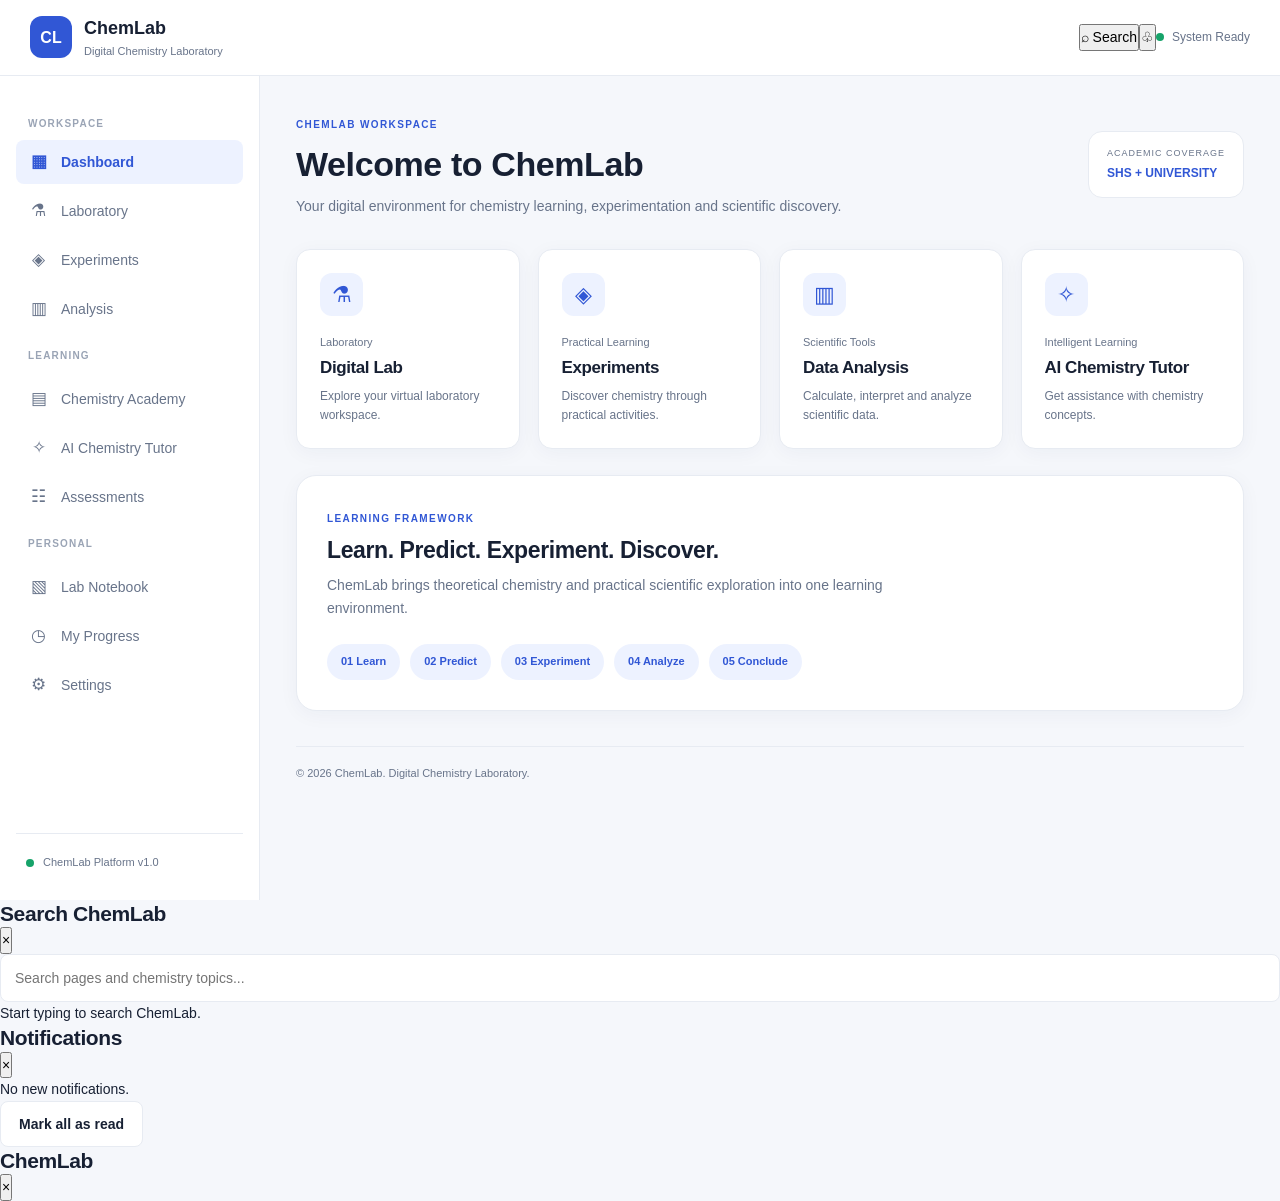
==== commit 870d4b26: "Update index.html" ====
--- a/index.html
+++ b/index.html
@@ -1,4 +1,3 @@
-
 <!DOCTYPE html>
 <html lang="en">
 <head>
@@ -20,6 +19,7 @@
 
   <div id="app">
     <header class="topbar">
+
       <a href="#dashboard" class="brand">
         <span class="brand-mark">CL</span>
         <span>
@@ -29,10 +29,34 @@
       </a>
 
       <div class="topbar-actions">
+
+        <button
+          class="header-action"
+          id="search-toggle"
+          type="button"
+          aria-label="Open search"
+          title="Search ChemLab"
+        >
+          <span>⌕</span>
+          <span class="action-label">Search</span>
+        </button>
+
+        <button
+          class="header-action notification-toggle"
+          id="notification-toggle"
+          type="button"
+          aria-label="Open notifications"
+          aria-expanded="false"
+        >
+          <span>♧</span>
+          <span class="notification-indicator" id="notification-indicator"></span>
+        </button>
+
         <span class="system-status">
           <span class="status-dot"></span>
           System Ready
         </span>
+
       </div>
     </header>
 
@@ -42,15 +66,19 @@
         <div class="sidebar-heading">WORKSPACE</div>
 
         <nav class="main-navigation">
+
           <a href="#dashboard" class="nav-item active">
             <span>▦</span> Dashboard
           </a>
+
           <a href="#laboratory" class="nav-item">
             <span>⚗</span> Laboratory
           </a>
+
           <a href="#experiments" class="nav-item">
             <span>◈</span> Experiments
           </a>
+
           <a href="#analysis" class="nav-item">
             <span>▥</span> Analysis
           </a>
@@ -60,9 +88,11 @@
           <a href="#academy" class="nav-item">
             <span>▤</span> Chemistry Academy
           </a>
+
           <a href="#tutor" class="nav-item">
             <span>✧</span> AI Chemistry Tutor
           </a>
+
           <a href="#assessments" class="nav-item">
             <span>☷</span> Assessments
           </a>
@@ -72,12 +102,15 @@
           <a href="#notebook" class="nav-item">
             <span>▧</span> Lab Notebook
           </a>
+
           <a href="#progress" class="nav-item">
             <span>◷</span> My Progress
           </a>
+
           <a href="#settings" class="nav-item">
             <span>⚙</span> Settings
           </a>
+
         </nav>
 
         <div class="sidebar-footer">
@@ -92,8 +125,10 @@
           <div>
             <span class="eyebrow">CHEMLAB WORKSPACE</span>
             <h1>Welcome to ChemLab</h1>
-            <p>Your digital environment for chemistry learning,
-              experimentation and scientific discovery.</p>
+            <p>
+              Your digital environment for chemistry learning,
+              experimentation and scientific discovery.
+            </p>
           </div>
 
           <div class="academic-badge">
@@ -138,8 +173,10 @@
           <div>
             <span class="eyebrow">LEARNING FRAMEWORK</span>
             <h2>Learn. Predict. Experiment. Discover.</h2>
-            <p>ChemLab brings theoretical chemistry and practical
-              scientific exploration into one learning environment.</p>
+            <p>
+              ChemLab brings theoretical chemistry and practical
+              scientific exploration into one learning environment.
+            </p>
           </div>
 
           <div class="learning-steps">
@@ -160,8 +197,87 @@
     </div>
   </div>
 
+  <!-- GLOBAL SEARCH -->
+  <div
+    class="overlay"
+    id="search-overlay"
+    aria-hidden="true"
+  >
+    <section
+      class="search-dialog"
+      role="dialog"
+      aria-modal="true"
+      aria-labelledby="search-heading"
+    >
+      <div class="dialog-heading">
+        <h2 id="search-heading">Search ChemLab</h2>
+        <button class="icon-button" type="button" data-close-overlay="search-overlay" aria-label="Close search">×</button>
+      </div>
+
+      <input
+        type="search"
+        id="global-search-input"
+        class="input-field"
+        placeholder="Search pages and chemistry topics..."
+        autocomplete="off"
+      >
+
+      <div id="search-results" class="search-results" aria-live="polite">
+        <p>Start typing to search ChemLab.</p>
+      </div>
+    </section>
+  </div>
+
+  <!-- NOTIFICATIONS -->
+  <div
+    class="notification-panel"
+    id="notification-panel"
+    aria-hidden="true"
+  >
+    <div class="dialog-heading">
+      <h2>Notifications</h2>
+      <button class="icon-button" type="button" data-close-notifications aria-label="Close notifications">×</button>
+    </div>
+
+    <div id="notification-list" class="notification-list">
+      <p class="empty-state">No new notifications.</p>
+    </div>
+
+    <button
+      type="button"
+      class="secondary-button"
+      id="mark-all-read"
+    >
+      Mark all as read
+    </button>
+  </div>
+
+  <!-- REUSABLE MODAL -->
+  <div
+    class="overlay"
+    id="modal-overlay"
+    aria-hidden="true"
+  >
+    <section
+      class="modal-dialog"
+      role="dialog"
+      aria-modal="true"
+      aria-labelledby="modal-title"
+    >
+      <div class="dialog-heading">
+        <h2 id="modal-title">ChemLab</h2>
+        <button class="icon-button" type="button" data-close-modal aria-label="Close modal">×</button>
+      </div>
+
+      <div id="modal-body"></div>
+
+      <div class="modal-actions" id="modal-actions"></div>
+    </section>
+  </div>
+
   <script src="js/core.js"></script>
-<script src="js/router.js"></script>
-<script src="js/app.js"></script>
+  <script src="js/router.js"></script>
+  <script src="js/app.js"></script>
+
 </body>
 </html>
--- a/css/responsive.css
+++ b/css/responsive.css
@@ -1,4 +1,3 @@
-
 @media (max-width: 1100px) {
   .overview-grid {
     grid-template-columns: repeat(2, minmax(0, 1fr));
@@ -58,3 +57,62 @@
     font-size: 10px;
   }
 }
+
+/* ChemLab SPA Mobile Navigation */
+
+@media (max-width: 800px) {
+
+  .app-layout {
+    flex-direction: column;
+  }
+
+  .sidebar {
+    display: block;
+    width: 100%;
+    padding: 10px 12px;
+    border-right: none;
+    border-bottom: 1px solid var(--border);
+    overflow: hidden;
+  }
+
+  .sidebar-heading,
+  .sidebar-footer {
+    display: none;
+  }
+
+  .main-navigation {
+    display: flex;
+    flex-direction: row;
+    gap: 6px;
+    overflow-x: auto;
+    scrollbar-width: thin;
+    padding-bottom: 5px;
+  }
+
+  .nav-item {
+    flex: 0 0 auto;
+    white-space: nowrap;
+    min-height: 40px;
+    padding: 0 12px;
+    font-size: 12px;
+  }
+
+  .main-content {
+    width: 100%;
+  }
+
+  .route-info-grid {
+    grid-template-columns: 1fr;
+  }
+}
+
+@media (min-width: 801px) {
+
+  .route-info-grid {
+    display: grid;
+    grid-template-columns: repeat(3, minmax(0, 1fr));
+    gap: 18px;
+    margin-top: 22px;
+  }
+
+}
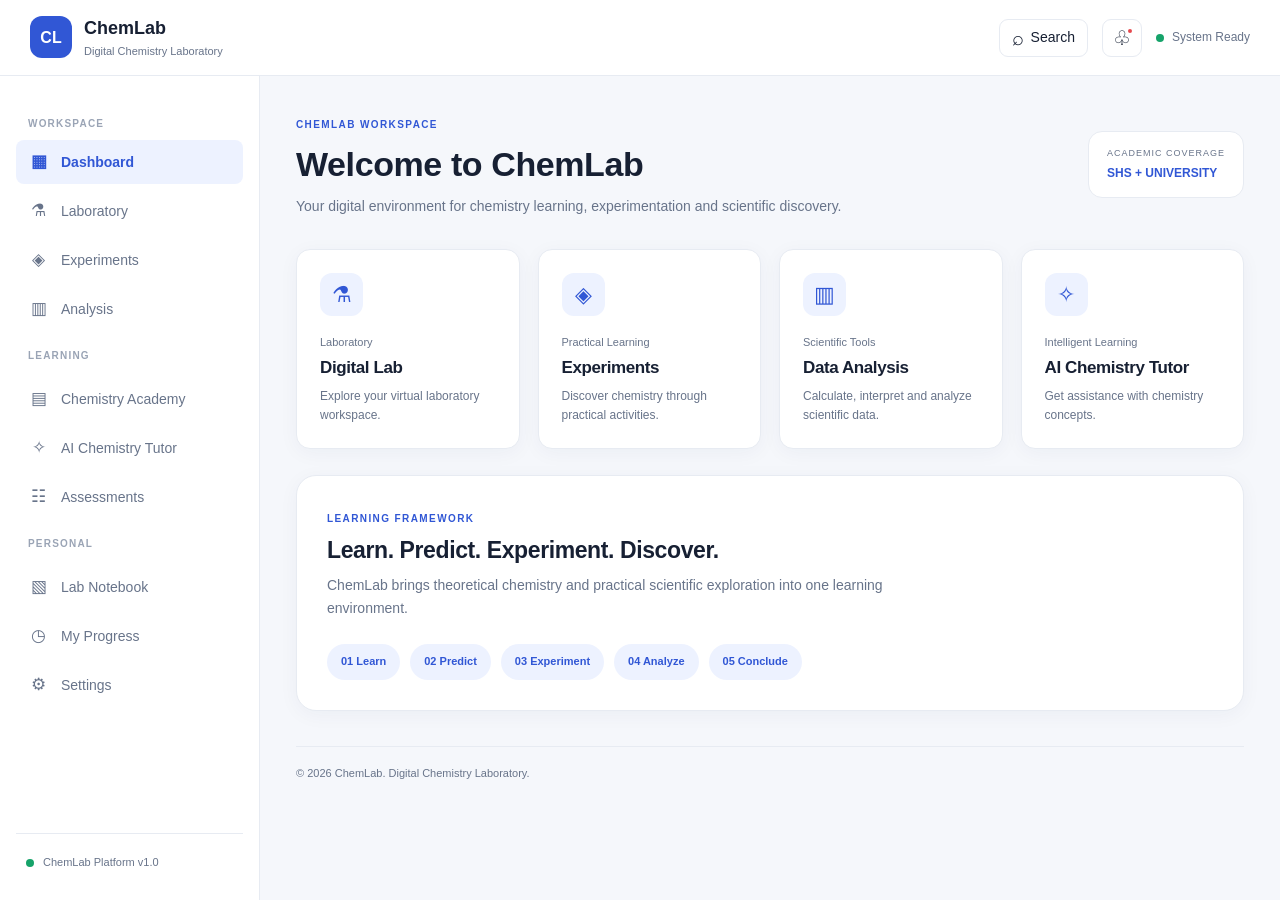
==== commit f3c9798f: "Update index.html" ====
--- a/index.html
+++ b/index.html
@@ -13,6 +13,7 @@
   <link rel="stylesheet" href="css/layout.css">
   <link rel="stylesheet" href="css/components.css">
   <link rel="stylesheet" href="css/responsive.css">
+  <link rel="stylesheet" href="css/laboratory.css">
 </head>
 
 <body>
@@ -275,9 +276,10 @@
     </section>
   </div>
 
-  <script src="js/core.js"></script>
-  <script src="js/router.js"></script>
-  <script src="js/app.js"></script>
+<script src="js/core.js"></script>
+<script src="js/router.js"></script>
+<script src="js/laboratory.js"></script>
+<script src="js/app.js"></script>
 
 </body>
 </html>
--- a/css/components.css
+++ b/css/components.css
@@ -1,5 +1,4 @@
 /* Shared ChemLab component styles */
-
 .panel {
   background: var(--surface);
   border: 1px solid var(--border);
@@ -43,3 +42,267 @@
   border-color: var(--primary);
   box-shadow: 0 0 0 3px rgba(49, 87, 213, 0.1);
 }
+
+/* ========================================
+   CHEMLAB STAGE 03
+   SEARCH, NOTIFICATIONS AND MODALS
+======================================== */
+
+/* Header action buttons */
+
+.topbar-actions {
+  display: flex;
+  align-items: center;
+  gap: 14px;
+}
+
+.header-action {
+  position: relative;
+  display: inline-flex;
+  align-items: center;
+  justify-content: center;
+  gap: 7px;
+  min-height: 38px;
+  padding: 0 12px;
+  border: 1px solid var(--border);
+  border-radius: 9px;
+  background: var(--surface);
+  color: var(--text);
+  font-size: 14px;
+  cursor: pointer;
+  transition: 0.2s ease;
+}
+
+.header-action:hover {
+  background: var(--background);
+  border-color: var(--primary);
+}
+
+.header-action > span:first-child {
+  font-size: 20px;
+}
+
+.notification-toggle {
+  width: 40px;
+  padding: 0;
+}
+
+.notification-indicator {
+  position: absolute;
+  top: 7px;
+  right: 7px;
+  width: 8px;
+  height: 8px;
+  background: #e5484d;
+  border: 2px solid white;
+  border-radius: 50%;
+}
+
+/* General overlays */
+
+.overlay {
+  position: fixed;
+  inset: 0;
+  z-index: 1000;
+  display: none;
+  align-items: flex-start;
+  justify-content: center;
+  padding: 12vh 18px 24px;
+  background: rgba(15, 23, 42, 0.48);
+  backdrop-filter: blur(4px);
+}
+
+.overlay.active {
+  display: flex;
+}
+
+/* Dialog headings */
+
+.dialog-heading {
+  display: flex;
+  align-items: center;
+  justify-content: space-between;
+  gap: 15px;
+  margin-bottom: 18px;
+}
+
+.dialog-heading h2 {
+  margin: 0;
+  font-size: 19px;
+  color: var(--text);
+}
+
+.icon-button {
+  display: inline-flex;
+  align-items: center;
+  justify-content: center;
+  width: 34px;
+  height: 34px;
+  border: none;
+  border-radius: 8px;
+  background: var(--background);
+  color: var(--text);
+  font-size: 23px;
+  cursor: pointer;
+}
+
+.icon-button:hover {
+  background: var(--border);
+}
+
+/* Search dialog */
+
+.search-dialog {
+  width: 100%;
+  max-width: 580px;
+  padding: 24px;
+  border: 1px solid var(--border);
+  border-radius: 15px;
+  background: var(--surface);
+  box-shadow: 0 20px 60px rgba(0, 0, 0, 0.15);
+}
+
+.search-dialog .input-field {
+  width: 100%;
+  min-height: 48px;
+  margin-bottom: 15px;
+}
+
+.search-results {
+  display: flex;
+  flex-direction: column;
+  gap: 8px;
+  max-height: 340px;
+  overflow-y: auto;
+}
+
+.search-results p {
+  color: var(--text-muted);
+  font-size: 13px;
+}
+
+.search-result {
+  display: block;
+  width: 100%;
+  padding: 12px;
+  border: 1px solid var(--border);
+  border-radius: 9px;
+  background: var(--surface);
+  color: var(--text);
+  text-align: left;
+  cursor: pointer;
+}
+
+.search-result:hover {
+  border-color: var(--primary);
+  background: var(--background);
+}
+
+.search-result strong {
+  display: block;
+  margin-bottom: 4px;
+}
+
+.search-result small {
+  color: var(--text-muted);
+}
+
+/* Notification panel */
+
+.notification-panel {
+  position: fixed;
+  top: 76px;
+  right: 20px;
+  z-index: 1100;
+  display: none;
+  width: min(360px, calc(100vw - 30px));
+  padding: 20px;
+  border: 1px solid var(--border);
+  border-radius: 13px;
+  background: var(--surface);
+  box-shadow: 0 15px 45px rgba(0, 0, 0, 0.13);
+}
+
+.notification-panel.active {
+  display: block;
+}
+
+.notification-list {
+  display: flex;
+  flex-direction: column;
+  gap: 10px;
+  max-height: 300px;
+  margin-bottom: 15px;
+  overflow-y: auto;
+}
+
+.notification-item {
+  padding: 12px;
+  border: 1px solid var(--border);
+  border-radius: 9px;
+  background: var(--surface);
+}
+
+.notification-item.unread {
+  border-left: 3px solid var(--primary);
+  background: var(--background);
+}
+
+.notification-item strong {
+  display: block;
+  margin-bottom: 5px;
+  font-size: 13px;
+}
+
+.notification-item p {
+  margin: 0;
+  color: var(--text-muted);
+  font-size: 12px;
+  line-height: 1.5;
+}
+
+.empty-state {
+  padding: 15px 5px;
+  color: var(--text-muted);
+  text-align: center;
+  font-size: 13px;
+}
+
+.notification-panel .secondary-button {
+  width: 100%;
+}
+
+/* Reusable modal */
+
+.modal-dialog {
+  width: 100%;
+  max-width: 460px;
+  padding: 24px;
+  border: 1px solid var(--border);
+  border-radius: 15px;
+  background: var(--surface);
+  box-shadow: 0 20px 60px rgba(0, 0, 0, 0.15);
+}
+
+#modal-body {
+  color: var(--text);
+  font-size: 14px;
+  line-height: 1.7;
+}
+
+.modal-actions {
+  display: flex;
+  justify-content: flex-end;
+  flex-wrap: wrap;
+  gap: 10px;
+  margin-top: 22px;
+}
+
+/* Accessibility */
+
+.header-action:focus-visible,
+.icon-button:focus-visible,
+.search-result:focus-visible {
+  outline: 3px solid var(--primary);
+  outline-offset: 3px;
+}
--- a/css/laboratory.css
+++ b/css/laboratory.css
@@ -0,0 +1,389 @@
+
+/* =========================================
+   CHEMLAB STAGE 04.1
+   DIGITAL LABORATORY WORKSPACE
+========================================= */
+
+.lab-workspace {
+  display: flex;
+  flex-direction: column;
+  gap: 22px;
+}
+
+.lab-heading {
+  display: flex;
+  align-items: flex-start;
+  justify-content: space-between;
+  gap: 20px;
+  flex-wrap: wrap;
+}
+
+.lab-heading h2 {
+  margin: 5px 0;
+  font-size: 25px;
+}
+
+.lab-heading p,
+.lab-section-description {
+  color: var(--text-secondary);
+  font-size: 13px;
+}
+
+.lab-heading-actions {
+  display: flex;
+  gap: 9px;
+  flex-wrap: wrap;
+}
+
+.lab-status {
+  display: inline-flex;
+  align-items: center;
+  gap: 7px;
+  color: var(--success);
+  font-size: 11px;
+  font-weight: 700;
+}
+
+.lab-status::before {
+  content: "";
+  width: 8px;
+  height: 8px;
+  border-radius: 50%;
+  background: var(--success);
+}
+
+.lab-summary {
+  display: grid;
+  grid-template-columns: repeat(3, minmax(0, 1fr));
+  gap: 15px;
+}
+
+.lab-summary-card {
+  padding: 18px;
+  background: var(--surface);
+  border: 1px solid var(--border);
+  border-radius: var(--radius-md);
+}
+
+.lab-summary-card span {
+  display: block;
+  color: var(--text-secondary);
+  font-size: 11px;
+}
+
+.lab-summary-card strong {
+  display: block;
+  margin-top: 5px;
+  font-size: 23px;
+}
+
+.lab-main-grid {
+  display: grid;
+  grid-template-columns: minmax(0, 1.5fr) minmax(270px, 0.85fr);
+  gap: 20px;
+  align-items: start;
+}
+
+.lab-panel {
+  min-width: 0;
+  padding: 22px;
+  background: var(--surface);
+  border: 1px solid var(--border);
+  border-radius: var(--radius-md);
+  box-shadow: var(--shadow);
+}
+
+.lab-panel-header {
+  display: flex;
+  align-items: flex-start;
+  justify-content: space-between;
+  gap: 12px;
+  margin-bottom: 18px;
+}
+
+.lab-panel-header h2 {
+  font-size: 17px;
+}
+
+.lab-panel-header p {
+  margin-top: 4px;
+  color: var(--text-secondary);
+  font-size: 11px;
+}
+
+.lab-bench {
+  min-height: 220px;
+  padding: 18px;
+  border: 1px dashed #cbd5e5;
+  border-radius: 12px;
+  background:
+    linear-gradient(rgba(49, 87, 213, 0.025), rgba(49, 87, 213, 0.025)),
+    var(--surface-soft);
+}
+
+.lab-bench-empty {
+  min-height: 180px;
+  display: flex;
+  flex-direction: column;
+  align-items: center;
+  justify-content: center;
+  text-align: center;
+  color: var(--text-secondary);
+}
+
+.lab-bench-empty strong {
+  margin: 10px 0 4px;
+  color: var(--text);
+  font-size: 14px;
+}
+
+.lab-bench-empty p {
+  max-width: 260px;
+  font-size: 11px;
+}
+
+.lab-bench-icon {
+  font-size: 35px;
+}
+
+.lab-bench-list {
+  display: grid;
+  grid-template-columns: repeat(2, minmax(0, 1fr));
+  gap: 10px;
+}
+
+.lab-bench-item {
+  display: flex;
+  align-items: center;
+  justify-content: space-between;
+  gap: 8px;
+  padding: 12px;
+  background: white;
+  border: 1px solid var(--border);
+  border-radius: 9px;
+}
+
+.lab-bench-item strong {
+  display: block;
+  font-size: 12px;
+}
+
+.lab-bench-item small {
+  color: var(--text-secondary);
+  font-size: 10px;
+}
+
+.lab-remove-button {
+  width: 29px;
+  height: 29px;
+  flex-shrink: 0;
+  border: 1px solid var(--border);
+  border-radius: 7px;
+  background: white;
+  color: var(--danger);
+  font-size: 17px;
+}
+
+.lab-remove-button:hover {
+  background: #fff1f1;
+}
+
+.lab-catalog {
+  margin-top: 22px;
+}
+
+.lab-catalog-toolbar {
+  display: flex;
+  align-items: center;
+  justify-content: space-between;
+  gap: 12px;
+  flex-wrap: wrap;
+  margin-bottom: 15px;
+}
+
+.lab-search {
+  width: 100%;
+  max-width: 260px;
+  min-height: 40px;
+  padding: 9px 12px;
+  border: 1px solid var(--border);
+  border-radius: 8px;
+  background: white;
+  color: var(--text);
+  outline: none;
+}
+
+.lab-search:focus {
+  border-color: var(--primary);
+  box-shadow: 0 0 0 3px rgba(49, 87, 213, 0.1);
+}
+
+.lab-filters {
+  display: flex;
+  gap: 6px;
+  flex-wrap: wrap;
+}
+
+.lab-filter {
+  padding: 8px 11px;
+  border: 1px solid var(--border);
+  border-radius: 8px;
+  background: white;
+  color: var(--text-secondary);
+  font-size: 11px;
+  cursor: pointer;
+}
+
+.lab-filter.active {
+  border-color: var(--primary);
+  background: #edf2ff;
+  color: var(--primary);
+  font-weight: 700;
+}
+
+.lab-catalog-grid {
+  display: grid;
+  grid-template-columns: repeat(2, minmax(0, 1fr));
+  gap: 11px;
+}
+
+.lab-catalog-card {
+  min-width: 0;
+  padding: 15px;
+  border: 1px solid var(--border);
+  border-radius: 11px;
+  background: white;
+  transition: border-color 0.2s ease, transform 0.2s ease;
+}
+
+.lab-catalog-card:hover {
+  border-color: #b7c6f7;
+  transform: translateY(-2px);
+}
+
+.lab-item-icon {
+  width: 38px;
+  height: 38px;
+  display: grid;
+  place-items: center;
+  margin-bottom: 11px;
+  border-radius: 10px;
+  background: #edf2ff;
+  font-size: 20px;
+}
+
+.lab-catalog-card h3 {
+  font-size: 13px;
+  margin-bottom: 3px;
+}
+
+.lab-catalog-card p {
+  min-height: 32px;
+  color: var(--text-secondary);
+  font-size: 10px;
+  line-height: 1.5;
+}
+
+.lab-item-type {
+  display: inline-block;
+  margin: 9px 0;
+  color: var(--primary);
+  font-size: 9px;
+  font-weight: 800;
+  text-transform: uppercase;
+  letter-spacing: 0.5px;
+}
+
+.lab-add-button {
+  width: 100%;
+  min-height: 35px;
+  border: 1px solid #d8e1ff;
+  border-radius: 7px;
+  background: #f3f6ff;
+  color: var(--primary);
+  font-size: 11px;
+  font-weight: 700;
+  cursor: pointer;
+}
+
+.lab-add-button:hover {
+  background: #e8eeff;
+}
+
+.lab-empty-results {
+  grid-column: 1 / -1;
+  padding: 25px 10px;
+  color: var(--text-secondary);
+  text-align: center;
+  font-size: 12px;
+}
+
+.lab-safety-note {
+  padding: 15px 17px;
+  border: 1px solid #f0dfb8;
+  border-radius: 10px;
+  background: #fffaf0;
+  color: #76551b;
+  font-size: 11px;
+  line-height: 1.6;
+}
+
+.lab-safety-note strong {
+  display: block;
+  margin-bottom: 3px;
+}
+
+.lab-workspace .secondary-button,
+.lab-workspace .primary-button {
+  min-height: 39px;
+}
+
+@media (max-width: 1000px) {
+  .lab-main-grid {
+    grid-template-columns: 1fr;
+  }
+}
+
+@media (max-width: 600px) {
+  .lab-heading h2 {
+    font-size: 21px;
+  }
+
+  .lab-summary {
+    grid-template-columns: 1fr;
+    gap: 10px;
+  }
+
+  .lab-summary-card {
+    padding: 14px;
+  }
+
+  .lab-summary-card strong {
+    font-size: 20px;
+  }
+
+  .lab-panel {
+    padding: 16px;
+  }
+
+  .lab-bench-list,
+  .lab-catalog-grid {
+    grid-template-columns: 1fr;
+  }
+
+  .lab-catalog-toolbar {
+    align-items: stretch;
+  }
+
+  .lab-search {
+    max-width: none;
+  }
+
+  .lab-heading-actions {
+    width: 100%;
+  }
+
+  .lab-heading-actions button {
+    flex: 1;
+  }
+}
